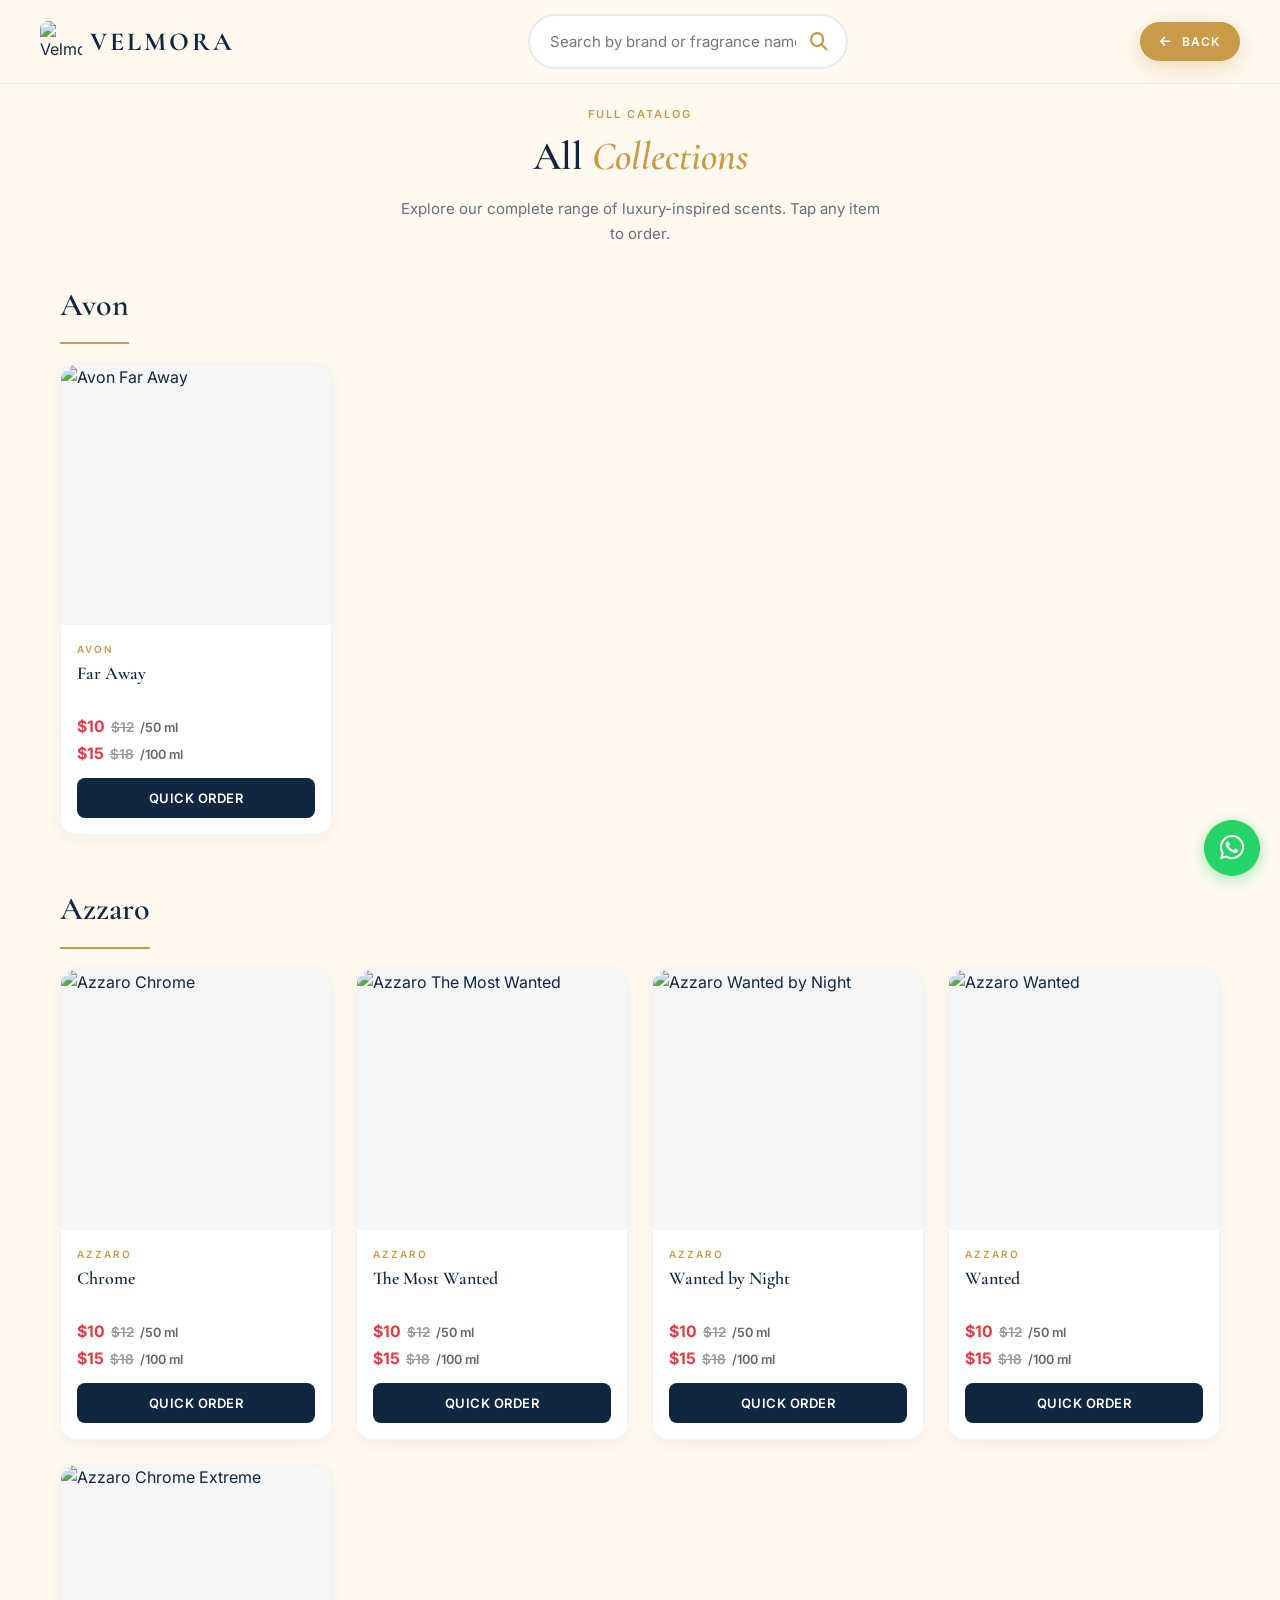
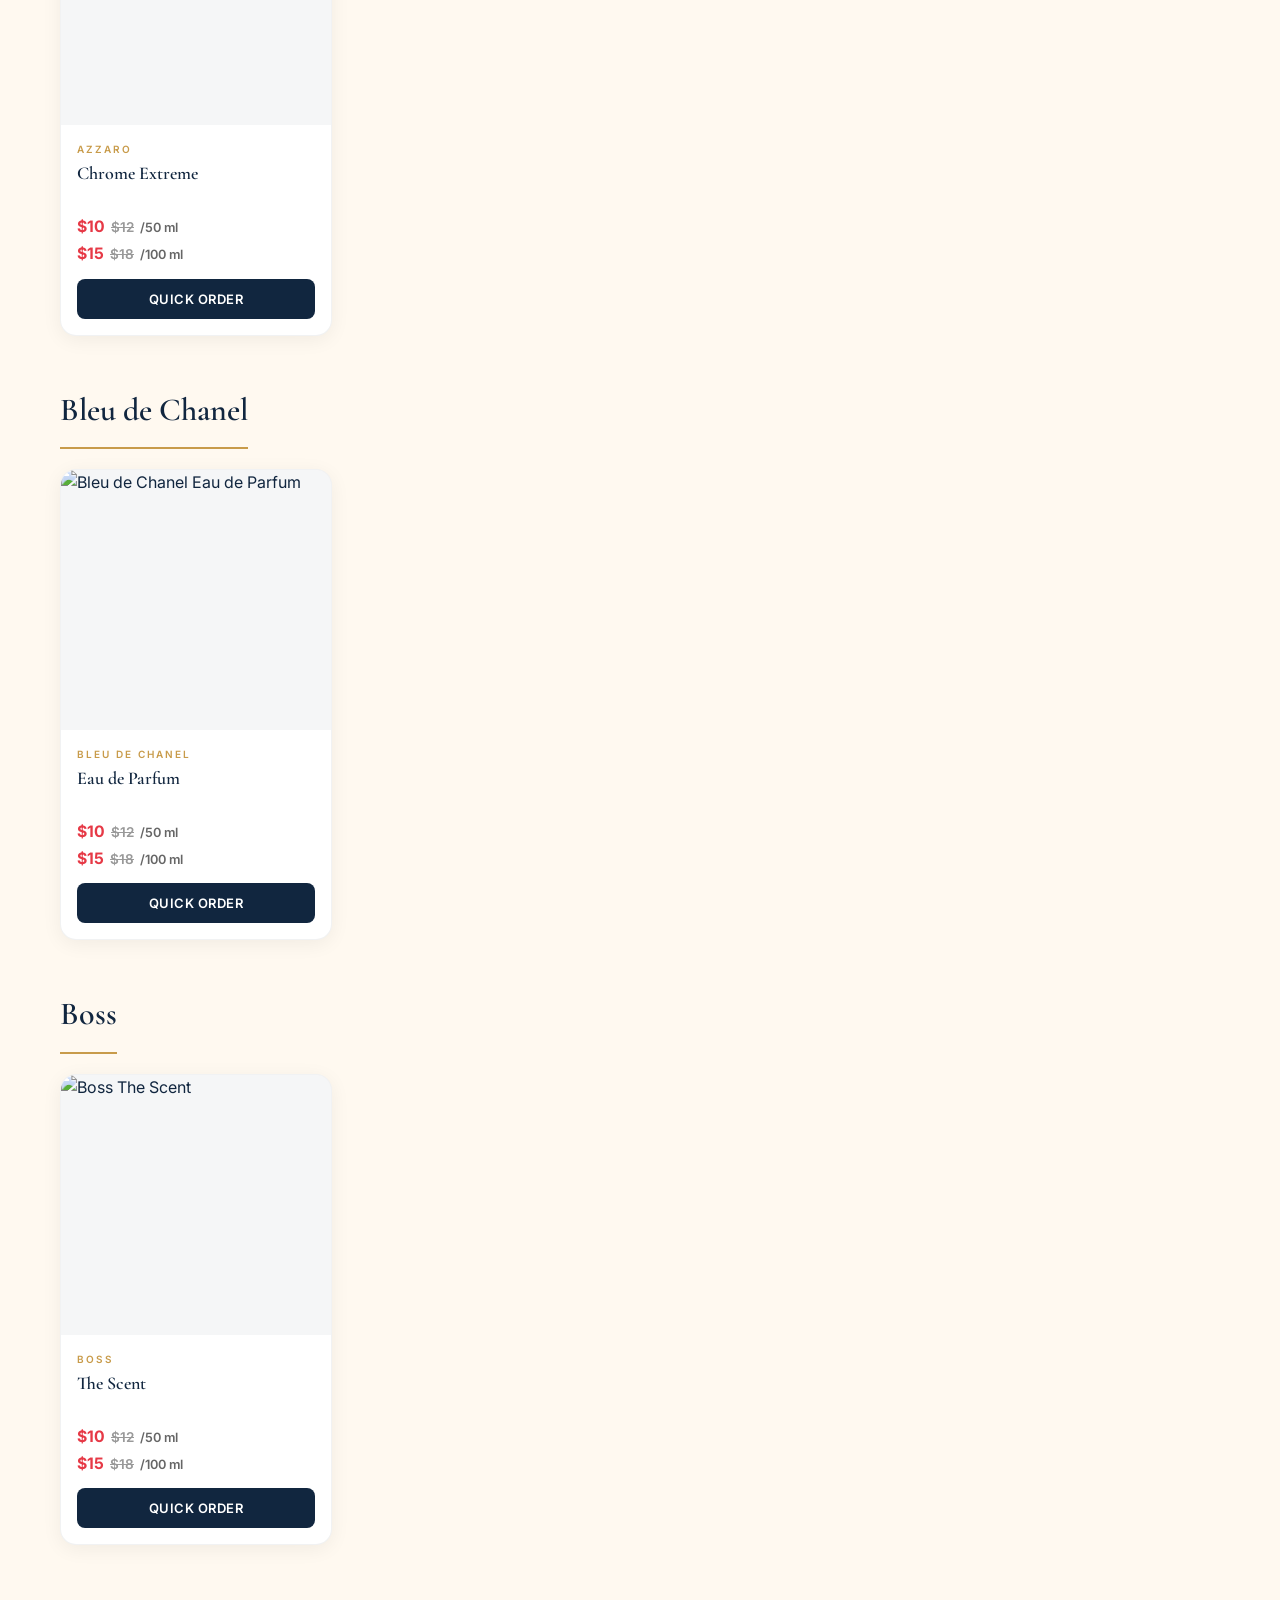
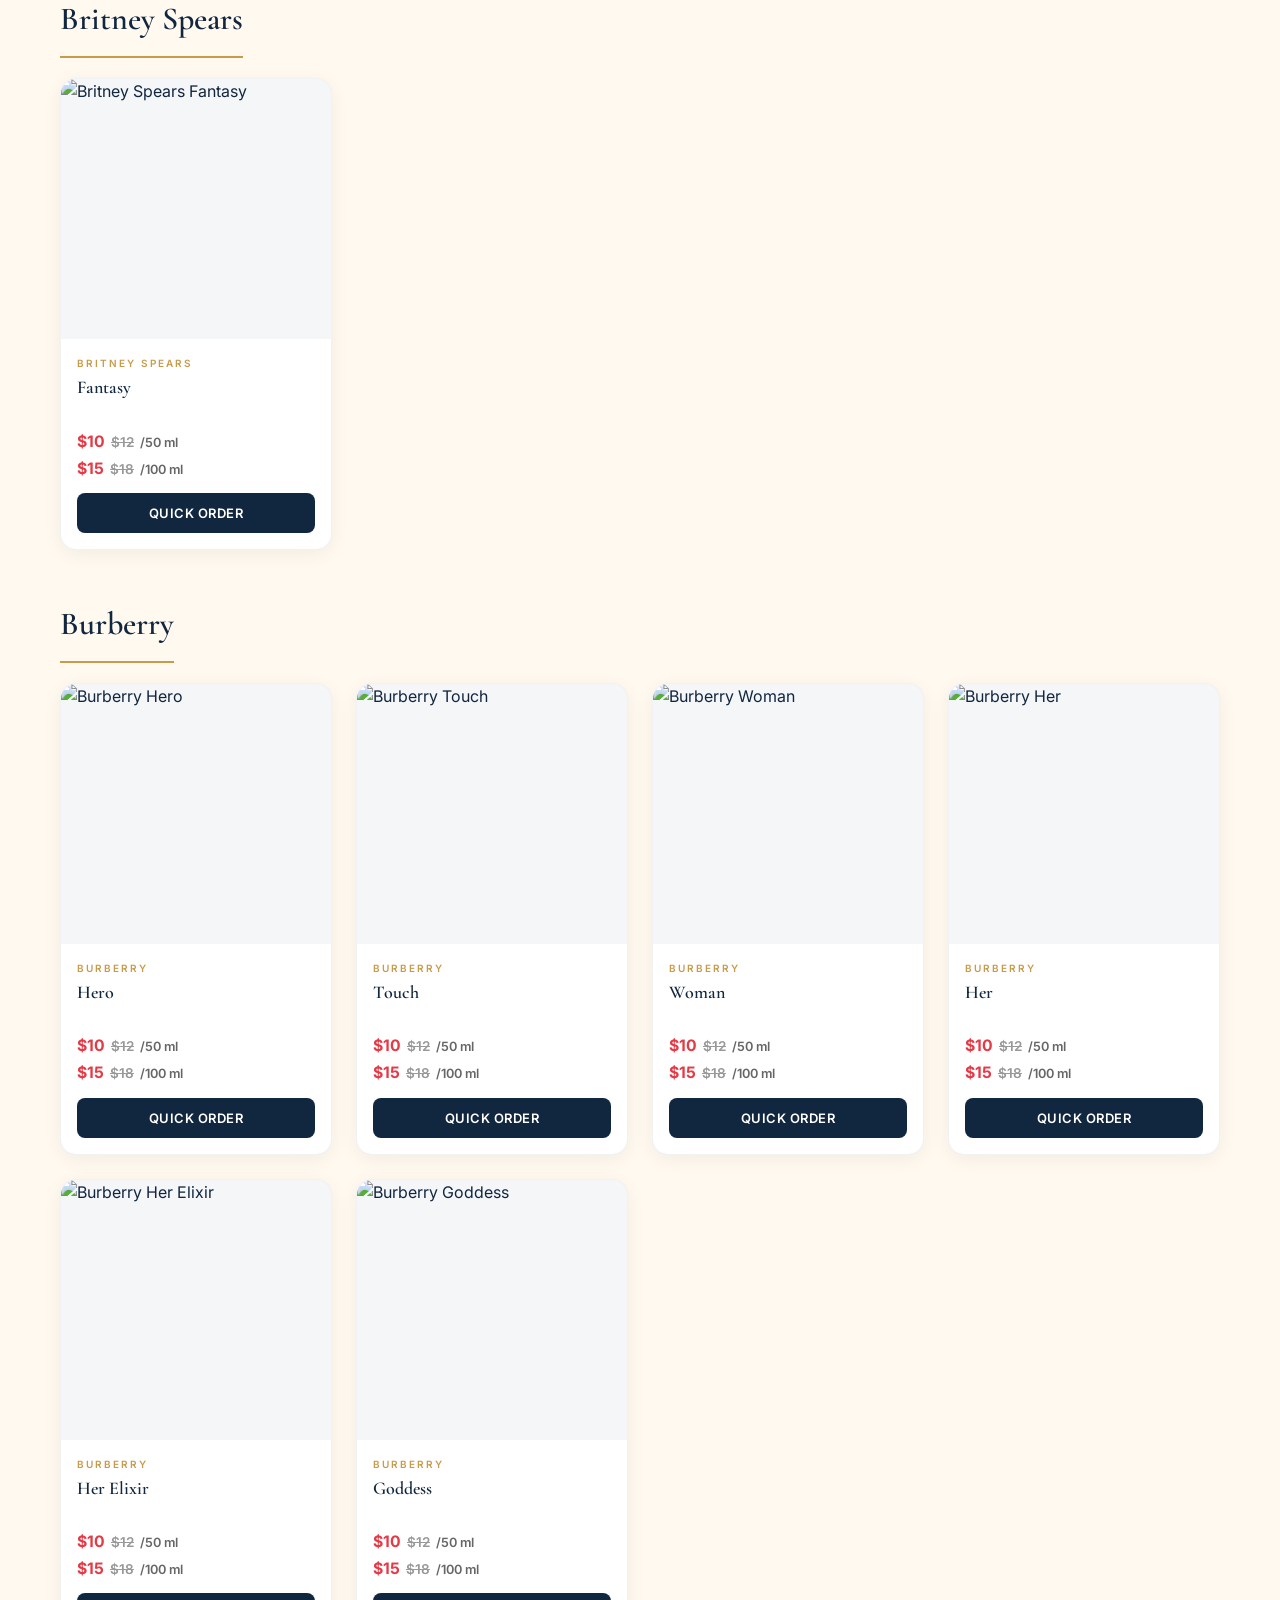
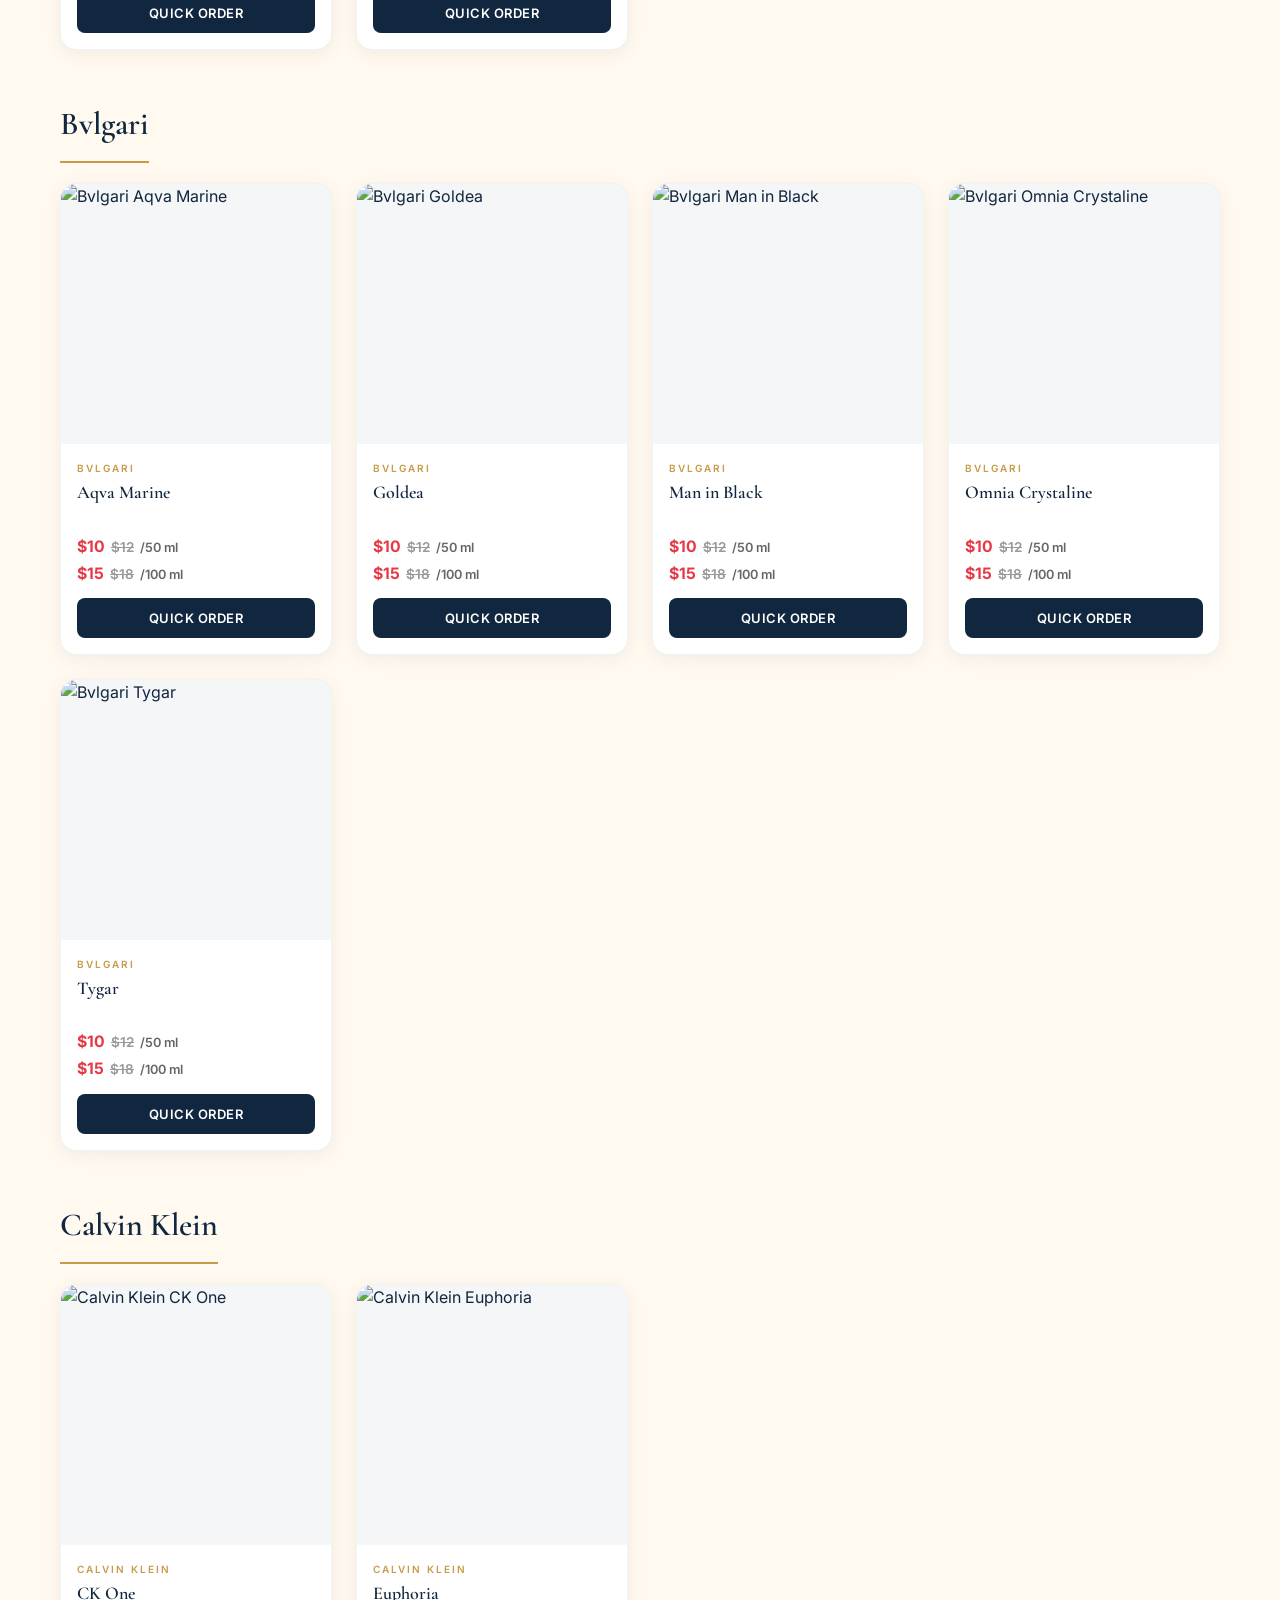
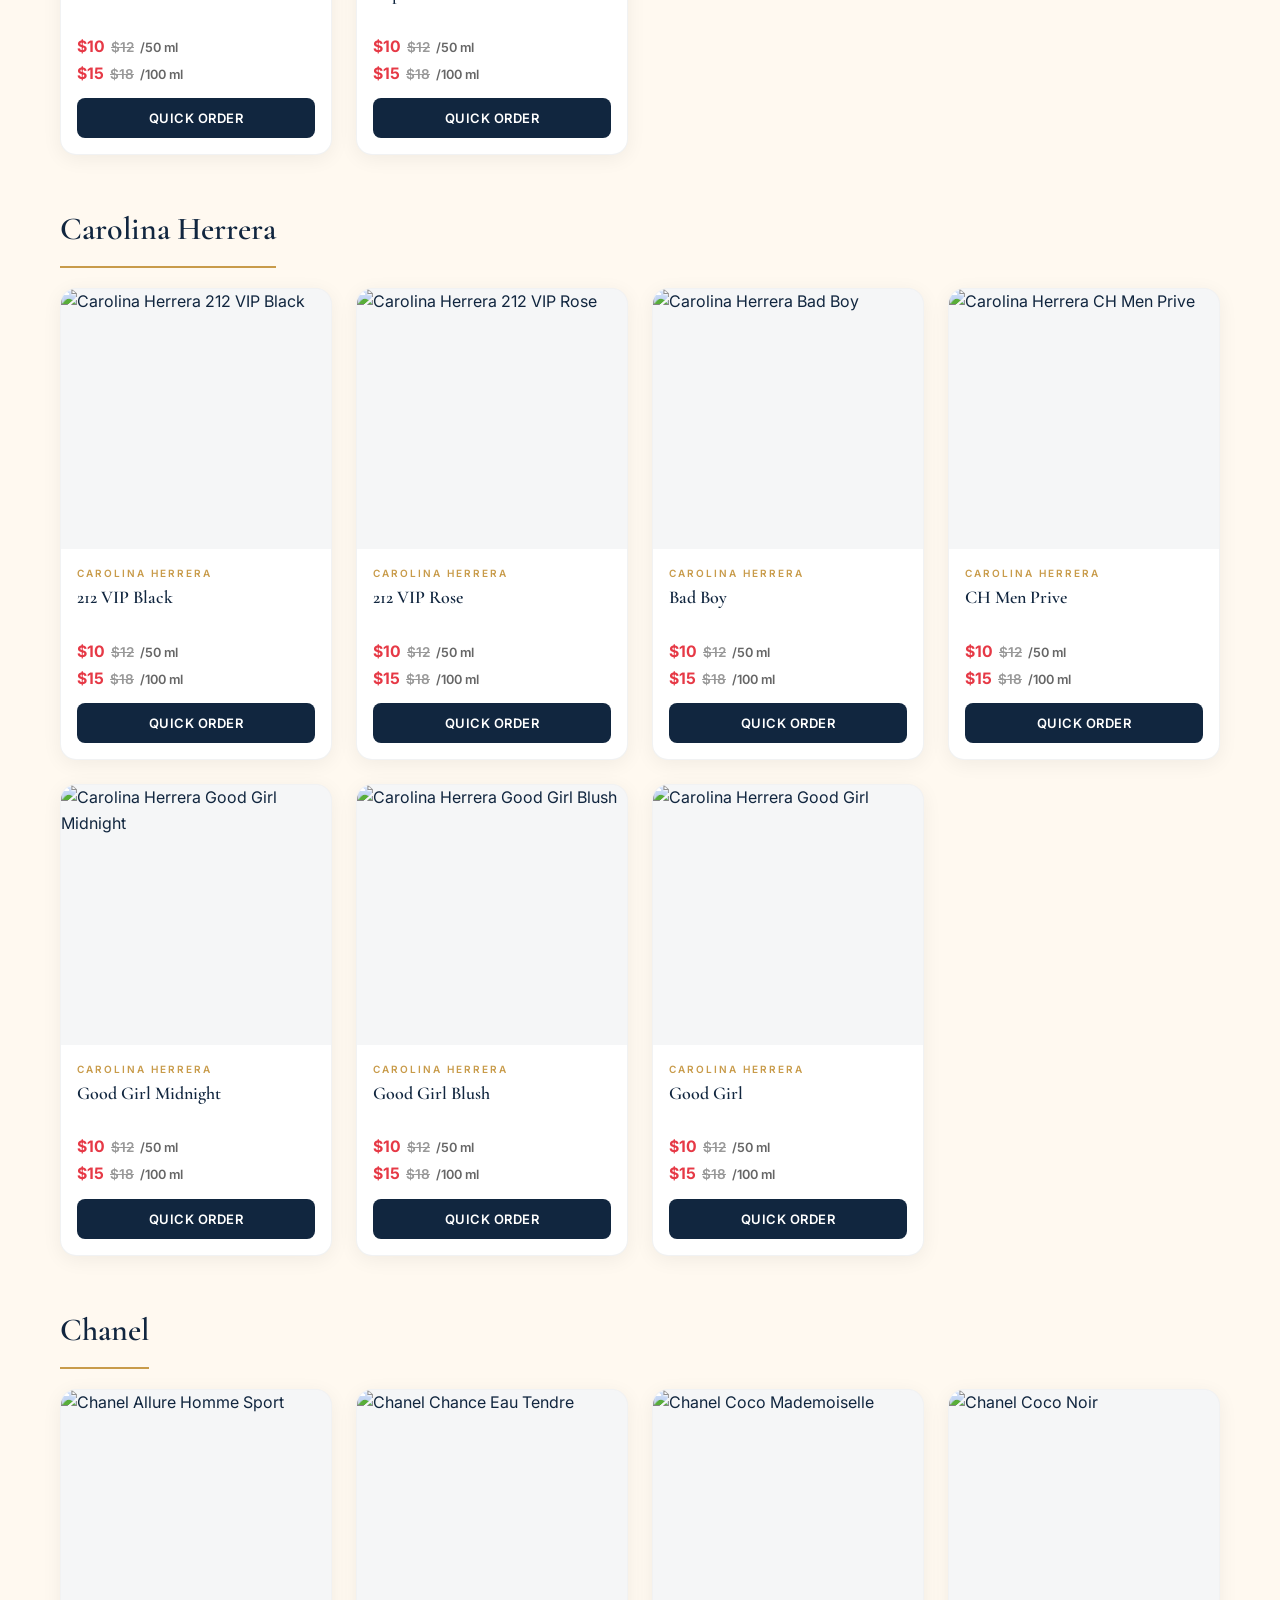
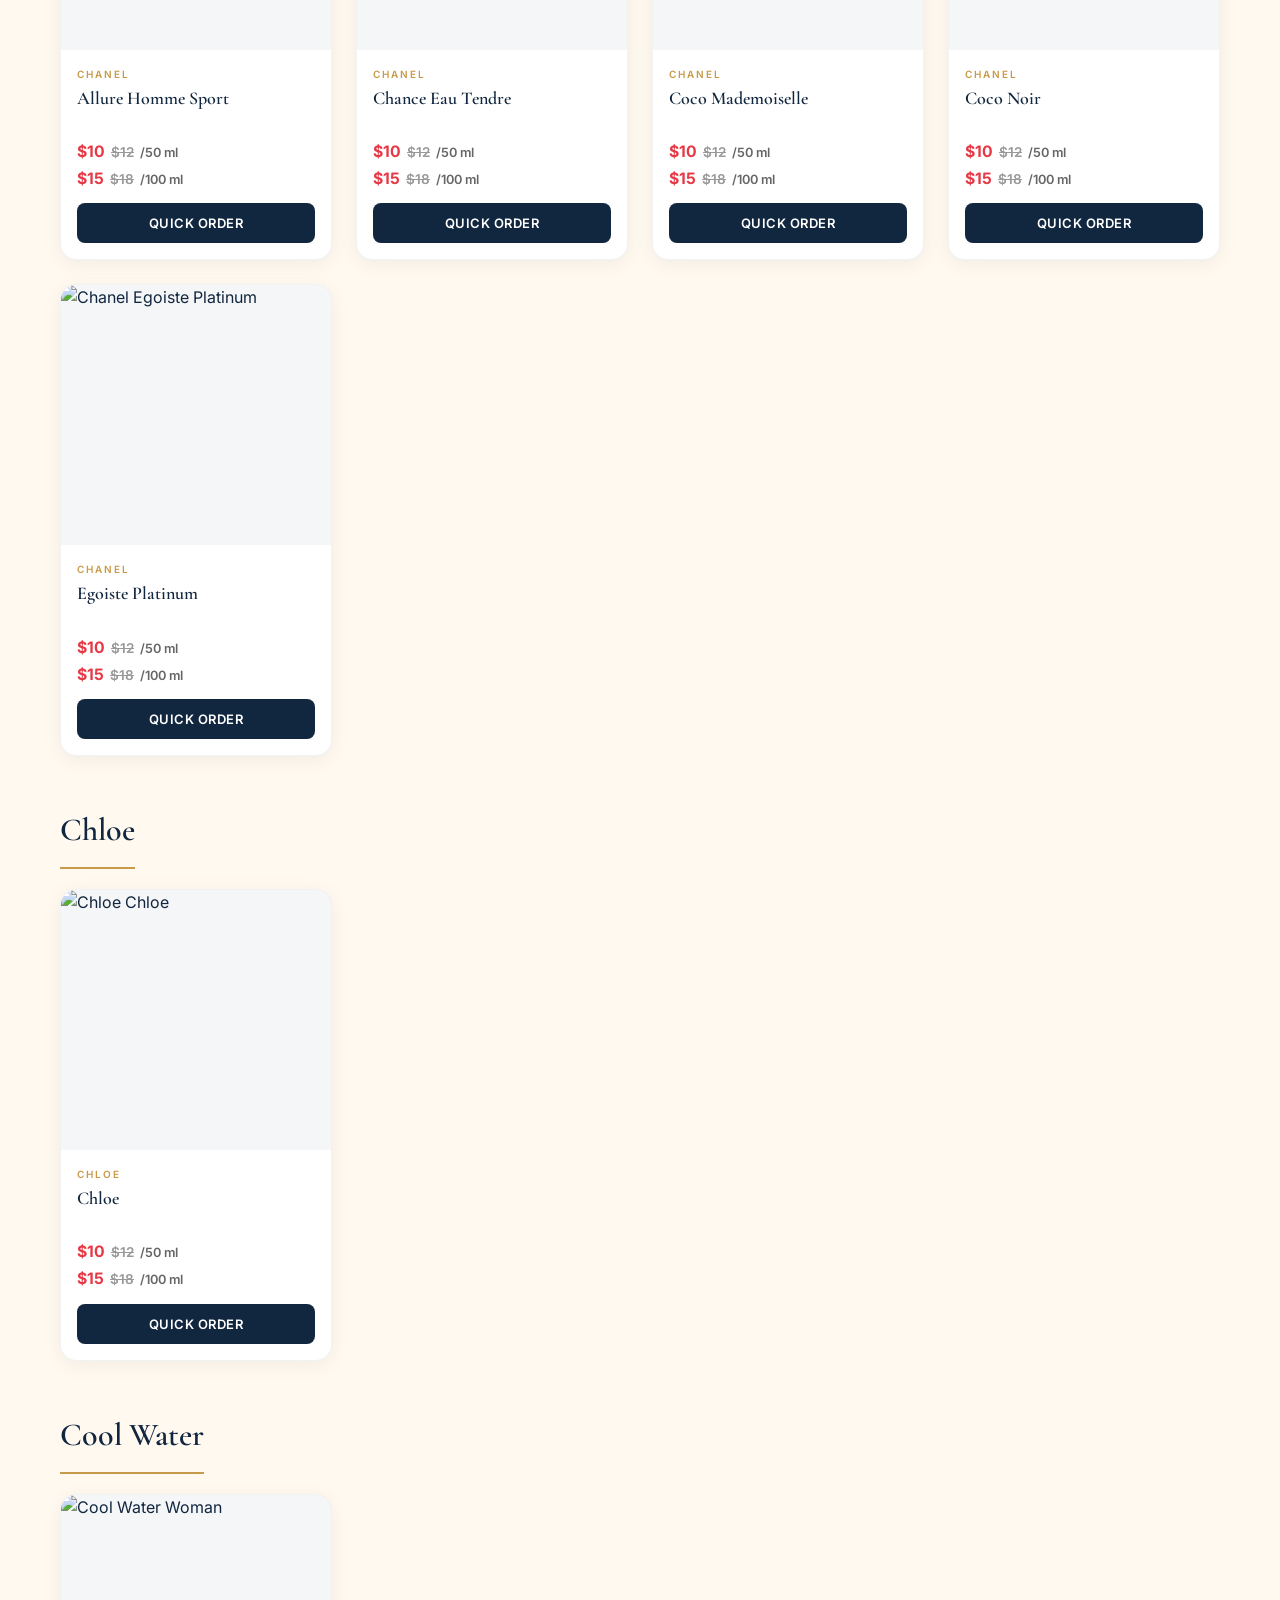
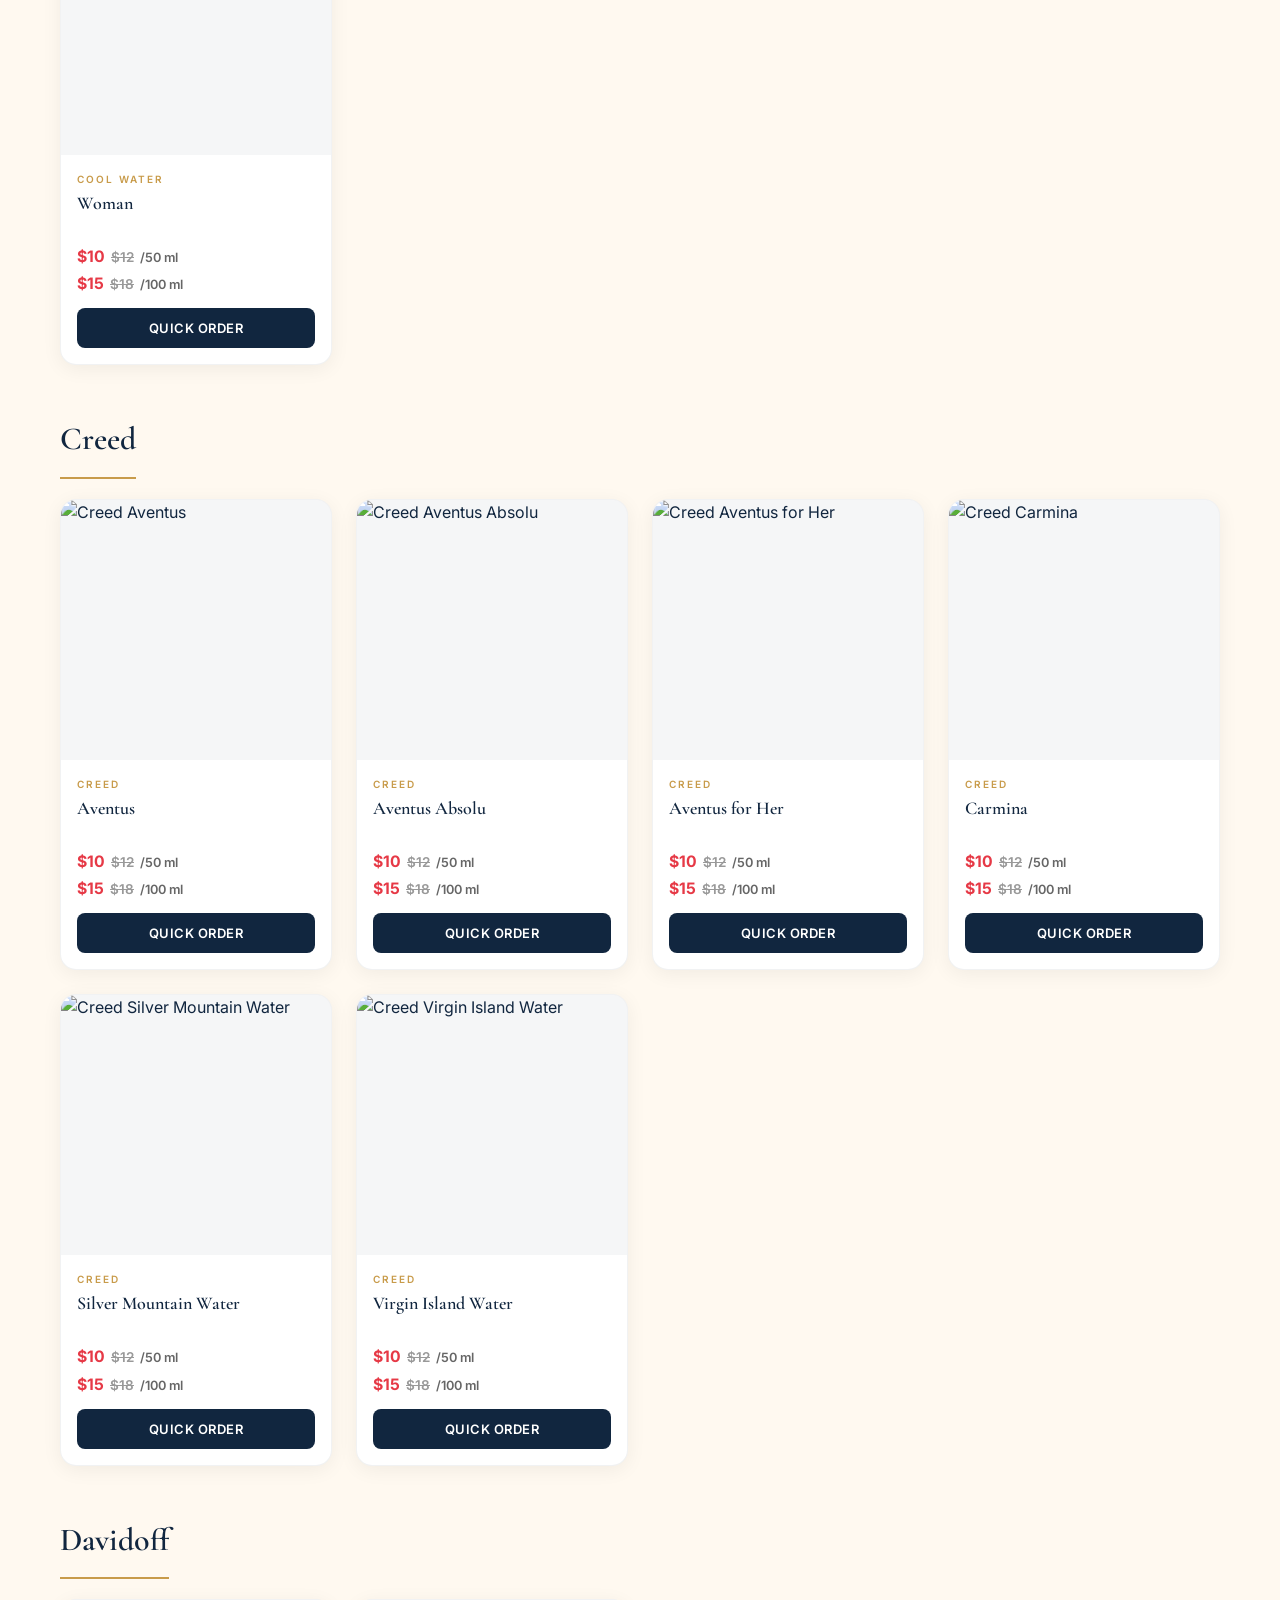
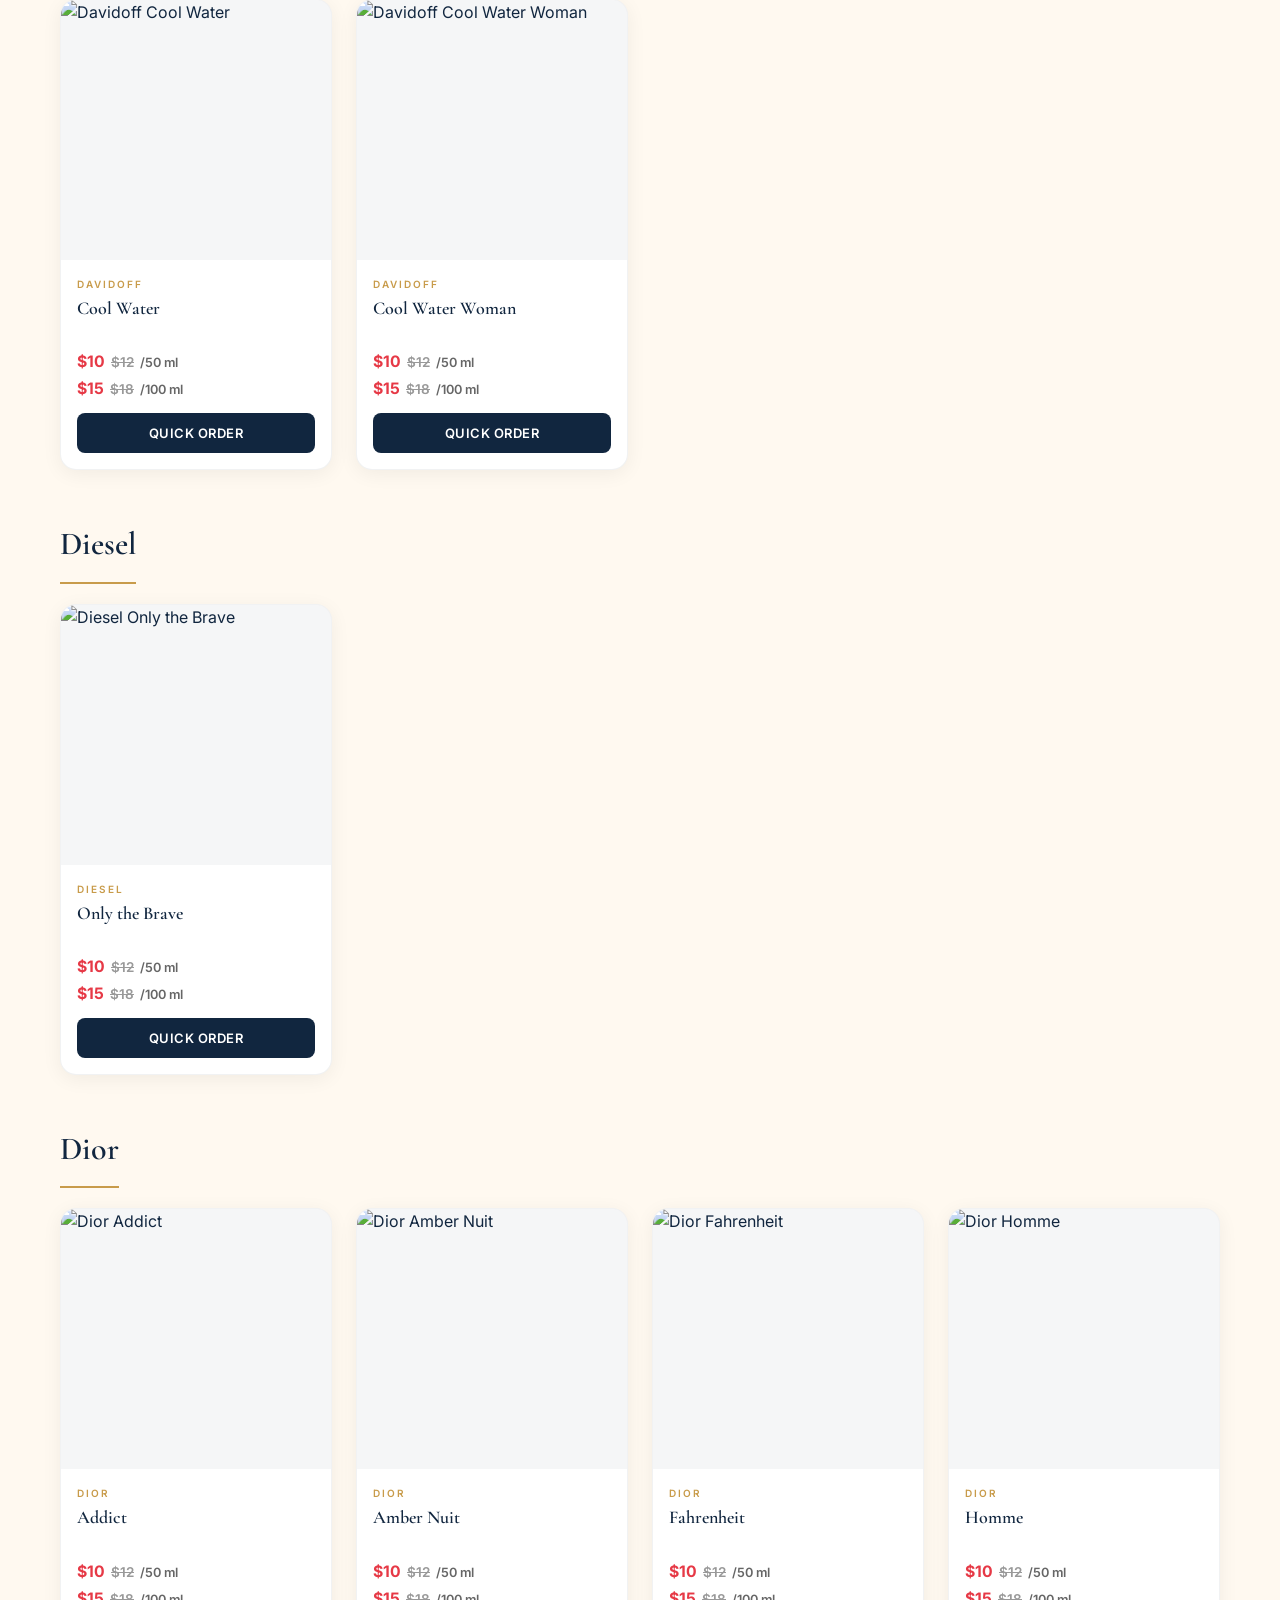
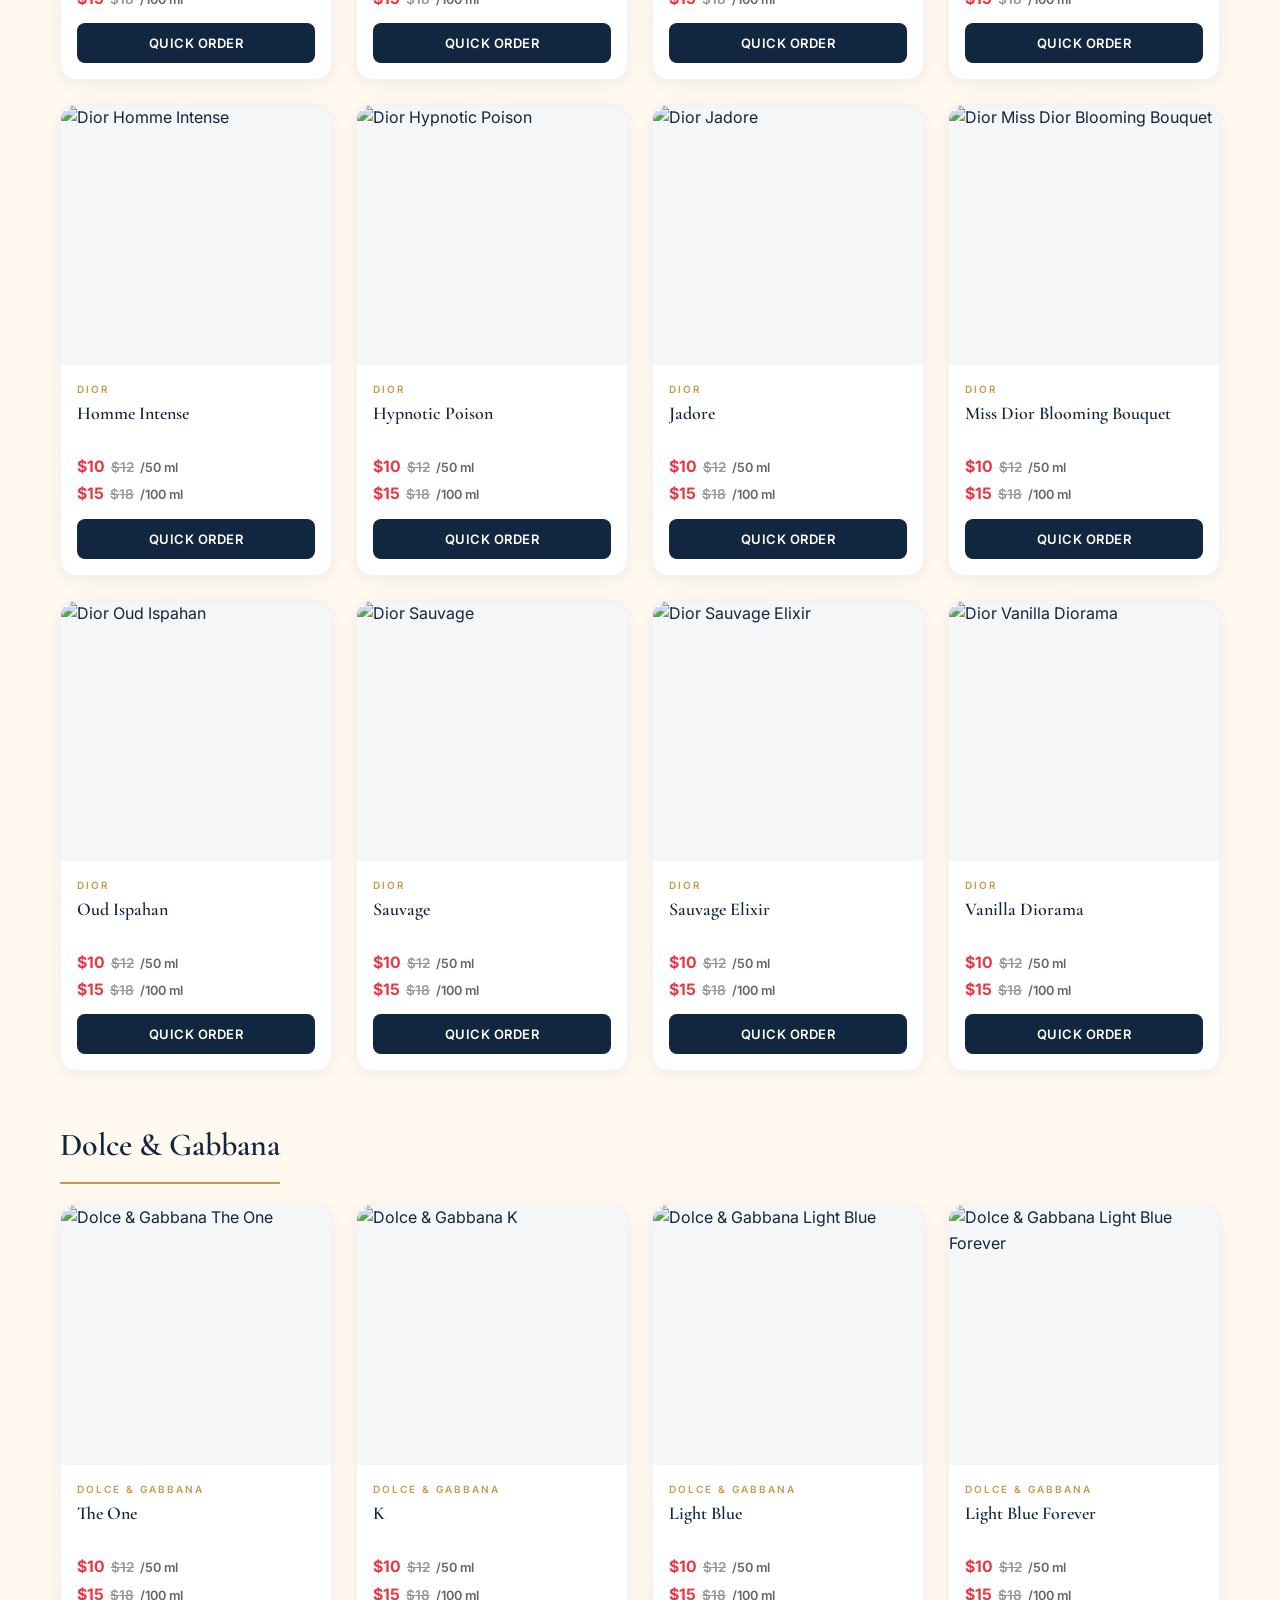
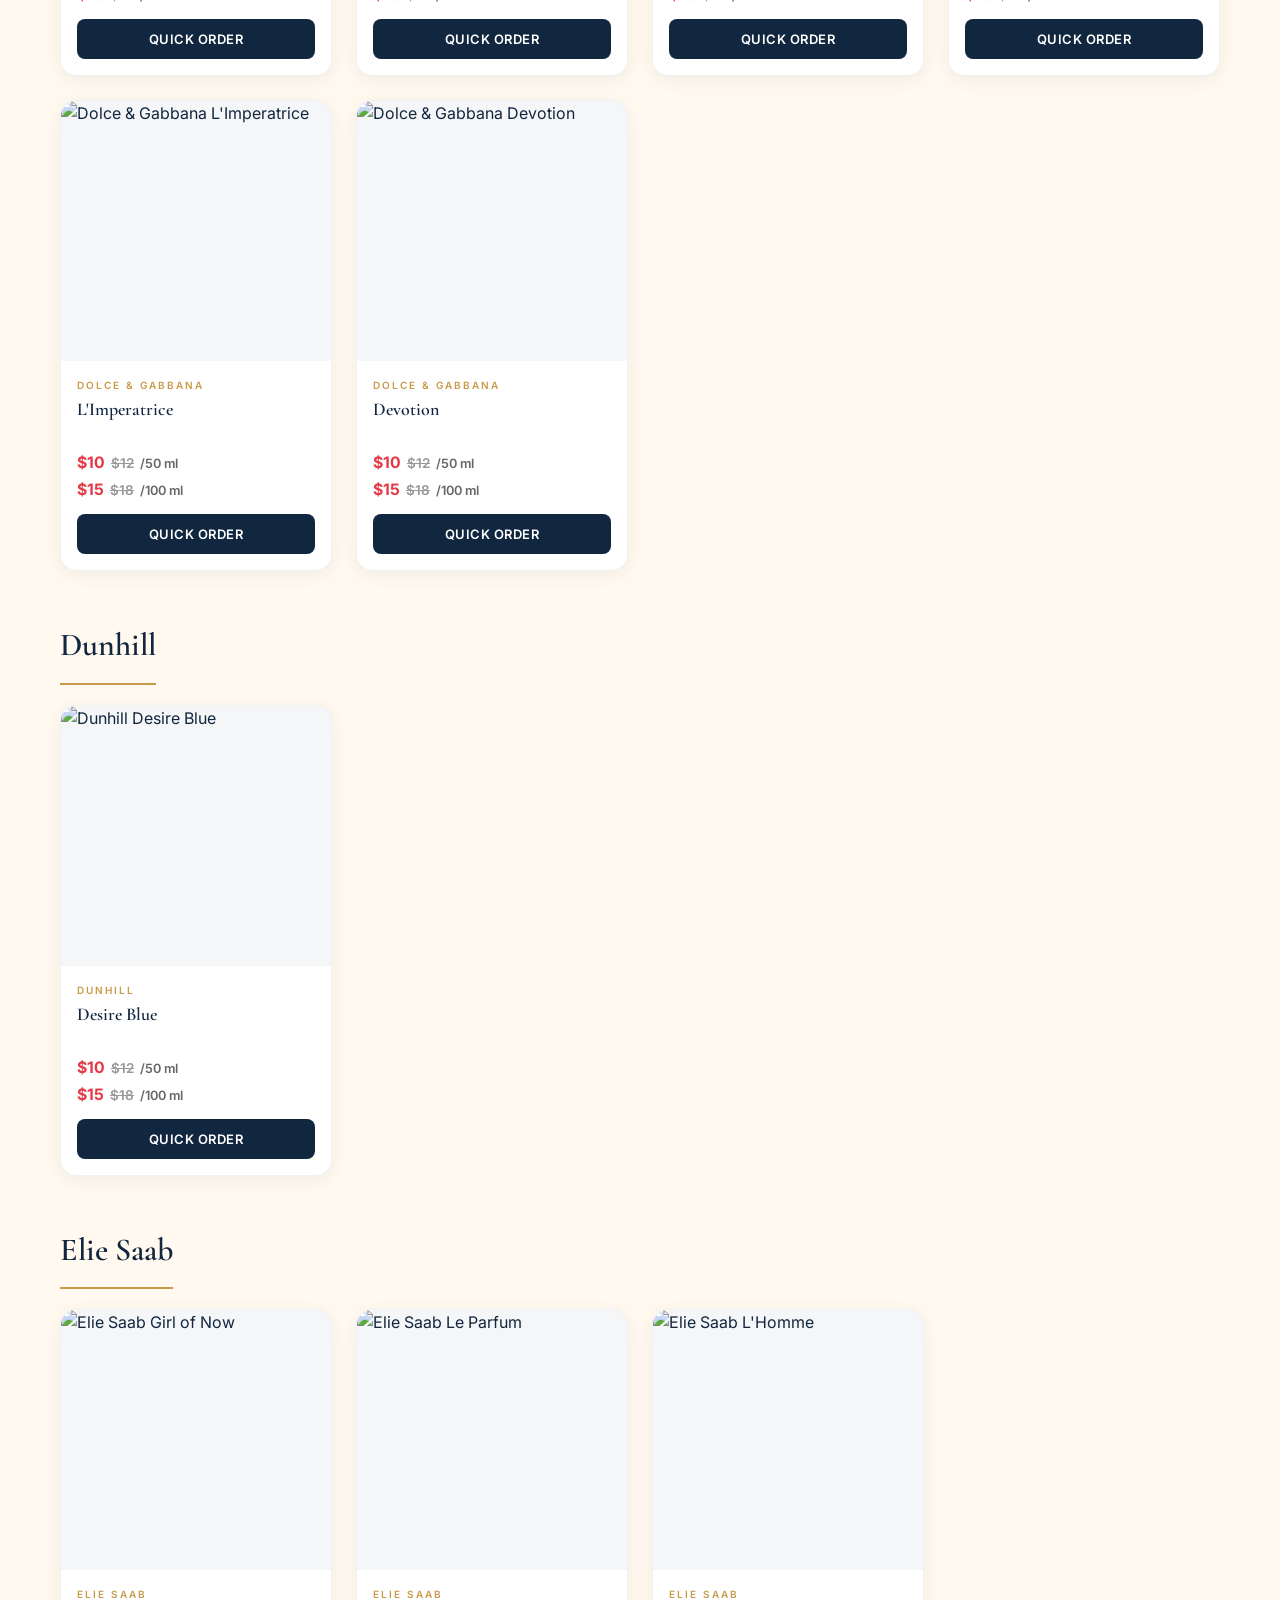
==== velmora-frangnansiasi/collection.html @ c6945655 "Add files via upload" ====
<!DOCTYPE html>
<html lang="en">
<head>
    <meta charset="UTF-8">
    <meta name="viewport" content="width=device-width, initial-scale=1.0">
    <title>Velmora Fragrancias | Full Collection</title>
    <link rel="preconnect" href="https://fonts.googleapis.com">
    <link rel="preconnect" href="https://fonts.gstatic.com" crossorigin>
    <link href="https://fonts.googleapis.com/css2?family=Cormorant+Garamond:ital,wght@0,300;0,400;0,500;0,600;0,700;1,400;1,600&family=Inter:wght@300;400;500;600&family=Outfit:wght@300;400;500;600;700&display=swap" rel="stylesheet">
    <link rel="stylesheet" href="https://cdnjs.cloudflare.com/ajax/libs/font-awesome/6.5.0/css/all.min.css">
    <link rel="stylesheet" href="index.css">
    <style>

        .search-box {
            position: relative;
            width: 100%;
        }
        .search-container {
            max-width: 600px;
            margin: 0 auto 40px;
            padding: 12px 20px;
            position: sticky;
            top: 60px;
            z-index: 999;
            background: transparent;
        }

        @media (min-width: 769px) {
            .search-container {
                max-width: 320px;
                width: 100%;
                flex: 1 1 320px;
                margin: 0;
                padding: 0;
                position: static; /* header itself will be sticky */
            }
        }
        .search-input {
            width: 100%;
            padding: 16px 50px 16px 20px;
            border: 2px solid rgba(17,38,63,0.1);
            border-radius: 50px;
            font-family: inherit;
            font-size: 15px;
            background: white;
            color: var(--velmora-navy);
            transition: all 0.2s;
        }
        .search-input:focus {
            outline: none;
            border-color: var(--champagne-gold);
            box-shadow: 0 4px 16px rgba(200,155,74,0.15);
        }
        .search-icon {
            position: absolute;
            right: 20px;
            top: 50%;
            transform: translateY(-50%);
            color: var(--champagne-gold);
            font-size: 18px;
            pointer-events: none;
        }
        .collection-container {
            max-width: var(--max-w);
            margin: 0 auto;
            padding: 0 20px;
        }
        .brand-section {
            margin-bottom: 48px;
        }
        .brand-header {
            font-family: 'Cormorant Garamond', serif;
            font-size: 28px;
            font-weight: 600;
            color: var(--velmora-navy);
            margin-bottom: 20px;
            padding-bottom: 12px;
            border-bottom: 2px solid var(--champagne-gold);
            display: inline-block;
        }
        .collection-grid {
            display: grid;
            grid-template-columns: repeat(2, 1fr);
            gap: 16px;
        }
        .collection-grid .product-card {
            flex: none;
            max-width: none;
        }
        .collection-grid .product-card-img {
            height: 180px;
        }
        @media (min-width: 768px) {
            .collection-grid {
                grid-template-columns: repeat(3, 1fr);
                gap: 24px;
            }
            .collection-grid .product-card-img {
                height: 260px;
            }
            .brand-header {
                font-size: 32px;
            }
        }
        @media (min-width: 1024px) {
            .collection-grid {
                grid-template-columns: repeat(4, 1fr);
            }
        }
        .no-results {
            text-align: center;
            padding: 60px 20px;
            color: rgba(17,38,63,0.5);
            font-size: 16px;
        }
        .no-results i {
            font-size: 48px;
            color: var(--champagne-gold);
            margin-bottom: 16px;
            display: block;
        }
        @media (max-width: 768px) {
    .header-inner {
        flex-wrap: wrap;
    }
    .search-container {
        order: 3;
        width: 100%;
        position: static;
        padding: 12px 0;
    }
}
.product-price {
    display: flex;
    flex-direction: column;
    gap: 2px;
}

.price-line {
    display: flex;
    align-items: baseline;
    gap: 6px;
}

.new-price {
    color: #e63946;       /* highlight the deal price */
    font-weight: 700;
    font-size: 1.05em;
}

.old-price {
    color: #999;
    text-decoration: line-through;
    font-size: 0.9em;
}

.size-label {
    color: #666;
    font-size: 0.85em;
}
    </style>
</head>
<body>
    <!-- HEADER -->
   <header class="header" id="mainHeader">
    <div class="header-inner">
        <a href="index.html" class="logo-wrap">
            <img src="photo/logo.jpeg" alt="Velmora" class="logo-img">
            <span class="logo-text">VELMORA</span>
        </a>
        <div class="search-container" id="searchContainer">
            <div class="search-box">
                <input type="text" class="search-input" id="searchInput" placeholder="Search by brand or fragrance name..." autocomplete="off">
                <i class="fa-solid fa-magnifying-glass search-icon"></i>
            </div>
        </div>
        <div class="header-right">
            <a href="index.html" class="btn-primary btn-primary--gold" style="padding: 10px 20px; font-size: 12px;">
                <i class="fa-solid fa-arrow-left"></i> Back
            </a>
        </div>
    </div>
</header>

<section class="section-padding" style="padding-top: 100px;">
    <div class="container" style="margin-bottom: 32px; text-align: center;">
        <div class="section-badge">Full Catalog</div>
        <h1 class="section-title">All <em>Collections</em></h1>
        <p class="section-sub" style="margin: 0 auto;">Explore our complete range of luxury-inspired scents. Tap any item to order.</p>
    </div>

    <!-- Placeholder: search bar moves here on mobile -->
    <div id="searchMobileSlot"></div>

    <div class="collection-container" id="collectionContainer"></div>
</section>

    <footer class="footer">
        <div class="container">
            <div class="footer-bottom" style="border: none; padding-top: 0;">
                <p>&copy; 2026 Velmora Fragrancias. All rights reserved.</p>
            </div>
        </div>
    </footer>

    <a href="https://wa.me/96170917681" class="float-wa" aria-label="Chat on WhatsApp">
        <i class="fa-brands fa-whatsapp"></i>
    </a>

    <!-- ORDER MODAL -->
    <div class="modal-overlay" id="orderModal">
        <div class="modal-box" style="position: relative;">
            <button class="modal-close" id="modalCloseBtn"><i class="fa-solid fa-xmark"></i></button>
            <h2 class="modal-title">Place Your Order</h2>
            <div class="modal-product-preview">
                <div class="modal-thumb"><i class="fa-solid fa-bottle-droplet"></i></div>
                <div>
                    <div class="modal-product-brand" id="modalBrand">Brand</div>
                    <div class="modal-product-name" id="modalName">Perfume Name</div>
                </div>
            </div>
            <div class="modal-form-group">
                <label>Size</label>
                <select id="modalSize">
                    <option value="50ml">50 ml — $10.00</option>
                    <option value="100ml" selected>100 ml — $15.00</option>
                </select>
            </div>
            <div class="modal-form-group">
                <label>Your Name</label>
                <input type="text" id="modalClientName" placeholder="Full name">
            </div>
            <div class="modal-form-group">
                <label>Your Phone / WhatsApp</label>
                <input type="tel" id="modalClientPhone" placeholder="+961 81772615">
            </div>
            <div class="modal-form-group">
                <label>Delivery Address</label>
                <div style="position: relative; display: flex; flex-direction: column; gap: 8px;">
                    <input type="text" id="modalClientAddress" placeholder="City, area, building…">
                    <button type="button" id="getLocationBtn" style="
                        width: 100%; display: flex; align-items: center; justify-content: center; gap: 8px;
                        padding: 12px; border: 1.5px solid var(--turquoise); border-radius: var(--r-sm);
                        color: var(--turquoise); font-size: 13px; font-weight: 600; background: transparent;
                        transition: all 0.2s;
                    ">
                        <i class="fa-solid fa-location-crosshairs"></i> Pinpoint My Location (Google Maps)
                    </button>
                </div>
            </div>
            <button class="btn-submit" id="modalSendBtn" style="background: var(--turquoise); color: white; border-radius: 50px; width: 100%;">
                Order
            </button>
        </div>
    </div>

    <!-- TOAST -->
    <div id="toastEl" style="
        position:fixed; bottom:90px; left:50%; transform:translateX(-50%) translateY(20px);
        background:rgba(255,249,240,.95); backdrop-filter:blur(16px);
        border:1px solid rgba(17,38,63,.12); border-radius:50px;
        padding:12px 24px; color:var(--velmora-navy); font-size:14px; font-weight:500;
        box-shadow:0 8px 32px rgba(0,0,0,.12);
        opacity:0; pointer-events:none; transition:all .35s;
        z-index:2000; white-space:nowrap;
    "></div>

    <script src="app.js"></script>

    <script>
        function placeSearchBar() {
            const search = document.getElementById('searchContainer');
            const mobileSlot = document.getElementById('searchMobileSlot');
            const headerInner = document.querySelector('.header-inner');
            const backBtn = document.querySelector('.header-right');

            if (window.innerWidth >= 769) {
                // Desktop: put search between logo and back button
                headerInner.insertBefore(search, backBtn);
            } else {
                // Mobile: put search back in its original spot
                mobileSlot.appendChild(search);
            }
        }

        window.addEventListener('resize', placeSearchBar);

        document.addEventListener('DOMContentLoaded', () => {
            // Product data organized by brand
            const products = [// Azzaro
                { brand: 'Azzaro', name: 'Chrome', file: 'azzaro-chrome-men.jpeg' },
{ brand: 'Azzaro', name: 'The Most Wanted', file: 'azzaro-the-most-wanted-men.jpeg' },
{ brand: 'Azzaro', name: 'Wanted by Night', file: 'azzaro-wanted-by-Night-men.jpeg' },
{ brand: 'Azzaro', name: 'Wanted', file: 'azzaro-wanted-men.jpeg' },
{ brand: 'Azzaro', name: 'Chrome Extreme', file: 'azzaro-chrome-extreme-men.jpg' },

// Paco Rabanne
{ brand: 'Paco Rabanne', name: '1 Million Gold', file: 'paco-rabanne-1-million-gold.jpg' },

// Bleu de Chanel
{ brand: 'Bleu de Chanel', name: 'Eau de Parfum', file: 'bleu-de-chanel-eau-de-parfum-men.jpg' },

// Boss
{ brand: 'Boss', name: 'The Scent', file: 'boss-the-scent.jpg' },

// Britney Spears
{ brand: 'Britney Spears', name: 'Fantasy', file: 'britney-spears-fantasy-woman.jpg' },

// Burberry
{ brand: 'Burberry', name: 'Hero', file: 'burberry-hero-men.jpeg' },
{ brand: 'Burberry', name: 'Touch', file: 'burberry-touch-men.jpeg' },
{ brand: 'Burberry', name: 'Woman', file: 'burberry-woman-woman.jpeg' },
{ brand: 'Burberry', name: 'Her', file: 'burberry-her-woman.jpg' },
{ brand: 'Burberry', name: 'Her Elixir', file: 'burberry-her-elixir-woman.jpg' },
{ brand: 'Burberry', name: 'Goddess', file: 'burberry-goddes-woman.jpg' },

// Bvlgari
{ brand: 'Bvlgari', name: 'Aqva Marine', file: 'bvlgari-aqva-marine-men.jpg' },
{ brand: 'Bvlgari', name: 'Goldea', file: 'bvlgari-goldea-woman.jpg' },
{ brand: 'Bvlgari', name: 'Man in Black', file: 'bvlgari-man-in-black-men.jpg' },
{ brand: 'Bvlgari', name: 'Omnia Crystaline', file: 'bvlgari-omnia-crystaline-woman.jpg' },
{ brand: 'Bvlgari', name: 'Tygar', file: 'bvlgari-tygar-men.jpg' },

// Calvin Klein
{ brand: 'Calvin Klein', name: 'CK One', file: 'calvin-klein-ck-one.jpg' },
{ brand: 'Calvin Klein', name: 'Euphoria', file: 'calvin-klein-euphoria.jpg' },

// Carolina Herrera
{ brand: 'Carolina Herrera', name: '212 VIP Black', file: 'carolina-herrera-212-vip-black.jpg' },
{ brand: 'Carolina Herrera', name: '212 VIP Rose', file: 'carolina-herrera-212-vip-rose.jpg' },
{ brand: 'Carolina Herrera', name: 'Bad Boy', file: 'carolina-herrera-bad-boy.jpg' },
{ brand: 'Carolina Herrera', name: 'CH Men Prive', file: 'carolina-herrera-ch-men-prive.jpg' },
{ brand: 'Carolina Herrera', name: 'Good Girl Midnight', file: 'carolina-herrera-good-girl-midnight.jpg' },
{ brand: 'Carolina Herrera', name: 'Good Girl Blush', file: 'carolina-herrera-good=girl-blush.jpg' },
{ brand: 'Carolina Herrera', name: 'Good Girl', file: 'carolina-herrera-good-girl60805.jpg' },

// Chanel
{ brand: 'Chanel', name: 'Allure Homme Sport', file: 'chanel-allure-homme-sport-men.jpg' },
{ brand: 'Chanel', name: 'Chance Eau Tendre', file: 'chanel-chance-eau0tendre.jpg' },
{ brand: 'Chanel', name: 'Coco Mademoiselle', file: 'chanel-coco-mademoiselle.jpg' },
{ brand: 'Chanel', name: 'Coco Noir', file: 'chanel-coco-noir.jpg' },
{ brand: 'Chanel', name: 'Egoiste Platinum', file: 'chanel-egoiste-platinum-men.jpg' },

// Chloe
{ brand: 'Chloe', name: 'Chloe', file: 'chloe-chloe.jpg' },

// Cool Water
{ brand: 'Cool Water', name: 'Woman', file: 'cool-water-woman.jpg' },

// Creed
{ brand: 'Creed', name: 'Aventus', file: 'creed-aventus.jpg' },
{ brand: 'Creed', name: 'Aventus Absolu', file: 'creed-aventus-absolu.jpg' },
{ brand: 'Creed', name: 'Aventus for Her', file: 'creed-aventus-for-her.jpg' },
{ brand: 'Creed', name: 'Carmina', file: 'creed-carmina.jpg' },
{ brand: 'Creed', name: 'Silver Mountain Water', file: 'creed-silver-mountain-water.jpg' },
{ brand: 'Creed', name: 'Virgin Island Water', file: 'creed-virgin-island-water.jpg' },

// Davidoff
{ brand: 'Davidoff', name: 'Cool Water', file: 'davidoff-cool-water.jpg' },
{ brand: 'Davidoff', name: 'Cool Water Woman', file: 'davidoff-cool-water-woman.jpg' },

// Diesel
{ brand: 'Diesel', name: 'Only the Brave', file: 'diesel-only-the-brave.jpg' },

// Dior
{ brand: 'Dior', name: 'Addict', file: 'dior-addict.jpg' },
{ brand: 'Dior', name: 'Amber Nuit', file: 'dior-amber-nuit-unisex.jpg' },
{ brand: 'Dior', name: 'Fahrenheit', file: 'dior-fahrenheit.jpg' },
{ brand: 'Dior', name: 'Homme', file: 'dior-homme.jpg' },
{ brand: 'Dior', name: 'Homme Intense', file: 'dior-homme-intense.jpg' },
{ brand: 'Dior', name: 'Hypnotic Poison', file: 'dior-hypnotic-poison.jpg' },
{ brand: 'Dior', name: 'Jadore', file: 'dior-jadore.jpg' },
{ brand: 'Dior', name: 'Miss Dior Blooming Bouquet', file: 'dior-miss-dior-blooming-bouquet.jpg' },
{ brand: 'Dior', name: 'Oud Ispahan', file: 'dior-oud-ispahan.jpg' },
{ brand: 'Dior', name: 'Sauvage', file: 'dior-sauvage.jpg' },
{ brand: 'Dior', name: 'Sauvage Elixir', file: 'dior-sauvage-elixir.jpg' },
{ brand: 'Dior', name: 'Vanilla Diorama', file: 'dior-vanilla-diorama-unisex.jpg' },

// Dolce & Gabbana
{ brand: 'Dolce & Gabbana', name: 'The One', file: 'dolce-&-gabbana-the-one.jpg' },
{ brand: 'Dolce & Gabbana', name: 'K', file: 'dolce-&-gabbana-k.jpg' },
{ brand: 'Dolce & Gabbana', name: 'Light Blue', file: 'dolce-&-gabbana-light-blue.jpg' },
{ brand: 'Dolce & Gabbana', name: 'Light Blue Forever', file: 'dolce-&-gabbana-light-blue-forever.jpg' },
{ brand: 'Dolce & Gabbana', name: "L'Imperatrice", file: 'dolce-&-gabbana-limperatrice.jpg' },
{ brand: 'Dolce & Gabbana', name: 'Devotion', file: 'dolce-&-gabbana-dovotion.jpg' },

// Dunhill
{ brand: 'Dunhill', name: 'Desire Blue', file: 'dunhill-desire-blue.jpg' },

// Elie Saab
{ brand: 'Elie Saab', name: 'Girl of Now', file: 'elie-saab-girl-of-now.jpg' },
{ brand: 'Elie Saab', name: 'Le Parfum', file: 'elie-saab-le-parfum.jpg' },
{ brand: 'Elie Saab', name: "L'Homme", file: 'elie-saab-lhomme.jpg' },

// Escada
{ brand: 'Escada', name: 'Sunset', file: 'escada-sunset.jpg' },

// Giorgio Armani
{ brand: 'Giorgio Armani', name: 'Acqua di Gio Profondo', file: 'acqua-di-gio-profondo-giorgio-armani.jpg' },
{ brand: 'Giorgio Armani', name: 'Acqua di Gio Profumo', file: 'acqua-di-gio-profumo-giorgio-armani.jpg' },
{ brand: 'Giorgio Armani', name: 'My Way', file: 'my-way-giorgio-armani.jpg' },
{ brand: 'Giorgio Armani', name: 'Si', file: 'si-giorgio-armani.jpg' },

// Givenchy
{ brand: 'Givenchy', name: 'Gentleman Boise', file: 'gentelman-boisee-givenchy.jpg' },
{ brand: 'Givenchy', name: 'Gentleman Reserve Privee', file: 'gentelman-reserve-privee.jpg' },
{ brand: 'Givenchy', name: 'Irresistible Rose Velvet', file: 'irresistible-rose-velvet-givenchy.jpg' },

// Grand Soir
{ brand: 'Grand Soir', name: 'Grand Soir', file: 'grand-soir.jpg' },

// Gucci
{ brand: 'Gucci', name: 'Bloom', file: 'gucci-bloom.jpg' },
{ brand: 'Gucci', name: 'Flora', file: 'gucci-flora.jpg' },
{ brand: 'Gucci', name: 'Guilty', file: 'guilty-gucci.jpg' },

// Guerlain
{ brand: 'Guerlain', name: 'Insolence', file: 'guerlain-insolence.jpg' },
{ brand: 'Guerlain', name: "L'Homme Ideal", file: 'lhomme-ideal-guerlain.jpg' },

// Hermes
{ brand: 'Hermes', name: "Terre d'Hermes", file: 'hermes-terre-dhermes.jpg' },
{ brand: 'Hermes', name: "Voyage d'Hermes", file: 'hermes-voyage-dhermes.jpg' },

// Hugo Boss
{ brand: 'Hugo Boss', name: 'Boss The Scent', file: 'hugo-boss-the-scent.jpg' },
{ brand: 'Hugo Boss', name: 'Boss The Scent Elixir', file: 'hugo-boss-boss-the-scent-elixir.jpg' },

// Jean Paul Gaultier
{ brand: 'Jean Paul Gaultier', name: 'Le Male', file: 'jean-paul-gaultier-le-male.jpg' },
{ brand: 'Jean Paul Gaultier', name: 'Le Beau Le Parfum', file: 'jean-paul-gaultier-le-beau-le-parfum.jpg' },
{ brand: 'Jean Paul Gaultier', name: 'Scandal', file: 'jean-paul-gaultier-scandal.jpg' },

// Kayali
{ brand: 'Kayali', name: 'Eden Juice Apple', file: 'kayali-eden-juice-apple.jpg' },
{ brand: 'Kayali', name: 'Vanilla 28', file: 'kayali-vanilla-28.jpg' },
{ brand: 'Kayali', name: 'Yum Boujee Marshmallow', file: 'kayali-yum-boujee-marshmellow.jpg' },

// Lacoste
{ brand: 'Lacoste', name: 'L.12.12 Blanc', file: 'lacoste-l.12.12-blanc.jpg' },

// Lancome
{ brand: 'Lancome', name: 'Idole', file: 'lancome-idole.jpg' },
{ brand: 'Lancome', name: 'La Vie Est Belle', file: 'lancome-paris-la vie-est-belle.jpg' },

// Louis Vuitton
{ brand: 'Louis Vuitton', name: 'Afternoon Swim', file: 'louis-vuitton-afternoon-swim.jpg' },
{ brand: 'Louis Vuitton', name: 'On the Beach', file: 'louis-vuitton-on-the-beach.jpg' },

// Maison Francis Kurkdjian
{ brand: 'Maison Francis Kurkdjian', name: 'Baccarat Rouge 540', file: 'maison-francis-kurkdjian-baccarat-rouge-540.jpg' },
{ brand: 'Maison Francis Kurkdjian', name: '724', file: 'maison-francis-kurdjian-724.jpg' },
{ brand: 'Maison Francis Kurkdjian', name: 'Gentle Fluidity', file: 'maison-francis-kurkdjian-gentle-fluidity.jpg' },
{ brand: 'Maison Francis Kurkdjian', name: 'Oud Satin Mood', file: 'maison-francis-kurkdjian-oud-satin-mood.jpg' },

// Mancera
{ brand: 'Mancera', name: 'Instant Crush', file: 'mancera-instant-crush-eau-de-parfum40.jpg' },
{ brand: 'Mancera', name: 'Paris Cedrat Boise', file: 'mancera-paris-cedrat-boise.jpg' },

// Montblanc
{ brand: 'Montblanc', name: 'Legend EDP', file: 'montblanc-legend-edp.jpg' },
{ brand: 'Montblanc', name: 'Legend Night', file: 'montblanc-legend-night.jpg' },

// Mugler
{ brand: 'Mugler', name: 'Alien', file: 'mugler-alien.jpg' },

// Narciso Rodriguez
{ brand: 'Narciso Rodriguez', name: 'For Her Intense', file: 'narciso-rodriguez-for-her-intense.jpg' },
{ brand: 'Narciso Rodriguez', name: 'Pure Musc', file: 'narciso-rodriguez-pure-musc.jpg' },

// Nina Ricci
{ brand: 'Nina Ricci', name: 'Nina', file: 'nina-ricci-nina.jpg' },

// Parfums de Marly
{ brand: 'Parfums de Marly', name: 'Delina', file: 'parfums-de-marly-delina.jpg' },
{ brand: 'Parfums de Marly', name: 'Greenley', file: 'parfums-de-marly-greenley.jpg' },
{ brand: 'Parfums de Marly', name: 'Kalan', file: 'parfums-de-marly-kalan.jpg' },
{ brand: 'Parfums de Marly', name: 'Layton', file: 'parfums-de-marly-layton.jpg' },

// Portrait of a Lady
{ brand: 'Portrait of a Lady', name: 'Portrait of a Lady', file: 'portrait-of-a-lady-frederic-male.jpg' },

// Rabanne
{ brand: 'Rabanne', name: 'Invictus Parfum', file: 'rabanne-invictus-parfum.jpg' },
{ brand: 'Rabanne', name: 'Lady Million', file: 'rabanne-lady-million.jpg' },
{ brand: 'Rabanne', name: 'Olympya', file: 'rabanne-olympea.jpg' },

// Roberto Cavalli
{ brand: 'Roberto Cavalli', name: 'Paradise', file: 'roberto-cavalli-paradise.jpg' },

// Stronger With You
{ brand: 'Stronger With You', name: 'Absolutely', file: 'stronger-with-you-absolutley.jpg' },
{ brand: 'Stronger With You', name: 'Intensely', file: 'stronger-with-you-intensely.jpg' },

// Tom Ford
{ brand: 'Tom Ford', name: 'Tobacco Vanille', file: 'tom-ford-tobacco-vanille.jpg' },

// Valentino
{ brand: 'Valentino', name: 'Donna Born in Roma', file: 'valentino-donna-born-in-roma.jpg' },
{ brand: 'Valentino', name: 'Uomo Born in Roma', file: 'valentino-uomo-born-in-roma.jpg' },

// Versace
{ brand: 'Versace', name: 'Bright Crystal', file: 'versace-bright-crystal.jpg' },
{ brand: 'Versace', name: 'Crystal Noir', file: 'versace-crystal-noir.jpg' },
{ brand: 'Versace', name: 'Eros Flame', file: 'versace-eros-flame.jpg' },
{ brand: 'Versace', name: 'Eros', file: 'versace-eros.jpg' },

// Victoria's Secret
{ brand: "Victoria's Secret", name: 'Bombshell', file: 'victorias-secret-bombshell.jpg' },
{ brand: "Victoria's Secret", name: 'Tease Sugar Fleur', file: 'victorias-secret-tease-sugar-fleur.jpg' },
{ brand: "Victoria's Secret", name: 'Very Sexy Orchid', file: 'victorias-secret-very-sexy-orchid.jpg' },

// Avon
{ brand: 'Avon', name: 'Far Away', file: 'avon-far-away-woman.jpg' }
            ];

            // Group products by brand
            const groupedByBrand = {};
            products.forEach(product => {
                if (!groupedByBrand[product.brand]) {
                    groupedByBrand[product.brand] = [];
                }
                groupedByBrand[product.brand].push(product);
            });

            // Sort brands alphabetically
            const sortedBrands = Object.keys(groupedByBrand).sort();

            const container = document.getElementById('collectionContainer');
            const searchInput = document.getElementById('searchInput');

            // Render all products grouped by brand
            function renderProducts(filterText = '') {
                container.innerHTML = '';
                const filterLower = filterText.toLowerCase().trim();
                let hasResults = false;

                sortedBrands.forEach(brand => {
                    const brandProducts = groupedByBrand[brand];
                    const filteredProducts = filterLower
                        ? brandProducts.filter(p =>
                            p.name.toLowerCase().includes(filterLower) ||
                            brand.toLowerCase().includes(filterLower)
                        )
                        : brandProducts;

                    if (filteredProducts.length > 0) {
                        hasResults = true;
                        const brandSection = document.createElement('div');
                        brandSection.className = 'brand-section';

                        const brandHeader = document.createElement('h2');
                        brandHeader.className = 'brand-header';
                        brandHeader.textContent = brand;
                        brandSection.appendChild(brandHeader);

                        const grid = document.createElement('div');
                        grid.className = 'collection-grid';

                        filteredProducts.forEach(product => {
                            const card = document.createElement('div');
                            card.className = 'product-card';
                            card.onclick = () => openOrderModal(brand, product.name);
                            card.innerHTML = `
                                <img src="photo/items/${product.file}" alt="${brand} ${product.name}" class="product-card-img" loading="lazy">
                                <div class="product-info">
                                    <div class="product-brand">${brand}</div>
                                    <div class="product-title">${product.name}</div>
                                    <div class="product-price">
                                        <span class="price-line">
                                            <span class="new-price">$10</span>
                                            <span class="old-price">$12</span>
                                            <span class="size-label">/50 ml</span>
                                        </span>
                                        <span class="price-line">
                                            <span class="new-price">$15</span>
                                            <span class="old-price">$18</span>
                                            <span class="size-label">/100 ml</span>
                                        </span>
                                    </div>
                                    <button class="product-btn">Quick Order</button>
                                </div>
`;
                            grid.appendChild(card);
                        });

                        brandSection.appendChild(grid);
                        container.appendChild(brandSection);
                    }
                });

                if (!hasResults) {
                    container.innerHTML = `
                        <div class="no-results">
                            <i class="fa-solid fa-magnifying-glass"></i>
                            <p>No fragrances found matching "${filterText}"</p>
                        </div>
                    `;
                }
            }

            // Search functionality
            searchInput.addEventListener('input', (e) => {
                renderProducts(e.target.value);
            });

            // Initial render
            renderProducts();

            // Position the search bar correctly now that it's in the DOM
            placeSearchBar();
        });
        function placeSearchBar() {
    const search = document.getElementById('searchContainer');
    const headerInner = document.querySelector('.header-inner');
    const backBtn = document.querySelector('.header-right');
    headerInner.insertBefore(search, backBtn); // always in header now
}
    </script>
</body>
</html>
---- velmora-frangnansiasi/index.css ----
/* ═══════════════════════════════════════════════
   VELMORA FRAGRANCIAS — Mobile-First Design System
   ═══════════════════════════════════════════════ */

/* ── Design Tokens ── */
:root {
  --warm-ivory: #FFF9F0;
  --aqua-mist: #E8F7F5;
  --pure-white: #FFFFFF;
  --turquoise: #159D9A;
  --champagne-gold: #C89B4A;
  --velmora-navy: #11263F;
  --max-w: 1200px;
  --r-sm: 8px;
  --r-md: 16px;
  --r-lg: 24px;
}

/* ── Reset & Base ── */
*, *::before, *::after { box-sizing: border-box; margin: 0; padding: 0; }
html { scroll-behavior: smooth; -webkit-tap-highlight-color: transparent; }
body {
  font-family: 'Inter', 'Outfit', sans-serif;
  background: var(--warm-ivory);
  color: var(--velmora-navy);
  line-height: 1.6;
  overflow-x: hidden;
  -webkit-font-smoothing: antialiased;
}
a { color: inherit; text-decoration: none; }
button { font-family: inherit; cursor: pointer; border: none; background: none; }
img { display: block; max-width: 100%; height: auto; }
em { font-style: italic; color: var(--champagne-gold); }

/* ── Utility ── */
.container { max-width: var(--max-w); margin: 0 auto; padding: 0 20px; }

/* ══════════════════════════════
   HEADER — Compact Mobile Bar
   ══════════════════════════════ */
.header {
  position: fixed; top: 0; left: 0; right: 0; z-index: 1000;
  background: rgba(255,249,240,0.92);
  backdrop-filter: blur(20px); -webkit-backdrop-filter: blur(20px);
  border-bottom: 1px solid rgba(17,38,63,0.06);
  transition: box-shadow 0.3s;
}
.header.scrolled { box-shadow: 0 4px 20px rgba(0,0,0,0.08); }
.ticker-ribbon {
  background: var(--velmora-navy);
  color: rgba(255,255,255,0.9);
  font-size: 11px; font-weight: 500;
  letter-spacing: 1.5px; text-transform: uppercase;
  padding: 7px 0; text-align: center;
  white-space: nowrap; overflow: hidden;
}
.header-inner {
  display: flex; align-items: center; justify-content: space-between;
  padding: 12px 16px;
}
.logo-wrap { display: flex; align-items: center; gap: 8px; }
.logo-img { height: 36px; width: 36px; border-radius: 8px; object-fit: cover; }
.logo-text {
  font-family: 'Cormorant Garamond', serif;
  font-size: 22px; font-weight: 700;
  letter-spacing: 3px; color: var(--velmora-navy);
}
.nav { display: none; }
.header-right { display: flex; align-items: center; gap: 8px; }
.icon-btn {
  width: 40px; height: 40px; border-radius: 50%;
  display: flex; align-items: center; justify-content: center;
  color: var(--velmora-navy); font-size: 18px;
  background: rgba(17,38,63,0.05);
  transition: background 0.2s;
}
.icon-btn:active { background: rgba(17,38,63,0.12); }

/* ── Mobile Drawer ── */
.mobile-drawer-overlay {
  position: fixed; inset: 0; background: rgba(0,0,0,0.4);
  z-index: 1500; opacity: 0; pointer-events: none;
  transition: opacity 0.3s;
}
.mobile-drawer-overlay.show { opacity: 1; pointer-events: auto; }
.mobile-drawer {
  position: fixed; top: 0; right: -100%; width: 85%; max-width: 340px;
  height: 100vh; background: var(--velmora-navy); z-index: 2000;
  display: flex; flex-direction: column;
  transition: right 0.35s cubic-bezier(0.4, 0, 0.2, 1);
  overflow-y: auto;
}
.mobile-drawer.open { right: 0; }
.drawer-header {
  display: flex; align-items: center; justify-content: space-between;
  padding: 20px 24px; border-bottom: 1px solid rgba(255,255,255,0.08);
}
.drawer-logo {
  font-family: 'Cormorant Garamond', serif;
  font-size: 24px; font-weight: 700;
  color: var(--champagne-gold); letter-spacing: 3px;
}
.drawer-close {
  width: 36px; height: 36px; border-radius: 50%;
  background: rgba(255,255,255,0.08); color: white;
  display: flex; align-items: center; justify-content: center;
  font-size: 18px;
}
.drawer-nav { padding: 16px 0; flex: 1; }
.drawer-nav-link {
  display: flex; align-items: center; gap: 16px;
  padding: 16px 24px; color: rgba(255,255,255,0.85);
  font-size: 15px; font-weight: 500;
  transition: background 0.2s;
}
.drawer-nav-link:active { background: rgba(255,255,255,0.06); }
.drawer-nav-link i { width: 20px; text-align: center; color: var(--champagne-gold); }
.drawer-footer { padding: 20px 24px; border-top: 1px solid rgba(255,255,255,0.08); }
.drawer-social { display: flex; gap: 20px; justify-content: center; }
.drawer-social a { color: rgba(255,255,255,0.6); font-size: 20px; }

/* ══════════════════════════════
   HERO — Full-Bleed Mobile
   ══════════════════════════════ */
.hero {
  position: relative;
  min-height: 100vh; min-height: 100dvh;
  display: flex; align-items: center; justify-content: center;
  text-align: center; overflow: hidden;
}
.hero-bg {
  position: absolute; inset: 0; z-index: 0;
}
.hero-bg-desktop {
  width: 100%; height: 100%; object-fit: cover;
  display: none;
}
.hero-bg-mobile {
  width: 100%; height: 100%; object-fit: cover;
}
.hero-overlay {
  position: absolute; inset: 0;
  background: linear-gradient(
    to bottom,
    rgba(17,38,63,0.35) 0%,
    rgba(17,38,63,0.65) 100%
  );
  z-index: 1;
}
.hero-content {
  position: relative; z-index: 2;
  padding: 0 24px; padding-top: 120px;
  max-width: 560px;
}
.hero-eyebrow {
  font-size: 11px; letter-spacing: 2.5px; text-transform: uppercase;
  color: var(--champagne-gold); font-weight: 600;
  margin-bottom: 16px;
  text-shadow: 0 2px 6px rgba(0,0,0,0.8);
}
.hero-title {
  font-family: 'Cormorant Garamond', serif;
  font-size: 40px; line-height: 1.15;
  font-weight: 600; color: #FFFFFF;
  margin-bottom: 16px;
  text-shadow: 0 2px 12px rgba(0,0,0,0.85), 0 0 20px rgba(0,0,0,0.6);
}
.hero-sub {
  font-size: 15px; line-height: 1.7;
  color: rgba(255,255,255,0.92); margin-bottom: 32px;
  text-shadow: 0 2px 8px rgba(0,0,0,0.85);
}
.hero-cta-group { display: flex; flex-direction: column; gap: 12px; }
.btn-primary {
  display: inline-flex; align-items: center; justify-content: center; gap: 10px;
  padding: 16px 28px; border-radius: 50px;
  font-size: 14px; font-weight: 600;
  text-transform: uppercase; letter-spacing: 1px;
  transition: transform 0.2s, box-shadow 0.2s;
}
.btn-primary:active { transform: scale(0.97); }
.btn-primary--gold {
  background: var(--champagne-gold); color: white;
  box-shadow: 0 6px 24px rgba(200,155,74,0.35);
}
.btn-primary--navy {
  background: var(--velmora-navy); color: #FFFFFF;
  border: 1px solid var(--velmora-navy);
  box-shadow: 0 6px 20px rgba(17,38,63,0.25);
  transition: all 0.25s ease;
}
.btn-primary--navy:hover, .btn-primary--navy:active {
  background: var(--champagne-gold); color: #FFFFFF;
  border-color: var(--champagne-gold);
  box-shadow: 0 8px 24px rgba(200,155,74,0.4);
}
.btn-primary--outline {
  background: transparent;
  border: 1.5px solid #FFFFFF;
  color: #FFFFFF;
}
.scroll-hint {
  position: absolute; bottom: 24px; left: 50%;
  transform: translateX(-50%); z-index: 2;
  font-size: 20px; color: #FFFFFF; opacity: 0.8;
  animation: bounce 2s infinite;
}
@keyframes bounce { 0%,100% { transform: translateX(-50%) translateY(0); } 50% { transform: translateX(-50%) translateY(-8px); } }

/* ══════════════════════════════
   BRAND MARQUEE
   ══════════════════════════════ */
.brand-strip {
  overflow: hidden; padding: 18px 0;
  background: var(--aqua-mist);
  border-top: 1px solid rgba(200,155,74,0.15);
  border-bottom: 1px solid rgba(200,155,74,0.15);
}
.brand-strip-inner {
  display: inline-flex; animation: marquee-scroll 25s linear infinite;
}
.brand-item {
  font-family: 'Cormorant Garamond', serif;
  font-size: 16px; font-weight: 600;
  color: var(--velmora-navy); letter-spacing: 2px;
  text-transform: uppercase; white-space: nowrap;
  margin: 0 24px; opacity: 0.6;
}
@keyframes marquee-scroll { 0% { transform: translateX(0); } 100% { transform: translateX(-50%); } }

/* ══════════════════════════════
   SECTIONS — Global
   ══════════════════════════════ */
.section-padding { padding: 64px 20px; }
.section-badge {
  display: inline-block;
  font-size: 11px; letter-spacing: 2px; text-transform: uppercase;
  color: var(--champagne-gold); font-weight: 600;
  margin-bottom: 8px;
}
.section-title {
  font-family: 'Cormorant Garamond', serif;
  font-size: 32px; font-weight: 600; line-height: 1.2;
  color: var(--velmora-navy); margin-bottom: 16px;
}
.section-sub {
  font-size: 14px; line-height: 1.7;
  color: rgba(17,38,63,0.65); max-width: 480px;
}

/* ══════════════════════════════
   ABOUT US — Image BG + Text
   ══════════════════════════════ */
.about-section {
  position: relative; overflow: hidden;
  min-height: 420px;
  display: flex; align-items: flex-end;
}
.about-bg {
  position: absolute; inset: 0;
  width: 100%; height: 100%;
}
.about-bg img {
  width: 100%; height: 100%;
  object-fit: cover;
  display: block;
}
.about-overlay {
  position: absolute; inset: 0;
  background: linear-gradient(to top, rgba(17,38,63,0.88) 0%, rgba(17,38,63,0.3) 100%);
}
.about-content {
  position: relative; z-index: 1;
  padding: 40px 24px 48px;
}
.about-content .section-badge { color: var(--champagne-gold); }
.about-content .section-title { color: white; }
.about-content p {
  color: rgba(255,255,255,0.82);
  font-size: 14px; line-height: 1.8;
}

/* ══════════════════════════════
   BEST SELLERS — Horizontal Scroll
   ══════════════════════════════ */
.products-scroll-wrapper {
  overflow-x: auto; overflow-y: hidden;
  -webkit-overflow-scrolling: touch;
  scroll-snap-type: x mandatory;
  scrollbar-width: none;
  padding-bottom: 8px;
}
.products-scroll-wrapper::-webkit-scrollbar { display: none; }
.scroll-arrow {
  display:none;
  position: absolute;
  top: 50%;
  transform: translateY(-50%);
  width: 44px;
  height: 44px;
  border-radius: 50%;
  background: var(--pure-white);
  border: 1px solid rgba(17,38,63,0.1);
  color: var(--velmora-navy);
  display: none;
  align-items: center;
  justify-content: center;
  font-size: 16px;
  box-shadow: 0 4px 12px rgba(0,0,0,0.08);
  cursor: pointer;
  z-index: 10;
  transition: all 0.25s ease;
}
.scroll-arrow:hover {
  background: var(--velmora-navy);
  color: white;
  border-color: var(--velmora-navy);
  box-shadow: 0 6px 16px rgba(17,38,63,0.15);
}
.scroll-arrow--left {
  left: 8px;
}
.scroll-arrow--right {
  right: 8px;
}

.products-scroll-track {
  display: flex; gap: 16px;
  padding: 0 20px;
}
.product-card {
  flex: 0 0 72%; max-width: 280px;
  scroll-snap-align: start;
  background: var(--pure-white);
  border-radius: var(--r-md);
  overflow: hidden;
  box-shadow: 0 4px 20px rgba(0,0,0,0.06);
  border: 1px solid rgba(17,38,63,0.06);
  transition: transform 0.2s;
}
.product-card:active { transform: scale(0.98); }
.product-card-img {
  width: 100%; height: 220px;
  object-fit: cover; background: rgba(17,38,63,0.04);
}
.product-card-placeholder {
  width: 100%; height: 220px;
  background: rgba(17,38,63,0.04);
  display: flex; align-items: center; justify-content: center;
  color: rgba(17,38,63,0.2); font-size: 36px;
}
.product-info { padding: 16px; }
.product-brand {
  font-size: 10px; text-transform: uppercase; letter-spacing: 2px;
  color: var(--champagne-gold); font-weight: 600; margin-bottom: 6px;
}
.product-title {
  font-family: 'Cormorant Garamond', serif;
  font-size: 18px;
  font-weight: 600;
  color: var(--velmora-navy);
  margin-bottom: 8px;
  line-height: 1.2;
  min-height: 2.4em;           /* reserves room for 2 lines always */
  display: -webkit-box;
  -webkit-line-clamp: 2;       /* clamps anything longer than 2 lines */
  -webkit-box-orient: vertical;
  overflow: hidden;
}
.product-price {
  font-size: 15px; font-weight: 600;
  color: var(--velmora-navy); margin-bottom: 12px;
}
.product-btn {
  width: 100%; padding: 12px;
  background: var(--velmora-navy); color: white;
  border: none; border-radius: var(--r-sm);
  font-size: 13px; font-weight: 600; text-transform: uppercase;
  letter-spacing: 0.5px;
  transition: background 0.2s;
}
.product-btn:active { background: #1a3a5c; }
.scroll-indicator {
  display: flex; justify-content: center; gap: 6px;
  padding-top: 16px;
}
.scroll-dot {
  width: 6px; height: 6px; border-radius: 50%;
  background: rgba(17,38,63,0.15);
  transition: background 0.3s, width 0.3s;
}
.scroll-dot.active { width: 20px; border-radius: 3px; background: var(--champagne-gold); }

/* ══════════════════════════════
   TIPS — Image BG (Same style as About)
   ══════════════════════════════ */
.tips-section {
  position: relative; overflow: hidden;
  padding: 0;
}
.tips-bg {
  position: absolute; inset: 0;
  object-fit: cover; width: 100%; height: 100%;
}
.tips-overlay {
  position: absolute; inset: 0;
  background: linear-gradient(to top, rgba(17,38,63,0.9) 0%, rgba(17,38,63,0.45) 100%);
}
.tips-content {
  position: relative; z-index: 1;
  padding: 56px 24px 64px;
}
.tips-content .section-badge { color: var(--champagne-gold); }
.tips-content .section-title { color: white; margin-bottom: 32px; }
.tip-item {
  display: flex; gap: 16px; align-items: flex-start;
  margin-bottom: 28px;
}
.tip-item:last-child { margin-bottom: 0; }
.tip-icon {
  width: 44px; height: 44px; flex-shrink: 0;
  border-radius: 12px;
  background: rgba(200,155,74,0.15);
  display: flex; align-items: center; justify-content: center;
  color: var(--champagne-gold); font-size: 18px;
}
.tip-item h4 {
  font-size: 16px; font-weight: 600; color: white;
  margin-bottom: 4px;
}
.tip-item p {
  font-size: 13px; line-height: 1.7;
  color: rgba(255,255,255,0.72);
}

/* ══════════════════════════════
   PACKAGING — Card-Style
   ══════════════════════════════ */
.packaging-section { background: var(--aqua-mist); }
.packaging-img {
  width: 100%; aspect-ratio: 4/3;
  object-fit: cover; border-radius: var(--r-md);
  margin-bottom: 32px;
}
.pkg-feature {
  display: flex; gap: 16px; align-items: flex-start;
  margin-bottom: 24px;
}
.pkg-feature:last-child { margin-bottom: 0; }
.pkg-icon {
  width: 44px; height: 44px; flex-shrink: 0;
  border-radius: 12px;
  background: rgba(200,155,74,0.12);
  border: 1px solid rgba(200,155,74,0.2);
  display: flex; align-items: center; justify-content: center;
  color: var(--champagne-gold); font-size: 18px;
}
.pkg-feature h4 {
  font-size: 16px; font-weight: 600; margin-bottom: 4px;
}
.pkg-feature p {
  font-size: 13px; line-height: 1.7;
  color: rgba(17,38,63,0.65);
}
.unboxing-experience {
    text-align: center;
    margin-bottom: 36px;
}
/* ══════════════════════════════
   REVIEWS — Infinite Marquee
   ══════════════════════════════ */
.reviews-section { overflow: hidden; }
.marquee-row {
  overflow: hidden;
  width: 100vw;
  margin-left: calc(-50vw + 50%);
  margin-bottom: 16px;
}
.marquee-track {
  display: flex; gap: 16px;
  width: max-content;
  animation: marquee-reviews 40s linear infinite;
  padding: 4px 0;
}
.marquee-row:nth-child(2) .marquee-track {
  animation-direction: reverse;
  animation-duration: 45s;
}
.review-card {
  width: 280px; flex-shrink: 0;
  background: rgba(255,255,255,0.7);
  backdrop-filter: blur(12px); -webkit-backdrop-filter: blur(12px);
  border: 1px solid rgba(255,255,255,0.9);
  border-radius: var(--r-md);
  padding: 20px;
  box-shadow: 0 4px 16px rgba(0,0,0,0.04);
}
.review-stars { color: var(--champagne-gold); font-size: 13px; margin-bottom: 12px; }
.review-text {
  font-size: 13px; line-height: 1.7;
  color: rgba(17,38,63,0.8);
  font-style: italic; margin-bottom: 16px;
}
.review-author {
  display: flex; align-items: center; gap: 10px;
}
.review-avatar {
  width: 36px; height: 36px; border-radius: 50%;
  background: rgba(200,155,74,0.12);
  color: var(--champagne-gold);
  display: flex; align-items: center; justify-content: center;
  font-weight: 600; font-size: 12px;
}
.review-name { font-weight: 600; font-size: 13px; }
.review-label { font-size: 11px; color: var(--champagne-gold); }
@keyframes marquee-reviews { 0% { transform: translateX(0); } 100% { transform: translateX(-50%); } }

/* ══════════════════════════════
   CTA BANNER
   ══════════════════════════════ */
.cta-banner {
  background: var(--velmora-navy);
  text-align: center;
  padding: 56px 24px;
}
.cta-banner .section-title { color: white; }
.cta-banner p { color: rgba(255,255,255,0.7); font-size: 14px; margin-bottom: 28px; }
.cta-banner .btn-primary--gold { background: var(--champagne-gold); }

/* ══════════════════════════════
   FOOTER
   ══════════════════════════════ */
.footer {
  background: var(--velmora-navy);
  color: rgba(255,255,255,0.8);
  padding: 48px 20px 20px;
}
.footer-top { margin-bottom: 36px; }
.footer .logo-wrap { margin-bottom: 16px; }
.footer .logo-text { color: var(--champagne-gold); }
.footer-desc { font-size: 13px; line-height: 1.7; color: rgba(255,255,255,0.55); margin-bottom: 20px; max-width: 320px; }
.social-links { display: flex; gap: 16px; }
.social-link {
  width: 40px; height: 40px; border-radius: 50%;
  background: rgba(255,255,255,0.06);
  display: flex; align-items: center; justify-content: center;
  color: rgba(255,255,255,0.7); font-size: 16px;
  transition: background 0.2s;
}
.social-link:active { background: rgba(255,255,255,0.12); }
.footer-grid-links {
  display: grid; grid-template-columns: 1fr 1fr;
  gap: 24px; margin-bottom: 36px;
}
.footer-col-title {
  font-family: 'Cormorant Garamond', serif;
  font-size: 18px; font-weight: 600;
  color: var(--champagne-gold); margin-bottom: 16px;
}
.footer-links a {
  display: block; font-size: 13px;
  color: rgba(255,255,255,0.6); margin-bottom: 10px;
  transition: color 0.2s;
}
.footer-links a:active { color: var(--champagne-gold); }
.footer-newsletter { margin-bottom: 36px; }
.footer-newsletter p { font-size: 13px; color: rgba(255,255,255,0.5); margin-bottom: 12px; }
.newsletter-form { display: flex; border-radius: var(--r-sm); overflow: hidden; }
.newsletter-input {
  flex: 1; padding: 14px 16px;
  border: none; outline: none;
  font-size: 14px; font-family: inherit;
  background: rgba(255,255,255,0.08);
  color: white;
}
.newsletter-input::placeholder { color: rgba(255,255,255,0.35); }
.newsletter-btn {
  padding: 14px 20px; background: var(--champagne-gold);
  color: white; font-weight: 600; font-size: 13px;
  border: none;
}
.footer-bottom {
  border-top: 1px solid rgba(255,255,255,0.08);
  padding-top: 20px; text-align: center;
  font-size: 12px; color: rgba(255,255,255,0.35);
}
.footer-bottom a { color: var(--champagne-gold); }

/* ══════════════════════════════
   MODALS
   ══════════════════════════════ */
.modal-overlay {
  position: fixed; inset: 0;
  background: rgba(17,38,63,0.55);
  backdrop-filter: blur(8px); -webkit-backdrop-filter: blur(8px);
  z-index: 3000;
  display: none; align-items: flex-end; justify-content: center;
  opacity: 0; transition: opacity 0.3s;
}
.modal-overlay.show { display: flex; opacity: 1; }
.modal-box {
  background: var(--pure-white);
  border-radius: 24px 24px 0 0;
  width: 100%; max-width: 500px;
  max-height: 90vh; overflow-y: auto;
  padding: 28px 24px 40px;
  transform: translateY(100%);
  transition: transform 0.35s cubic-bezier(0.4, 0, 0.2, 1);
}
.modal-overlay.show .modal-box { transform: translateY(0); }
.modal-close {
  position: absolute; top: 16px; right: 16px;
  width: 36px; height: 36px; border-radius: 50%;
  background: rgba(17,38,63,0.06);
  display: flex; align-items: center; justify-content: center;
  font-size: 16px; color: var(--velmora-navy);
}
.modal-title {
  font-family: 'Cormorant Garamond', serif;
  font-size: 24px; margin-bottom: 20px;
}
.modal-form-group { margin-bottom: 16px; text-align: left; }
.modal-form-group label {
  display: block; font-size: 12px; font-weight: 600;
  color: rgba(17,38,63,0.7); margin-bottom: 6px;
  text-transform: uppercase; letter-spacing: 0.5px;
}
.modal-form-group input,
.modal-form-group select {
  width: 100%; padding: 14px 16px;
  border: 1px solid rgba(17,38,63,0.12);
  border-radius: var(--r-sm);
  font-family: inherit; font-size: 15px;
  background: rgba(17,38,63,0.02);
}
.modal-product-preview {
  display: flex; align-items: center; gap: 14px;
  padding: 14px; background: var(--aqua-mist);
  border-radius: var(--r-md); margin-bottom: 20px;
  border: 1px solid rgba(200,155,74,0.2);
}
.modal-thumb {
  width: 48px; height: 48px; border-radius: 10px;
  background: white;
  display: flex; align-items: center; justify-content: center;
  color: var(--champagne-gold); font-size: 20px;
}
.modal-product-brand { font-size: 11px; text-transform: uppercase; letter-spacing: 1.5px; color: var(--champagne-gold); font-weight: 600; }
.modal-product-name { font-family: 'Cormorant Garamond', serif; font-size: 18px; font-weight: 600; }
.btn-submit {
  width: 100%; padding: 16px;
  border-radius: 50px;
  font-size: 14px; font-weight: 600;
  display: flex; align-items: center; justify-content: center; gap: 10px;
  text-transform: uppercase; letter-spacing: 0.5px;
}

/* Quiz extras */
.quiz-box { position: relative; text-align: center; }
.quiz-progress-bar { height: 4px; background: rgba(17,38,63,0.08); border-radius: 2px; margin-bottom: 24px; }
.quiz-progress-fill { height: 100%; background: var(--turquoise); border-radius: 2px; transition: width 0.4s; }
.quiz-question-tag { font-size: 12px; color: rgba(17,38,63,0.5); text-transform: uppercase; letter-spacing: 1px; margin-bottom: 12px; }
.quiz-question-title { font-family: 'Cormorant Garamond', serif; font-size: 24px; margin-bottom: 24px; }
.quiz-options-grid { display: grid; grid-template-columns: 1fr 1fr; gap: 12px; }
.quiz-option-btn {
  padding: 16px 12px; border-radius: var(--r-md);
  border: 1.5px solid rgba(17,38,63,0.1);
  font-size: 14px; font-weight: 500;
  text-align: center; transition: all 0.2s;
}
.quiz-option-btn:active, .quiz-option-btn.selected {
  border-color: var(--turquoise);
  background: rgba(21,157,154,0.06);
  color: var(--turquoise);
}

/* Floating WhatsApp */
.float-wa {
  position: fixed; bottom: 24px; right: 20px;
  width: 56px; height: 56px; border-radius: 50%;
  background: #25D366; color: white;
  display: flex; align-items: center; justify-content: center;
  font-size: 28px; z-index: 900;
  box-shadow: 0 4px 16px rgba(37,211,102,0.4);
  transition: transform 0.2s;
}
.float-wa:active { transform: scale(0.92); }

/* ══════════════════════════════
   DESKTOP OVERRIDES (min-width: 768px)
   ══════════════════════════════ */
/* Mobile-only: Packaging uses image as background */
@media (max-width: 767px) {
  .packaging-section {
    background: url('photo/the-package.jpeg') center/cover;
    position: relative;
  }
  .packaging-section::before {
    display: none;
  }
  .packaging-section .section-badge { color: var(--champagne-gold); text-shadow: 0 1px 4px rgba(17,38,63,0.5); }
  .packaging-section .section-title,
  .packaging-section .pkg-feature h4 { color: #FFFFFF; text-shadow: 0 2px 8px rgba(17,38,63,0.9); }
  .packaging-section .pkg-feature p { color: rgba(255,255,255,0.95); text-shadow: 0 1.5px 5px rgba(17,38,63,0.9); }
  .packaging-section .pkg-icon { background: rgba(255,255,255,0.18); border-color: rgba(255,255,255,0.3); color: #FFFFFF; }
  .packaging-section .container { position: relative; z-index: 1; }
  .packaging-img { display: none; }
}

@media (min-width: 768px) {
  .header-inner { padding: 14px 40px; }
  .logo-img { height: 42px; width: 42px; }
  .logo-text { font-size: 26px; }
  .nav {
    display: flex; gap: 28px;
  }
  .nav-link {
    font-size: 14px; font-weight: 500; color: rgba(17,38,63,0.7);
    transition: color 0.2s;
    position: relative;
  }
  .nav-link::after {
    content: ''; position: absolute; bottom: -4px; left: 0; right: 0;
    height: 2px; background: var(--champagne-gold);
    transform: scaleX(0); transition: transform 0.2s;
  }
  .nav-link:hover, .nav-link.active { color: var(--velmora-navy); }
  .nav-link:hover::after, .nav-link.active::after { transform: scaleX(1); }
  .hamburger { display: none; }

  .hero-content { max-width: 640px; padding-top: 0; }
  .hero-bg-desktop { display: block; }
  .hero-bg-mobile { display: none; }
  .hero-title { font-size: 58px; }
  .hero-sub { font-size: 17px; }
  .hero-cta-group { flex-direction: row; justify-content: center; }

  .brand-item { font-size: 18px; margin: 0 32px; }

  .section-title { font-size: 40px; }
  .section-sub { font-size: 15px; }

  .about-section { min-height: 500px; }
  .about-content { padding: 60px; max-width: 700px; }
  .about-content p { font-size: 16px; }

  .products-scroll-track { padding: 0 40px; }
  .product-card {
  display: flex;
  flex-direction: column;
}
.product-info {
  display: flex;
  flex-direction: column;
  flex: 1;
}

.product-card-img, .product-card-placeholder { height: 280px; }
.product-card:hover { transform: translateY(-4px); box-shadow: 0 12px 32px rgba(0,0,0,0.1); }

  .packaging-inner {
    display: grid; grid-template-columns: 1fr 1fr;
    gap: 60px; align-items: center;
  }
  .packaging-img { margin-bottom: 0; aspect-ratio: 4/5; }

  .review-card { width: 340px; padding: 24px; }
  .review-text { font-size: 14px; }

  .cta-banner { padding: 80px 40px; }

  .footer { padding: 64px 40px 24px; }
  .footer-inner { display: grid; grid-template-columns: 2fr 1fr 1fr 1.5fr; gap: 40px; margin-bottom: 48px; }
  .footer-grid-links { display: contents; }
  .footer-newsletter { margin-bottom: 0; }

  .modal-overlay { align-items: center; }
  .modal-box { border-radius: 24px; max-height: 85vh; }
}

/* ══════════════════════════════
   GEOMETRIC ACCENTS & FRAGRANCE MIST
   ══════════════════════════════ */
.accent-mist {
  position: absolute;
  border-radius: 50%;
  pointer-events: none;
  z-index: 0;
  filter: blur(65px);
  -webkit-filter: blur(65px);
  opacity: 0.55;
  animation: mistFloat 22s ease-in-out infinite alternate;
}

.accent-mist--turquoise {
  background: radial-gradient(circle, rgba(21,157,154,0.35) 0%, rgba(21,157,154,0) 70%);
}

.accent-mist--gold {
  background: radial-gradient(circle, rgba(200,155,74,0.35) 0%, rgba(200,155,74,0) 70%);
}

@keyframes mistFloat {
  0% {
    transform: translate(0, 0) scale(1);
  }
  50% {
    transform: translate(30px, -25px) scale(1.12);
  }
  100% {
    transform: translate(-20px, 20px) scale(0.92);
  }
}

.accent-line-divider {
  position: relative;
  width: 100%;
  height: 1px;
  background: linear-gradient(90deg, transparent 0%, rgba(200,155,74,0.3) 20%, rgba(21,157,154,0.4) 50%, rgba(200,155,74,0.3) 80%, transparent 100%);
  margin: 0 auto;
  pointer-events: none;
}

@media (min-width: 1024px) {
  .hero-title { font-size: 66px; }
  .product-card { flex: 0 0 24%; }
}

.product-price {
    display: flex;
    flex-direction: column;
    gap: 2px;
}

.price-line {
    display: flex;
    align-items: baseline;
    gap: 6px;
}

.new-price {
    color: #e63946;
    font-weight: 700;
    font-size: 1.05em;
}

.old-price {
    color: #999;
    text-decoration: line-through;
    font-size: 0.9em;
}

.size-label {
    color: #666;
    font-size: 0.85em;
}
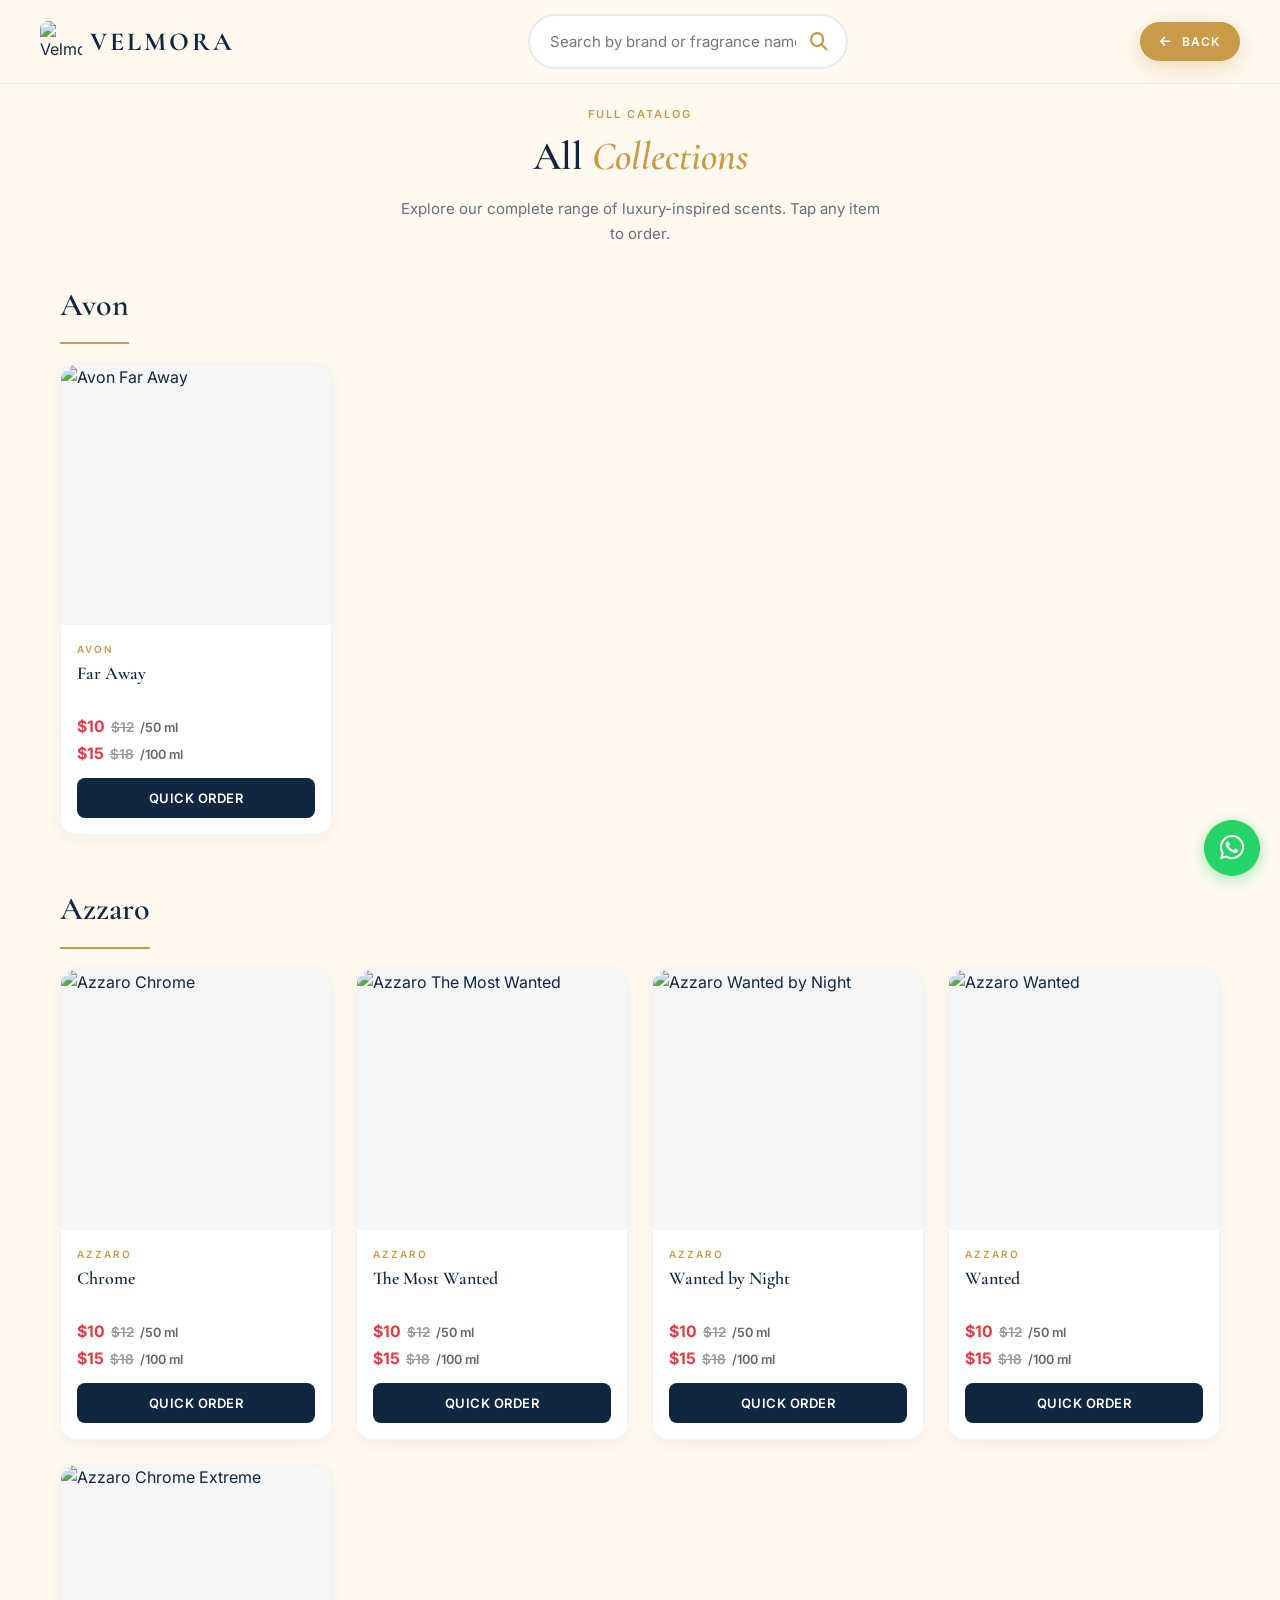
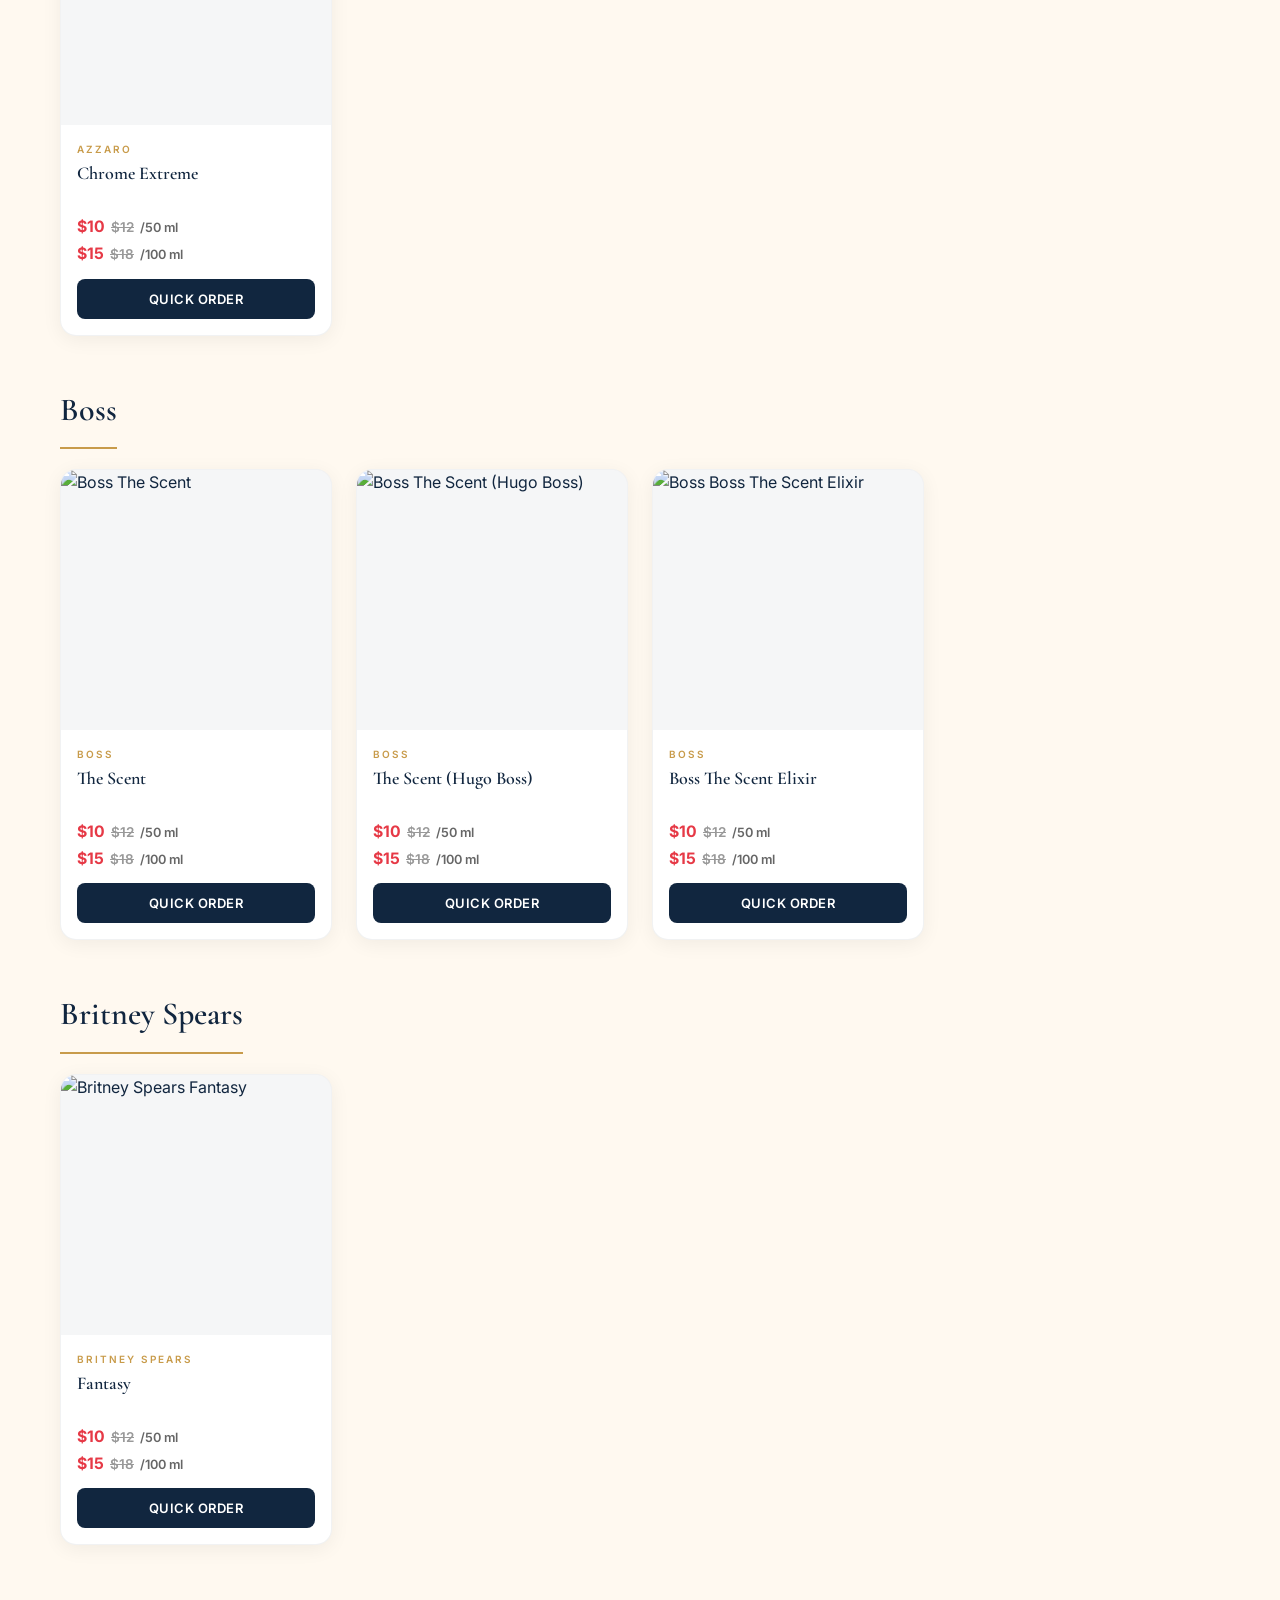
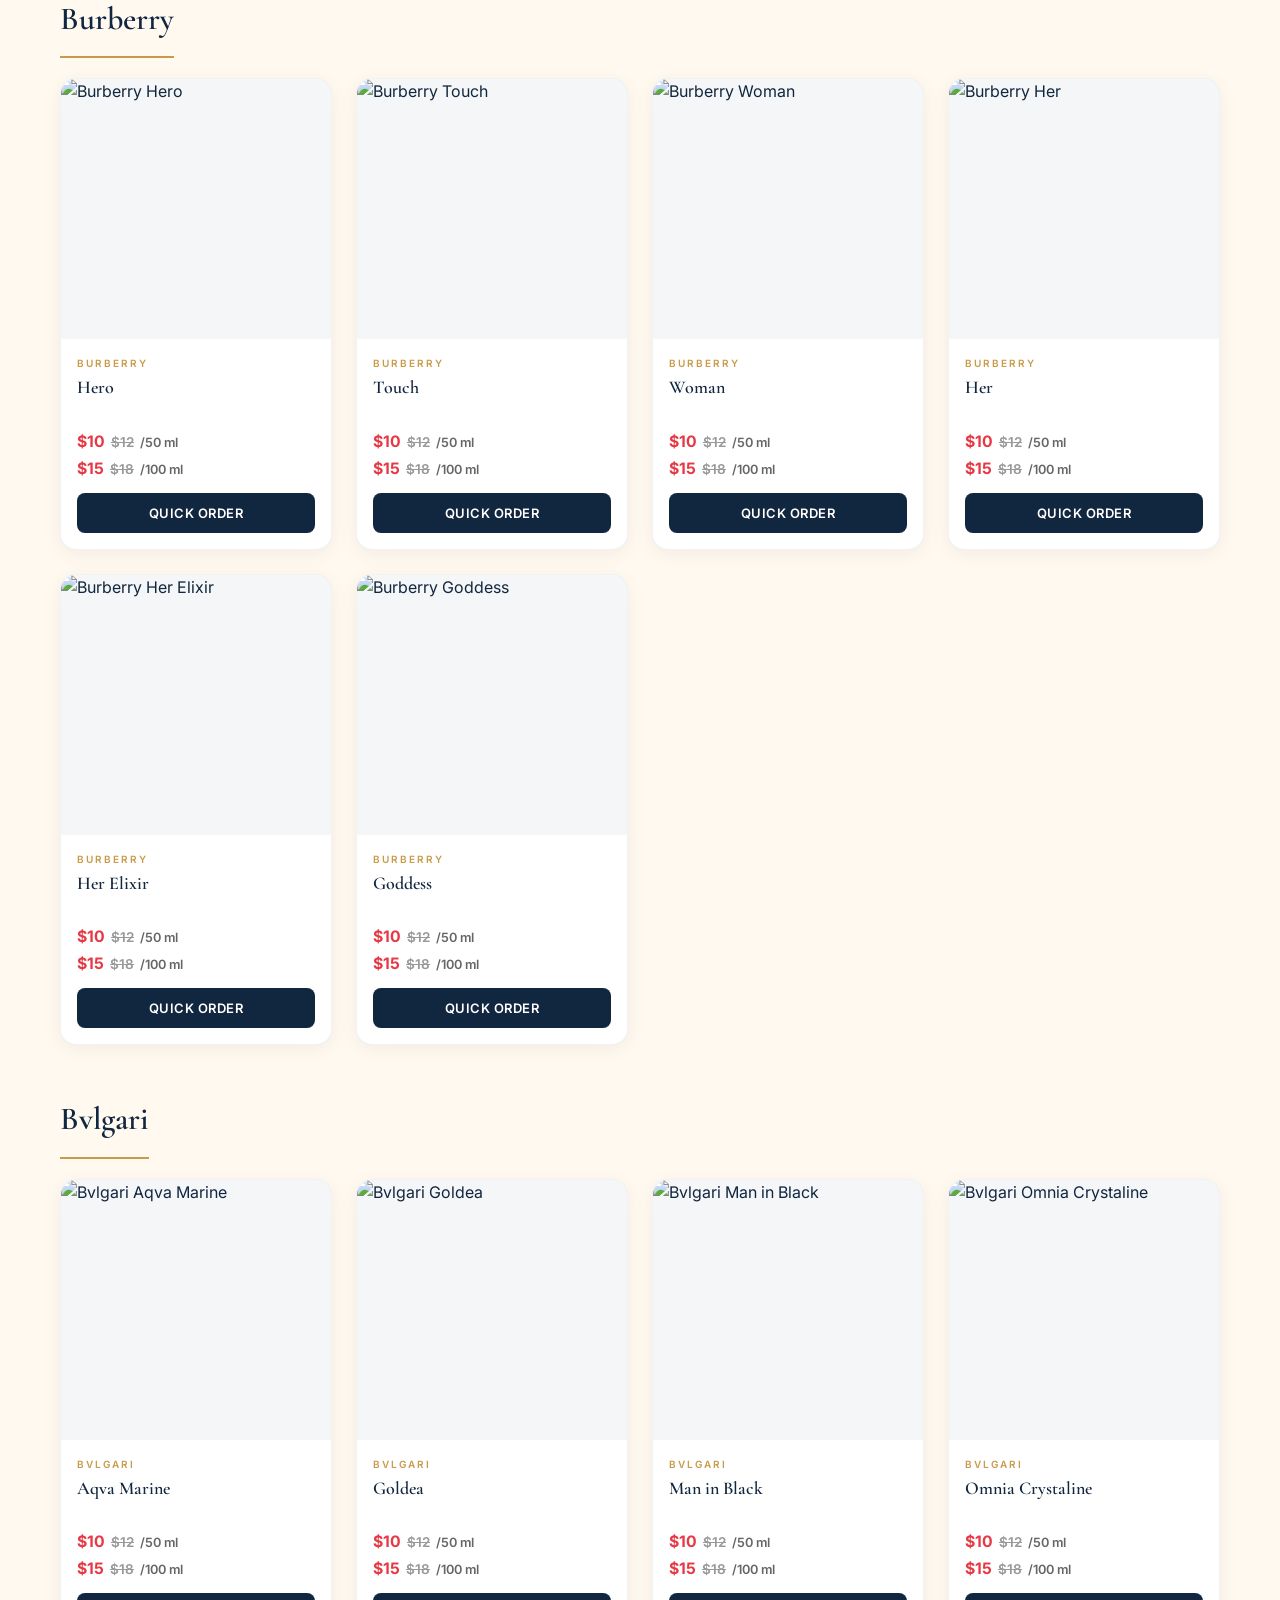
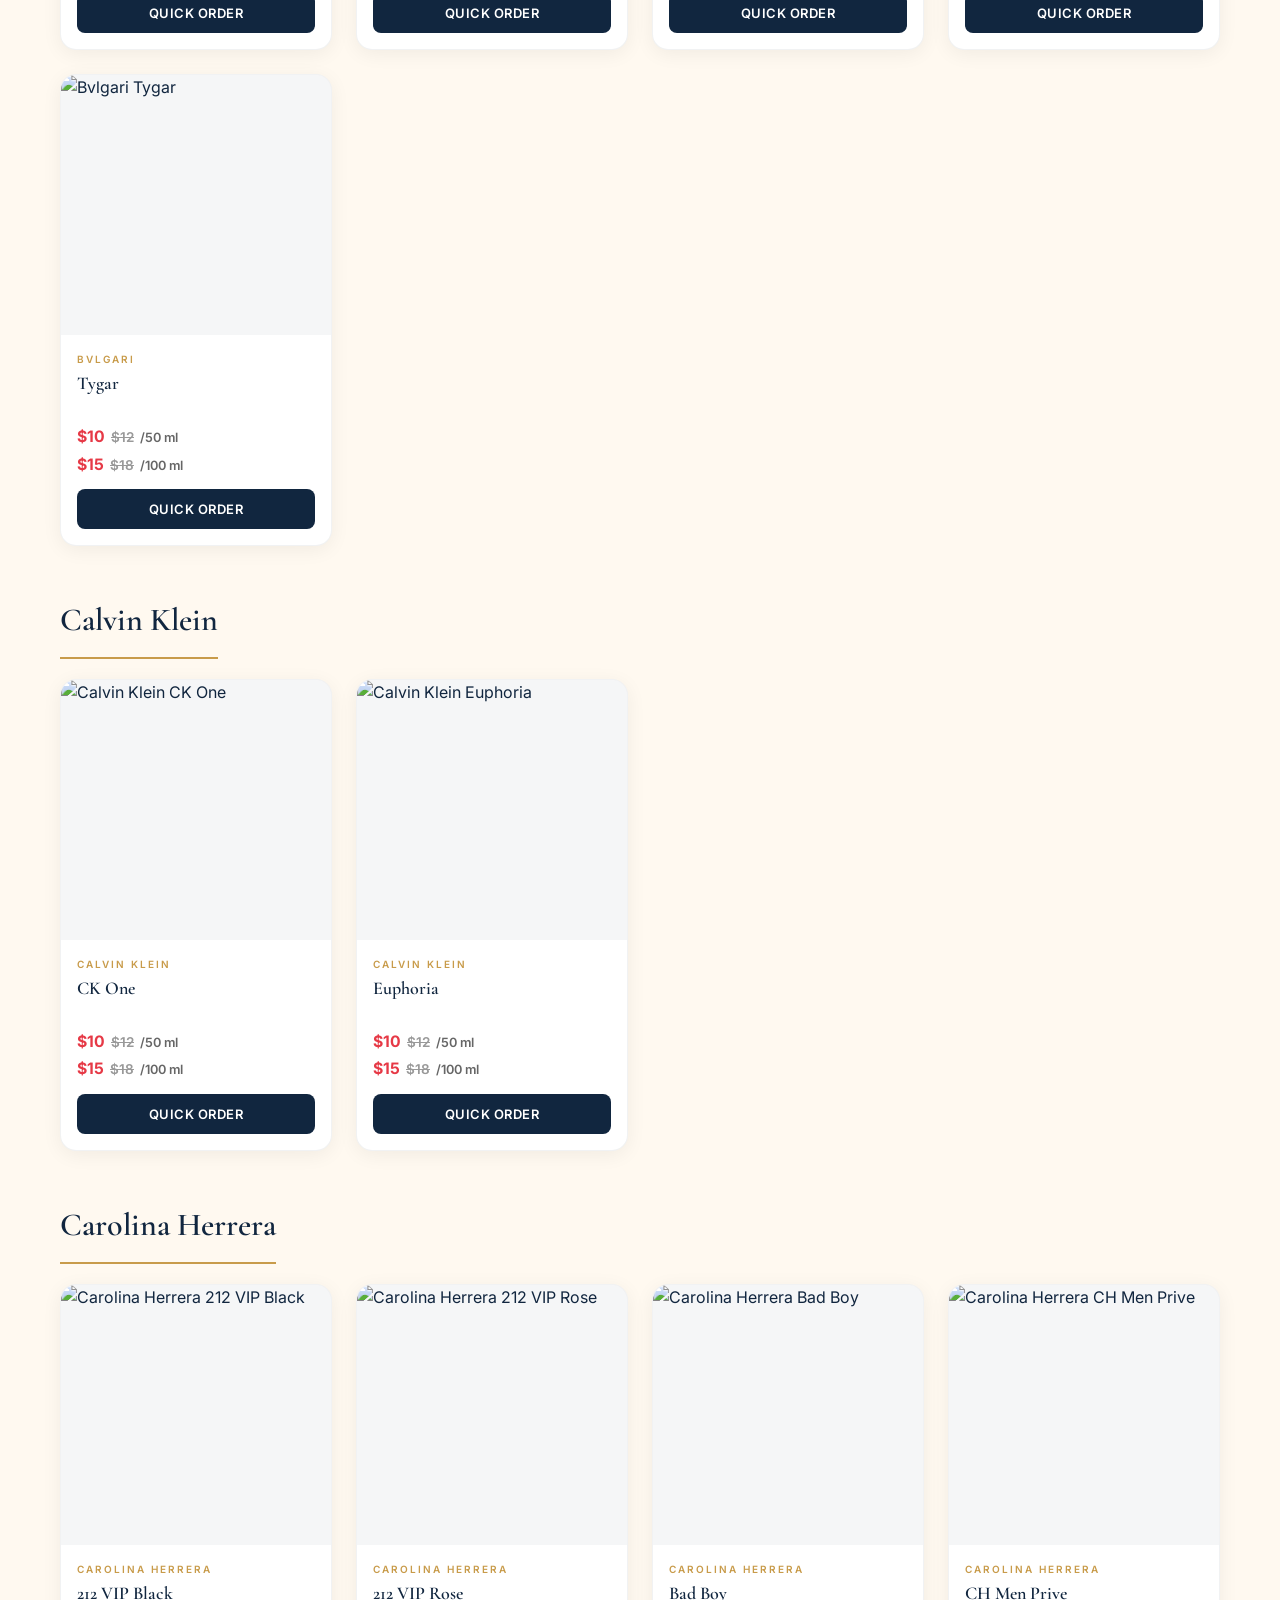
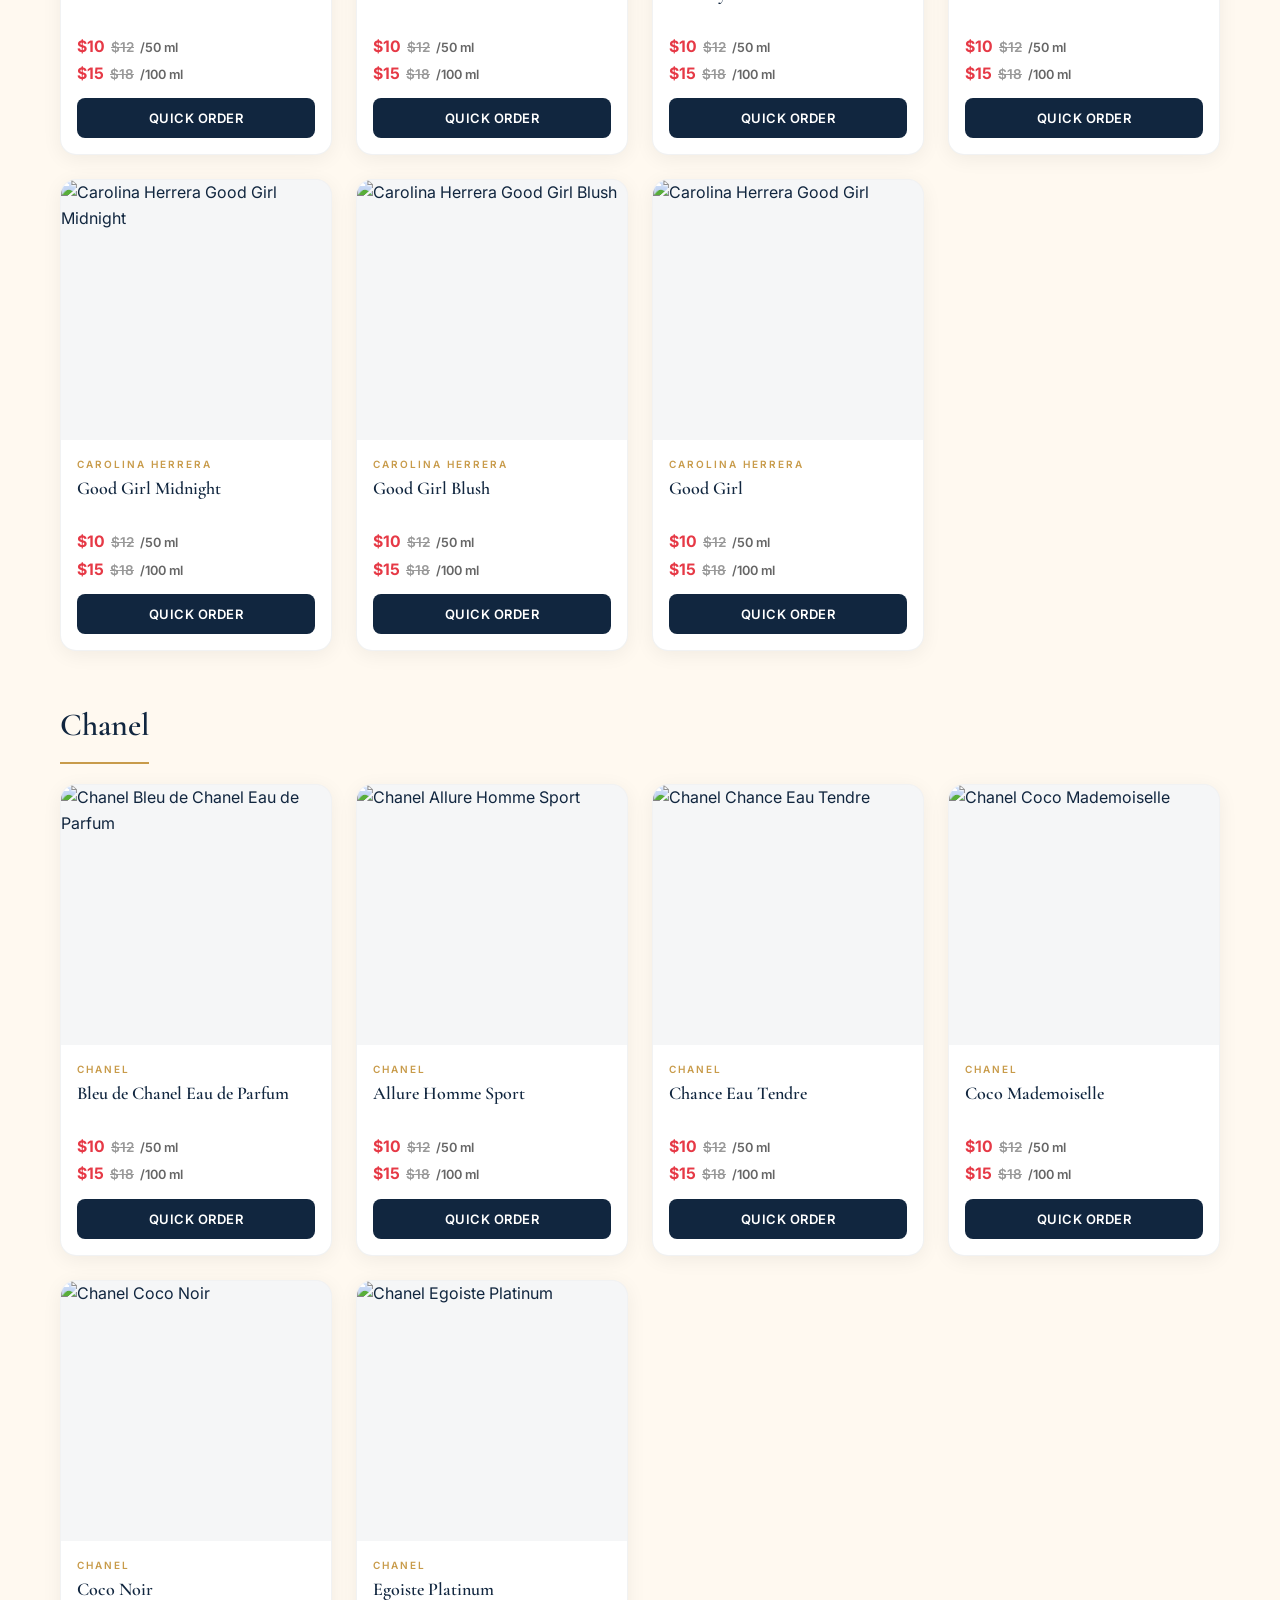
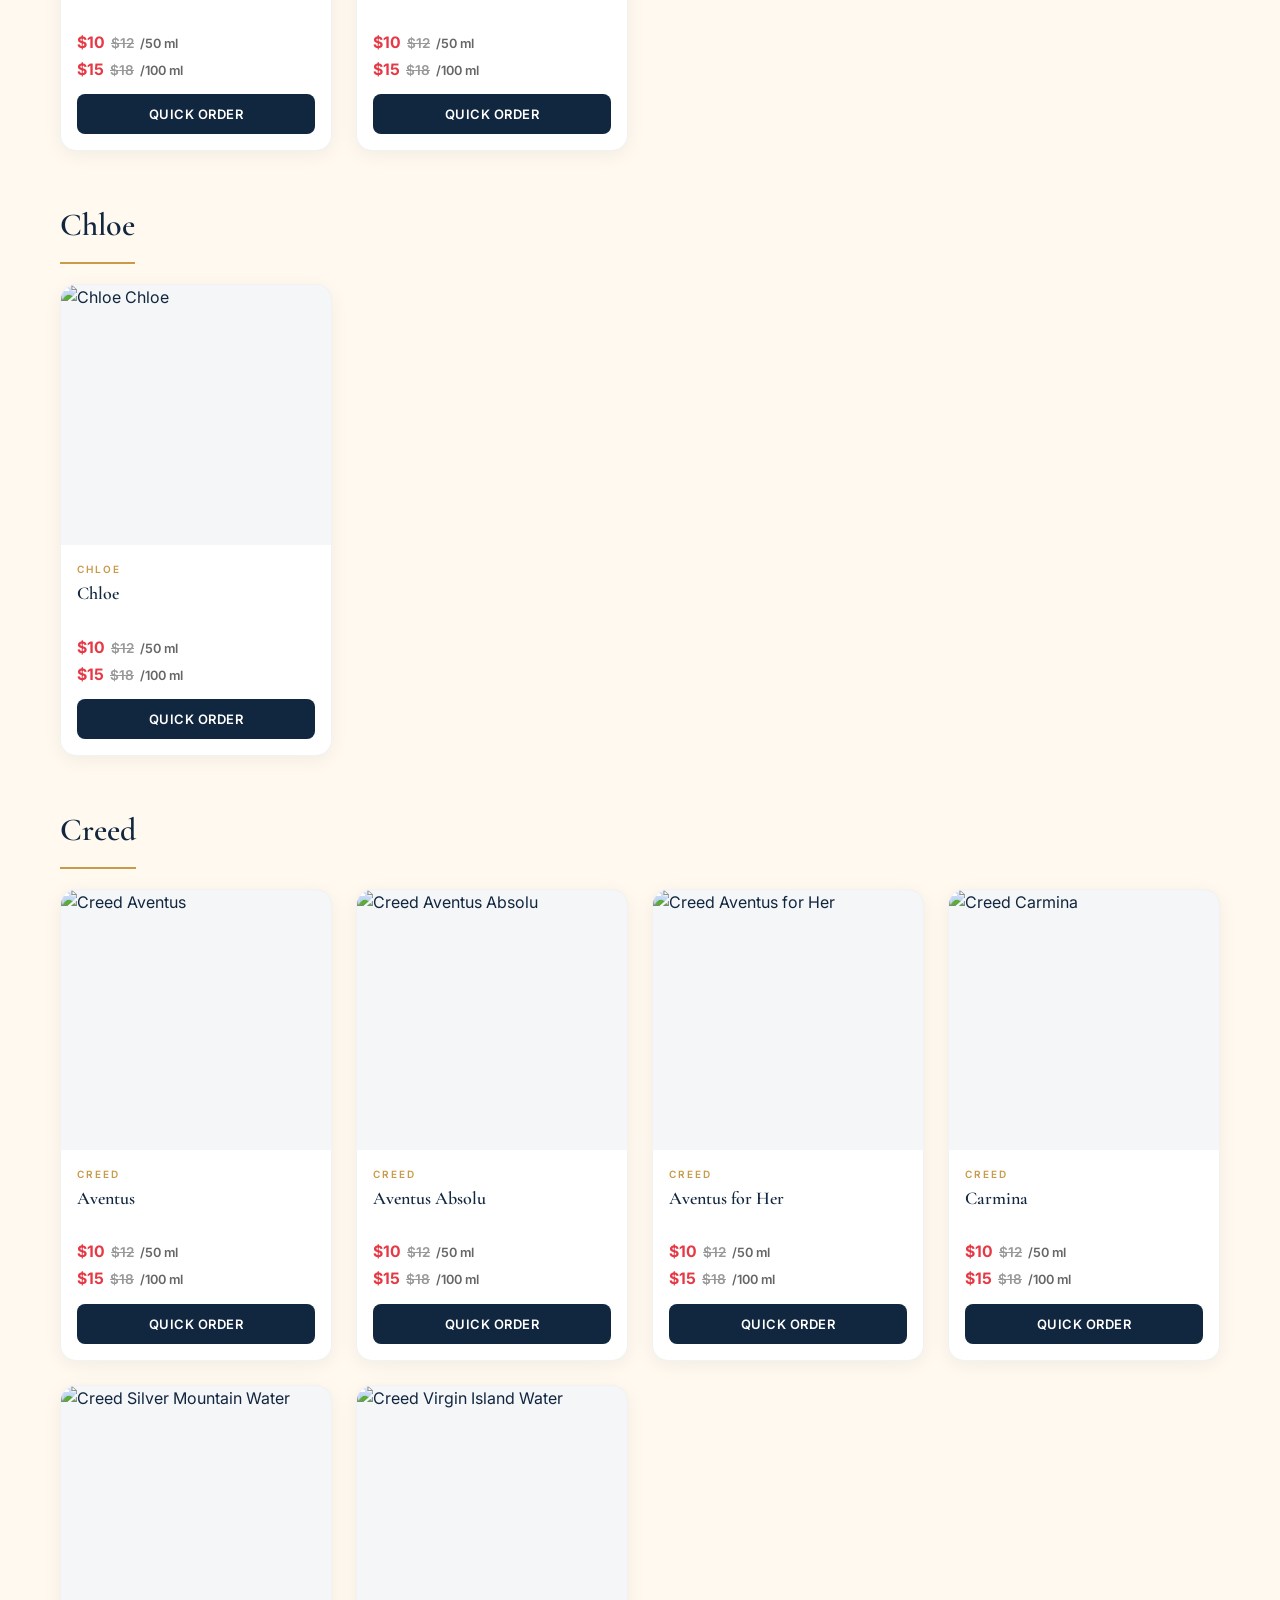
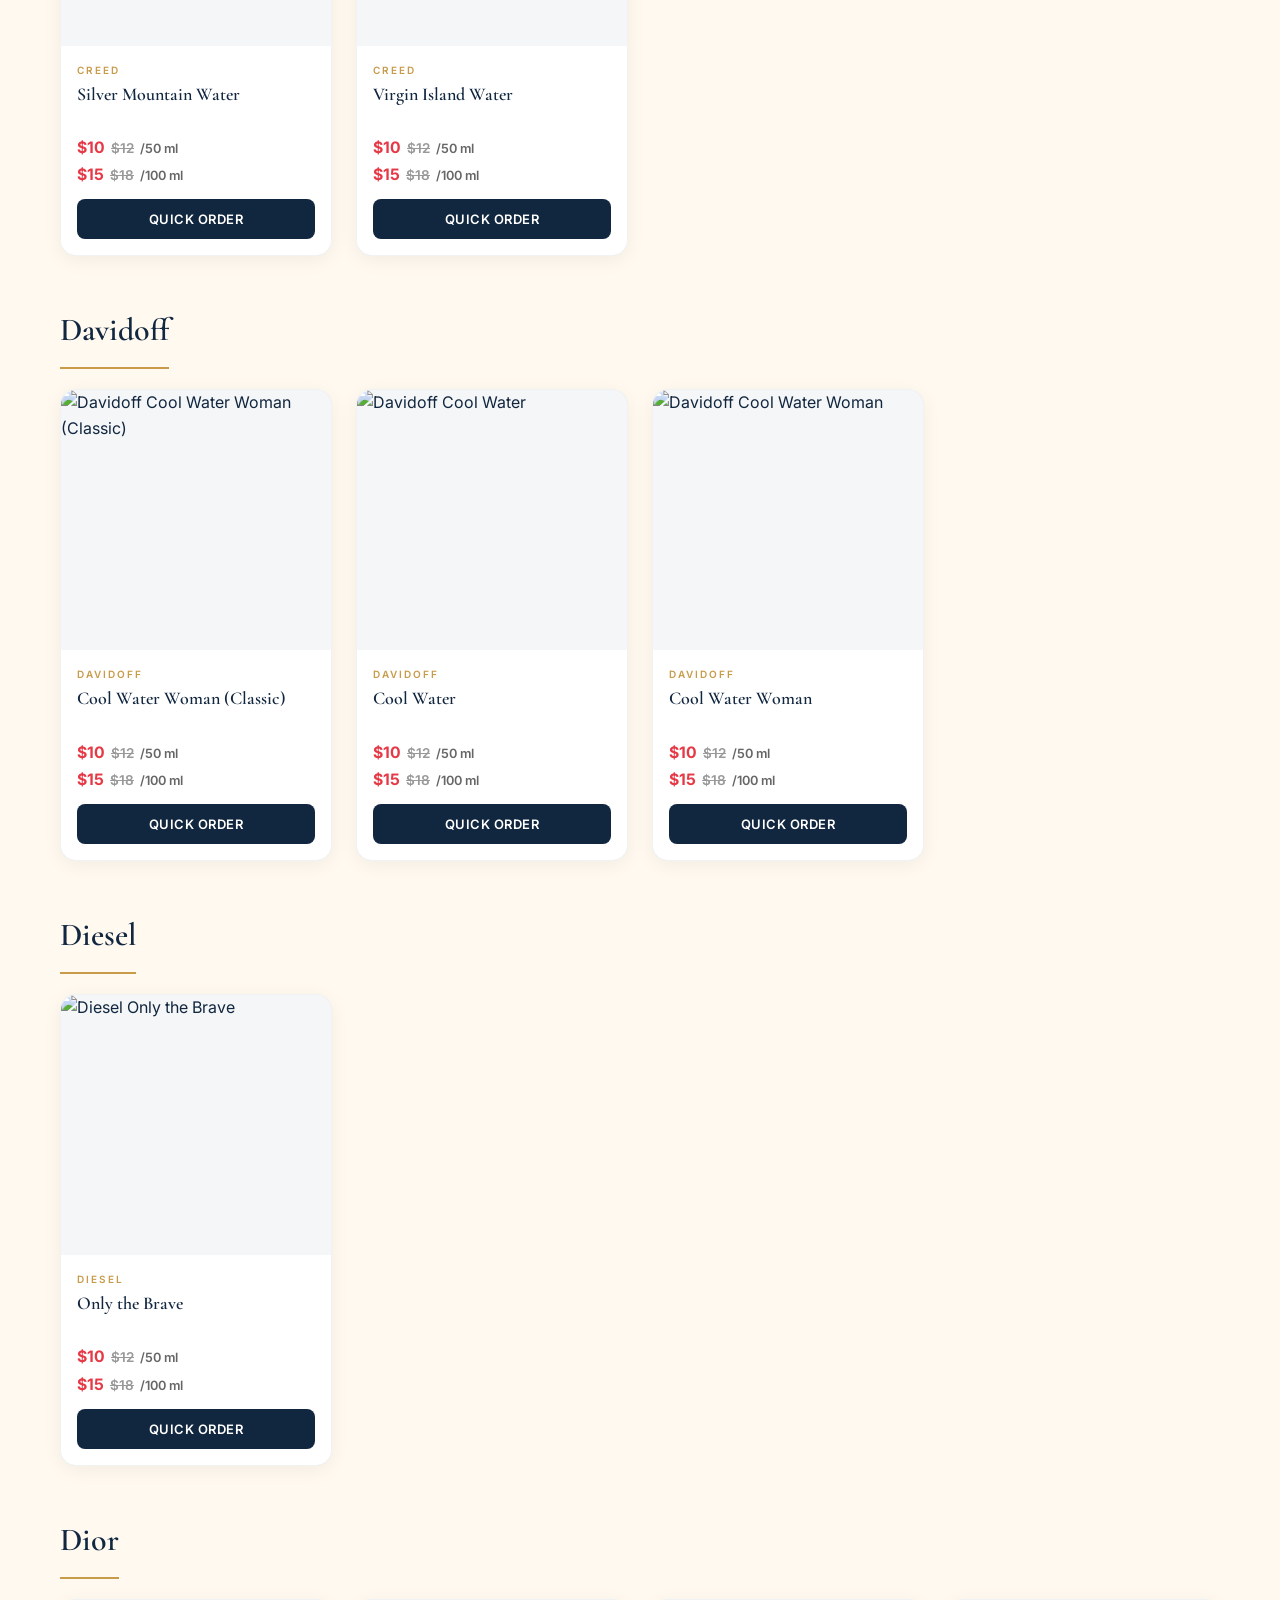
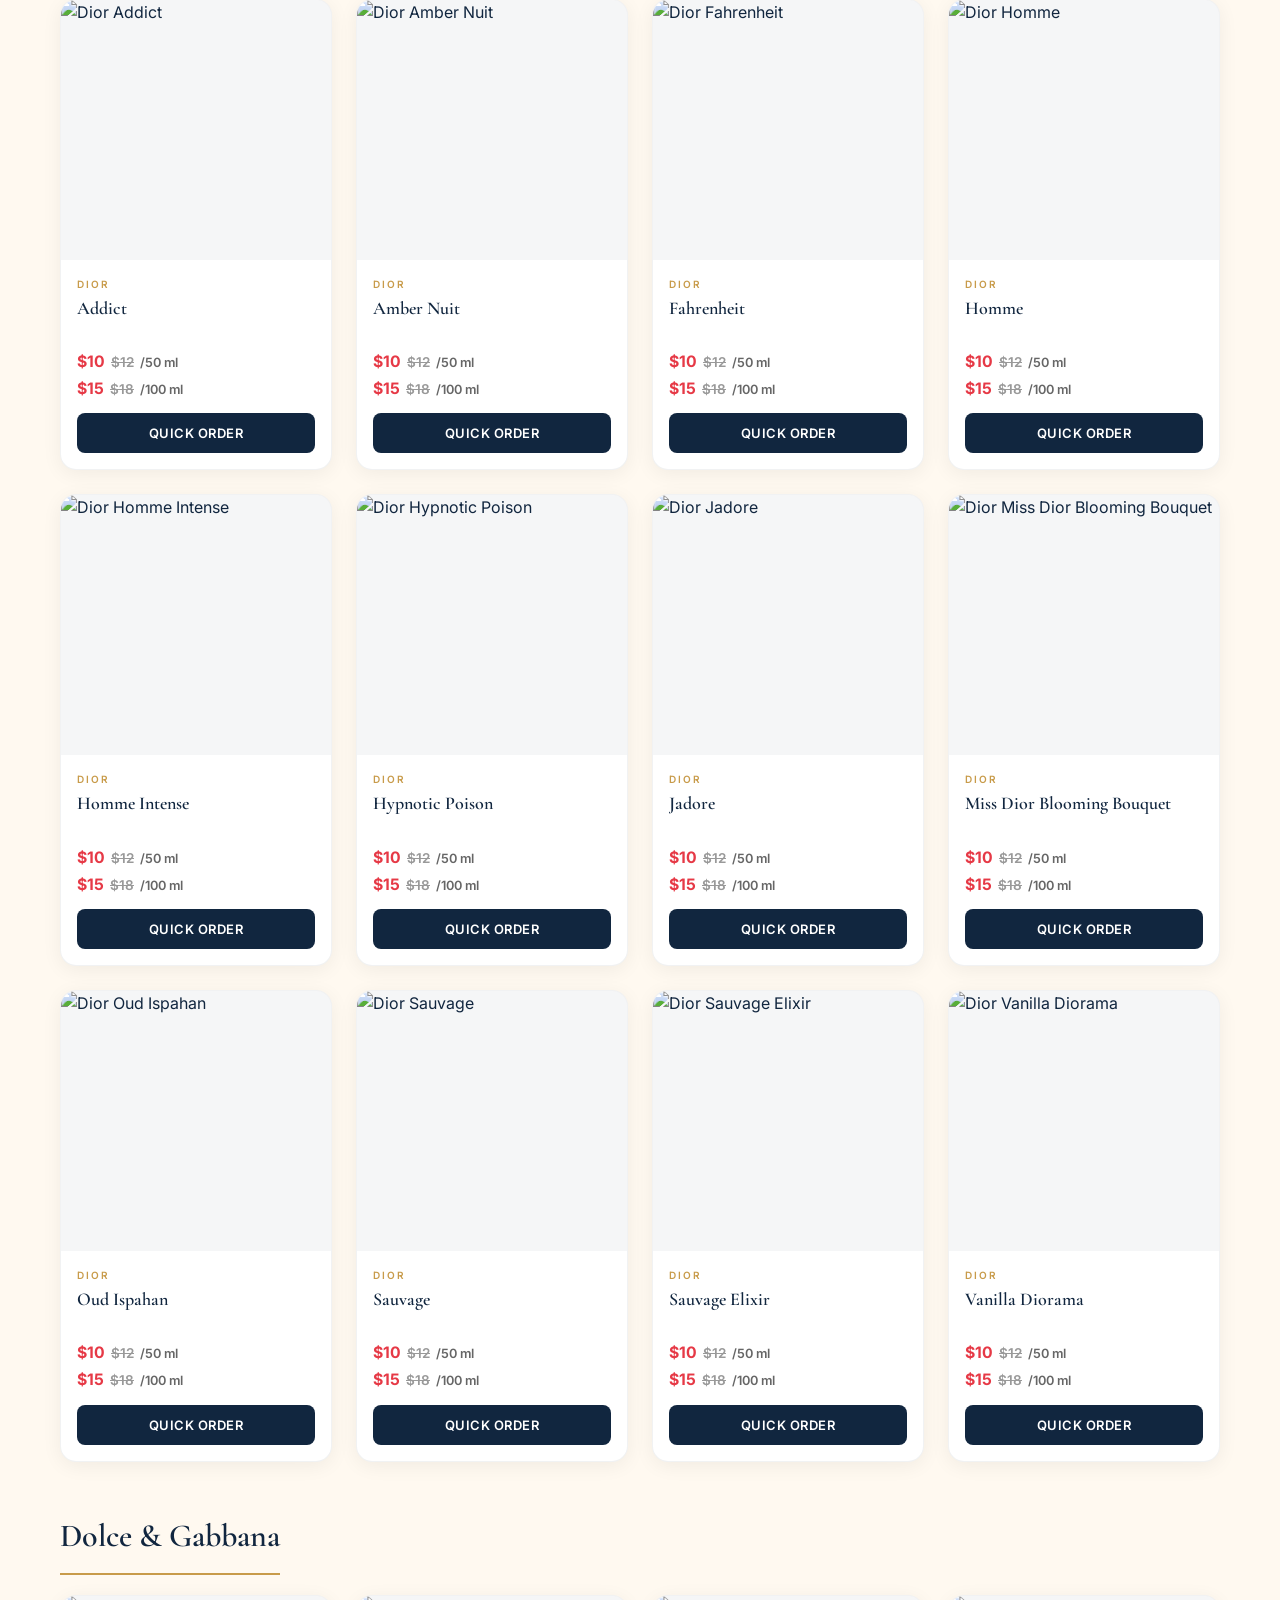
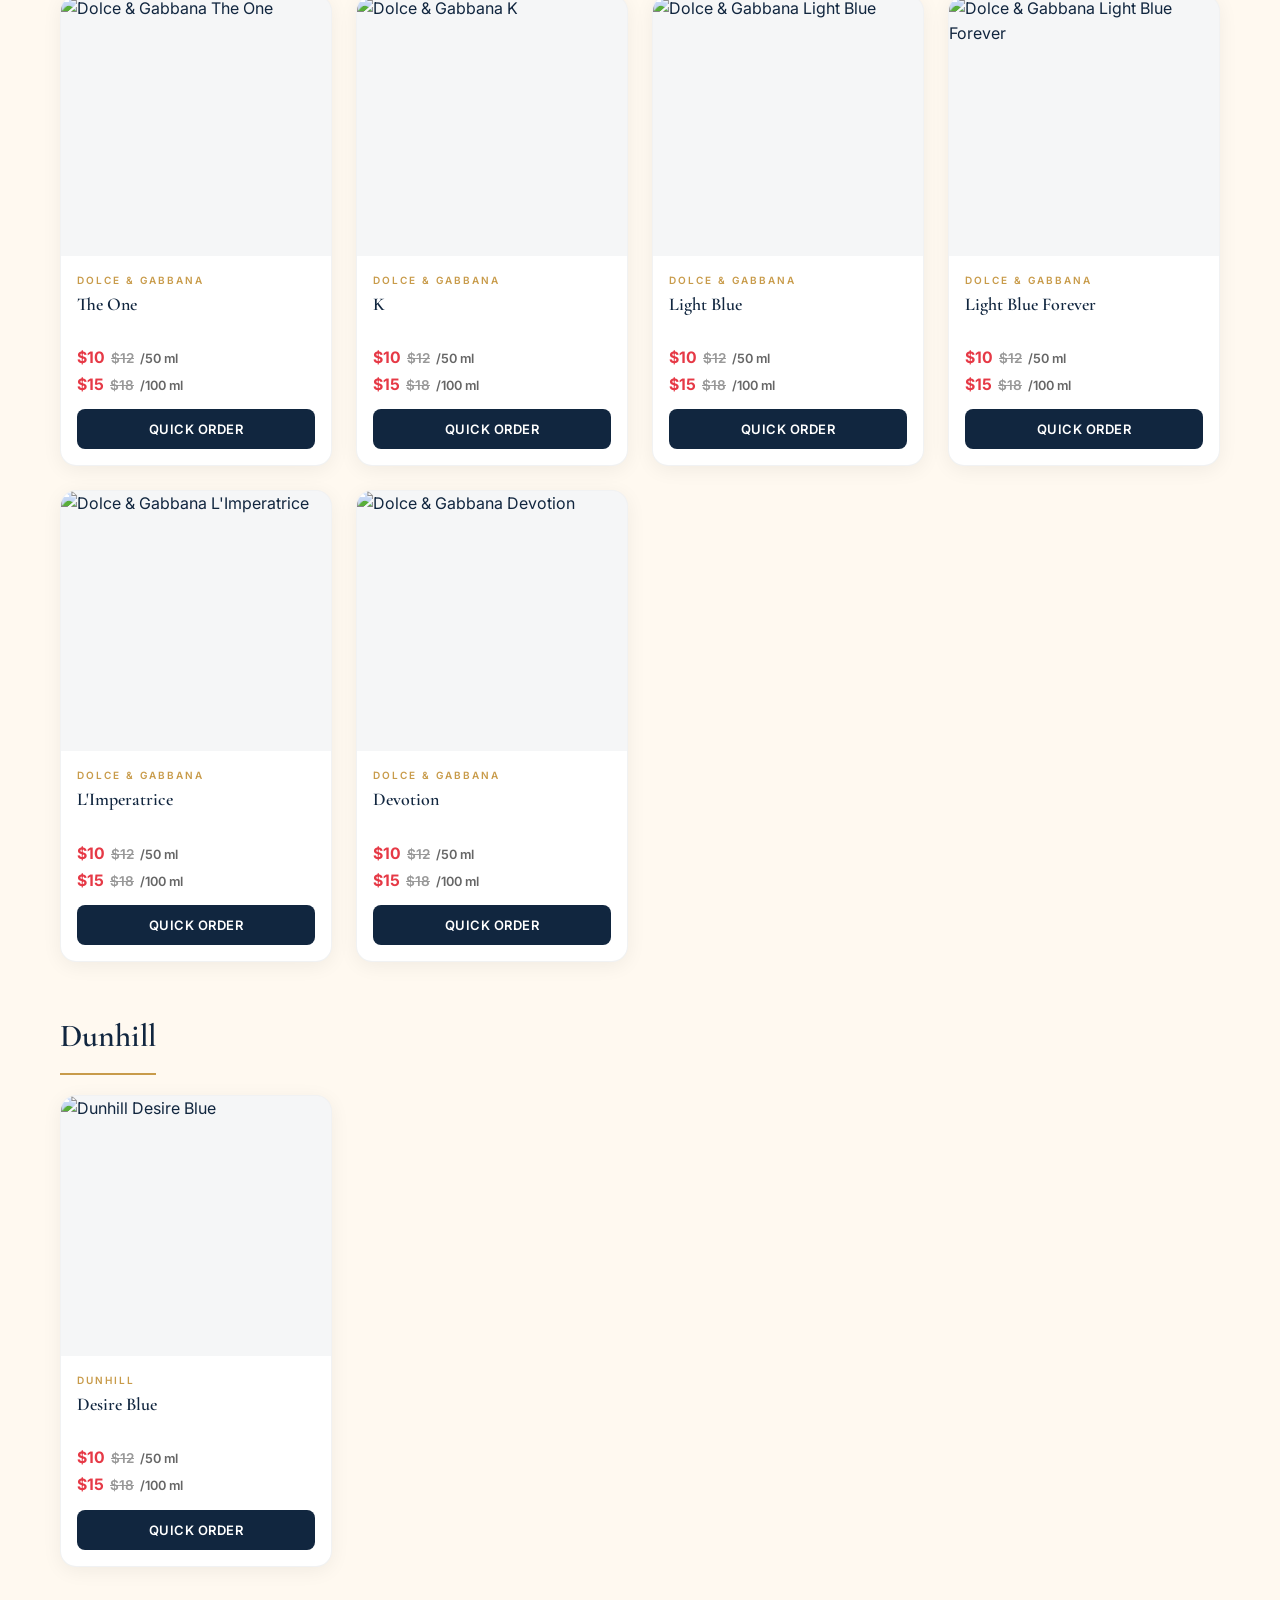
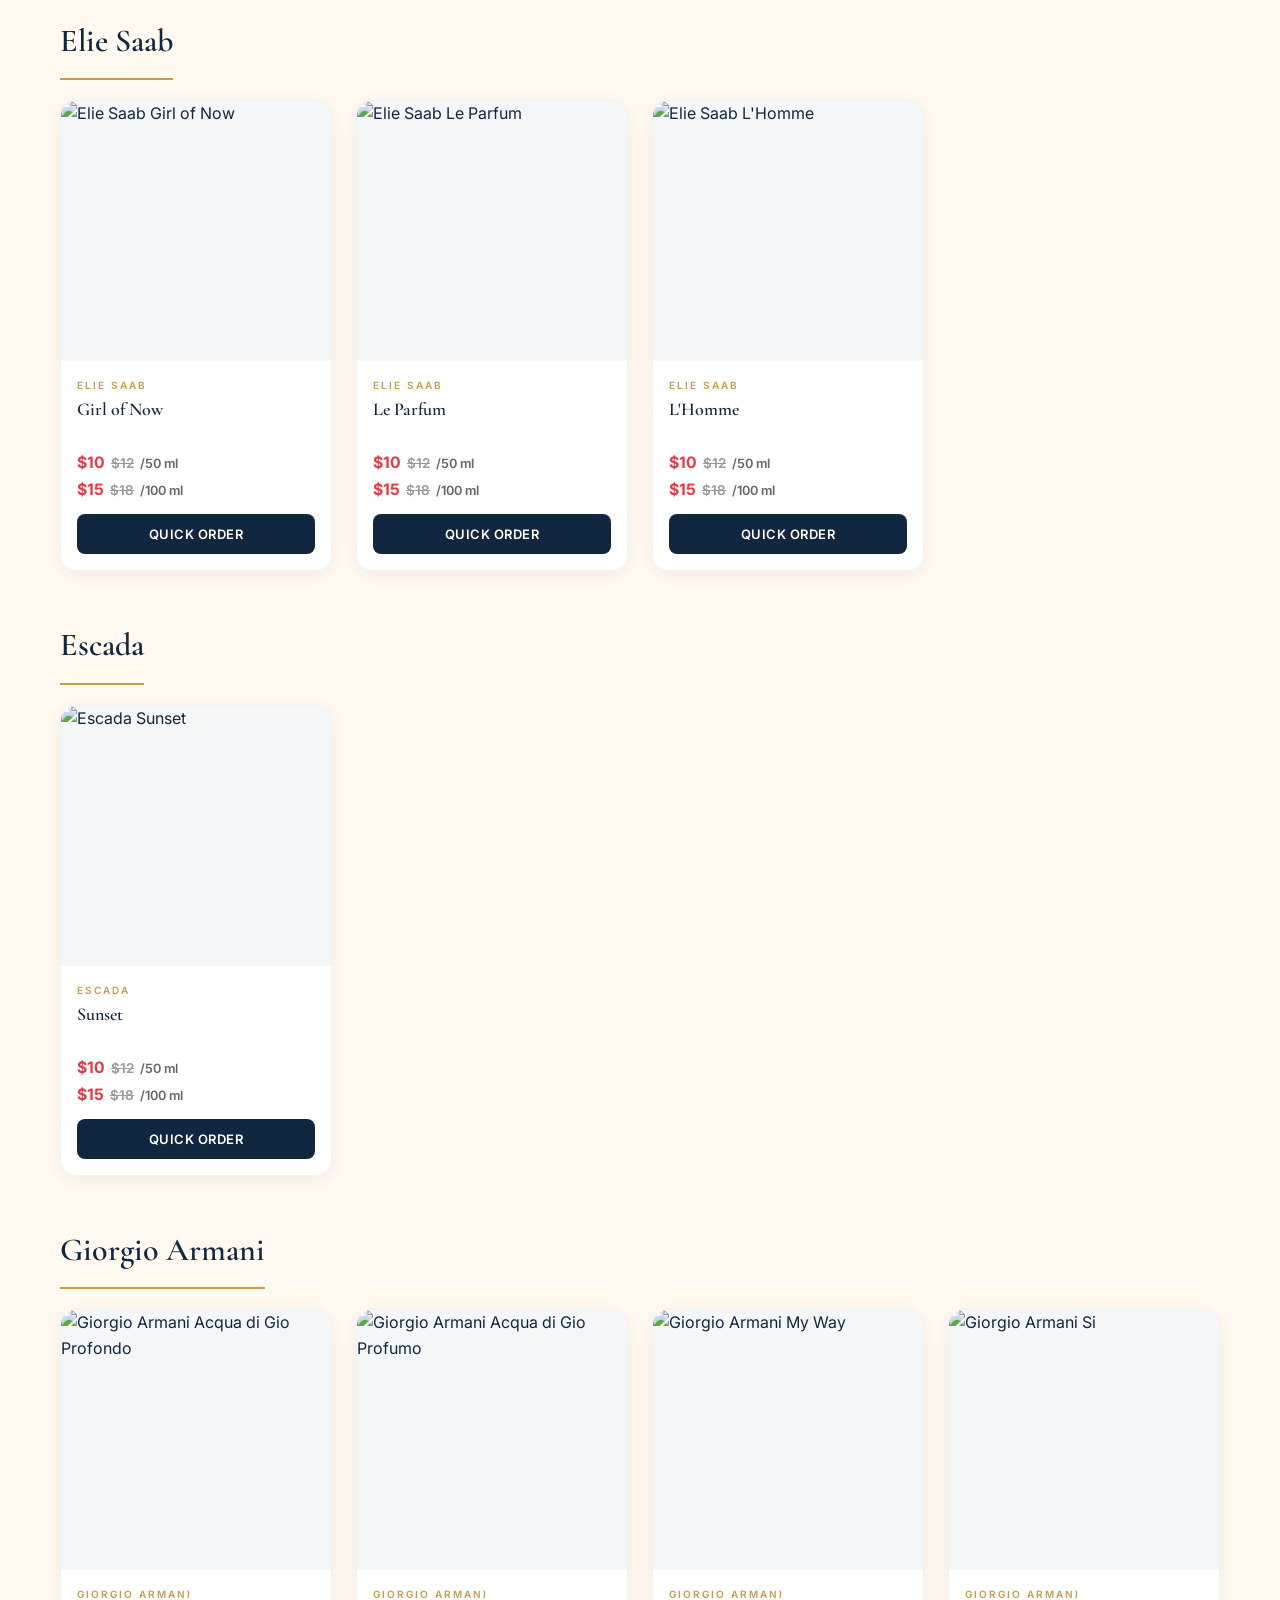
==== commit 995c9631: "Fix phone mismatch, stray markup, dead links/arrows, a11y, XSS; remove leftover scripts Co-Authored-" ====
--- a/velmora-frangnansiasi/collection.html
+++ b/velmora-frangnansiasi/collection.html
@@ -3,6 +3,7 @@
 <head>
     <meta charset="UTF-8">
     <meta name="viewport" content="width=device-width, initial-scale=1.0">
+    <meta name="description" content="Browse the full Velmora Fragrancias catalog of luxury-inspired perfume oils by brand.">
     <title>Velmora Fragrancias | Full Collection</title>
     <link rel="preconnect" href="https://fonts.googleapis.com">
     <link rel="preconnect" href="https://fonts.gstatic.com" crossorigin>
@@ -25,7 +26,7 @@
             background: transparent;
         }
 
-        @media (min-width: 769px) {
+        @media (min-width: 768px) {
             .search-container {
                 max-width: 320px;
                 width: 100%;
@@ -119,7 +120,7 @@
             margin-bottom: 16px;
             display: block;
         }
-        @media (max-width: 768px) {
+        @media (max-width: 767px) {
     .header-inner {
         flex-wrap: wrap;
     }
@@ -129,34 +130,6 @@
         position: static;
         padding: 12px 0;
     }
-}
-.product-price {
-    display: flex;
-    flex-direction: column;
-    gap: 2px;
-}
-
-.price-line {
-    display: flex;
-    align-items: baseline;
-    gap: 6px;
-}
-
-.new-price {
-    color: #e63946;       /* highlight the deal price */
-    font-weight: 700;
-    font-size: 1.05em;
-}
-
-.old-price {
-    color: #999;
-    text-decoration: line-through;
-    font-size: 0.9em;
-}
-
-.size-label {
-    color: #666;
-    font-size: 0.85em;
 }
     </style>
 </head>
@@ -189,9 +162,6 @@
         <p class="section-sub" style="margin: 0 auto;">Explore our complete range of luxury-inspired scents. Tap any item to order.</p>
     </div>
 
-    <!-- Placeholder: search bar moves here on mobile -->
-    <div id="searchMobileSlot"></div>
-
     <div class="collection-container" id="collectionContainer"></div>
 </section>
 
@@ -203,15 +173,15 @@
         </div>
     </footer>
 
-    <a href="https://wa.me/96170917681" class="float-wa" aria-label="Chat on WhatsApp">
+    <a href="https://wa.me/96181772615" class="float-wa" aria-label="Chat on WhatsApp">
         <i class="fa-brands fa-whatsapp"></i>
     </a>
 
     <!-- ORDER MODAL -->
-    <div class="modal-overlay" id="orderModal">
+    <div class="modal-overlay" id="orderModal" role="dialog" aria-modal="true" aria-labelledby="orderModalTitle">
         <div class="modal-box" style="position: relative;">
-            <button class="modal-close" id="modalCloseBtn"><i class="fa-solid fa-xmark"></i></button>
-            <h2 class="modal-title">Place Your Order</h2>
+            <button class="modal-close" id="modalCloseBtn" aria-label="Close"><i class="fa-solid fa-xmark"></i></button>
+            <h2 class="modal-title" id="orderModalTitle">Place Your Order</h2>
             <div class="modal-product-preview">
                 <div class="modal-thumb"><i class="fa-solid fa-bottle-droplet"></i></div>
                 <div>
@@ -220,22 +190,22 @@
                 </div>
             </div>
             <div class="modal-form-group">
-                <label>Size</label>
+                <label for="modalSize">Size</label>
                 <select id="modalSize">
                     <option value="50ml">50 ml — $10.00</option>
                     <option value="100ml" selected>100 ml — $15.00</option>
                 </select>
             </div>
             <div class="modal-form-group">
-                <label>Your Name</label>
+                <label for="modalClientName">Your Name</label>
                 <input type="text" id="modalClientName" placeholder="Full name">
             </div>
             <div class="modal-form-group">
-                <label>Your Phone / WhatsApp</label>
+                <label for="modalClientPhone">Your Phone / WhatsApp</label>
                 <input type="tel" id="modalClientPhone" placeholder="+961 81772615">
             </div>
             <div class="modal-form-group">
-                <label>Delivery Address</label>
+                <label for="modalClientAddress">Delivery Address</label>
                 <div style="position: relative; display: flex; flex-direction: column; gap: 8px;">
                     <input type="text" id="modalClientAddress" placeholder="City, area, building…">
                     <button type="button" id="getLocationBtn" style="
@@ -268,23 +238,6 @@
     <script src="app.js"></script>
 
     <script>
-        function placeSearchBar() {
-            const search = document.getElementById('searchContainer');
-            const mobileSlot = document.getElementById('searchMobileSlot');
-            const headerInner = document.querySelector('.header-inner');
-            const backBtn = document.querySelector('.header-right');
-
-            if (window.innerWidth >= 769) {
-                // Desktop: put search between logo and back button
-                headerInner.insertBefore(search, backBtn);
-            } else {
-                // Mobile: put search back in its original spot
-                mobileSlot.appendChild(search);
-            }
-        }
-
-        window.addEventListener('resize', placeSearchBar);
-
         document.addEventListener('DOMContentLoaded', () => {
             // Product data organized by brand
             const products = [// Azzaro
@@ -295,10 +248,10 @@
 { brand: 'Azzaro', name: 'Chrome Extreme', file: 'azzaro-chrome-extreme-men.jpg' },
 
 // Paco Rabanne
-{ brand: 'Paco Rabanne', name: '1 Million Gold', file: 'paco-rabanne-1-million-gold.jpg' },
+{ brand: 'Rabanne', name: '1 Million Gold', file: 'paco-rabanne-1-million-gold.jpg' },
 
 // Bleu de Chanel
-{ brand: 'Bleu de Chanel', name: 'Eau de Parfum', file: 'bleu-de-chanel-eau-de-parfum-men.jpg' },
+{ brand: 'Chanel', name: 'Bleu de Chanel Eau de Parfum', file: 'bleu-de-chanel-eau-de-parfum-men.jpg' },
 
 // Boss
 { brand: 'Boss', name: 'The Scent', file: 'boss-the-scent.jpg' },
@@ -345,7 +298,7 @@
 { brand: 'Chloe', name: 'Chloe', file: 'chloe-chloe.jpg' },
 
 // Cool Water
-{ brand: 'Cool Water', name: 'Woman', file: 'cool-water-woman.jpg' },
+{ brand: 'Davidoff', name: 'Cool Water Woman (Classic)', file: 'cool-water-woman.jpg' },
 
 // Creed
 { brand: 'Creed', name: 'Aventus', file: 'creed-aventus.jpg' },
@@ -423,8 +376,8 @@
 { brand: 'Hermes', name: "Voyage d'Hermes", file: 'hermes-voyage-dhermes.jpg' },
 
 // Hugo Boss
-{ brand: 'Hugo Boss', name: 'Boss The Scent', file: 'hugo-boss-the-scent.jpg' },
-{ brand: 'Hugo Boss', name: 'Boss The Scent Elixir', file: 'hugo-boss-boss-the-scent-elixir.jpg' },
+{ brand: 'Boss', name: 'The Scent (Hugo Boss)', file: 'hugo-boss-the-scent.jpg' },
+{ brand: 'Boss', name: 'Boss The Scent Elixir', file: 'hugo-boss-boss-the-scent-elixir.jpg' },
 
 // Jean Paul Gaultier
 { brand: 'Jean Paul Gaultier', name: 'Le Male', file: 'jean-paul-gaultier-le-male.jpg' },
@@ -561,6 +514,7 @@
                             const card = document.createElement('div');
                             card.className = 'product-card';
                             card.onclick = () => openOrderModal(brand, product.name);
+                            makeCardAccessible(card);
                             card.innerHTML = `
                                 <img src="photo/items/${product.file}" alt="${brand} ${product.name}" class="product-card-img" loading="lazy">
                                 <div class="product-info">
@@ -593,9 +547,10 @@
                     container.innerHTML = `
                         <div class="no-results">
                             <i class="fa-solid fa-magnifying-glass"></i>
-                            <p>No fragrances found matching "${filterText}"</p>
+                            <p></p>
                         </div>
                     `;
+                    container.querySelector('p').textContent = `No fragrances found matching "${filterText}"`;
                 }
             }
 
@@ -611,11 +566,11 @@
             placeSearchBar();
         });
         function placeSearchBar() {
-    const search = document.getElementById('searchContainer');
-    const headerInner = document.querySelector('.header-inner');
-    const backBtn = document.querySelector('.header-right');
-    headerInner.insertBefore(search, backBtn); // always in header now
-}
+            const search = document.getElementById('searchContainer');
+            const headerInner = document.querySelector('.header-inner');
+            const backBtn = document.querySelector('.header-right');
+            headerInner.insertBefore(search, backBtn); // always in header
+        }
     </script>
 </body>
 </html>
--- a/velmora-frangnansiasi/index.css
+++ b/velmora-frangnansiasi/index.css
@@ -54,6 +54,9 @@
   padding: 7px 0; text-align: center;
   white-space: nowrap; overflow: hidden;
 }
+.ticker-track { display: inline-flex; animation: ticker-scroll 40s linear infinite; }
+.ticker-track span { padding-right: 60px; }
+@keyframes ticker-scroll { 0% { transform: translateX(0); } 100% { transform: translateX(-50%); } }
 .header-inner {
   display: flex; align-items: center; justify-content: space-between;
   padding: 12px 16px;
@@ -292,7 +295,6 @@
 }
 .products-scroll-wrapper::-webkit-scrollbar { display: none; }
 .scroll-arrow {
-  display:none;
   position: absolute;
   top: 50%;
   transform: translateY(-50%);
@@ -391,27 +393,7 @@
 }
 .scroll-dot.active { width: 20px; border-radius: 3px; background: var(--champagne-gold); }
 
-/* ══════════════════════════════
-   TIPS — Image BG (Same style as About)
-   ══════════════════════════════ */
-.tips-section {
-  position: relative; overflow: hidden;
-  padding: 0;
-}
-.tips-bg {
-  position: absolute; inset: 0;
-  object-fit: cover; width: 100%; height: 100%;
-}
-.tips-overlay {
-  position: absolute; inset: 0;
-  background: linear-gradient(to top, rgba(17,38,63,0.9) 0%, rgba(17,38,63,0.45) 100%);
-}
-.tips-content {
-  position: relative; z-index: 1;
-  padding: 56px 24px 64px;
-}
-.tips-content .section-badge { color: var(--champagne-gold); }
-.tips-content .section-title { color: white; margin-bottom: 32px; }
+/* ── Tips (inside About) ── */
 .tip-item {
   display: flex; gap: 16px; align-items: flex-start;
   margin-bottom: 28px;
@@ -594,10 +576,10 @@
   background: rgba(17,38,63,0.55);
   backdrop-filter: blur(8px); -webkit-backdrop-filter: blur(8px);
   z-index: 3000;
-  display: none; align-items: flex-end; justify-content: center;
-  opacity: 0; transition: opacity 0.3s;
-}
-.modal-overlay.show { display: flex; opacity: 1; }
+  display: flex; align-items: flex-end; justify-content: center;
+  opacity: 0; visibility: hidden; transition: opacity 0.3s, visibility 0.3s;
+}
+.modal-overlay.show { opacity: 1; visibility: visible; }
 .modal-box {
   background: var(--pure-white);
   border-radius: 24px 24px 0 0;
@@ -653,25 +635,6 @@
   font-size: 14px; font-weight: 600;
   display: flex; align-items: center; justify-content: center; gap: 10px;
   text-transform: uppercase; letter-spacing: 0.5px;
-}
-
-/* Quiz extras */
-.quiz-box { position: relative; text-align: center; }
-.quiz-progress-bar { height: 4px; background: rgba(17,38,63,0.08); border-radius: 2px; margin-bottom: 24px; }
-.quiz-progress-fill { height: 100%; background: var(--turquoise); border-radius: 2px; transition: width 0.4s; }
-.quiz-question-tag { font-size: 12px; color: rgba(17,38,63,0.5); text-transform: uppercase; letter-spacing: 1px; margin-bottom: 12px; }
-.quiz-question-title { font-family: 'Cormorant Garamond', serif; font-size: 24px; margin-bottom: 24px; }
-.quiz-options-grid { display: grid; grid-template-columns: 1fr 1fr; gap: 12px; }
-.quiz-option-btn {
-  padding: 16px 12px; border-radius: var(--r-md);
-  border: 1.5px solid rgba(17,38,63,0.1);
-  font-size: 14px; font-weight: 500;
-  text-align: center; transition: all 0.2s;
-}
-.quiz-option-btn:active, .quiz-option-btn.selected {
-  border-color: var(--turquoise);
-  background: rgba(21,157,154,0.06);
-  color: var(--turquoise);
 }
 
 /* Floating WhatsApp */
@@ -726,7 +689,8 @@
   }
   .nav-link:hover, .nav-link.active { color: var(--velmora-navy); }
   .nav-link:hover::after, .nav-link.active::after { transform: scaleX(1); }
-  .hamburger { display: none; }
+  .hamburger, #hamburgerBtn { display: none; }
+  .scroll-arrow { display: flex; }
 
   .hero-content { max-width: 640px; padding-top: 0; }
   .hero-bg-desktop { display: block; }
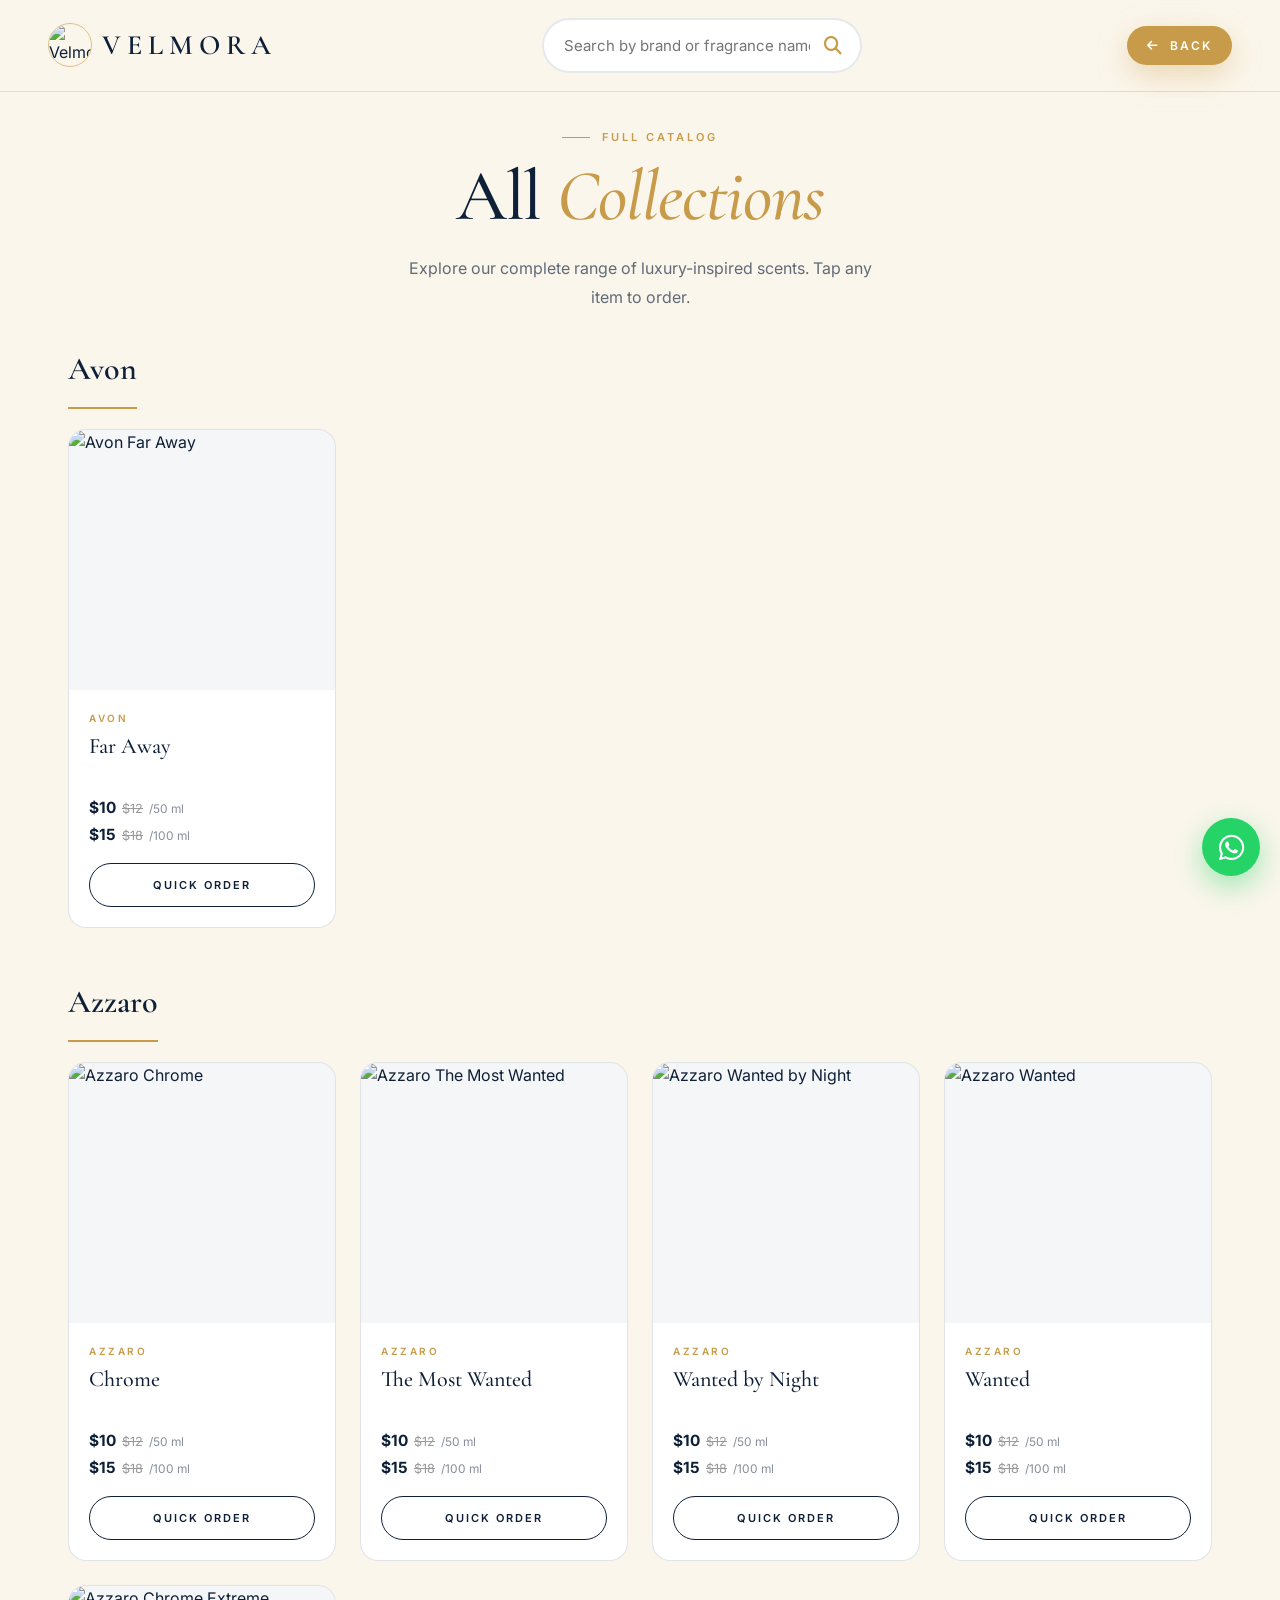
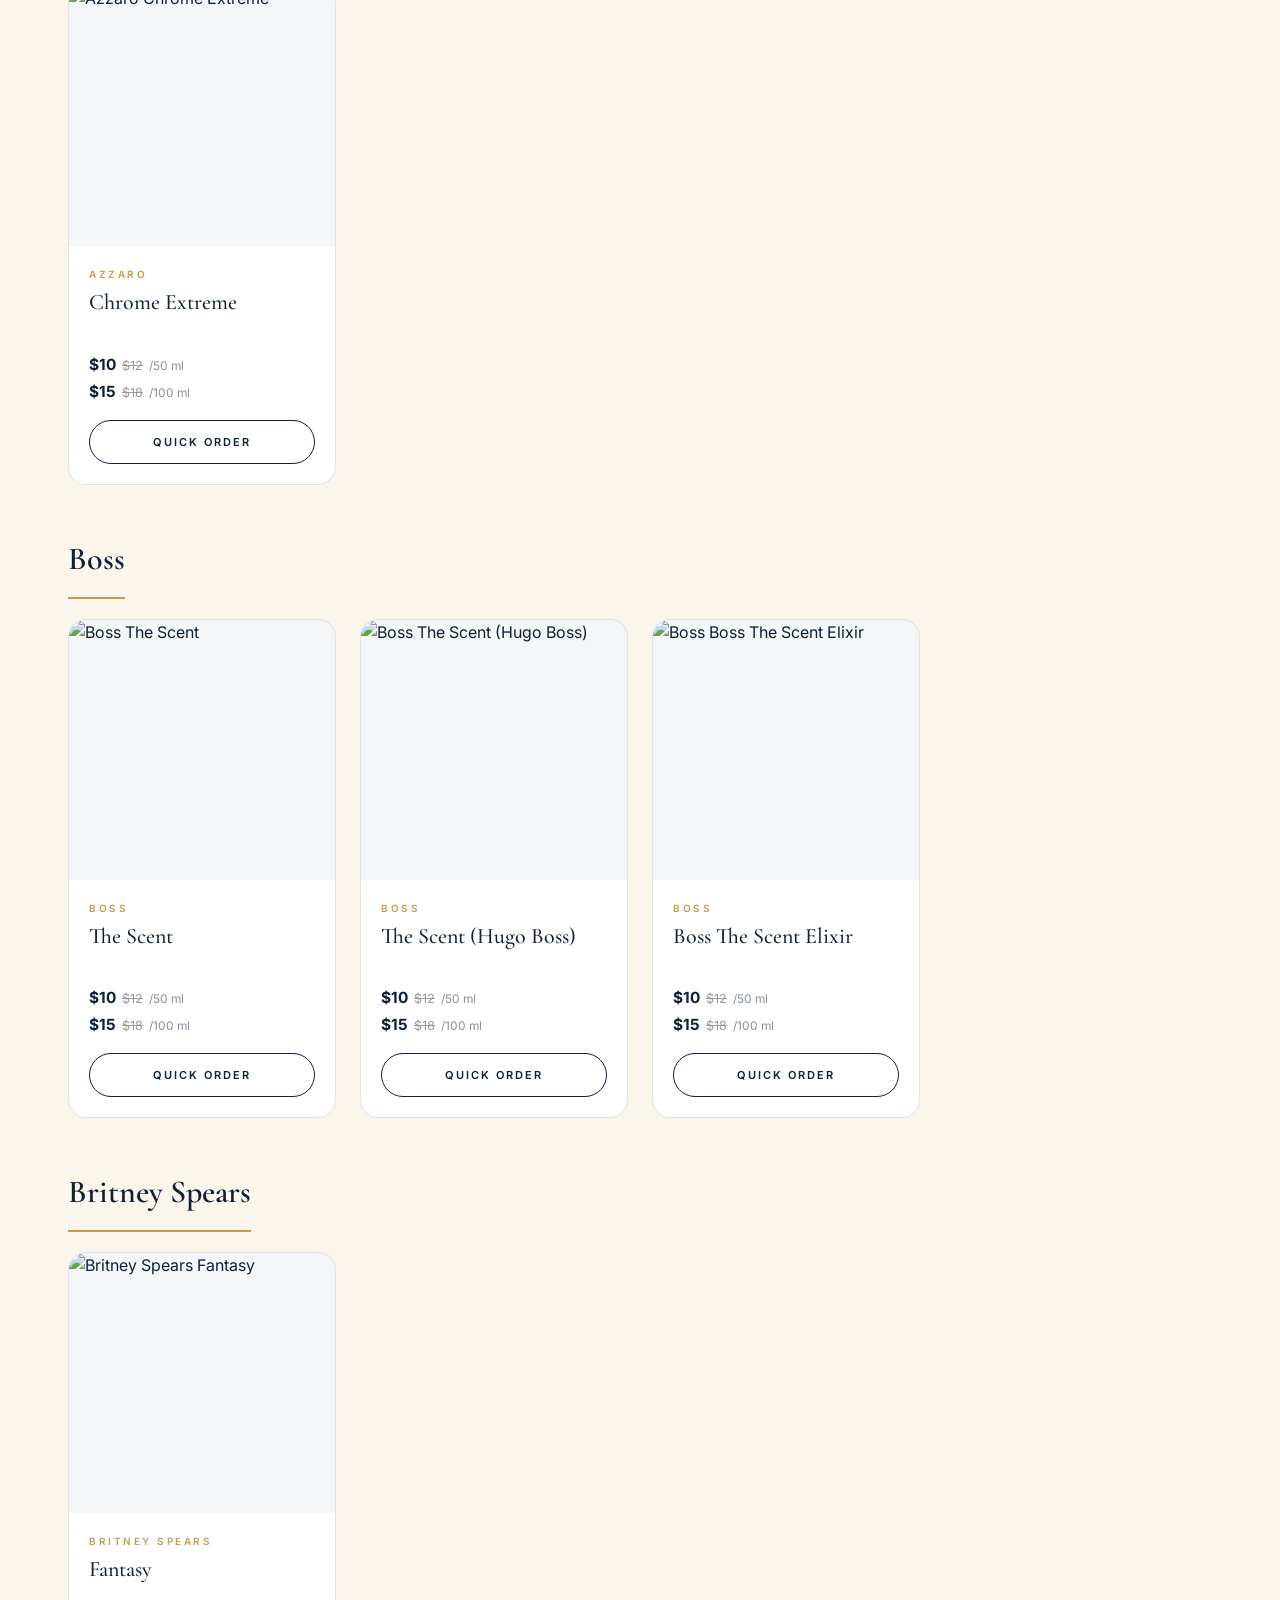
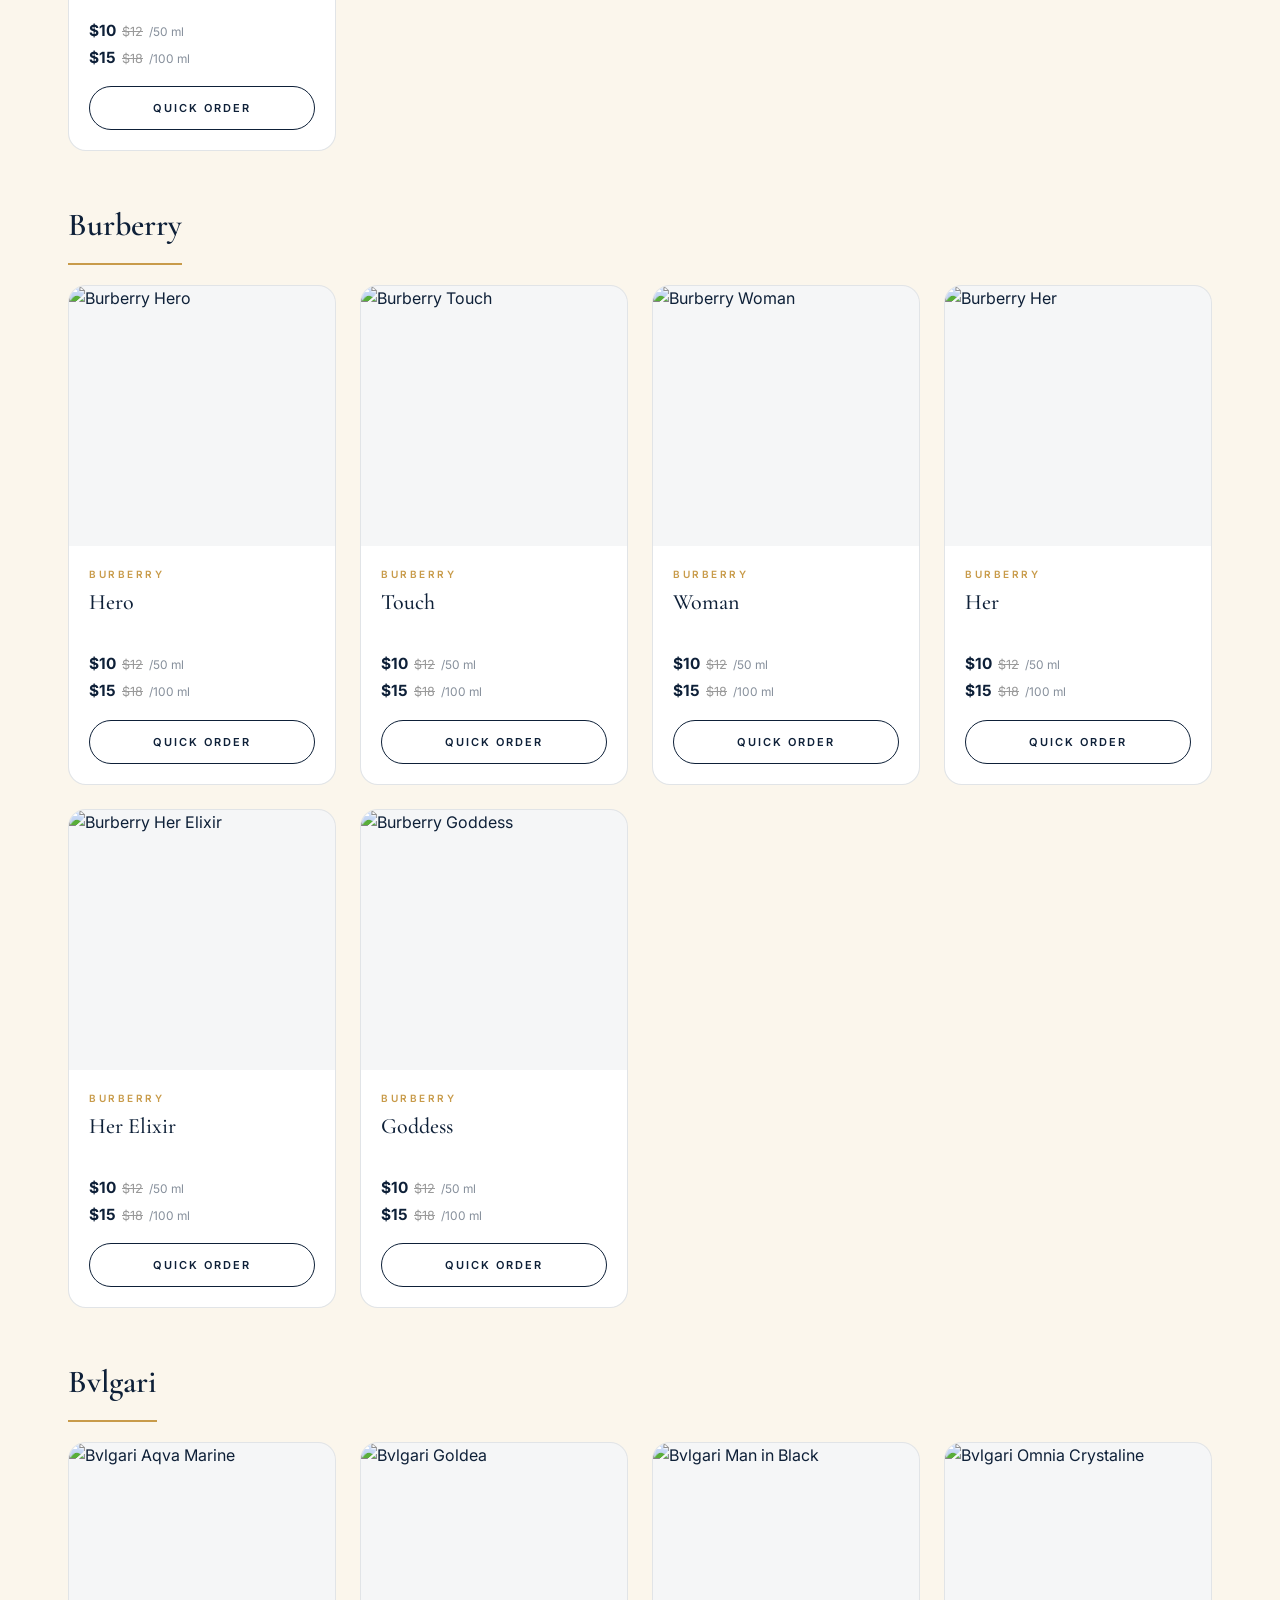
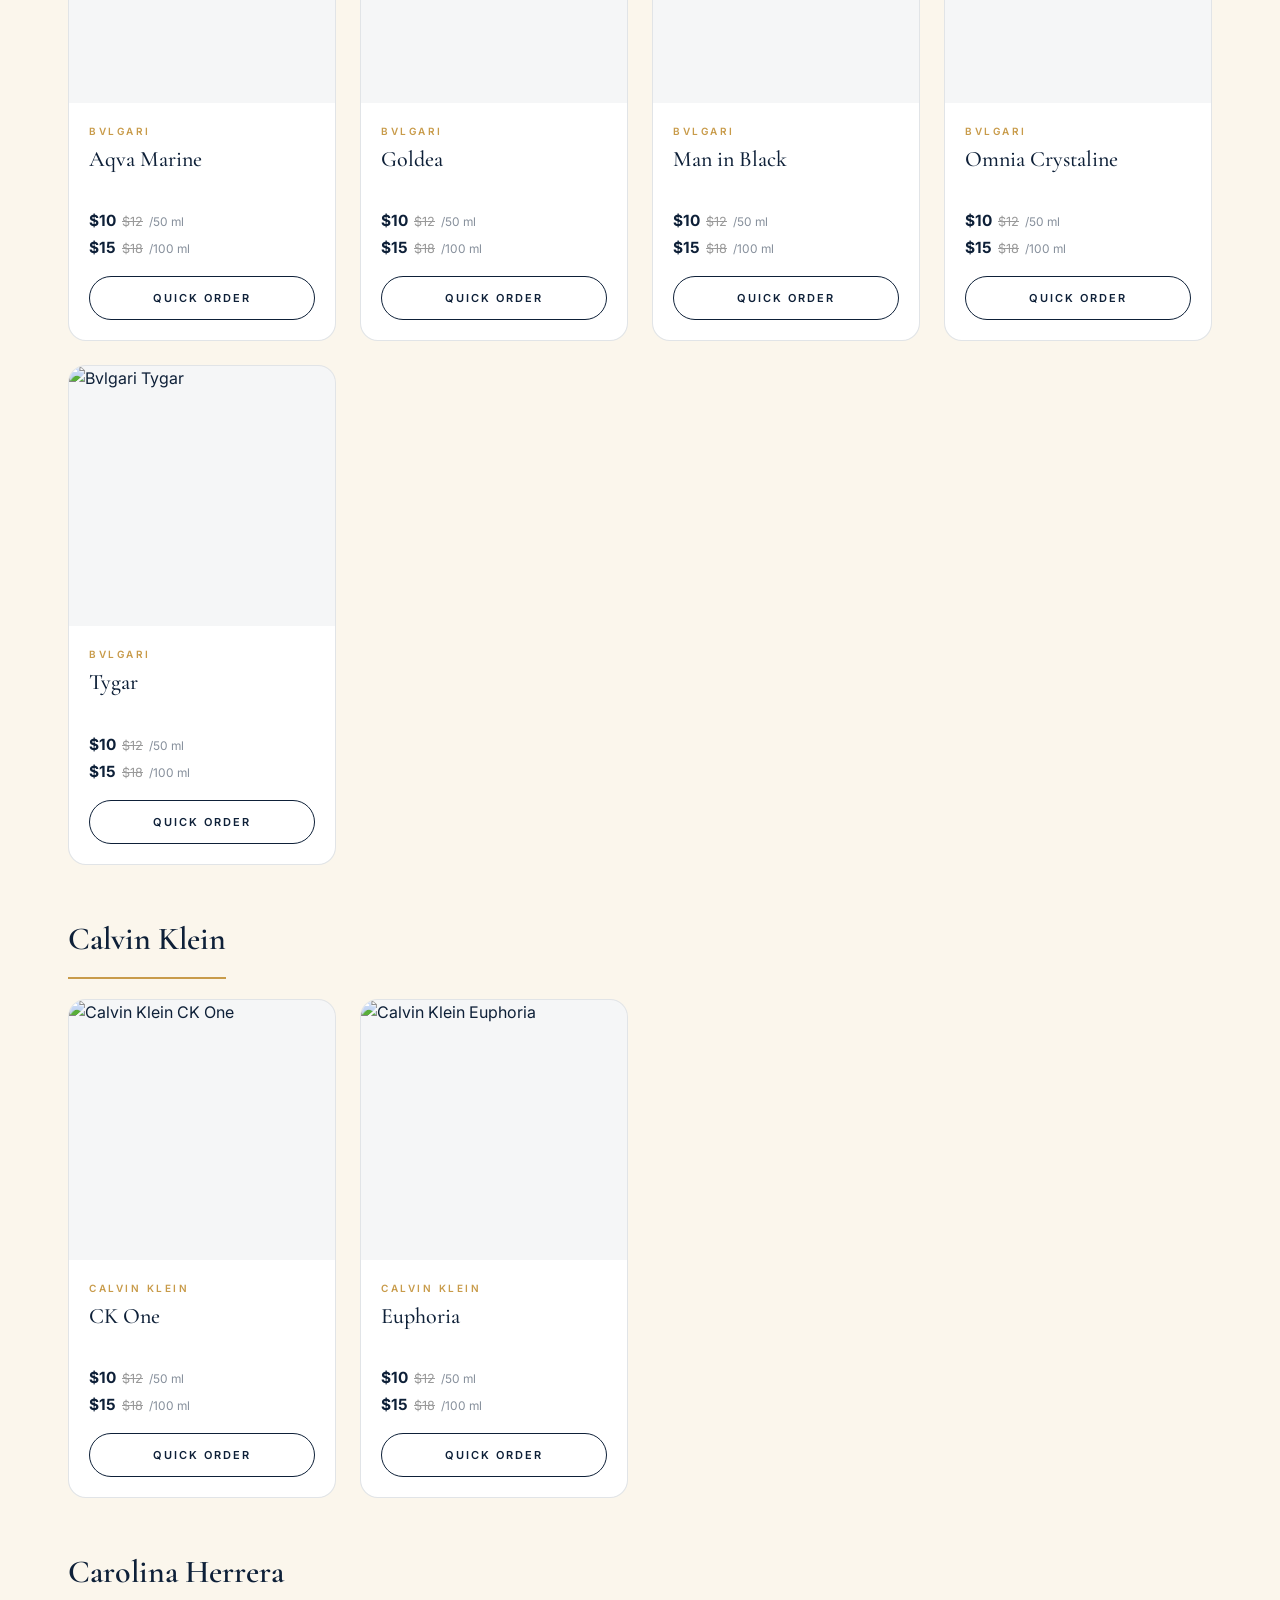
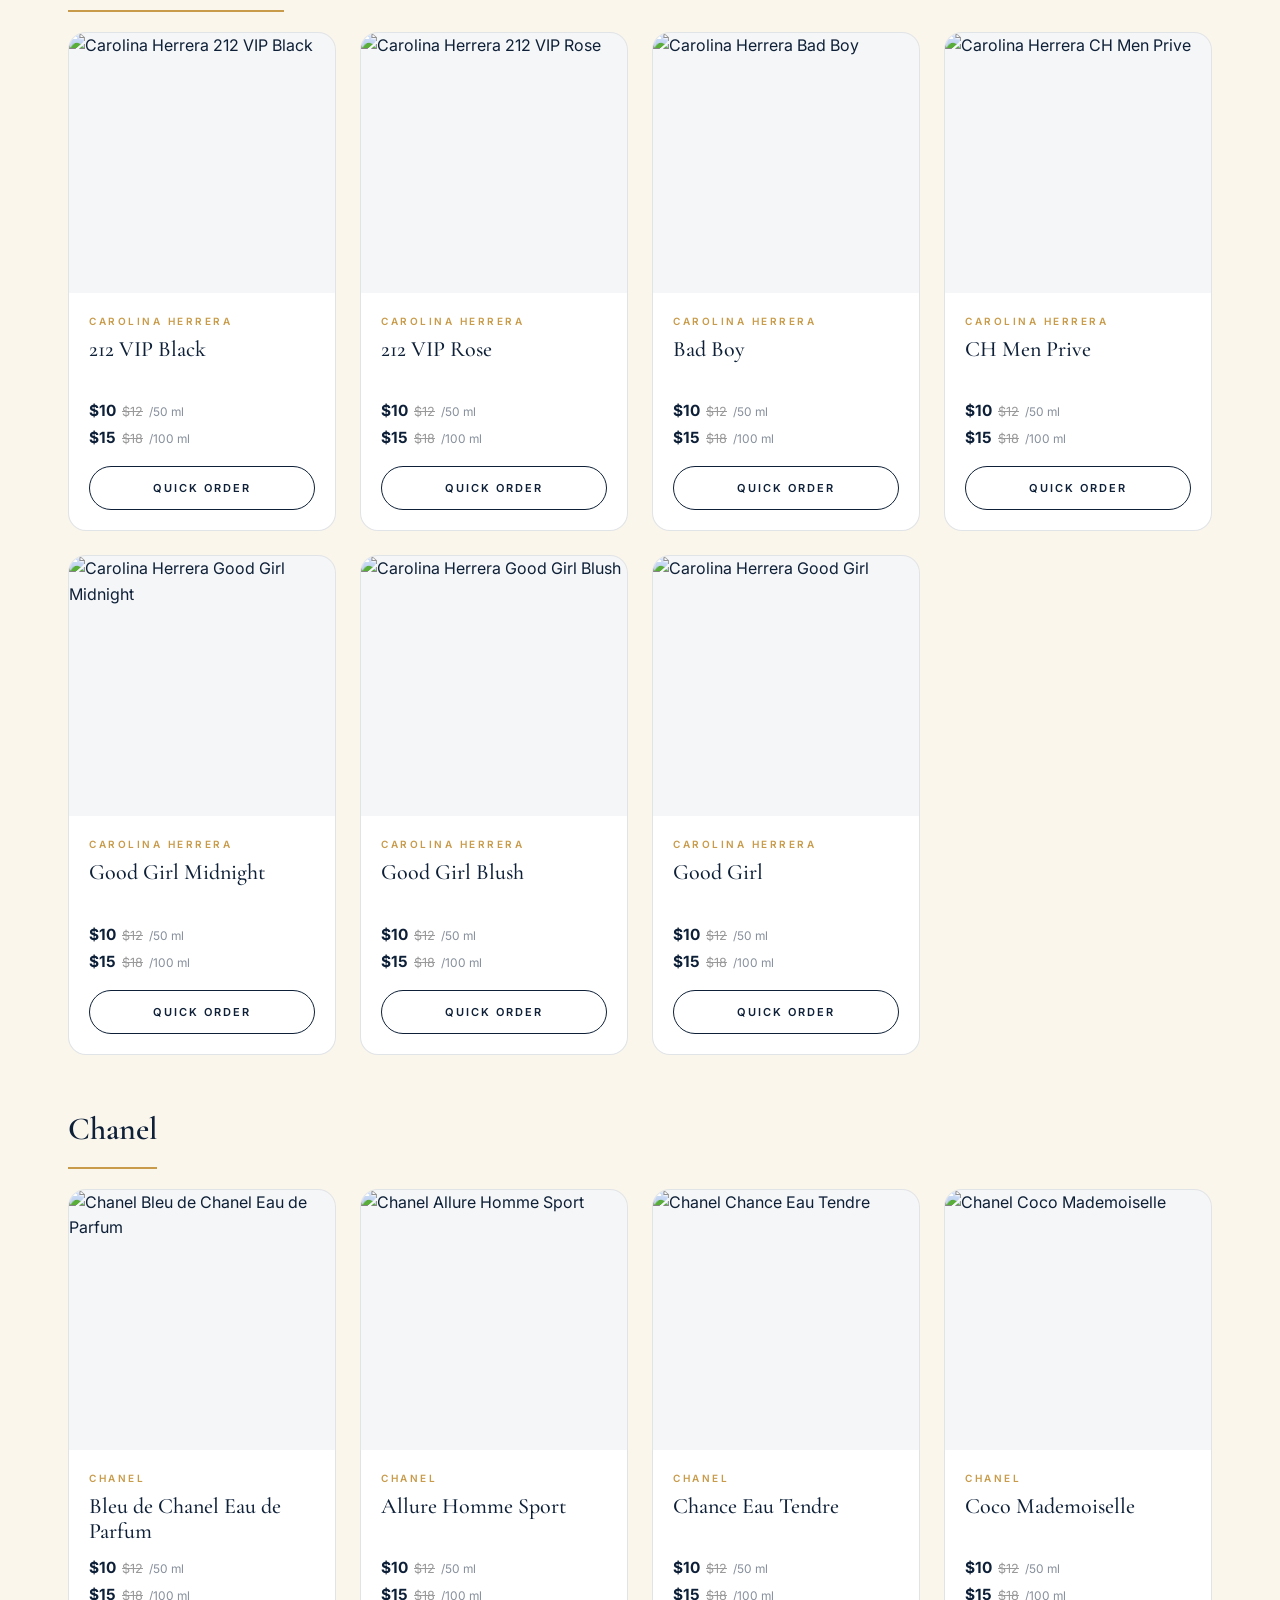
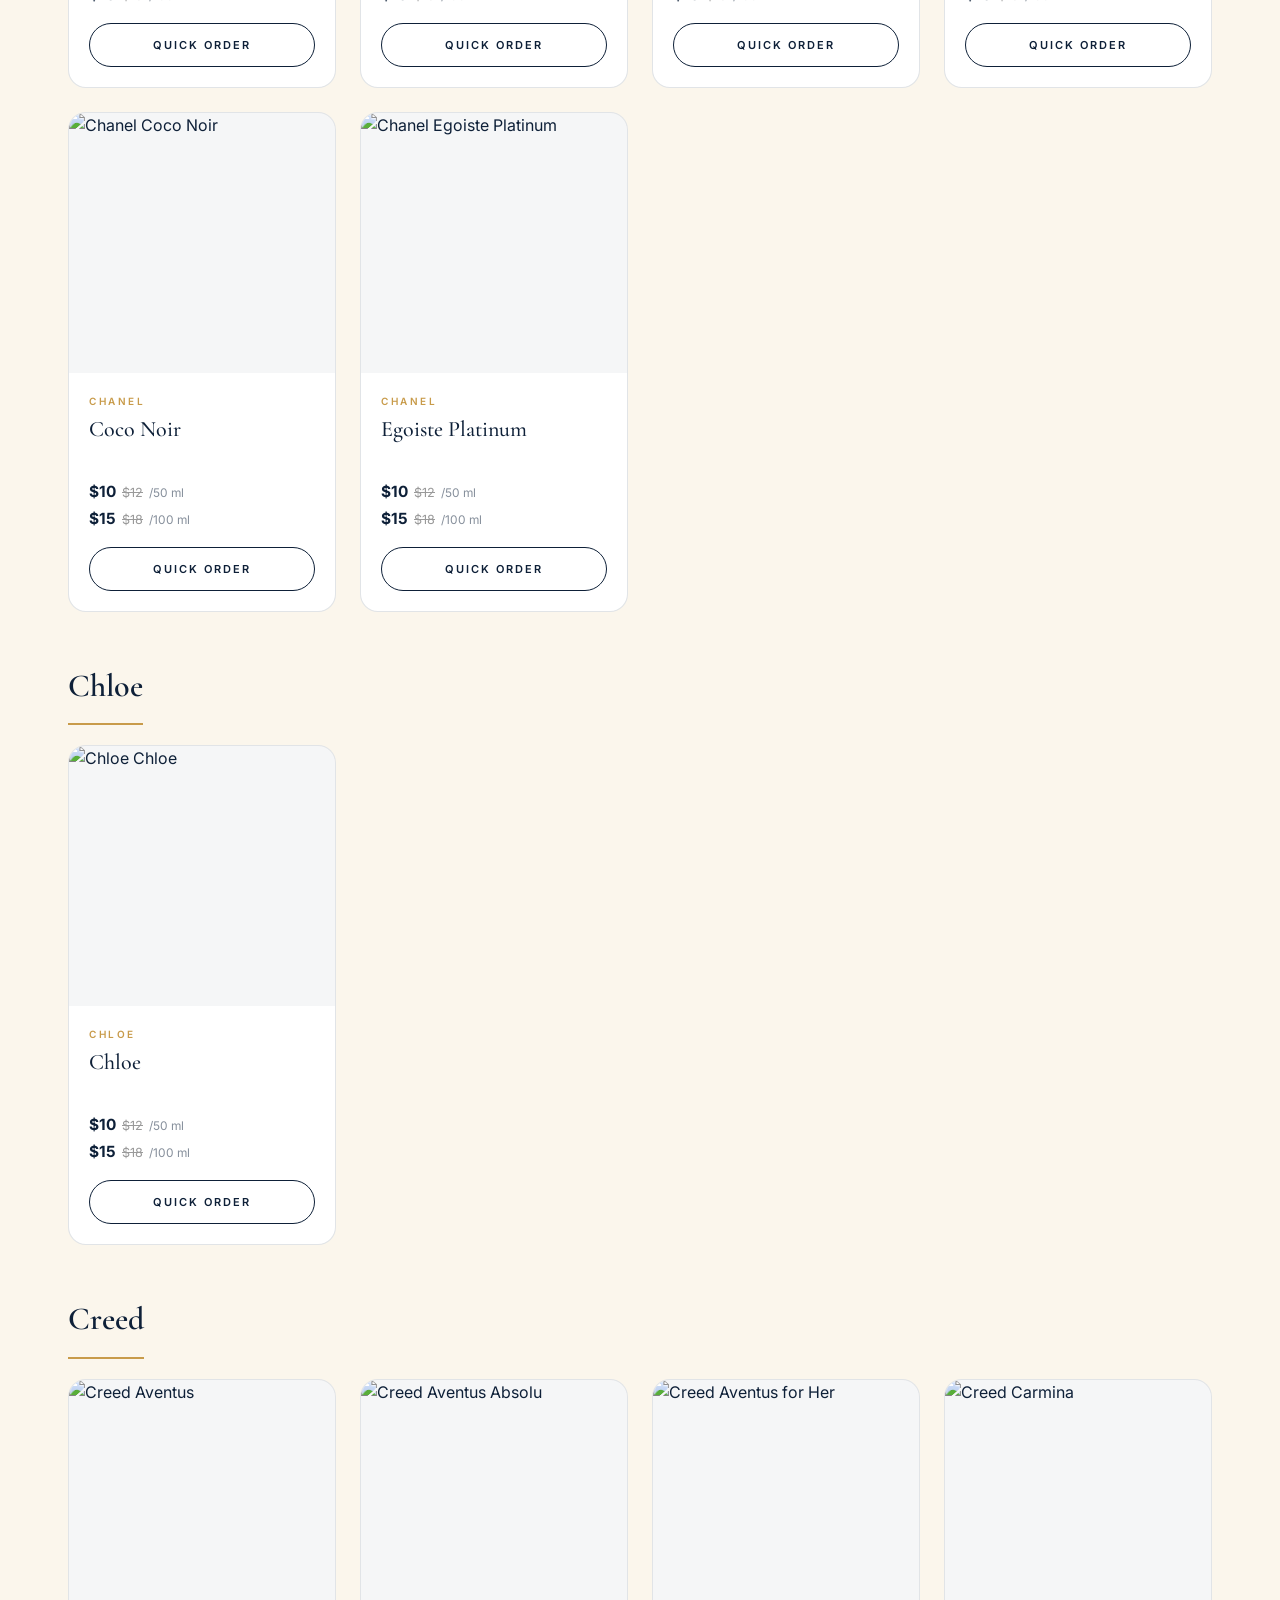
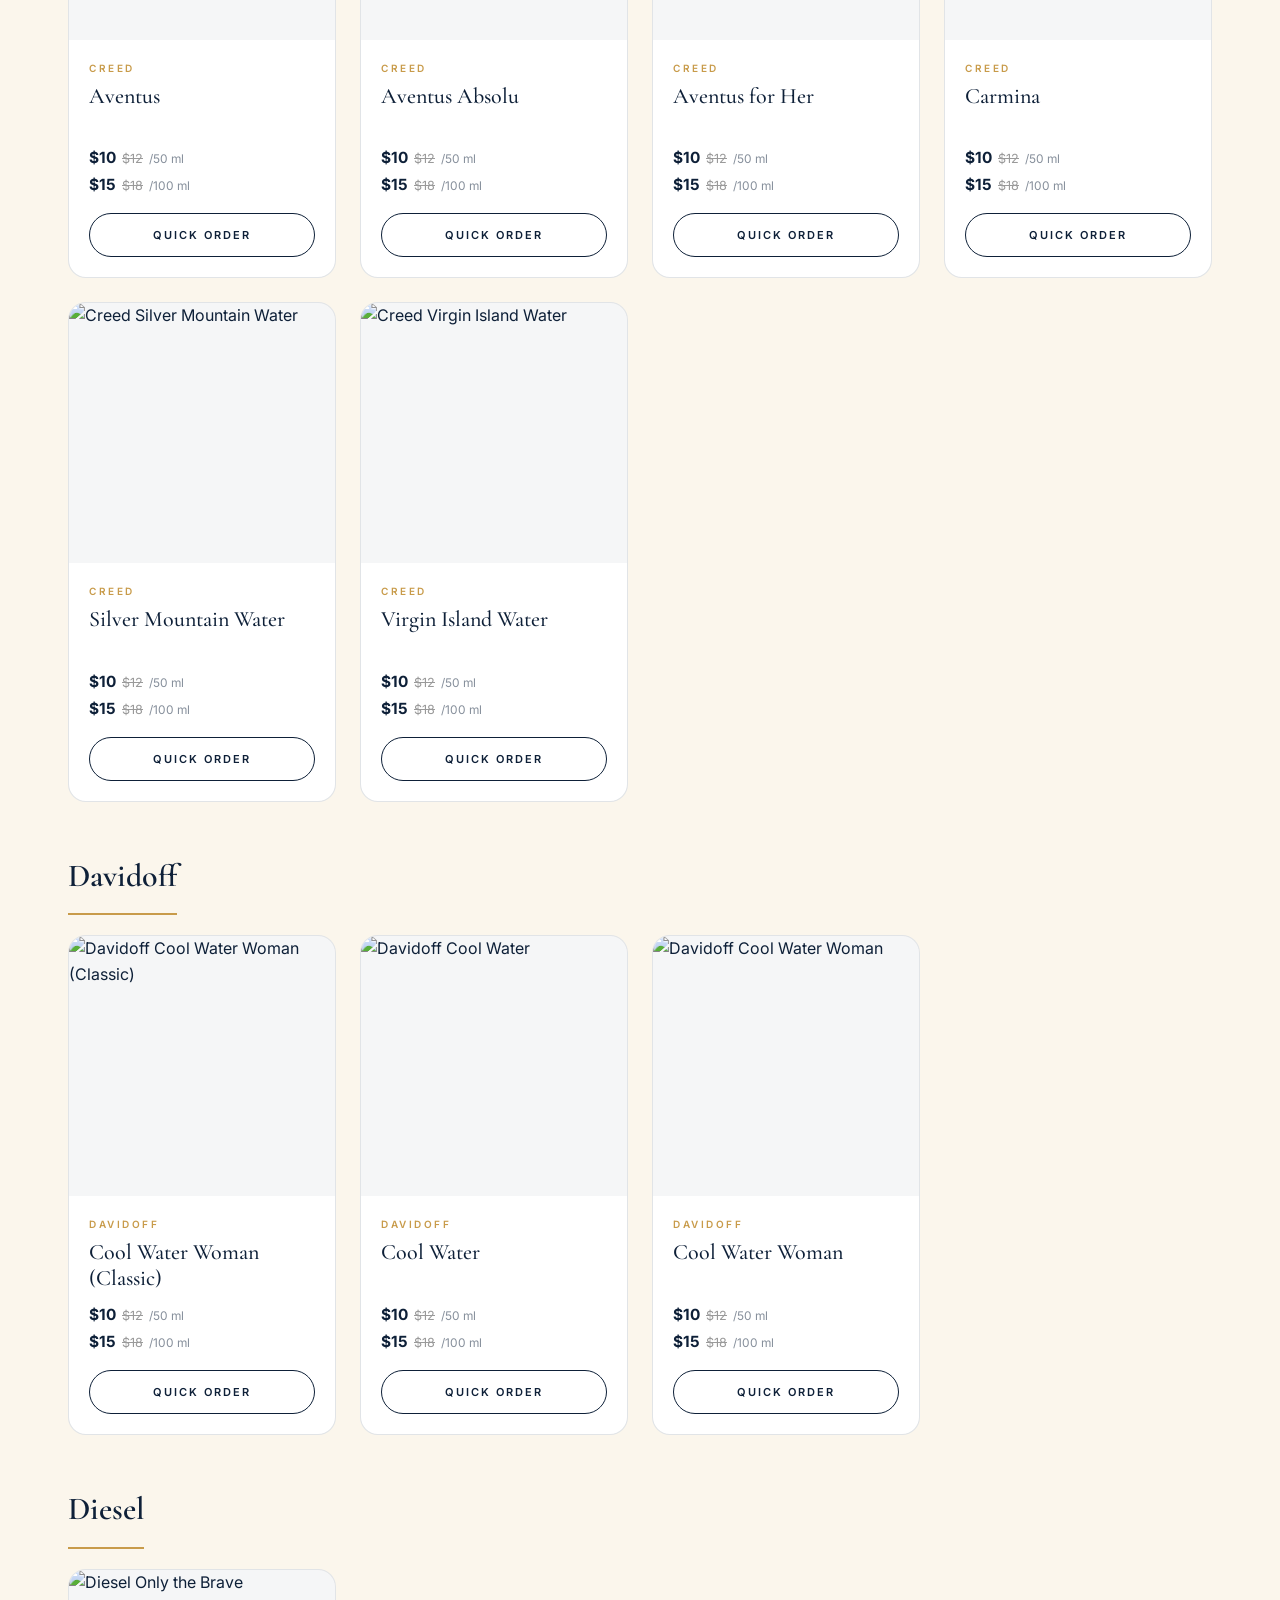
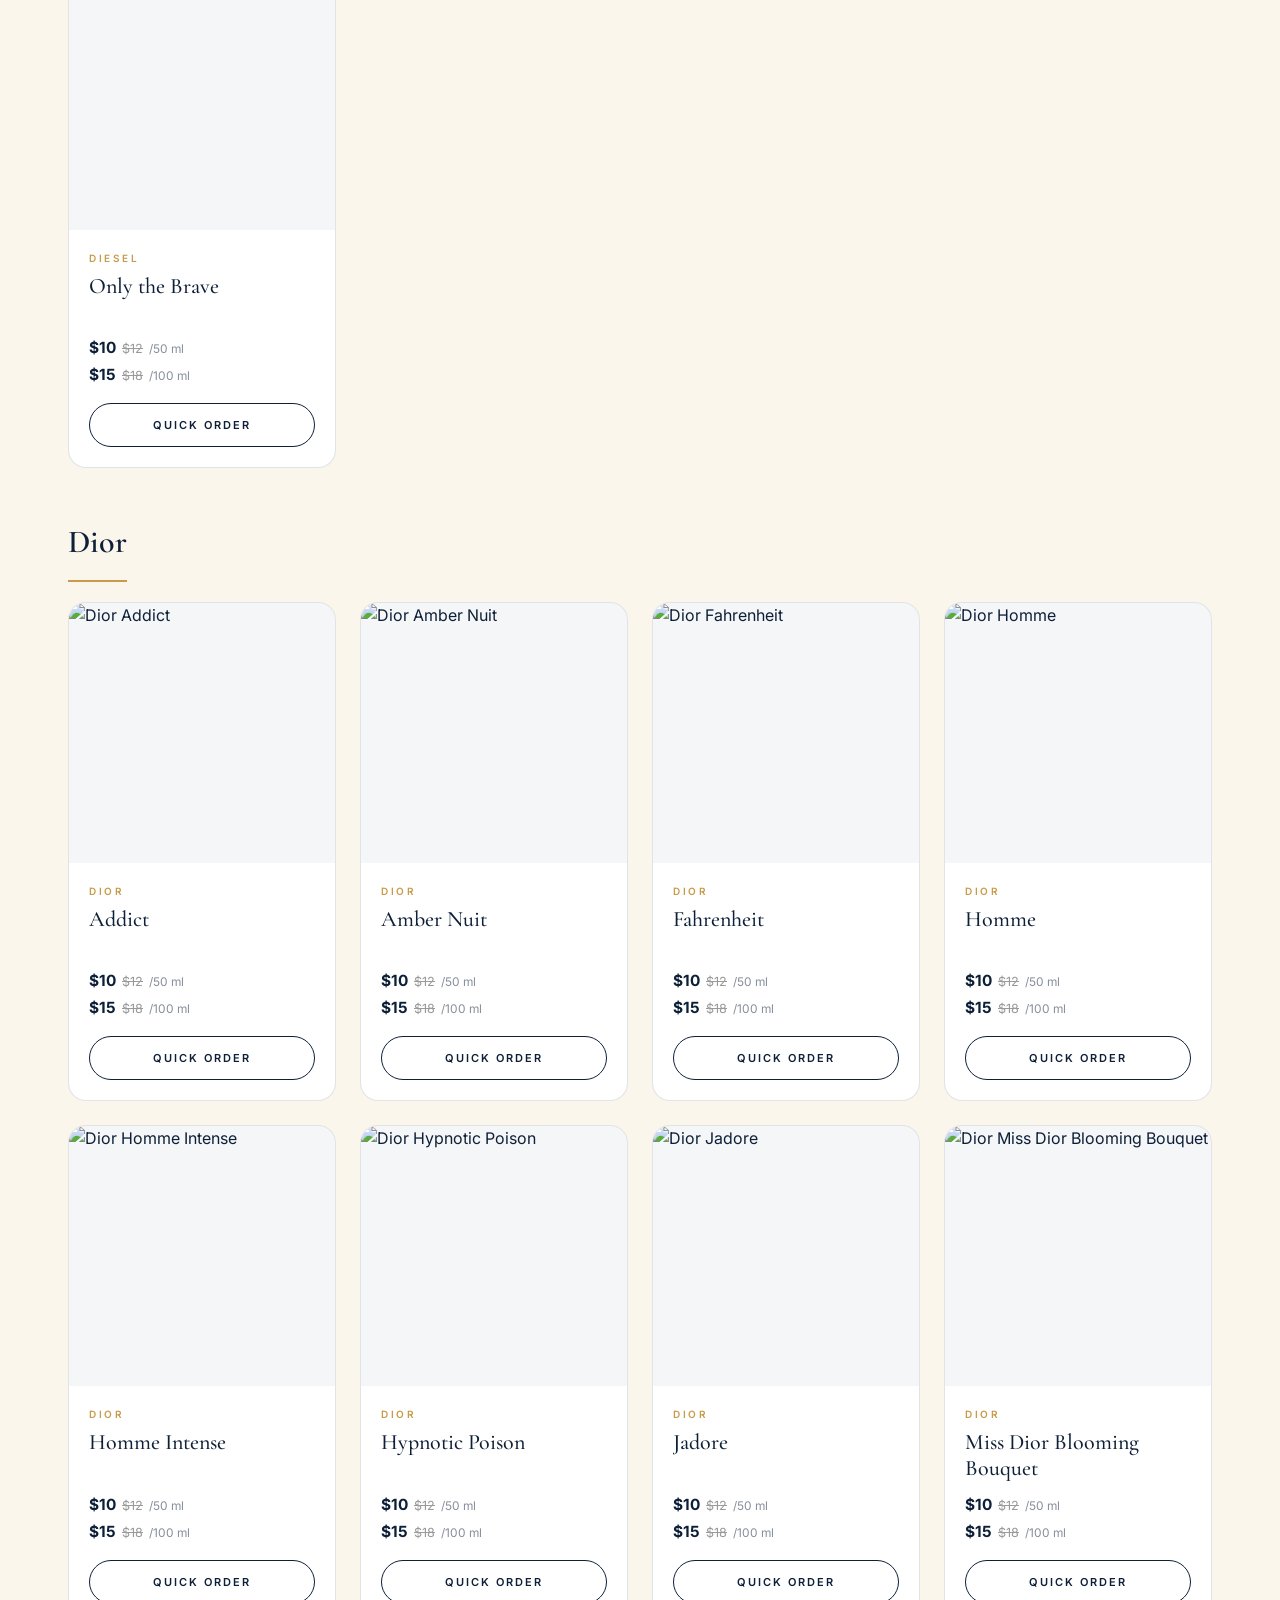
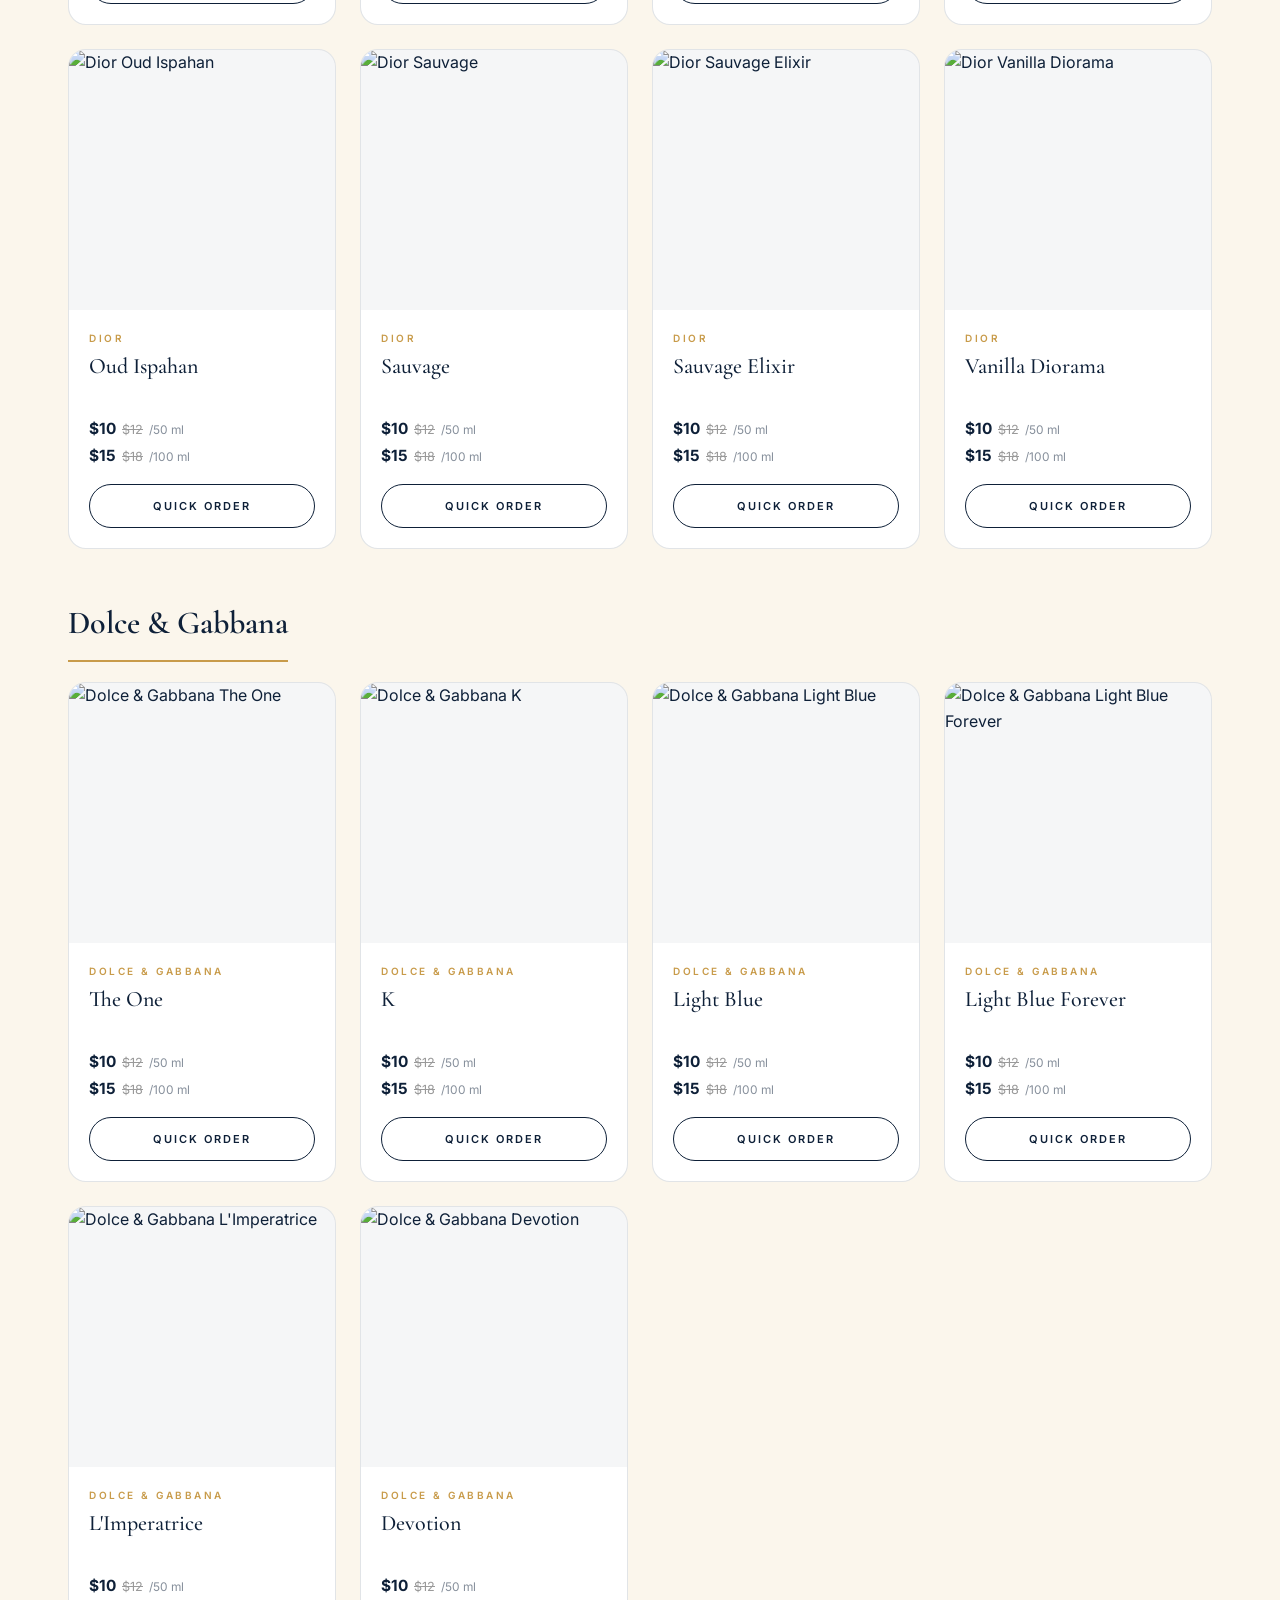
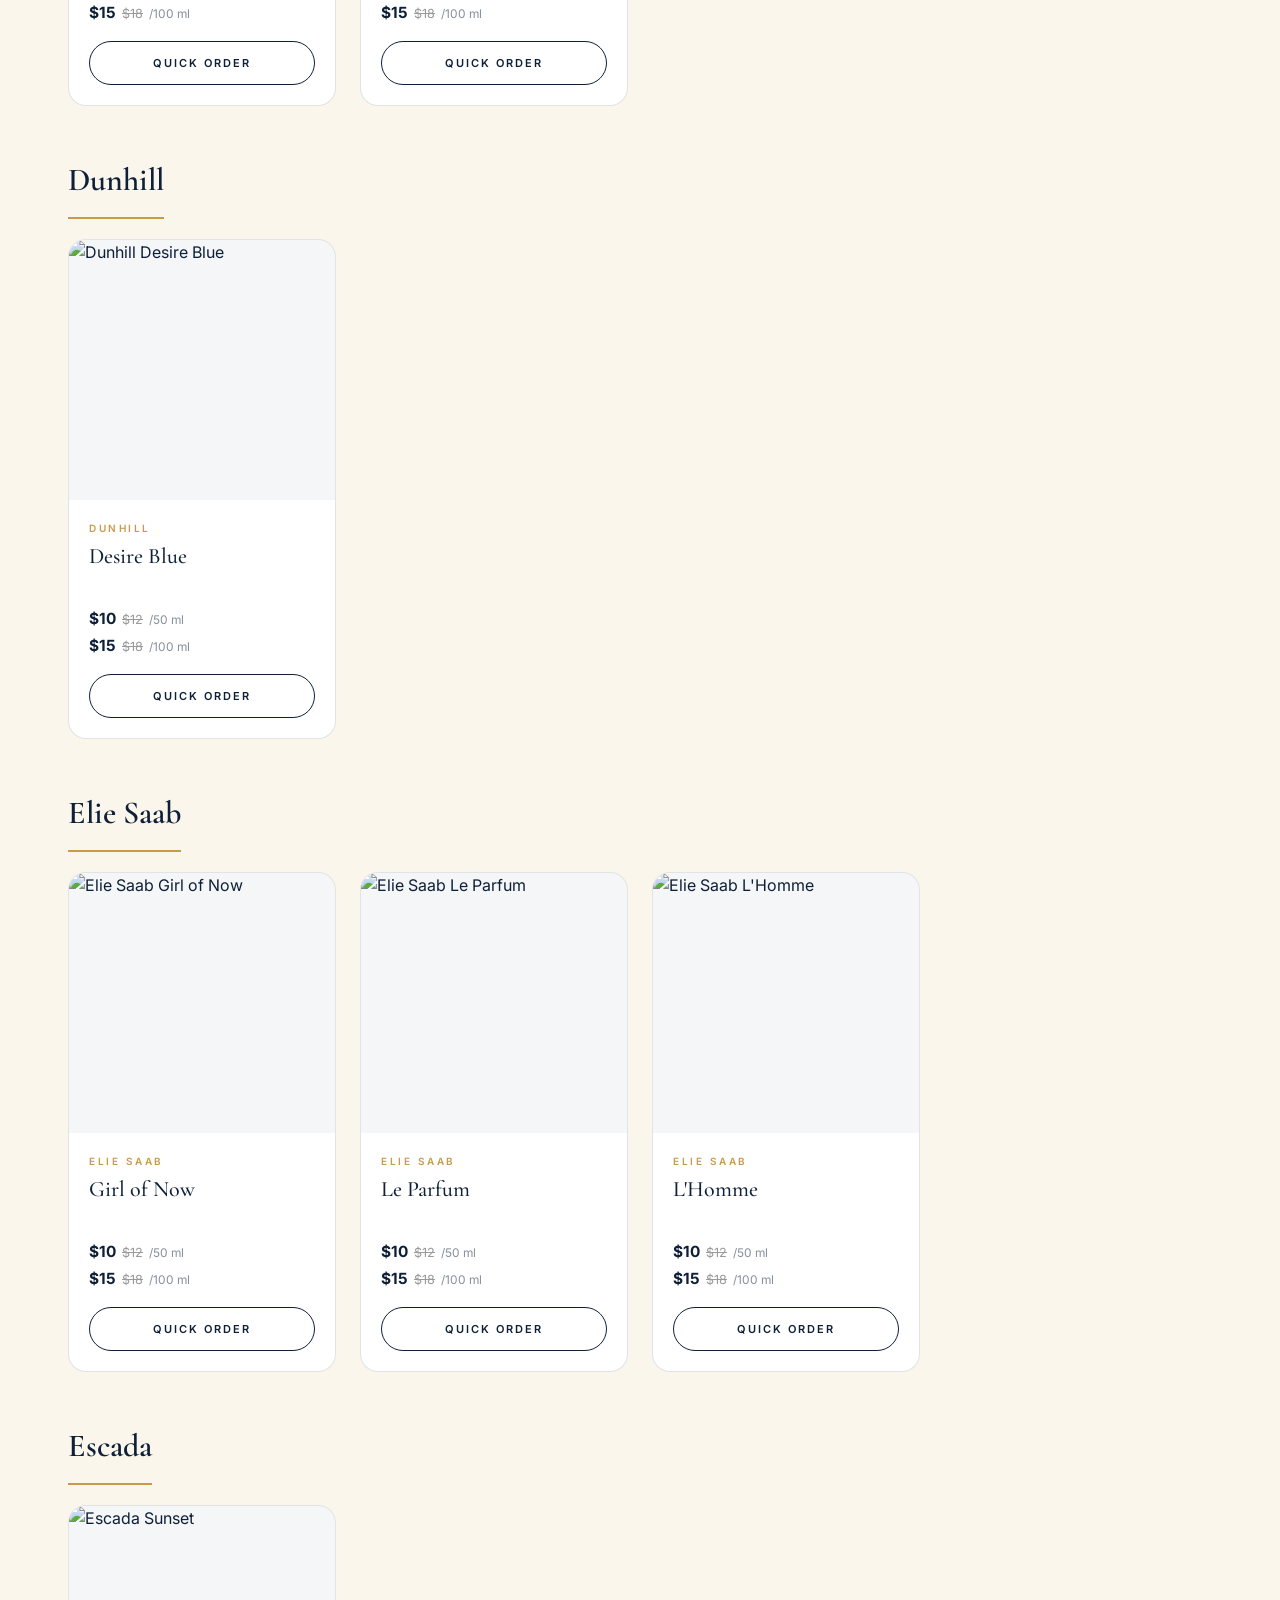
==== commit 439d4943: "Agency-style redesign (editorial hero, reveal motion, stats strip, bento packaging, wordmark footer)" ====
--- a/velmora-frangnansiasi/collection.html
+++ b/velmora-frangnansiasi/collection.html
@@ -135,7 +135,7 @@
 </head>
 <body>
     <!-- HEADER -->
-   <header class="header" id="mainHeader">
+   <header class="header header--solid" id="mainHeader">
     <div class="header-inner">
         <a href="index.html" class="logo-wrap">
             <img src="photo/logo.jpeg" alt="Velmora" class="logo-img">
@@ -155,7 +155,7 @@
     </div>
 </header>
 
-<section class="section-padding" style="padding-top: 100px;">
+<section class="section-padding" style="padding-top: 120px;">
     <div class="container" style="margin-bottom: 32px; text-align: center;">
         <div class="section-badge">Full Catalog</div>
         <h1 class="section-title">All <em>Collections</em></h1>
--- a/velmora-frangnansiasi/index.css
+++ b/velmora-frangnansiasi/index.css
@@ -1,57 +1,77 @@
 /* ═══════════════════════════════════════════════
-   VELMORA FRAGRANCIAS — Mobile-First Design System
+   VELMORA FRAGRANCIAS — Editorial Design System
+   Mobile-first · fluid type · motion-aware
    ═══════════════════════════════════════════════ */
 
 /* ── Design Tokens ── */
 :root {
-  --warm-ivory: #FFF9F0;
-  --aqua-mist: #E8F7F5;
+  --warm-ivory: #FBF6EC;
+  --aqua-mist: #EAF5F2;
   --pure-white: #FFFFFF;
   --turquoise: #159D9A;
   --champagne-gold: #C89B4A;
-  --velmora-navy: #11263F;
-  --max-w: 1200px;
-  --r-sm: 8px;
-  --r-md: 16px;
-  --r-lg: 24px;
+  --gold-deep: #A77A2B;
+  --velmora-navy: #0E2038;
+  --ink: #0A1626;
+  --line: rgba(14,32,56,0.12);
+  --max-w: 1280px;
+  --r-sm: 10px;
+  --r-md: 18px;
+  --r-lg: 28px;
+  --ease: cubic-bezier(0.22, 1, 0.36, 1);
+  --serif: 'Cormorant Garamond', 'Times New Roman', serif;
+  --sans: 'Inter', 'Outfit', system-ui, sans-serif;
 }
 
 /* ── Reset & Base ── */
 *, *::before, *::after { box-sizing: border-box; margin: 0; padding: 0; }
 html { scroll-behavior: smooth; -webkit-tap-highlight-color: transparent; }
 body {
-  font-family: 'Inter', 'Outfit', sans-serif;
+  font-family: var(--sans);
   background: var(--warm-ivory);
   color: var(--velmora-navy);
   line-height: 1.6;
   overflow-x: hidden;
   -webkit-font-smoothing: antialiased;
+  text-rendering: optimizeLegibility;
 }
 a { color: inherit; text-decoration: none; }
-button { font-family: inherit; cursor: pointer; border: none; background: none; }
+button { font-family: inherit; cursor: pointer; border: none; background: none; color: inherit; }
 img { display: block; max-width: 100%; height: auto; }
-em { font-style: italic; color: var(--champagne-gold); }
+em { font-style: italic; color: var(--champagne-gold); font-weight: 500; }
+:focus-visible { outline: 2px solid var(--champagne-gold); outline-offset: 3px; border-radius: 4px; }
+::selection { background: var(--champagne-gold); color: #fff; }
 
 /* ── Utility ── */
 .container { max-width: var(--max-w); margin: 0 auto; padding: 0 20px; }
 
-/* ══════════════════════════════
-   HEADER — Compact Mobile Bar
+/* ── Scroll reveal (only when JS is running) ── */
+.js .reveal {
+  opacity: 0; transform: translateY(32px);
+  transition: opacity 0.9s var(--ease), transform 0.9s var(--ease);
+  transition-delay: var(--d, 0s);
+}
+.js .reveal.in { opacity: 1; transform: none; }
+
+/* ══════════════════════════════
+   HEADER — transparent over hero, solid on scroll
    ══════════════════════════════ */
 .header {
   position: fixed; top: 0; left: 0; right: 0; z-index: 1000;
-  background: rgba(255,249,240,0.92);
-  backdrop-filter: blur(20px); -webkit-backdrop-filter: blur(20px);
-  border-bottom: 1px solid rgba(17,38,63,0.06);
-  transition: box-shadow 0.3s;
-}
-.header.scrolled { box-shadow: 0 4px 20px rgba(0,0,0,0.08); }
+  transition: background 0.4s var(--ease), box-shadow 0.4s, backdrop-filter 0.4s;
+  background: transparent;
+}
+.header.scrolled, .header.header--solid {
+  background: rgba(251,246,236,0.88);
+  backdrop-filter: blur(22px) saturate(1.4); -webkit-backdrop-filter: blur(22px) saturate(1.4);
+  box-shadow: 0 1px 0 var(--line);
+}
 .ticker-ribbon {
-  background: var(--velmora-navy);
-  color: rgba(255,255,255,0.9);
+  background: var(--ink);
+  color: rgba(255,255,255,0.85);
   font-size: 11px; font-weight: 500;
-  letter-spacing: 1.5px; text-transform: uppercase;
-  padding: 7px 0; text-align: center;
+  letter-spacing: 2px; text-transform: uppercase;
+  padding: 8px 0; text-align: center;
   white-space: nowrap; overflow: hidden;
 }
 .ticker-track { display: inline-flex; animation: ticker-scroll 40s linear infinite; }
@@ -59,229 +79,243 @@
 @keyframes ticker-scroll { 0% { transform: translateX(0); } 100% { transform: translateX(-50%); } }
 .header-inner {
   display: flex; align-items: center; justify-content: space-between;
-  padding: 12px 16px;
-}
-.logo-wrap { display: flex; align-items: center; gap: 8px; }
-.logo-img { height: 36px; width: 36px; border-radius: 8px; object-fit: cover; }
+  padding: 14px 20px; max-width: 1600px; margin: 0 auto;
+}
+.logo-wrap { display: flex; align-items: center; gap: 10px; }
+.logo-img { height: 38px; width: 38px; border-radius: 50%; object-fit: cover; border: 1px solid rgba(200,155,74,0.6); }
 .logo-text {
-  font-family: 'Cormorant Garamond', serif;
-  font-size: 22px; font-weight: 700;
-  letter-spacing: 3px; color: var(--velmora-navy);
+  font-family: var(--serif);
+  font-size: 24px; font-weight: 600;
+  letter-spacing: 6px; color: var(--velmora-navy);
+  transition: color 0.4s;
 }
 .nav { display: none; }
 .header-right { display: flex; align-items: center; gap: 8px; }
 .icon-btn {
-  width: 40px; height: 40px; border-radius: 50%;
+  width: 42px; height: 42px; border-radius: 50%;
   display: flex; align-items: center; justify-content: center;
-  color: var(--velmora-navy); font-size: 18px;
-  background: rgba(17,38,63,0.05);
-  transition: background 0.2s;
-}
-.icon-btn:active { background: rgba(17,38,63,0.12); }
+  color: var(--velmora-navy); font-size: 17px;
+  border: 1px solid var(--line);
+  transition: background 0.25s, color 0.4s, border-color 0.4s;
+}
+.icon-btn:active { background: rgba(14,32,56,0.1); }
+/* light header state over the dark hero */
+.header:not(.scrolled):not(.header--solid) .logo-text,
+.header:not(.scrolled):not(.header--solid) .icon-btn { color: #fff; }
+.header:not(.scrolled):not(.header--solid) .icon-btn { border-color: rgba(255,255,255,0.35); }
 
 /* ── Mobile Drawer ── */
 .mobile-drawer-overlay {
-  position: fixed; inset: 0; background: rgba(0,0,0,0.4);
+  position: fixed; inset: 0; background: rgba(10,22,38,0.55);
+  backdrop-filter: blur(4px);
   z-index: 1500; opacity: 0; pointer-events: none;
-  transition: opacity 0.3s;
+  transition: opacity 0.35s;
 }
 .mobile-drawer-overlay.show { opacity: 1; pointer-events: auto; }
 .mobile-drawer {
-  position: fixed; top: 0; right: -100%; width: 85%; max-width: 340px;
-  height: 100vh; background: var(--velmora-navy); z-index: 2000;
+  position: fixed; top: 0; right: -100%; width: 88%; max-width: 380px;
+  height: 100vh; height: 100dvh; background: var(--ink); z-index: 2000;
   display: flex; flex-direction: column;
-  transition: right 0.35s cubic-bezier(0.4, 0, 0.2, 1);
+  transition: right 0.5s var(--ease);
   overflow-y: auto;
 }
 .mobile-drawer.open { right: 0; }
 .drawer-header {
   display: flex; align-items: center; justify-content: space-between;
-  padding: 20px 24px; border-bottom: 1px solid rgba(255,255,255,0.08);
-}
-.drawer-logo {
-  font-family: 'Cormorant Garamond', serif;
-  font-size: 24px; font-weight: 700;
-  color: var(--champagne-gold); letter-spacing: 3px;
-}
+  padding: 22px 28px; border-bottom: 1px solid rgba(255,255,255,0.08);
+}
+.drawer-logo { font-family: var(--serif); font-size: 24px; font-weight: 600; color: var(--champagne-gold); letter-spacing: 6px; }
 .drawer-close {
-  width: 36px; height: 36px; border-radius: 50%;
-  background: rgba(255,255,255,0.08); color: white;
-  display: flex; align-items: center; justify-content: center;
-  font-size: 18px;
-}
-.drawer-nav { padding: 16px 0; flex: 1; }
+  width: 38px; height: 38px; border-radius: 50%;
+  border: 1px solid rgba(255,255,255,0.2); color: white;
+  display: flex; align-items: center; justify-content: center; font-size: 16px;
+}
+.drawer-nav { padding: 12px 0; flex: 1; }
 .drawer-nav-link {
-  display: flex; align-items: center; gap: 16px;
-  padding: 16px 24px; color: rgba(255,255,255,0.85);
-  font-size: 15px; font-weight: 500;
-  transition: background 0.2s;
-}
-.drawer-nav-link:active { background: rgba(255,255,255,0.06); }
-.drawer-nav-link i { width: 20px; text-align: center; color: var(--champagne-gold); }
-.drawer-footer { padding: 20px 24px; border-top: 1px solid rgba(255,255,255,0.08); }
-.drawer-social { display: flex; gap: 20px; justify-content: center; }
-.drawer-social a { color: rgba(255,255,255,0.6); font-size: 20px; }
-
-/* ══════════════════════════════
-   HERO — Full-Bleed Mobile
+  display: flex; align-items: center; gap: 18px;
+  padding: 18px 28px; color: rgba(255,255,255,0.88);
+  font-family: var(--serif); font-size: 26px; font-weight: 500;
+  border-bottom: 1px solid rgba(255,255,255,0.05);
+  transition: background 0.2s, padding-left 0.3s var(--ease), color 0.2s;
+}
+.drawer-nav-link:hover, .drawer-nav-link:active { background: rgba(255,255,255,0.04); padding-left: 36px; color: var(--champagne-gold); }
+.drawer-nav-link i { width: 20px; text-align: center; color: var(--champagne-gold); font-size: 15px; }
+.drawer-footer { padding: 24px 28px; border-top: 1px solid rgba(255,255,255,0.08); }
+.drawer-social { display: flex; gap: 22px; justify-content: center; }
+.drawer-social a { color: rgba(255,255,255,0.6); font-size: 20px; transition: color 0.2s; }
+.drawer-social a:hover { color: var(--champagne-gold); }
+
+/* ══════════════════════════════
+   BUTTONS
+   ══════════════════════════════ */
+.btn-primary {
+  display: inline-flex; align-items: center; justify-content: center; gap: 10px;
+  padding: 17px 32px; border-radius: 50px;
+  font-size: 12px; font-weight: 600;
+  text-transform: uppercase; letter-spacing: 2px;
+  transition: transform 0.3s var(--ease), box-shadow 0.3s, background 0.3s, color 0.3s;
+}
+.btn-primary:hover { transform: translateY(-2px); }
+.btn-primary:active { transform: scale(0.97); }
+.btn-primary--gold {
+  background: var(--champagne-gold); color: #fff;
+  box-shadow: 0 10px 30px rgba(200,155,74,0.35);
+}
+.btn-primary--gold:hover { background: var(--gold-deep); }
+.btn-primary--navy {
+  background: var(--velmora-navy); color: #fff;
+  border: 1px solid var(--velmora-navy);
+}
+.btn-primary--navy:hover, .btn-primary--navy:active {
+  background: var(--champagne-gold); border-color: var(--champagne-gold);
+  box-shadow: 0 10px 30px rgba(200,155,74,0.4);
+}
+.btn-primary--outline { background: transparent; border: 1.5px solid #fff; color: #fff; }
+
+/* ══════════════════════════════
+   HERO — cinematic, left-aligned
    ══════════════════════════════ */
 .hero {
   position: relative;
-  min-height: 100vh; min-height: 100dvh;
-  display: flex; align-items: center; justify-content: center;
-  text-align: center; overflow: hidden;
-}
-.hero-bg {
-  position: absolute; inset: 0; z-index: 0;
-}
-.hero-bg-desktop {
+  min-height: 100vh; min-height: 100svh;
+  display: flex; align-items: flex-end;
+  overflow: hidden; color: #fff;
+}
+.hero-bg { position: absolute; inset: 0; z-index: 0; }
+.hero-bg img {
   width: 100%; height: 100%; object-fit: cover;
-  display: none;
-}
-.hero-bg-mobile {
-  width: 100%; height: 100%; object-fit: cover;
-}
+  animation: hero-zoom 18s ease-out forwards;
+}
+.hero-bg-desktop { display: none; }
+@keyframes hero-zoom { from { transform: scale(1.12); } to { transform: scale(1); } }
 .hero-overlay {
-  position: absolute; inset: 0;
-  background: linear-gradient(
-    to bottom,
-    rgba(17,38,63,0.35) 0%,
-    rgba(17,38,63,0.65) 100%
-  );
-  z-index: 1;
+  position: absolute; inset: 0; z-index: 1;
+  background:
+    linear-gradient(to top, rgba(10,22,38,0.92) 0%, rgba(10,22,38,0.35) 55%, rgba(10,22,38,0.55) 100%);
 }
 .hero-content {
   position: relative; z-index: 2;
-  padding: 0 24px; padding-top: 120px;
-  max-width: 560px;
+  width: 100%; max-width: var(--max-w); margin: 0 auto;
+  padding: 140px 24px 120px;
 }
 .hero-eyebrow {
-  font-size: 11px; letter-spacing: 2.5px; text-transform: uppercase;
+  display: inline-flex; align-items: center; gap: 14px;
+  font-size: 11px; letter-spacing: 3px; text-transform: uppercase;
   color: var(--champagne-gold); font-weight: 600;
-  margin-bottom: 16px;
-  text-shadow: 0 2px 6px rgba(0,0,0,0.8);
-}
+  margin-bottom: 24px;
+}
+.hero-eyebrow::before { content: ''; width: 40px; height: 1px; background: var(--champagne-gold); }
 .hero-title {
-  font-family: 'Cormorant Garamond', serif;
-  font-size: 40px; line-height: 1.15;
-  font-weight: 600; color: #FFFFFF;
-  margin-bottom: 16px;
-  text-shadow: 0 2px 12px rgba(0,0,0,0.85), 0 0 20px rgba(0,0,0,0.6);
-}
+  font-family: var(--serif);
+  font-size: clamp(46px, 12vw, 128px);
+  line-height: 0.98; letter-spacing: -0.02em;
+  font-weight: 500; color: #fff;
+  margin-bottom: 28px;
+}
+.hero-title em { display: block; font-weight: 400; }
 .hero-sub {
-  font-size: 15px; line-height: 1.7;
-  color: rgba(255,255,255,0.92); margin-bottom: 32px;
-  text-shadow: 0 2px 8px rgba(0,0,0,0.85);
-}
-.hero-cta-group { display: flex; flex-direction: column; gap: 12px; }
-.btn-primary {
-  display: inline-flex; align-items: center; justify-content: center; gap: 10px;
-  padding: 16px 28px; border-radius: 50px;
-  font-size: 14px; font-weight: 600;
-  text-transform: uppercase; letter-spacing: 1px;
-  transition: transform 0.2s, box-shadow 0.2s;
-}
-.btn-primary:active { transform: scale(0.97); }
-.btn-primary--gold {
-  background: var(--champagne-gold); color: white;
-  box-shadow: 0 6px 24px rgba(200,155,74,0.35);
-}
-.btn-primary--navy {
-  background: var(--velmora-navy); color: #FFFFFF;
-  border: 1px solid var(--velmora-navy);
-  box-shadow: 0 6px 20px rgba(17,38,63,0.25);
-  transition: all 0.25s ease;
-}
-.btn-primary--navy:hover, .btn-primary--navy:active {
-  background: var(--champagne-gold); color: #FFFFFF;
-  border-color: var(--champagne-gold);
-  box-shadow: 0 8px 24px rgba(200,155,74,0.4);
-}
-.btn-primary--outline {
-  background: transparent;
-  border: 1.5px solid #FFFFFF;
-  color: #FFFFFF;
-}
-.scroll-hint {
-  position: absolute; bottom: 24px; left: 50%;
-  transform: translateX(-50%); z-index: 2;
-  font-size: 20px; color: #FFFFFF; opacity: 0.8;
-  animation: bounce 2s infinite;
-}
-@keyframes bounce { 0%,100% { transform: translateX(-50%) translateY(0); } 50% { transform: translateX(-50%) translateY(-8px); } }
+  font-size: 16px; line-height: 1.75; max-width: 480px;
+  color: rgba(255,255,255,0.8); margin-bottom: 36px;
+}
+.hero-cta-group { display: flex; flex-direction: column; gap: 14px; align-items: stretch; }
+.hero-meta {
+  position: absolute; z-index: 2; left: 0; right: 0; bottom: 0;
+  border-top: 1px solid rgba(255,255,255,0.18);
+  background: rgba(10,22,38,0.35); backdrop-filter: blur(10px); -webkit-backdrop-filter: blur(10px);
+  display: grid; grid-template-columns: repeat(2, 1fr);
+}
+.hero-meta div {
+  padding: 16px 24px; font-size: 11px; letter-spacing: 2px; text-transform: uppercase;
+  color: rgba(255,255,255,0.75);
+  border-right: 1px solid rgba(255,255,255,0.12);
+}
+.hero-meta div:nth-child(n+3) { display: none; }
+.hero-meta strong { display: block; font-family: var(--serif); font-size: 22px; letter-spacing: 0; text-transform: none; color: #fff; font-weight: 500; }
+.scroll-hint { display: none; }
 
 /* ══════════════════════════════
    BRAND MARQUEE
    ══════════════════════════════ */
 .brand-strip {
-  overflow: hidden; padding: 18px 0;
-  background: var(--aqua-mist);
-  border-top: 1px solid rgba(200,155,74,0.15);
-  border-bottom: 1px solid rgba(200,155,74,0.15);
-}
-.brand-strip-inner {
-  display: inline-flex; animation: marquee-scroll 25s linear infinite;
-}
+  overflow: hidden; padding: 22px 0;
+  background: var(--ink);
+}
+.brand-strip-inner { display: inline-flex; animation: marquee-scroll 30s linear infinite; }
 .brand-item {
-  font-family: 'Cormorant Garamond', serif;
-  font-size: 16px; font-weight: 600;
-  color: var(--velmora-navy); letter-spacing: 2px;
-  text-transform: uppercase; white-space: nowrap;
-  margin: 0 24px; opacity: 0.6;
-}
+  font-family: var(--serif); font-style: italic;
+  font-size: 22px; font-weight: 500;
+  color: rgba(255,255,255,0.7); letter-spacing: 1px;
+  white-space: nowrap; margin: 0 28px;
+}
+.brand-item::after { content: '✦'; color: var(--champagne-gold); font-size: 12px; margin-left: 56px; font-style: normal; }
 @keyframes marquee-scroll { 0% { transform: translateX(0); } 100% { transform: translateX(-50%); } }
 
 /* ══════════════════════════════
+   STATS STRIP
+   ══════════════════════════════ */
+.stats-strip { background: var(--warm-ivory); border-bottom: 1px solid var(--line); }
+.stats-grid {
+  max-width: var(--max-w); margin: 0 auto;
+  display: grid; grid-template-columns: repeat(2, 1fr);
+}
+.stat { padding: 36px 20px; text-align: center; border-right: 1px solid var(--line); border-bottom: 1px solid var(--line); }
+.stat:nth-child(2n) { border-right: none; }
+.stat:nth-last-child(-n+2) { border-bottom: none; }
+.stat-num { font-family: var(--serif); font-size: clamp(40px, 8vw, 64px); line-height: 1; font-weight: 500; color: var(--velmora-navy); }
+.stat-num em { font-size: 0.6em; }
+.stat-label { margin-top: 10px; font-size: 11px; letter-spacing: 2.5px; text-transform: uppercase; color: rgba(14,32,56,0.55); }
+
+/* ══════════════════════════════
    SECTIONS — Global
    ══════════════════════════════ */
-.section-padding { padding: 64px 20px; }
+.section-padding { padding: 88px 20px; }
 .section-badge {
-  display: inline-block;
-  font-size: 11px; letter-spacing: 2px; text-transform: uppercase;
+  display: inline-flex; align-items: center; gap: 12px;
+  font-size: 11px; letter-spacing: 3px; text-transform: uppercase;
   color: var(--champagne-gold); font-weight: 600;
-  margin-bottom: 8px;
-}
+  margin-bottom: 14px;
+}
+.section-badge::before { content: ''; width: 28px; height: 1px; background: currentColor; }
 .section-title {
-  font-family: 'Cormorant Garamond', serif;
-  font-size: 32px; font-weight: 600; line-height: 1.2;
-  color: var(--velmora-navy); margin-bottom: 16px;
-}
-.section-sub {
-  font-size: 14px; line-height: 1.7;
-  color: rgba(17,38,63,0.65); max-width: 480px;
-}
-
-/* ══════════════════════════════
-   ABOUT US — Image BG + Text
+  font-family: var(--serif);
+  font-size: clamp(38px, 8vw, 72px); font-weight: 500; line-height: 1.02;
+  letter-spacing: -0.015em;
+  color: var(--velmora-navy); margin-bottom: 20px;
+}
+.section-sub { font-size: 15px; line-height: 1.8; color: rgba(14,32,56,0.65); max-width: 480px; }
+
+/* ══════════════════════════════
+   ABOUT US
    ══════════════════════════════ */
 .about-section {
   position: relative; overflow: hidden;
-  min-height: 420px;
+  min-height: 520px;
   display: flex; align-items: flex-end;
 }
-.about-bg {
-  position: absolute; inset: 0;
-  width: 100%; height: 100%;
-}
-.about-bg img {
-  width: 100%; height: 100%;
-  object-fit: cover;
-  display: block;
-}
+.about-bg { position: absolute; inset: 0; width: 100%; height: 100%; }
+.about-bg img { width: 100%; height: 100%; object-fit: cover; display: block; }
 .about-overlay {
   position: absolute; inset: 0;
-  background: linear-gradient(to top, rgba(17,38,63,0.88) 0%, rgba(17,38,63,0.3) 100%);
-}
-.about-content {
-  position: relative; z-index: 1;
-  padding: 40px 24px 48px;
-}
-.about-content .section-badge { color: var(--champagne-gold); }
+  background: linear-gradient(to top, rgba(10,22,38,0.94) 0%, rgba(10,22,38,0.55) 100%);
+}
+.about-content { position: relative; z-index: 1; padding: 72px 24px 64px; }
 .about-content .section-title { color: white; }
-.about-content p {
-  color: rgba(255,255,255,0.82);
-  font-size: 14px; line-height: 1.8;
-}
+.about-content p { color: rgba(255,255,255,0.8); font-size: 15px; line-height: 1.9; }
+
+.tip-item {
+  display: flex; gap: 18px; align-items: flex-start;
+  padding: 20px 0; border-bottom: 1px solid rgba(255,255,255,0.1);
+}
+.tip-item:last-child { border-bottom: none; }
+.tip-icon {
+  width: 46px; height: 46px; flex-shrink: 0;
+  border-radius: 50%;
+  border: 1px solid rgba(200,155,74,0.5);
+  display: flex; align-items: center; justify-content: center;
+  color: var(--champagne-gold); font-size: 17px;
+}
+.tip-item h4 { font-family: var(--serif); font-size: 22px; font-weight: 500; color: white; margin-bottom: 4px; }
+.tip-item p { font-size: 14px; line-height: 1.75; color: rgba(255,255,255,0.68); }
 
 /* ══════════════════════════════
    BEST SELLERS — Horizontal Scroll
@@ -291,275 +325,197 @@
   -webkit-overflow-scrolling: touch;
   scroll-snap-type: x mandatory;
   scrollbar-width: none;
-  padding-bottom: 8px;
+  padding-bottom: 12px;
 }
 .products-scroll-wrapper::-webkit-scrollbar { display: none; }
 .scroll-arrow {
-  position: absolute;
-  top: 50%;
-  transform: translateY(-50%);
-  width: 44px;
-  height: 44px;
-  border-radius: 50%;
+  position: absolute; top: 40%; transform: translateY(-50%);
+  width: 52px; height: 52px; border-radius: 50%;
   background: var(--pure-white);
-  border: 1px solid rgba(17,38,63,0.1);
+  border: 1px solid var(--line);
   color: var(--velmora-navy);
-  display: none;
-  align-items: center;
-  justify-content: center;
-  font-size: 16px;
-  box-shadow: 0 4px 12px rgba(0,0,0,0.08);
-  cursor: pointer;
-  z-index: 10;
-  transition: all 0.25s ease;
-}
-.scroll-arrow:hover {
-  background: var(--velmora-navy);
-  color: white;
-  border-color: var(--velmora-navy);
-  box-shadow: 0 6px 16px rgba(17,38,63,0.15);
-}
-.scroll-arrow--left {
-  left: 8px;
-}
-.scroll-arrow--right {
-  right: 8px;
-}
-
-.products-scroll-track {
-  display: flex; gap: 16px;
-  padding: 0 20px;
-}
+  display: none; align-items: center; justify-content: center;
+  font-size: 15px; z-index: 10;
+  box-shadow: 0 10px 30px rgba(10,22,38,0.12);
+  transition: all 0.3s var(--ease);
+}
+.scroll-arrow:hover { background: var(--velmora-navy); color: white; transform: translateY(-50%) scale(1.06); }
+.scroll-arrow--left { left: 20px; }
+.scroll-arrow--right { right: 20px; }
+
+.products-scroll-track { display: flex; gap: 20px; padding: 0 20px; }
 .product-card {
-  flex: 0 0 72%; max-width: 280px;
+  flex: 0 0 76%; max-width: 320px;
   scroll-snap-align: start;
   background: var(--pure-white);
   border-radius: var(--r-md);
   overflow: hidden;
-  box-shadow: 0 4px 20px rgba(0,0,0,0.06);
-  border: 1px solid rgba(17,38,63,0.06);
-  transition: transform 0.2s;
-}
-.product-card:active { transform: scale(0.98); }
+  border: 1px solid var(--line);
+  display: flex; flex-direction: column;
+  cursor: pointer;
+  transition: transform 0.5s var(--ease), box-shadow 0.5s var(--ease);
+}
+.product-card:active { transform: scale(0.985); }
 .product-card-img {
-  width: 100%; height: 220px;
-  object-fit: cover; background: rgba(17,38,63,0.04);
-}
-.product-card-placeholder {
-  width: 100%; height: 220px;
-  background: rgba(17,38,63,0.04);
-  display: flex; align-items: center; justify-content: center;
-  color: rgba(17,38,63,0.2); font-size: 36px;
-}
-.product-info { padding: 16px; }
+  width: 100%; aspect-ratio: 4/5; height: auto;
+  object-fit: cover; background: rgba(14,32,56,0.04);
+  transition: transform 0.8s var(--ease);
+}
+.product-info { padding: 20px; display: flex; flex-direction: column; flex: 1; }
 .product-brand {
-  font-size: 10px; text-transform: uppercase; letter-spacing: 2px;
-  color: var(--champagne-gold); font-weight: 600; margin-bottom: 6px;
+  font-size: 10px; text-transform: uppercase; letter-spacing: 2.5px;
+  color: var(--champagne-gold); font-weight: 600; margin-bottom: 8px;
 }
 .product-title {
-  font-family: 'Cormorant Garamond', serif;
-  font-size: 18px;
-  font-weight: 600;
+  font-family: var(--serif);
+  font-size: 22px; font-weight: 500;
   color: var(--velmora-navy);
-  margin-bottom: 8px;
-  line-height: 1.2;
-  min-height: 2.4em;           /* reserves room for 2 lines always */
-  display: -webkit-box;
-  -webkit-line-clamp: 2;       /* clamps anything longer than 2 lines */
-  -webkit-box-orient: vertical;
+  margin-bottom: 12px; line-height: 1.15;
+  min-height: 2.3em;
+  display: -webkit-box; -webkit-line-clamp: 2; -webkit-box-orient: vertical;
   overflow: hidden;
 }
-.product-price {
-  font-size: 15px; font-weight: 600;
-  color: var(--velmora-navy); margin-bottom: 12px;
-}
+.product-price { display: flex; flex-direction: column; gap: 2px; margin-bottom: 16px; font-size: 14px; }
+.price-line { display: flex; align-items: baseline; gap: 6px; }
+.new-price { color: var(--velmora-navy); font-weight: 700; font-size: 1.1em; }
+.old-price { color: #9a9a9a; text-decoration: line-through; font-size: 0.9em; }
+.size-label { color: rgba(14,32,56,0.5); font-size: 0.85em; }
 .product-btn {
-  width: 100%; padding: 12px;
-  background: var(--velmora-navy); color: white;
-  border: none; border-radius: var(--r-sm);
-  font-size: 13px; font-weight: 600; text-transform: uppercase;
-  letter-spacing: 0.5px;
-  transition: background 0.2s;
-}
-.product-btn:active { background: #1a3a5c; }
-.scroll-indicator {
-  display: flex; justify-content: center; gap: 6px;
-  padding-top: 16px;
-}
-.scroll-dot {
-  width: 6px; height: 6px; border-radius: 50%;
-  background: rgba(17,38,63,0.15);
-  transition: background 0.3s, width 0.3s;
-}
-.scroll-dot.active { width: 20px; border-radius: 3px; background: var(--champagne-gold); }
-
-/* ── Tips (inside About) ── */
-.tip-item {
-  display: flex; gap: 16px; align-items: flex-start;
-  margin-bottom: 28px;
-}
-.tip-item:last-child { margin-bottom: 0; }
-.tip-icon {
-  width: 44px; height: 44px; flex-shrink: 0;
-  border-radius: 12px;
-  background: rgba(200,155,74,0.15);
-  display: flex; align-items: center; justify-content: center;
-  color: var(--champagne-gold); font-size: 18px;
-}
-.tip-item h4 {
-  font-size: 16px; font-weight: 600; color: white;
-  margin-bottom: 4px;
-}
-.tip-item p {
-  font-size: 13px; line-height: 1.7;
-  color: rgba(255,255,255,0.72);
-}
-
-/* ══════════════════════════════
-   PACKAGING — Card-Style
+  margin-top: auto; width: 100%; padding: 14px;
+  background: transparent; color: var(--velmora-navy);
+  border: 1px solid var(--velmora-navy); border-radius: 50px;
+  font-size: 11px; font-weight: 600; text-transform: uppercase; letter-spacing: 2px;
+  transition: background 0.3s, color 0.3s;
+}
+.product-card:hover .product-btn, .product-btn:active { background: var(--velmora-navy); color: #fff; }
+.scroll-indicator { display: flex; justify-content: center; gap: 6px; padding-top: 20px; }
+.scroll-dot { width: 6px; height: 6px; border-radius: 50%; background: rgba(14,32,56,0.15); transition: all 0.4s var(--ease); }
+.scroll-dot.active { width: 26px; border-radius: 3px; background: var(--champagne-gold); }
+
+/* ══════════════════════════════
+   PACKAGING — bento features
    ══════════════════════════════ */
 .packaging-section { background: var(--aqua-mist); }
 .packaging-img {
   width: 100%; aspect-ratio: 4/3;
-  object-fit: cover; border-radius: var(--r-md);
+  object-fit: cover; border-radius: var(--r-lg);
   margin-bottom: 32px;
 }
 .pkg-feature {
-  display: flex; gap: 16px; align-items: flex-start;
-  margin-bottom: 24px;
-}
+  display: flex; gap: 18px; align-items: flex-start;
+  padding: 22px; margin-bottom: 14px;
+  background: rgba(255,255,255,0.7);
+  border: 1px solid rgba(255,255,255,0.9);
+  border-radius: var(--r-md);
+  transition: transform 0.4s var(--ease), box-shadow 0.4s;
+}
+.pkg-feature:hover { transform: translateY(-3px); box-shadow: 0 16px 40px rgba(14,32,56,0.08); }
 .pkg-feature:last-child { margin-bottom: 0; }
 .pkg-icon {
-  width: 44px; height: 44px; flex-shrink: 0;
-  border-radius: 12px;
-  background: rgba(200,155,74,0.12);
-  border: 1px solid rgba(200,155,74,0.2);
+  width: 48px; height: 48px; flex-shrink: 0;
+  border-radius: 50%;
+  background: var(--velmora-navy);
   display: flex; align-items: center; justify-content: center;
-  color: var(--champagne-gold); font-size: 18px;
-}
-.pkg-feature h4 {
-  font-size: 16px; font-weight: 600; margin-bottom: 4px;
-}
-.pkg-feature p {
-  font-size: 13px; line-height: 1.7;
-  color: rgba(17,38,63,0.65);
-}
-.unboxing-experience {
-    text-align: center;
-    margin-bottom: 36px;
-}
+  color: var(--champagne-gold); font-size: 17px;
+}
+.pkg-feature h4 { font-family: var(--serif); font-size: 22px; font-weight: 500; margin-bottom: 4px; }
+.pkg-feature p { font-size: 14px; line-height: 1.75; color: rgba(14,32,56,0.65); }
+.unboxing-experience { text-align: center; margin-bottom: 44px; }
+.unboxing-experience .section-badge { justify-content: center; }
+
 /* ══════════════════════════════
    REVIEWS — Infinite Marquee
    ══════════════════════════════ */
 .reviews-section { overflow: hidden; }
-.marquee-row {
-  overflow: hidden;
-  width: 100vw;
-  margin-left: calc(-50vw + 50%);
-  margin-bottom: 16px;
-}
+.marquee-row { overflow: hidden; width: 100vw; margin-left: calc(-50vw + 50%); margin-bottom: 18px; }
 .marquee-track {
-  display: flex; gap: 16px;
+  display: flex; gap: 18px;
   width: max-content;
-  animation: marquee-reviews 40s linear infinite;
+  animation: marquee-reviews 50s linear infinite;
   padding: 4px 0;
 }
-.marquee-row:nth-child(2) .marquee-track {
-  animation-direction: reverse;
-  animation-duration: 45s;
-}
+.marquee-row:nth-child(2) .marquee-track { animation-direction: reverse; animation-duration: 55s; }
+.marquee-row:hover .marquee-track { animation-play-state: paused; }
 .review-card {
-  width: 280px; flex-shrink: 0;
-  background: rgba(255,255,255,0.7);
-  backdrop-filter: blur(12px); -webkit-backdrop-filter: blur(12px);
-  border: 1px solid rgba(255,255,255,0.9);
+  width: 300px; flex-shrink: 0;
+  background: var(--pure-white);
+  border: 1px solid var(--line);
   border-radius: var(--r-md);
-  padding: 20px;
-  box-shadow: 0 4px 16px rgba(0,0,0,0.04);
-}
-.review-stars { color: var(--champagne-gold); font-size: 13px; margin-bottom: 12px; }
-.review-text {
-  font-size: 13px; line-height: 1.7;
-  color: rgba(17,38,63,0.8);
-  font-style: italic; margin-bottom: 16px;
-}
-.review-author {
-  display: flex; align-items: center; gap: 10px;
-}
+  padding: 26px;
+}
+.review-stars { color: var(--champagne-gold); font-size: 13px; margin-bottom: 14px; letter-spacing: 2px; }
+.review-text { font-family: var(--serif); font-size: 18px; line-height: 1.5; color: var(--velmora-navy); margin-bottom: 20px; }
+.review-author { display: flex; align-items: center; gap: 12px; }
 .review-avatar {
-  width: 36px; height: 36px; border-radius: 50%;
-  background: rgba(200,155,74,0.12);
-  color: var(--champagne-gold);
+  width: 38px; height: 38px; border-radius: 50%;
+  background: var(--velmora-navy); color: var(--champagne-gold);
   display: flex; align-items: center; justify-content: center;
-  font-weight: 600; font-size: 12px;
+  font-weight: 600; font-size: 12px; letter-spacing: 1px;
 }
 .review-name { font-weight: 600; font-size: 13px; }
-.review-label { font-size: 11px; color: var(--champagne-gold); }
+.review-label { font-size: 11px; color: var(--champagne-gold); letter-spacing: 1px; text-transform: uppercase; }
 @keyframes marquee-reviews { 0% { transform: translateX(0); } 100% { transform: translateX(-50%); } }
 
 /* ══════════════════════════════
    CTA BANNER
    ══════════════════════════════ */
 .cta-banner {
-  background: var(--velmora-navy);
+  position: relative; overflow: hidden;
+  background: var(--ink);
   text-align: center;
-  padding: 56px 24px;
-}
+  padding: 100px 24px;
+}
+.cta-banner::before {
+  content: ''; position: absolute; width: 520px; height: 520px; border-radius: 50%;
+  top: -260px; left: 50%; transform: translateX(-50%);
+  background: radial-gradient(circle, rgba(200,155,74,0.28), transparent 70%);
+}
+.cta-banner > * { position: relative; }
 .cta-banner .section-title { color: white; }
-.cta-banner p { color: rgba(255,255,255,0.7); font-size: 14px; margin-bottom: 28px; }
-.cta-banner .btn-primary--gold { background: var(--champagne-gold); }
+.cta-banner p { color: rgba(255,255,255,0.65); font-size: 16px; margin: 0 auto 36px; max-width: 460px; }
 
 /* ══════════════════════════════
    FOOTER
    ══════════════════════════════ */
 .footer {
-  background: var(--velmora-navy);
+  position: relative; overflow: hidden;
+  background: var(--ink);
   color: rgba(255,255,255,0.8);
-  padding: 48px 20px 20px;
+  padding: 56px 20px 20px;
+  border-top: 1px solid rgba(255,255,255,0.08);
 }
 .footer-top { margin-bottom: 36px; }
-.footer .logo-wrap { margin-bottom: 16px; }
+.footer .logo-wrap { margin-bottom: 18px; }
 .footer .logo-text { color: var(--champagne-gold); }
-.footer-desc { font-size: 13px; line-height: 1.7; color: rgba(255,255,255,0.55); margin-bottom: 20px; max-width: 320px; }
-.social-links { display: flex; gap: 16px; }
+.footer-desc { font-size: 14px; line-height: 1.8; color: rgba(255,255,255,0.55); margin-bottom: 22px; max-width: 340px; }
+.social-links { display: flex; gap: 12px; }
 .social-link {
-  width: 40px; height: 40px; border-radius: 50%;
-  background: rgba(255,255,255,0.06);
+  width: 44px; height: 44px; border-radius: 50%;
+  border: 1px solid rgba(255,255,255,0.15);
   display: flex; align-items: center; justify-content: center;
-  color: rgba(255,255,255,0.7); font-size: 16px;
-  transition: background 0.2s;
-}
-.social-link:active { background: rgba(255,255,255,0.12); }
-.footer-grid-links {
-  display: grid; grid-template-columns: 1fr 1fr;
-  gap: 24px; margin-bottom: 36px;
-}
-.footer-col-title {
-  font-family: 'Cormorant Garamond', serif;
-  font-size: 18px; font-weight: 600;
-  color: var(--champagne-gold); margin-bottom: 16px;
-}
-.footer-links a {
-  display: block; font-size: 13px;
-  color: rgba(255,255,255,0.6); margin-bottom: 10px;
-  transition: color 0.2s;
-}
-.footer-links a:active { color: var(--champagne-gold); }
+  color: rgba(255,255,255,0.75); font-size: 16px;
+  transition: background 0.3s, color 0.3s, border-color 0.3s;
+}
+.social-link:hover { background: var(--champagne-gold); border-color: var(--champagne-gold); color: #fff; }
+.footer-grid-links { display: grid; grid-template-columns: 1fr 1fr; gap: 24px; margin-bottom: 36px; }
+.footer-col-title { font-family: var(--serif); font-size: 20px; font-weight: 500; color: var(--champagne-gold); margin-bottom: 16px; }
+.footer-links a { display: block; font-size: 14px; color: rgba(255,255,255,0.6); margin-bottom: 10px; transition: color 0.2s, padding-left 0.3s var(--ease); }
+.footer-links a:hover { color: var(--champagne-gold); padding-left: 6px; }
 .footer-newsletter { margin-bottom: 36px; }
-.footer-newsletter p { font-size: 13px; color: rgba(255,255,255,0.5); margin-bottom: 12px; }
-.newsletter-form { display: flex; border-radius: var(--r-sm); overflow: hidden; }
+.footer-newsletter p { font-size: 14px; color: rgba(255,255,255,0.5); margin-bottom: 14px; }
+.newsletter-form { display: flex; border-radius: 50px; overflow: hidden; border: 1px solid rgba(255,255,255,0.18); }
 .newsletter-input {
-  flex: 1; padding: 14px 16px;
-  border: none; outline: none;
-  font-size: 14px; font-family: inherit;
-  background: rgba(255,255,255,0.08);
-  color: white;
+  flex: 1; min-width: 0; padding: 15px 20px;
+  border: none; outline: none; font-size: 14px; font-family: inherit;
+  background: transparent; color: white;
 }
 .newsletter-input::placeholder { color: rgba(255,255,255,0.35); }
-.newsletter-btn {
-  padding: 14px 20px; background: var(--champagne-gold);
-  color: white; font-weight: 600; font-size: 13px;
-  border: none;
+.newsletter-btn { padding: 15px 26px; background: var(--champagne-gold); color: white; font-weight: 600; font-size: 12px; letter-spacing: 1.5px; text-transform: uppercase; }
+.footer-wordmark {
+  font-family: var(--serif); font-weight: 500; text-align: center;
+  font-size: clamp(64px, 21vw, 300px); line-height: 0.85; letter-spacing: 0.04em;
+  color: transparent; -webkit-text-stroke: 1px rgba(200,155,74,0.35);
+  margin: 12px 0 28px; user-select: none; overflow: hidden;
 }
 .footer-bottom {
   border-top: 1px solid rgba(255,255,255,0.08);
@@ -573,7 +529,7 @@
    ══════════════════════════════ */
 .modal-overlay {
   position: fixed; inset: 0;
-  background: rgba(17,38,63,0.55);
+  background: rgba(10,22,38,0.6);
   backdrop-filter: blur(8px); -webkit-backdrop-filter: blur(8px);
   z-index: 3000;
   display: flex; align-items: flex-end; justify-content: center;
@@ -581,241 +537,190 @@
 }
 .modal-overlay.show { opacity: 1; visibility: visible; }
 .modal-box {
-  background: var(--pure-white);
-  border-radius: 24px 24px 0 0;
+  background: var(--warm-ivory);
+  border-radius: 28px 28px 0 0;
   width: 100%; max-width: 500px;
-  max-height: 90vh; overflow-y: auto;
-  padding: 28px 24px 40px;
+  max-height: 92vh; overflow-y: auto;
+  padding: 32px 26px 40px;
   transform: translateY(100%);
-  transition: transform 0.35s cubic-bezier(0.4, 0, 0.2, 1);
+  transition: transform 0.5s var(--ease);
 }
 .modal-overlay.show .modal-box { transform: translateY(0); }
 .modal-close {
-  position: absolute; top: 16px; right: 16px;
-  width: 36px; height: 36px; border-radius: 50%;
-  background: rgba(17,38,63,0.06);
+  position: absolute; top: 18px; right: 18px;
+  width: 38px; height: 38px; border-radius: 50%;
+  border: 1px solid var(--line);
   display: flex; align-items: center; justify-content: center;
-  font-size: 16px; color: var(--velmora-navy);
-}
-.modal-title {
-  font-family: 'Cormorant Garamond', serif;
-  font-size: 24px; margin-bottom: 20px;
-}
+  font-size: 15px; color: var(--velmora-navy);
+}
+.modal-title { font-family: var(--serif); font-size: 32px; font-weight: 500; margin-bottom: 22px; }
 .modal-form-group { margin-bottom: 16px; text-align: left; }
 .modal-form-group label {
-  display: block; font-size: 12px; font-weight: 600;
-  color: rgba(17,38,63,0.7); margin-bottom: 6px;
-  text-transform: uppercase; letter-spacing: 0.5px;
+  display: block; font-size: 11px; font-weight: 600;
+  color: rgba(14,32,56,0.65); margin-bottom: 7px;
+  text-transform: uppercase; letter-spacing: 1.5px;
 }
 .modal-form-group input,
 .modal-form-group select {
-  width: 100%; padding: 14px 16px;
-  border: 1px solid rgba(17,38,63,0.12);
+  width: 100%; padding: 15px 16px;
+  border: 1px solid var(--line);
   border-radius: var(--r-sm);
   font-family: inherit; font-size: 15px;
-  background: rgba(17,38,63,0.02);
+  background: #fff; color: var(--velmora-navy);
+  transition: border-color 0.2s, box-shadow 0.2s;
+}
+.modal-form-group input:focus, .modal-form-group select:focus {
+  outline: none; border-color: var(--champagne-gold); box-shadow: 0 0 0 4px rgba(200,155,74,0.15);
 }
 .modal-product-preview {
   display: flex; align-items: center; gap: 14px;
-  padding: 14px; background: var(--aqua-mist);
-  border-radius: var(--r-md); margin-bottom: 20px;
-  border: 1px solid rgba(200,155,74,0.2);
+  padding: 14px; background: #fff;
+  border-radius: var(--r-md); margin-bottom: 22px;
+  border: 1px solid var(--line);
 }
 .modal-thumb {
-  width: 48px; height: 48px; border-radius: 10px;
-  background: white;
+  width: 50px; height: 50px; border-radius: 50%;
+  background: var(--velmora-navy);
   display: flex; align-items: center; justify-content: center;
-  color: var(--champagne-gold); font-size: 20px;
-}
-.modal-product-brand { font-size: 11px; text-transform: uppercase; letter-spacing: 1.5px; color: var(--champagne-gold); font-weight: 600; }
-.modal-product-name { font-family: 'Cormorant Garamond', serif; font-size: 18px; font-weight: 600; }
+  color: var(--champagne-gold); font-size: 18px;
+}
+.modal-product-brand { font-size: 10px; text-transform: uppercase; letter-spacing: 2px; color: var(--champagne-gold); font-weight: 600; }
+.modal-product-name { font-family: var(--serif); font-size: 20px; font-weight: 500; }
 .btn-submit {
-  width: 100%; padding: 16px;
+  width: 100%; padding: 17px;
   border-radius: 50px;
-  font-size: 14px; font-weight: 600;
+  font-size: 12px; font-weight: 600;
   display: flex; align-items: center; justify-content: center; gap: 10px;
-  text-transform: uppercase; letter-spacing: 0.5px;
-}
+  text-transform: uppercase; letter-spacing: 2px;
+  transition: transform 0.3s var(--ease), filter 0.3s;
+}
+.btn-submit:hover { transform: translateY(-2px); filter: brightness(1.08); }
 
 /* Floating WhatsApp */
 .float-wa {
   position: fixed; bottom: 24px; right: 20px;
-  width: 56px; height: 56px; border-radius: 50%;
+  width: 58px; height: 58px; border-radius: 50%;
   background: #25D366; color: white;
   display: flex; align-items: center; justify-content: center;
-  font-size: 28px; z-index: 900;
-  box-shadow: 0 4px 16px rgba(37,211,102,0.4);
-  transition: transform 0.2s;
-}
+  font-size: 29px; z-index: 900;
+  box-shadow: 0 10px 30px rgba(37,211,102,0.45);
+  transition: transform 0.3s var(--ease);
+}
+.float-wa:hover { transform: scale(1.08); }
 .float-wa:active { transform: scale(0.92); }
 
 /* ══════════════════════════════
-   DESKTOP OVERRIDES (min-width: 768px)
-   ══════════════════════════════ */
-/* Mobile-only: Packaging uses image as background */
+   MOBILE-ONLY: packaging image as background
+   ══════════════════════════════ */
 @media (max-width: 767px) {
-  .packaging-section {
-    background: url('photo/the-package.jpeg') center/cover;
-    position: relative;
-  }
-  .packaging-section::before {
-    display: none;
-  }
-  .packaging-section .section-badge { color: var(--champagne-gold); text-shadow: 0 1px 4px rgba(17,38,63,0.5); }
-  .packaging-section .section-title,
-  .packaging-section .pkg-feature h4 { color: #FFFFFF; text-shadow: 0 2px 8px rgba(17,38,63,0.9); }
-  .packaging-section .pkg-feature p { color: rgba(255,255,255,0.95); text-shadow: 0 1.5px 5px rgba(17,38,63,0.9); }
-  .packaging-section .pkg-icon { background: rgba(255,255,255,0.18); border-color: rgba(255,255,255,0.3); color: #FFFFFF; }
+  .packaging-section { background: linear-gradient(rgba(10,22,38,0.55), rgba(10,22,38,0.55)), url('photo/the-package.jpeg') center/cover; position: relative; }
+  .packaging-section .section-badge { color: var(--champagne-gold); }
+  .packaging-section .section-title { color: #FFFFFF; }
+  .packaging-section .pkg-feature { background: rgba(10,22,38,0.55); border-color: rgba(255,255,255,0.15); backdrop-filter: blur(8px); -webkit-backdrop-filter: blur(8px); }
+  .packaging-section .pkg-feature h4 { color: #FFFFFF; }
+  .packaging-section .pkg-feature p { color: rgba(255,255,255,0.85); }
+  .packaging-section .pkg-icon { background: var(--champagne-gold); color: #fff; }
   .packaging-section .container { position: relative; z-index: 1; }
   .packaging-img { display: none; }
 }
 
+/* ══════════════════════════════
+   DESKTOP (≥768px)
+   ══════════════════════════════ */
 @media (min-width: 768px) {
-  .header-inner { padding: 14px 40px; }
-  .logo-img { height: 42px; width: 42px; }
-  .logo-text { font-size: 26px; }
-  .nav {
-    display: flex; gap: 28px;
+  .header-inner { padding: 18px 48px; }
+  .logo-img { height: 44px; width: 44px; }
+  .logo-text { font-size: 28px; }
+  .nav { display: flex; gap: 36px; }
+  .nav-link {
+    font-size: 12px; font-weight: 500; letter-spacing: 2px; text-transform: uppercase;
+    color: var(--velmora-navy); transition: color 0.3s; position: relative; padding: 6px 0;
   }
-  .nav-link {
-    font-size: 14px; font-weight: 500; color: rgba(17,38,63,0.7);
-    transition: color 0.2s;
-    position: relative;
+  .header:not(.scrolled):not(.header--solid) .nav-link { color: rgba(255,255,255,0.85); }
+  .nav-link::after {
+    content: ''; position: absolute; bottom: 0; left: 0; right: 0;
+    height: 1px; background: var(--champagne-gold);
+    transform: scaleX(0); transform-origin: left; transition: transform 0.4s var(--ease);
   }
-  .nav-link::after {
-    content: ''; position: absolute; bottom: -4px; left: 0; right: 0;
-    height: 2px; background: var(--champagne-gold);
-    transform: scaleX(0); transition: transform 0.2s;
-  }
-  .nav-link:hover, .nav-link.active { color: var(--velmora-navy); }
   .nav-link:hover::after, .nav-link.active::after { transform: scaleX(1); }
   .hamburger, #hamburgerBtn { display: none; }
   .scroll-arrow { display: flex; }
 
-  .hero-content { max-width: 640px; padding-top: 0; }
+  .hero-content { padding: 160px 64px 150px; }
   .hero-bg-desktop { display: block; }
   .hero-bg-mobile { display: none; }
-  .hero-title { font-size: 58px; }
-  .hero-sub { font-size: 17px; }
-  .hero-cta-group { flex-direction: row; justify-content: center; }
-
-  .brand-item { font-size: 18px; margin: 0 32px; }
-
-  .section-title { font-size: 40px; }
-  .section-sub { font-size: 15px; }
-
-  .about-section { min-height: 500px; }
-  .about-content { padding: 60px; max-width: 700px; }
-  .about-content p { font-size: 16px; }
-
-  .products-scroll-track { padding: 0 40px; }
-  .product-card {
-  display: flex;
-  flex-direction: column;
-}
-.product-info {
-  display: flex;
-  flex-direction: column;
-  flex: 1;
-}
-
-.product-card-img, .product-card-placeholder { height: 280px; }
-.product-card:hover { transform: translateY(-4px); box-shadow: 0 12px 32px rgba(0,0,0,0.1); }
-
-  .packaging-inner {
-    display: grid; grid-template-columns: 1fr 1fr;
-    gap: 60px; align-items: center;
-  }
+  .hero-sub { font-size: 18px; max-width: 520px; }
+  .hero-cta-group { flex-direction: row; align-items: center; }
+  .hero-meta { grid-template-columns: repeat(4, 1fr); }
+  .hero-meta div { padding: 22px 64px 22px 28px; }
+  .hero-meta div:first-child { padding-left: 64px; }
+  .hero-meta div:nth-child(n+3) { display: block; }
+  .hero-meta div:last-child { border-right: none; }
+
+  .brand-item { font-size: 26px; margin: 0 36px; }
+
+  .stats-grid { grid-template-columns: repeat(4, 1fr); }
+  .stat { border-bottom: none; padding: 56px 20px; }
+  .stat:nth-child(2n) { border-right: 1px solid var(--line); }
+  .stat:last-child { border-right: none; }
+
+  .section-padding { padding: 130px 48px; }
+  .section-sub { font-size: 16px; }
+
+  .about-section { min-height: 700px; }
+  .about-content { padding: 100px 64px; max-width: 820px; }
+  .about-content p { font-size: 17px; }
+
+  .products-scroll-track { padding: 0 48px; gap: 28px; }
+  .product-card { flex: 0 0 300px; }
+  .product-card:hover { transform: translateY(-8px); box-shadow: 0 30px 60px rgba(10,22,38,0.14); }
+  .product-card:hover .product-card-img { transform: scale(1.05); }
+
+  .packaging-inner { display: grid; grid-template-columns: 1fr 1fr; gap: 72px; align-items: center; }
   .packaging-img { margin-bottom: 0; aspect-ratio: 4/5; }
 
-  .review-card { width: 340px; padding: 24px; }
-  .review-text { font-size: 14px; }
-
-  .cta-banner { padding: 80px 40px; }
-
-  .footer { padding: 64px 40px 24px; }
-  .footer-inner { display: grid; grid-template-columns: 2fr 1fr 1fr 1.5fr; gap: 40px; margin-bottom: 48px; }
+  .review-card { width: 380px; padding: 30px; }
+  .review-text { font-size: 20px; }
+
+  .cta-banner { padding: 140px 40px; }
+
+  .footer { padding: 88px 48px 28px; }
+  .footer-inner { display: grid; grid-template-columns: 2fr 1fr 1fr 1.6fr; gap: 48px; margin-bottom: 40px; }
   .footer-grid-links { display: contents; }
   .footer-newsletter { margin-bottom: 0; }
 
   .modal-overlay { align-items: center; }
-  .modal-box { border-radius: 24px; max-height: 85vh; }
-}
-
-/* ══════════════════════════════
-   GEOMETRIC ACCENTS & FRAGRANCE MIST
+  .modal-box { border-radius: 28px; max-height: 88vh; transform: translateY(30px) scale(0.98); }
+  .modal-overlay.show .modal-box { transform: none; }
+}
+
+@media (min-width: 1100px) {
+  .product-card { flex: 0 0 340px; }
+}
+
+/* ══════════════════════════════
+   ACCENTS
    ══════════════════════════════ */
 .accent-mist {
-  position: absolute;
-  border-radius: 50%;
-  pointer-events: none;
-  z-index: 0;
-  filter: blur(65px);
-  -webkit-filter: blur(65px);
-  opacity: 0.55;
+  position: absolute; border-radius: 50%; pointer-events: none; z-index: 0;
+  filter: blur(70px); -webkit-filter: blur(70px); opacity: 0.55;
   animation: mistFloat 22s ease-in-out infinite alternate;
 }
-
-.accent-mist--turquoise {
-  background: radial-gradient(circle, rgba(21,157,154,0.35) 0%, rgba(21,157,154,0) 70%);
-}
-
-.accent-mist--gold {
-  background: radial-gradient(circle, rgba(200,155,74,0.35) 0%, rgba(200,155,74,0) 70%);
-}
-
+.accent-mist--turquoise { background: radial-gradient(circle, rgba(21,157,154,0.35) 0%, rgba(21,157,154,0) 70%); }
+.accent-mist--gold { background: radial-gradient(circle, rgba(200,155,74,0.35) 0%, rgba(200,155,74,0) 70%); }
 @keyframes mistFloat {
-  0% {
-    transform: translate(0, 0) scale(1);
-  }
-  50% {
-    transform: translate(30px, -25px) scale(1.12);
-  }
-  100% {
-    transform: translate(-20px, 20px) scale(0.92);
-  }
-}
-
+  0% { transform: translate(0,0) scale(1); }
+  50% { transform: translate(30px,-25px) scale(1.12); }
+  100% { transform: translate(-20px,20px) scale(0.92); }
+}
 .accent-line-divider {
-  position: relative;
-  width: 100%;
-  height: 1px;
+  position: relative; width: 100%; height: 1px;
   background: linear-gradient(90deg, transparent 0%, rgba(200,155,74,0.3) 20%, rgba(21,157,154,0.4) 50%, rgba(200,155,74,0.3) 80%, transparent 100%);
-  margin: 0 auto;
-  pointer-events: none;
-}
-
-@media (min-width: 1024px) {
-  .hero-title { font-size: 66px; }
-  .product-card { flex: 0 0 24%; }
-}
-
-.product-price {
-    display: flex;
-    flex-direction: column;
-    gap: 2px;
-}
-
-.price-line {
-    display: flex;
-    align-items: baseline;
-    gap: 6px;
-}
-
-.new-price {
-    color: #e63946;
-    font-weight: 700;
-    font-size: 1.05em;
-}
-
-.old-price {
-    color: #999;
-    text-decoration: line-through;
-    font-size: 0.9em;
-}
-
-.size-label {
-    color: #666;
-    font-size: 0.85em;
-}
-
+  margin: 0 auto; pointer-events: none;
+}
+
+/* ── Respect reduced motion ── */
+@media (prefers-reduced-motion: reduce) {
+  *, *::before, *::after { animation-duration: 0.01ms !important; animation-iteration-count: 1 !important; transition-duration: 0.01ms !important; scroll-behavior: auto !important; }
+  .js .reveal { opacity: 1; transform: none; }
+}
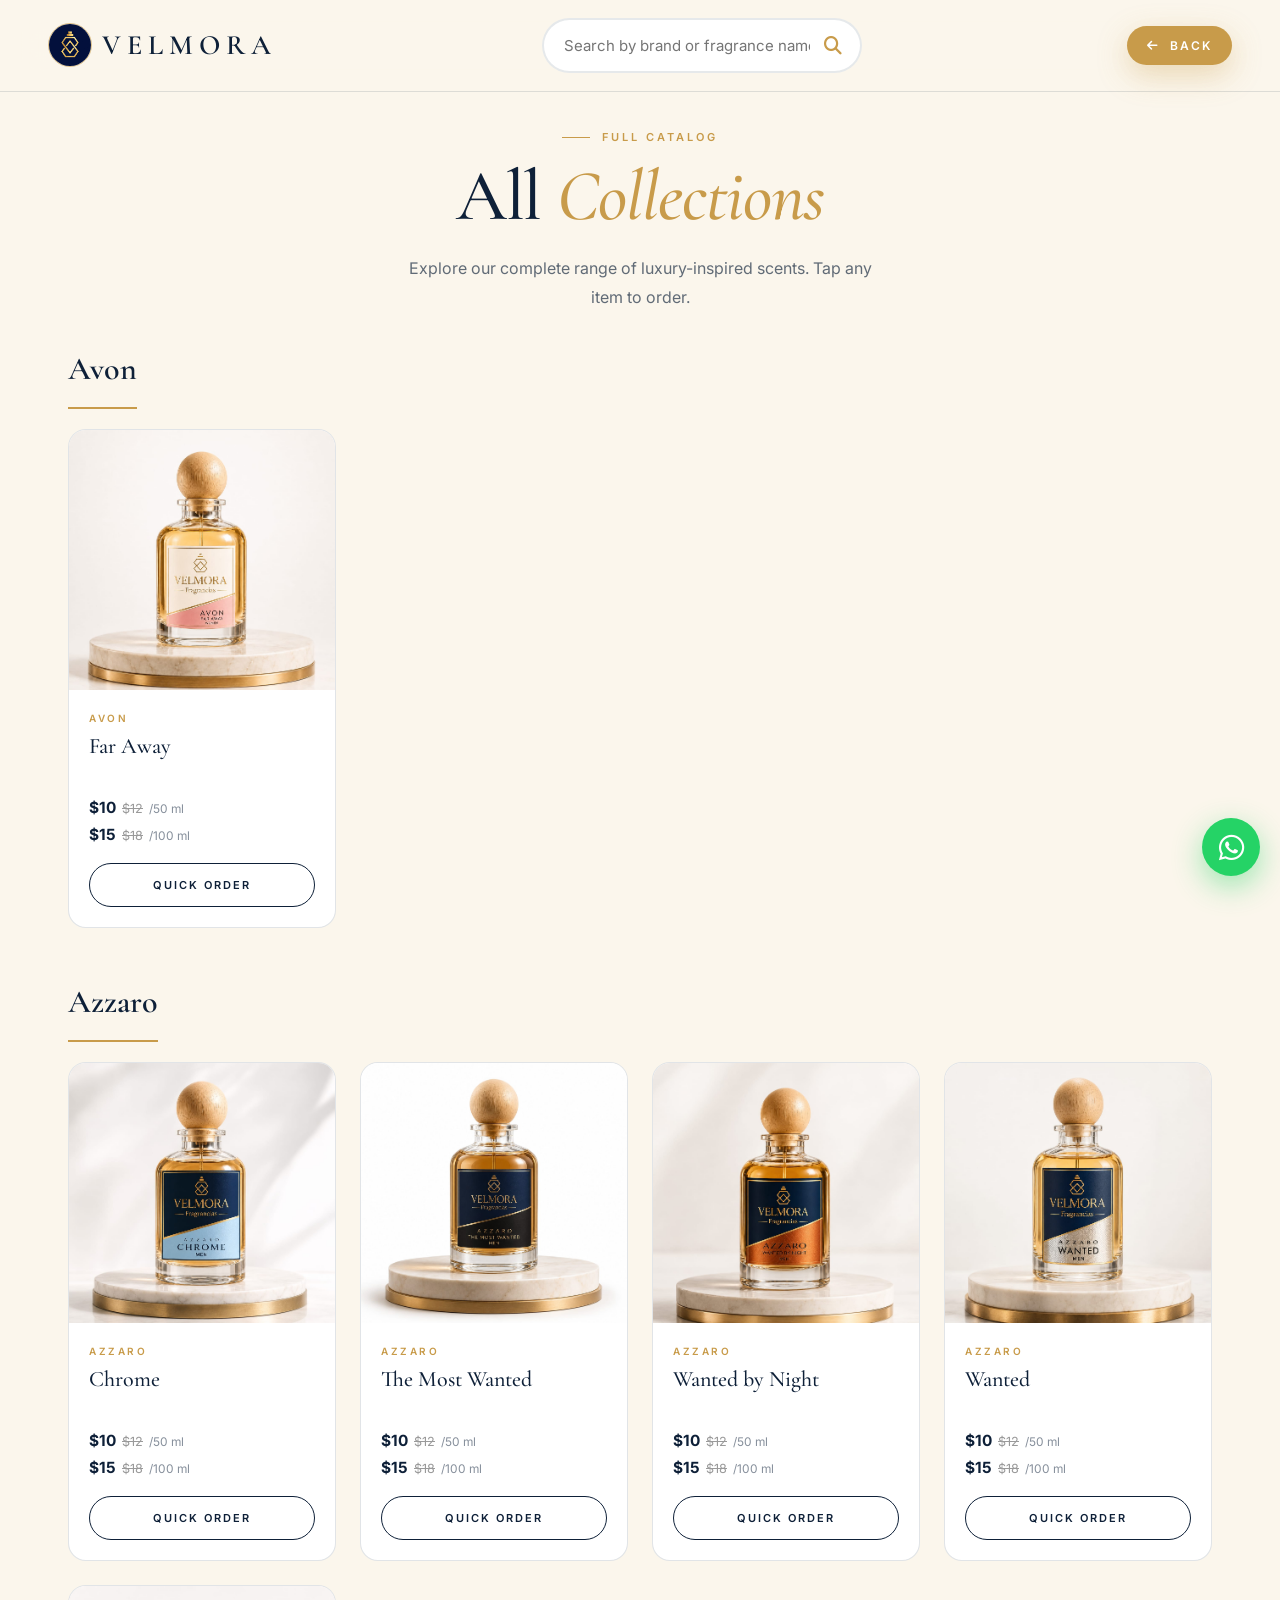
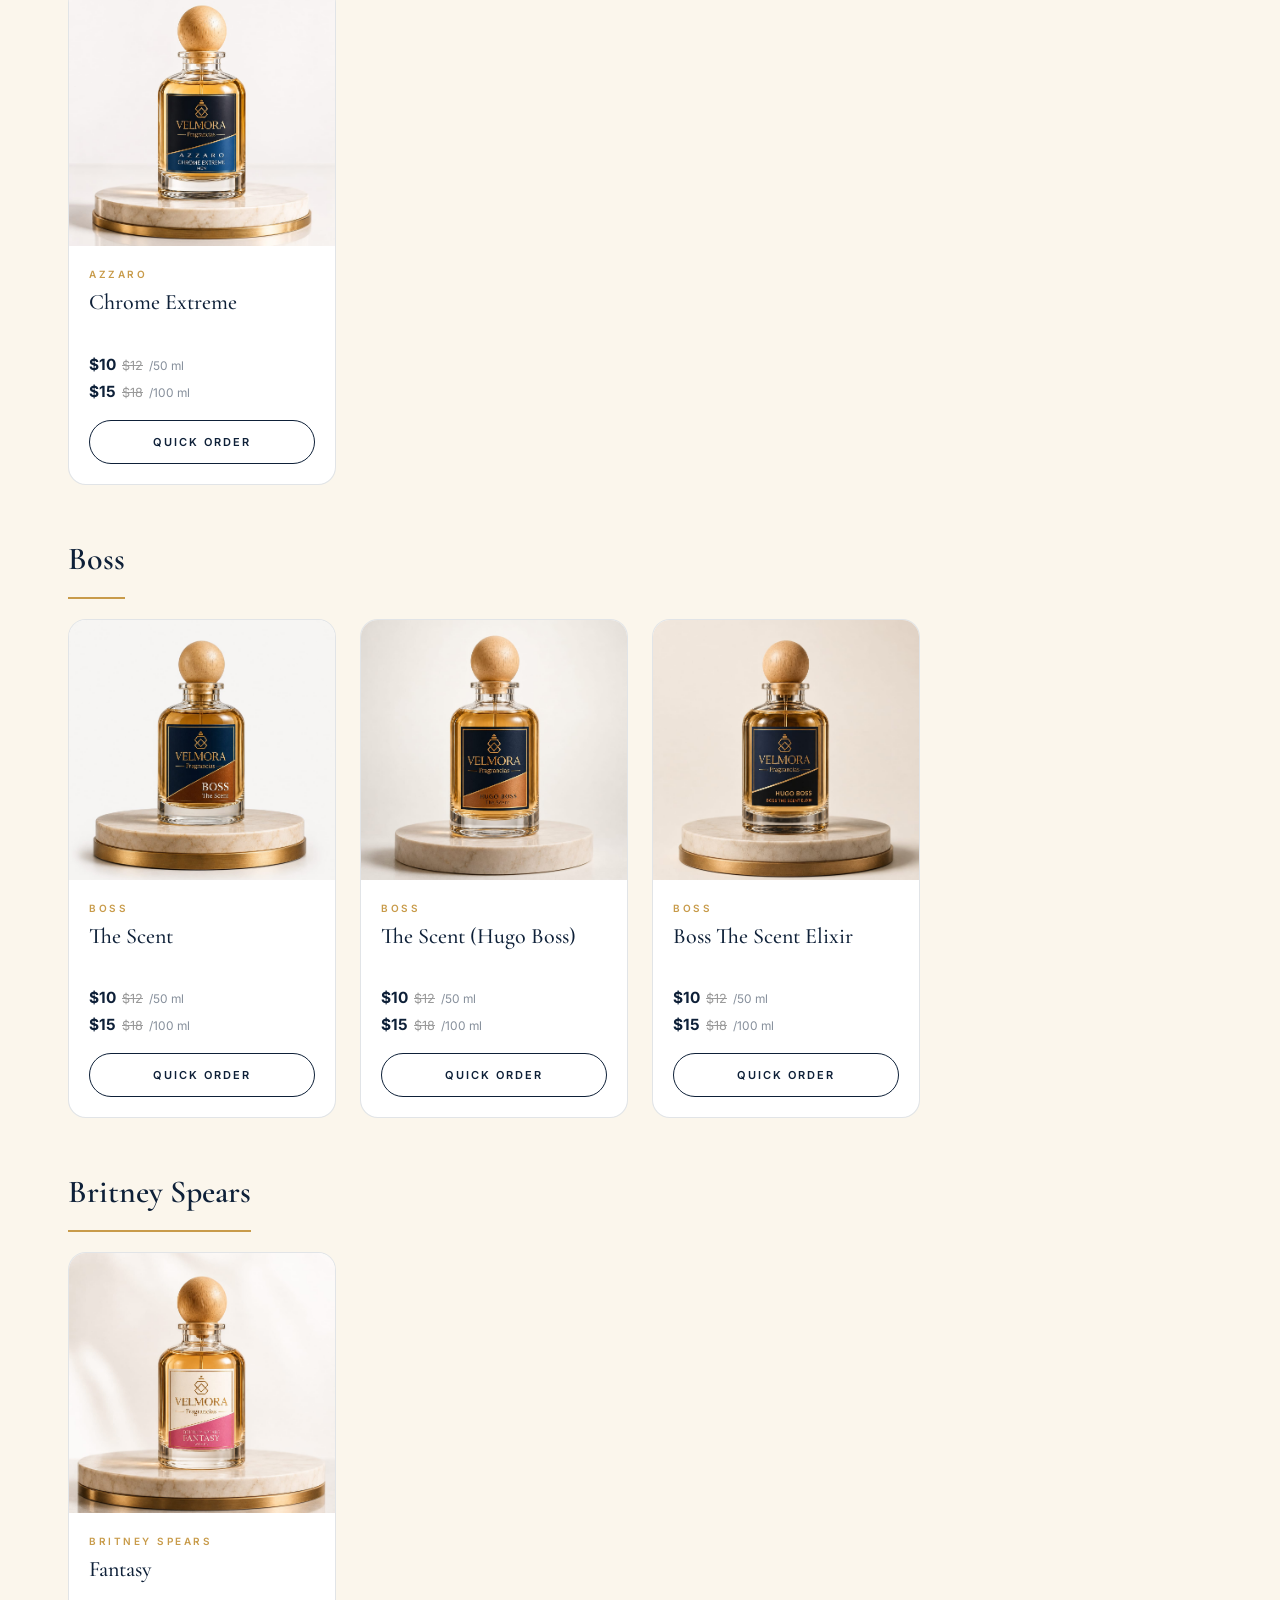
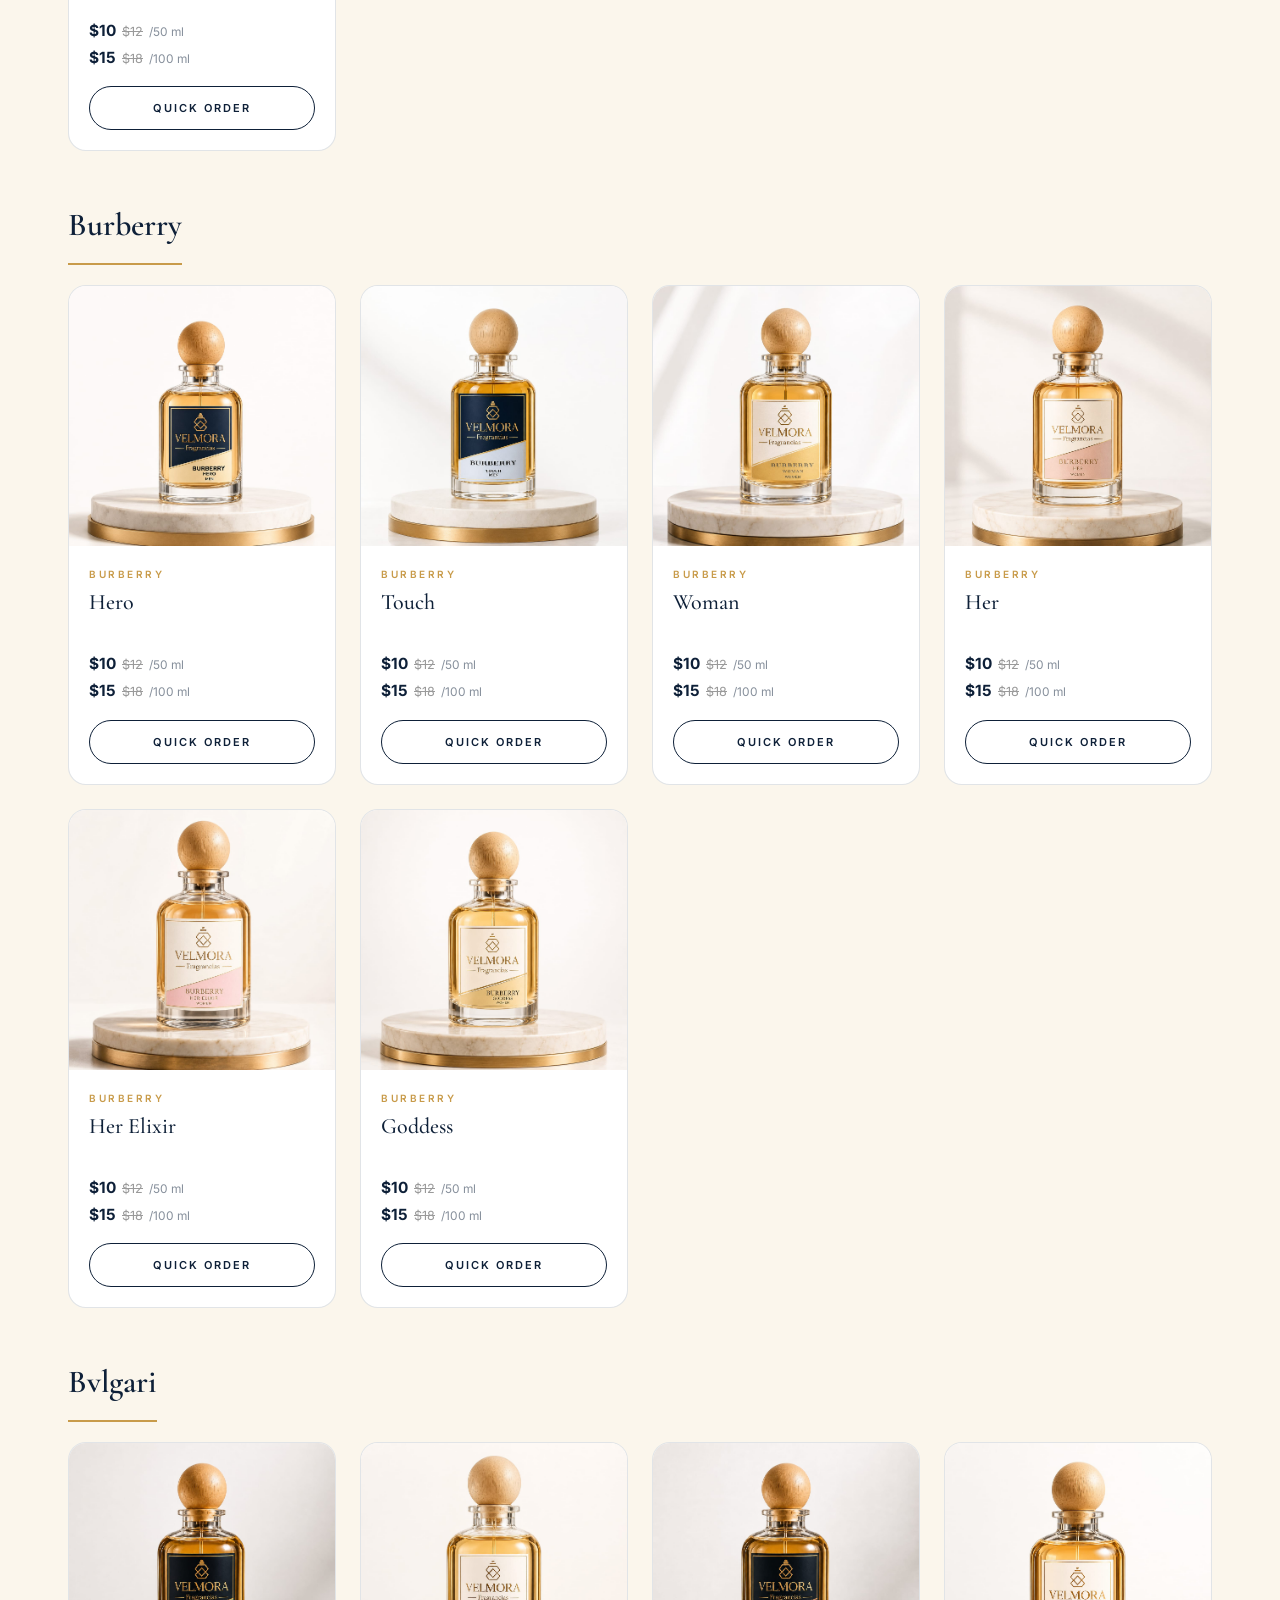
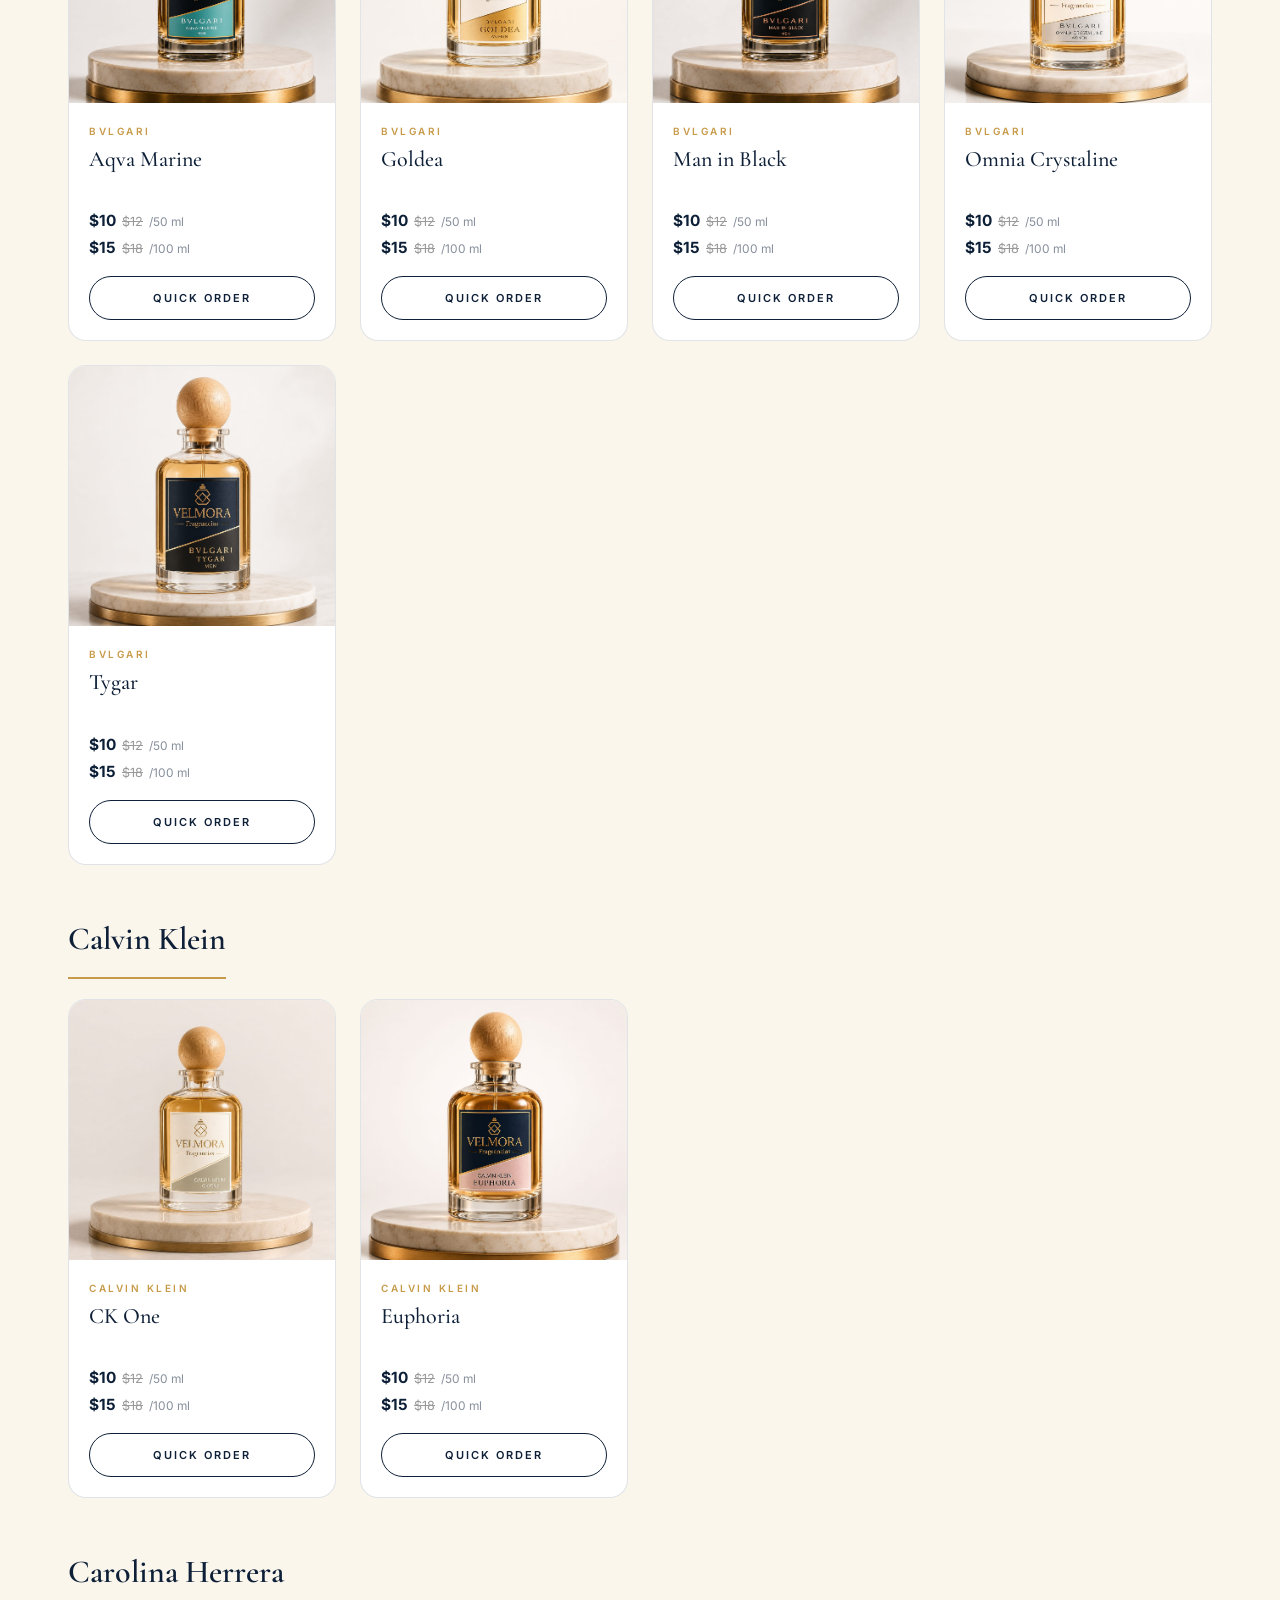
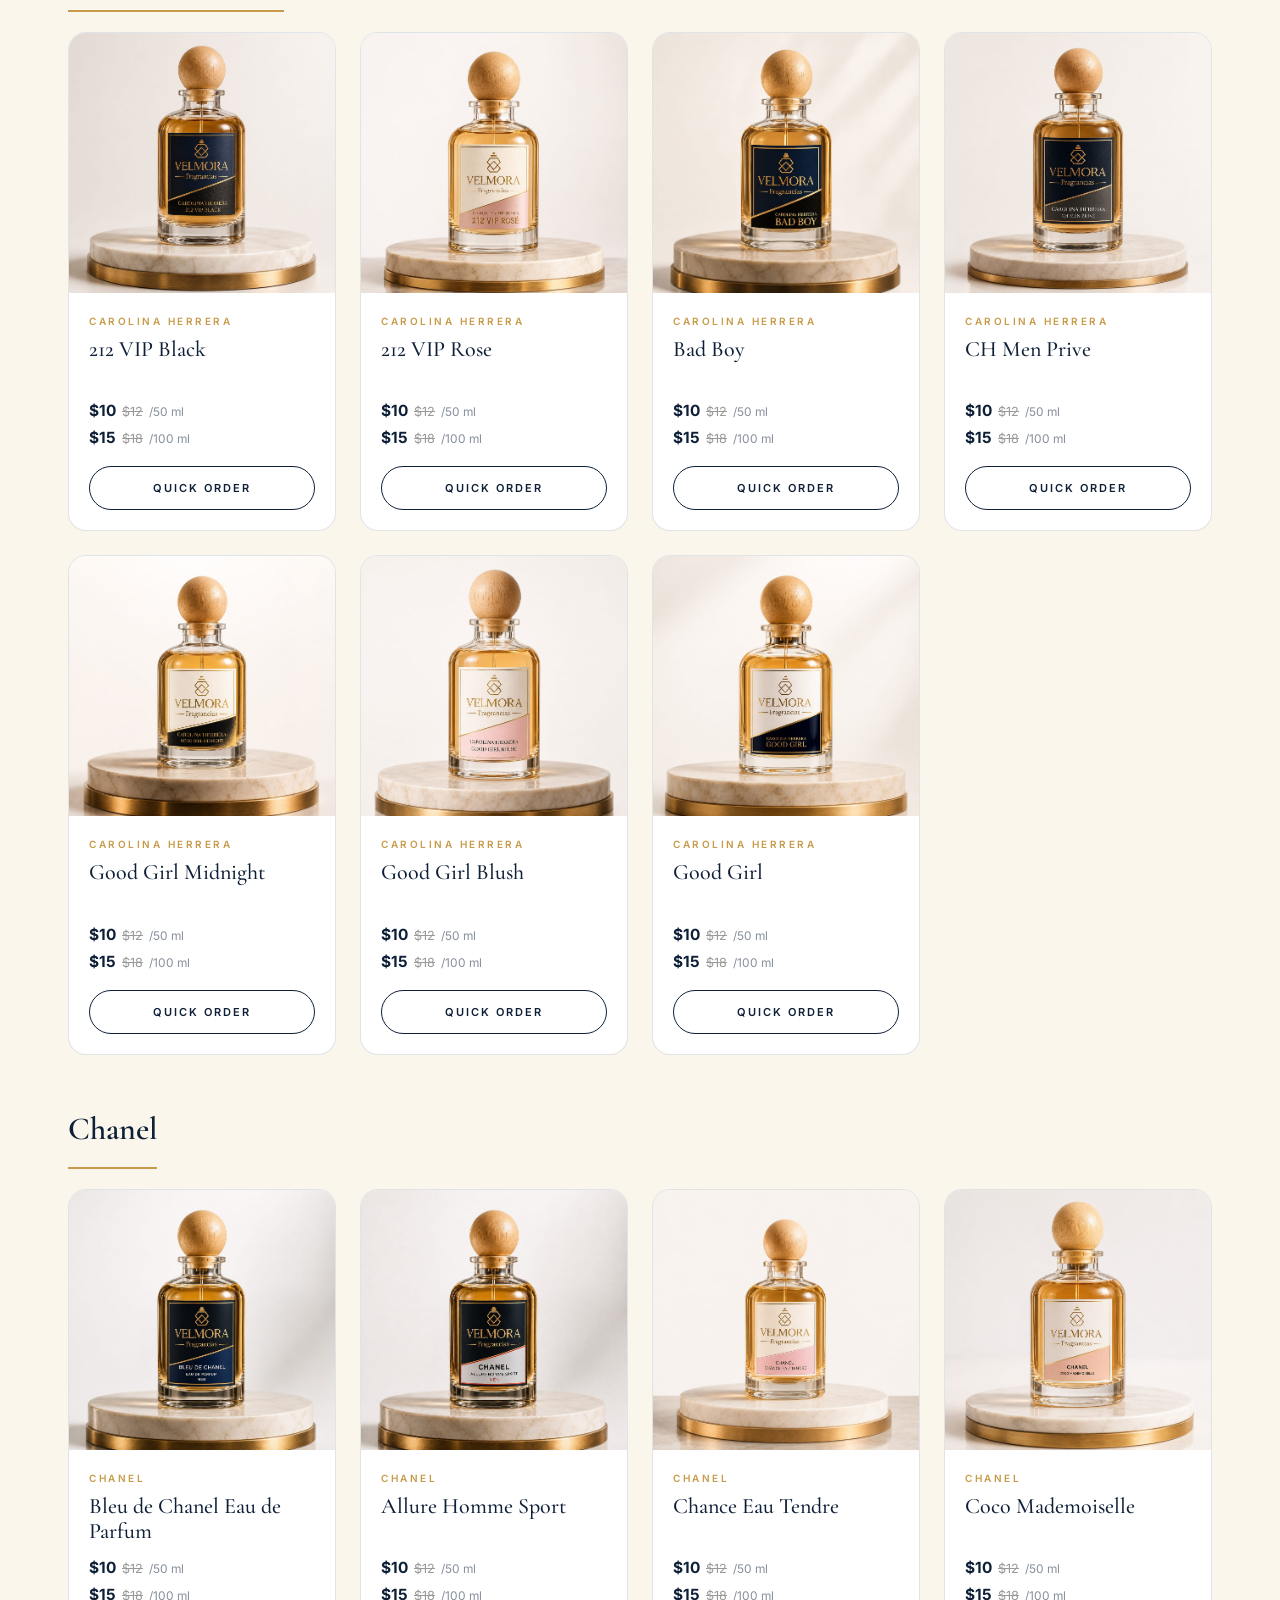
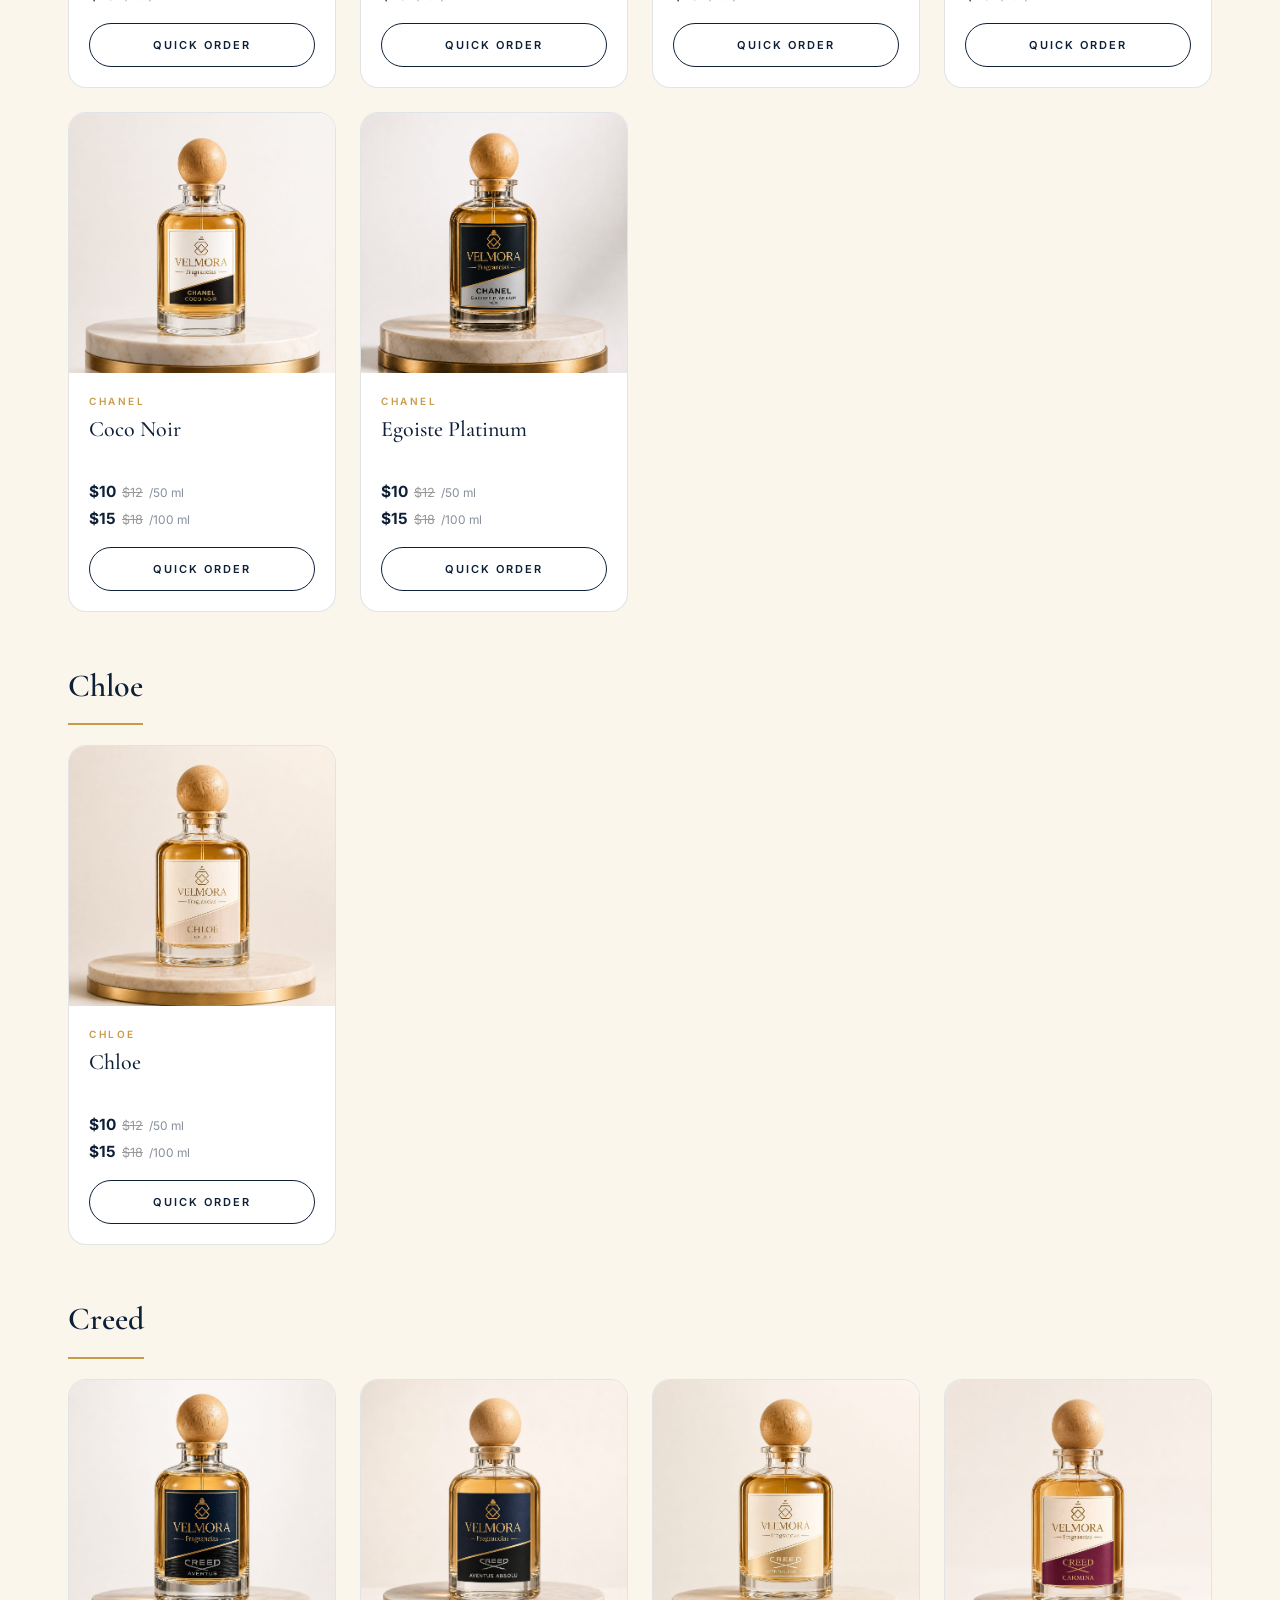
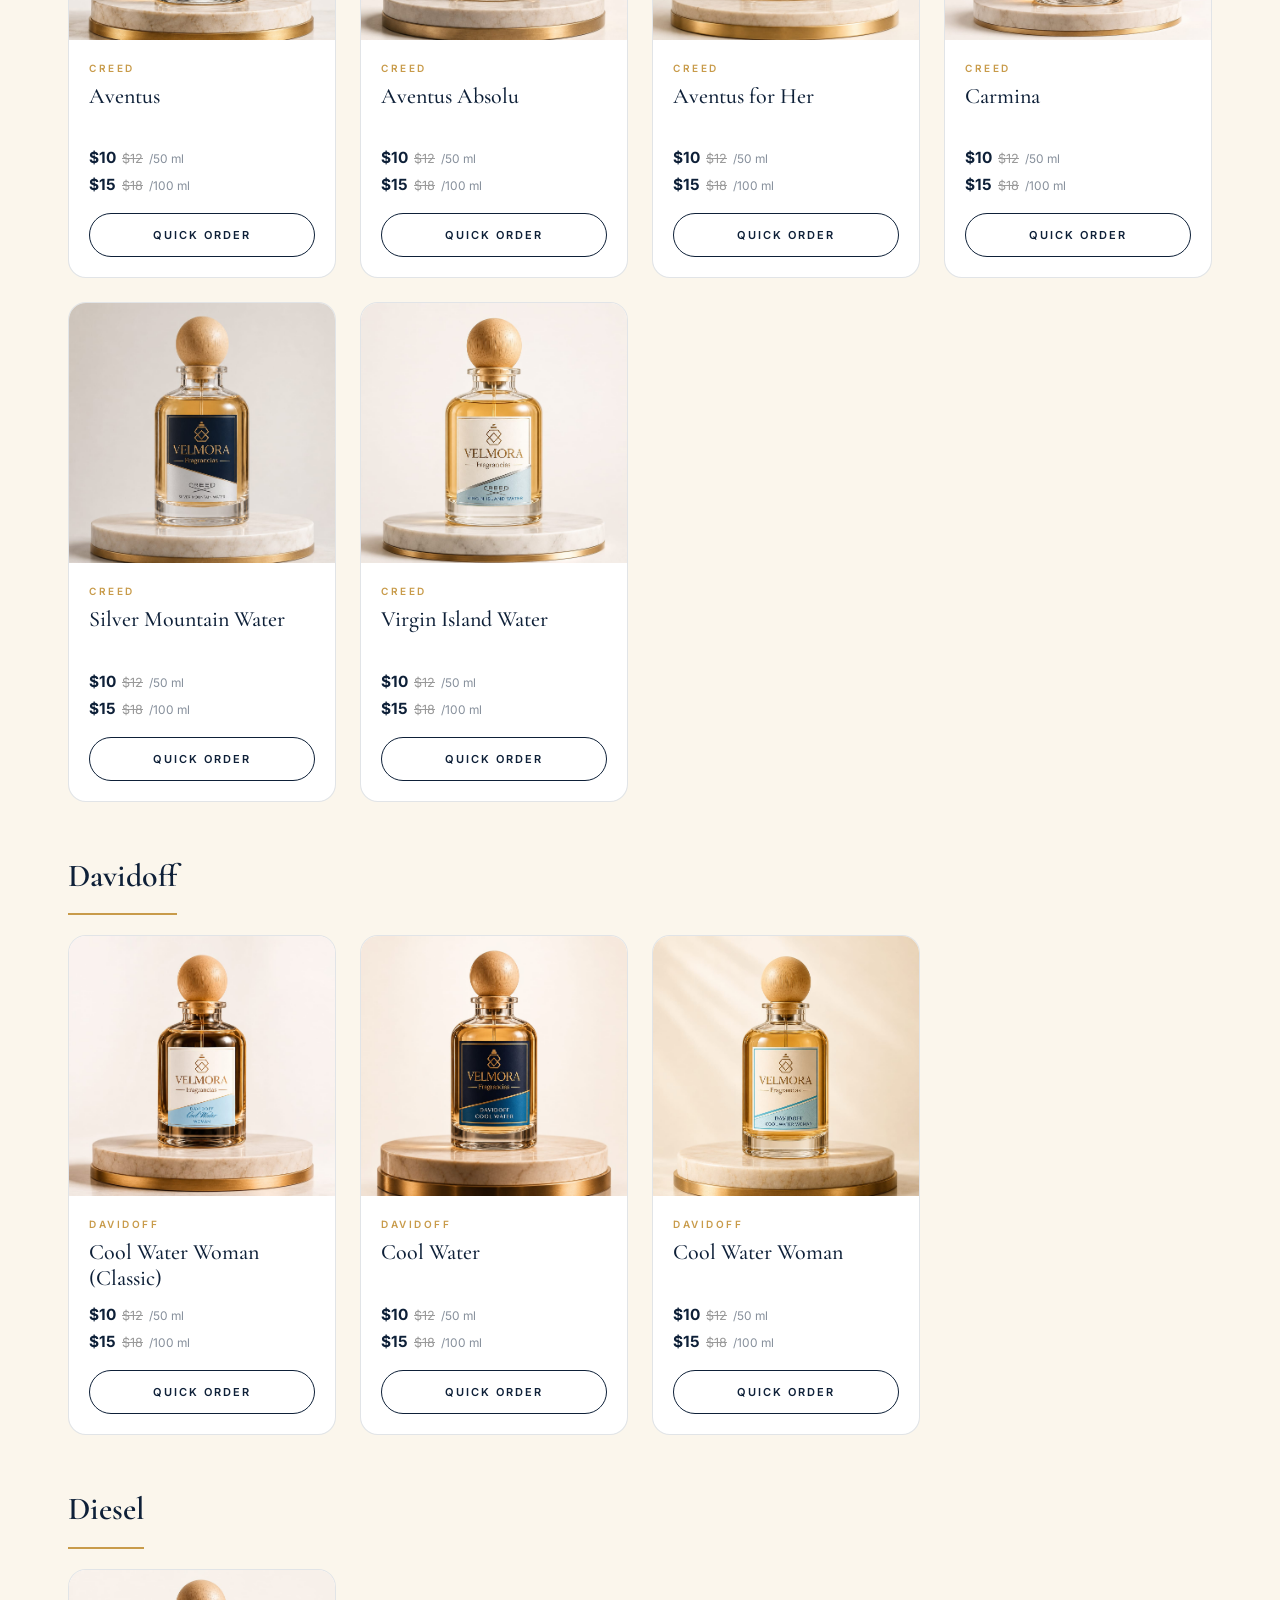
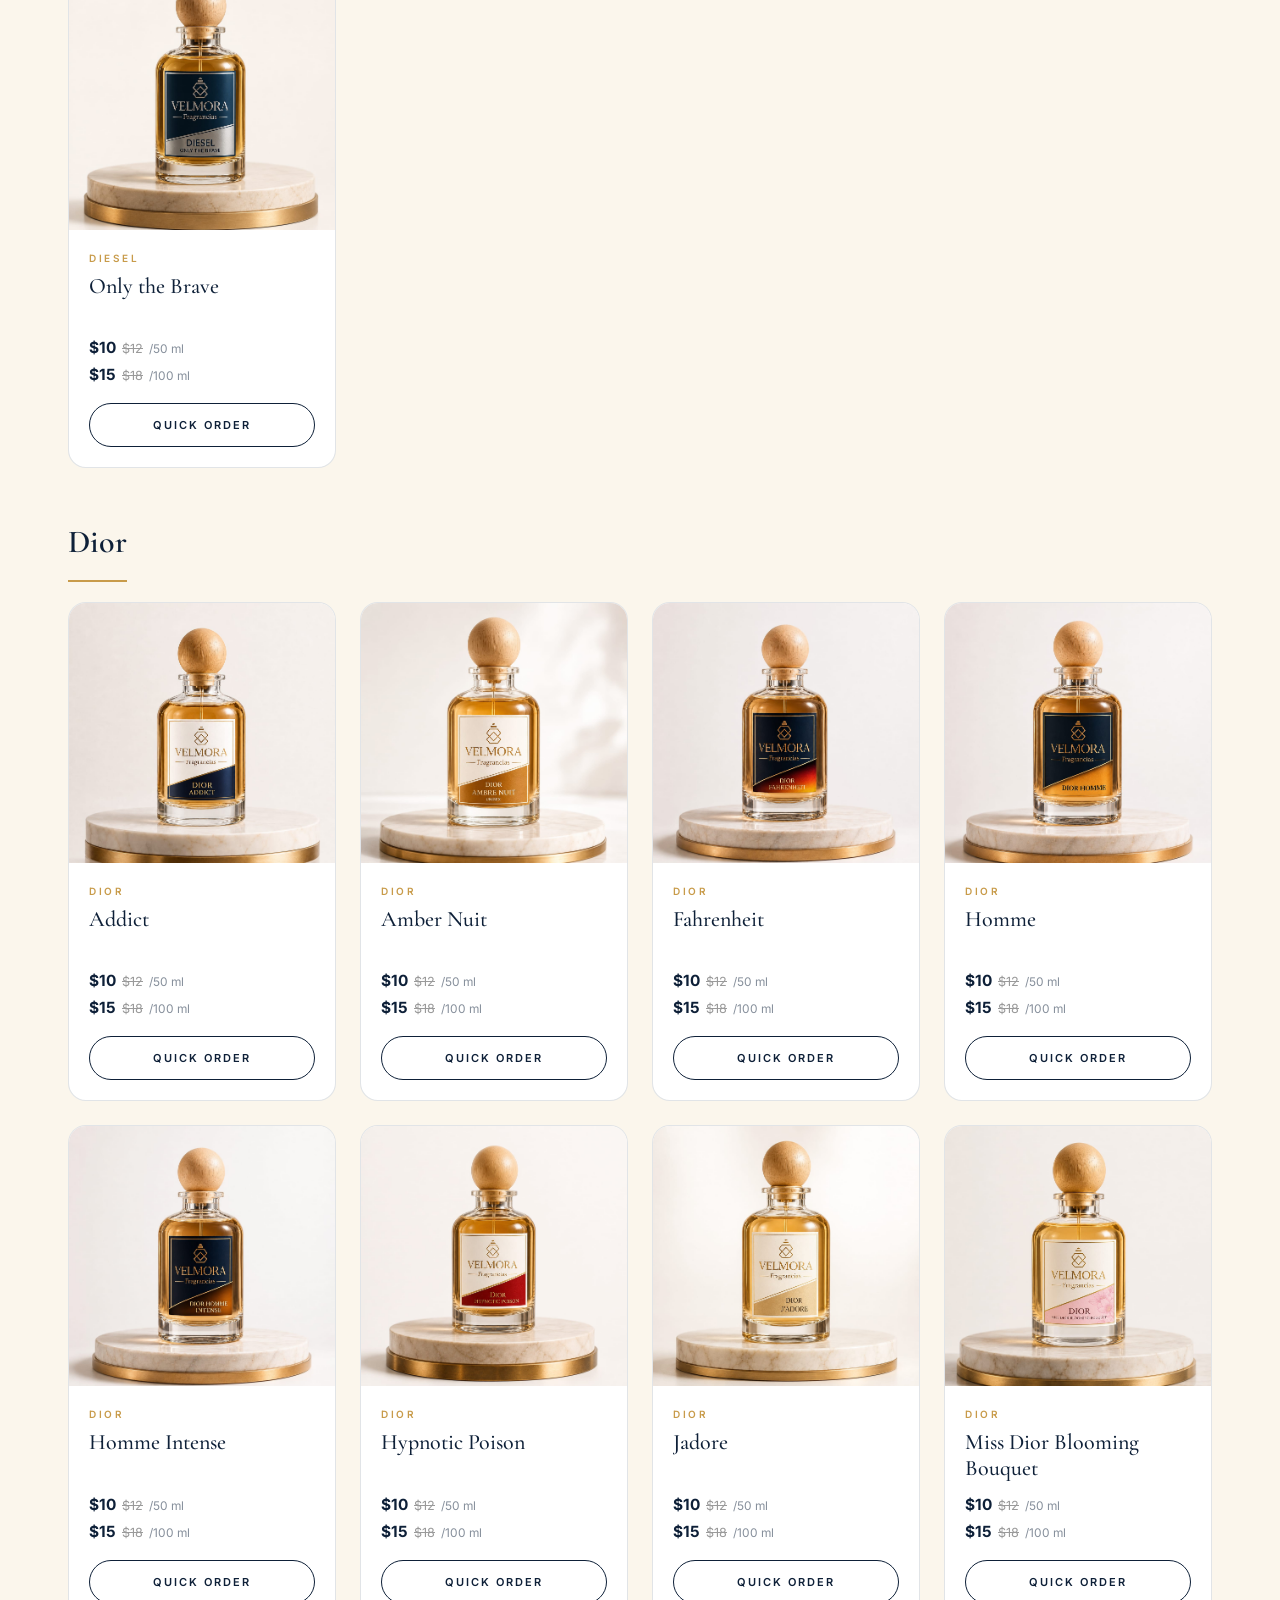
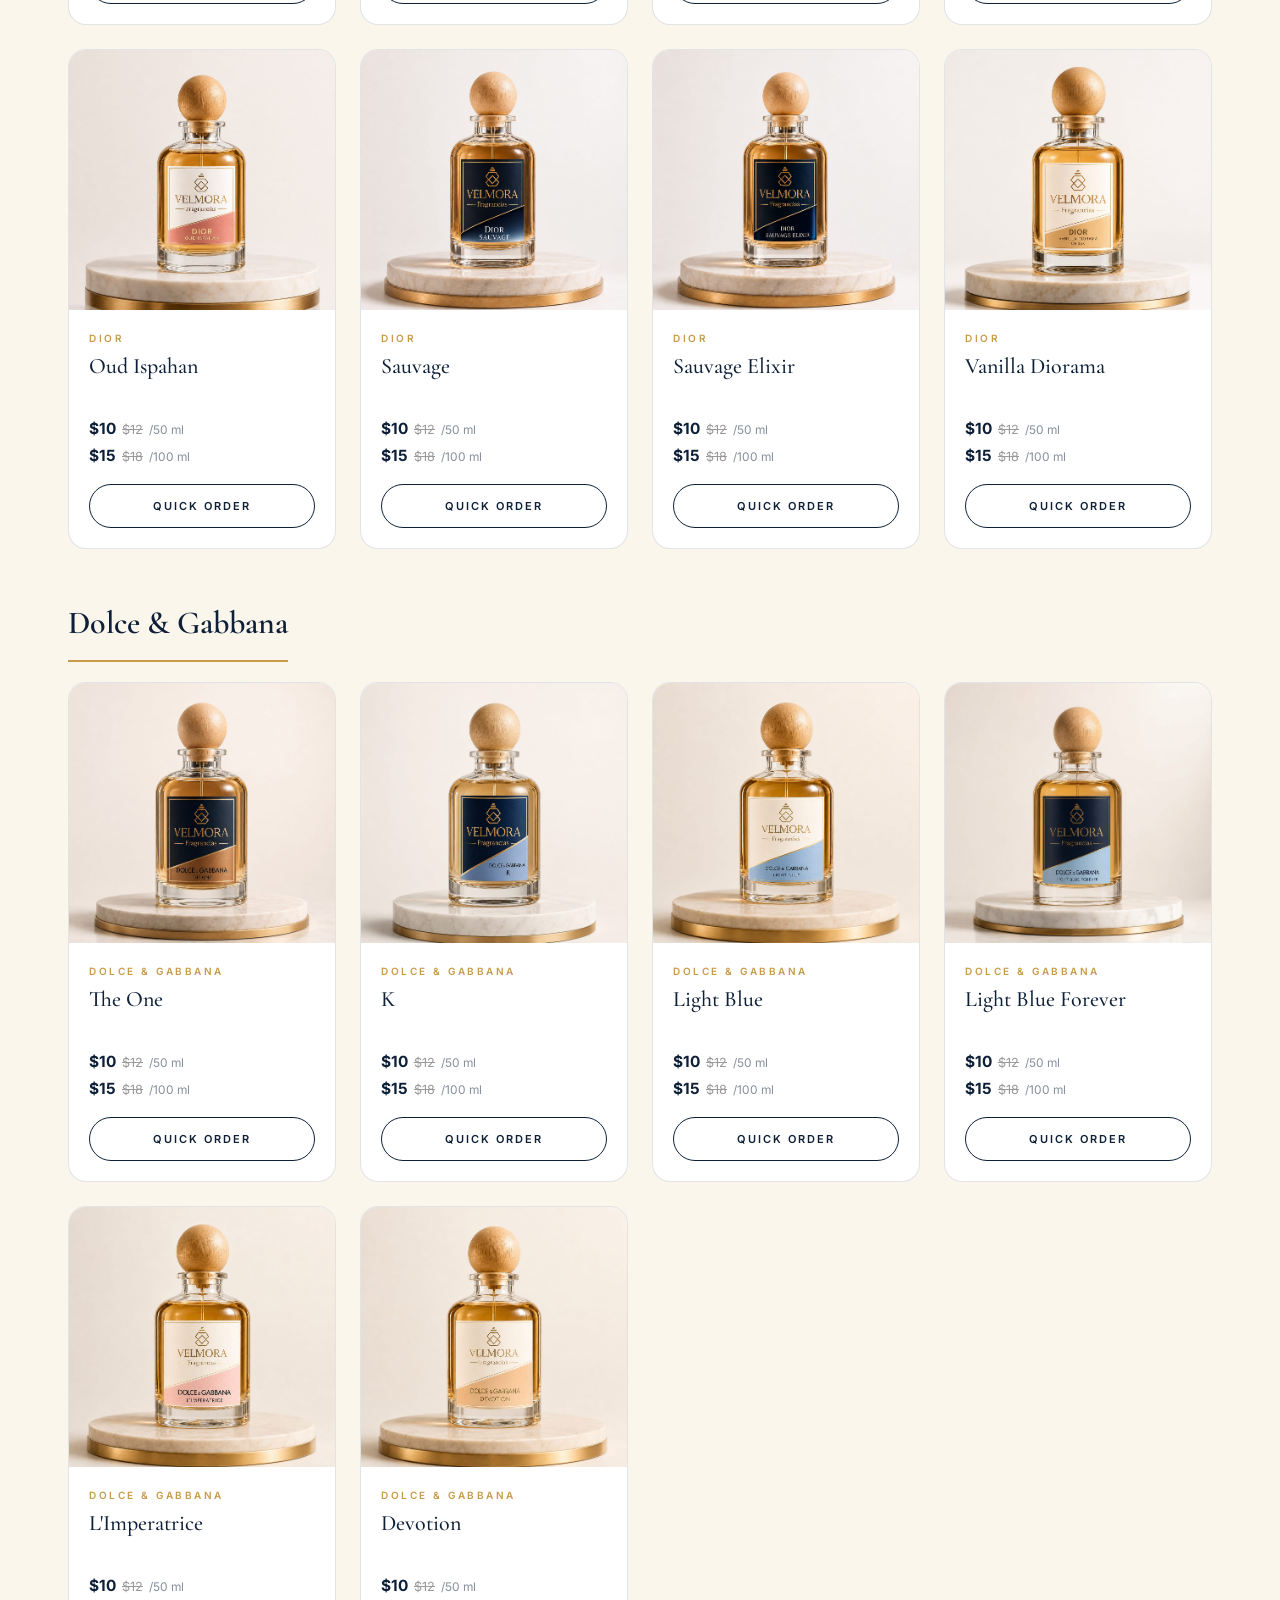
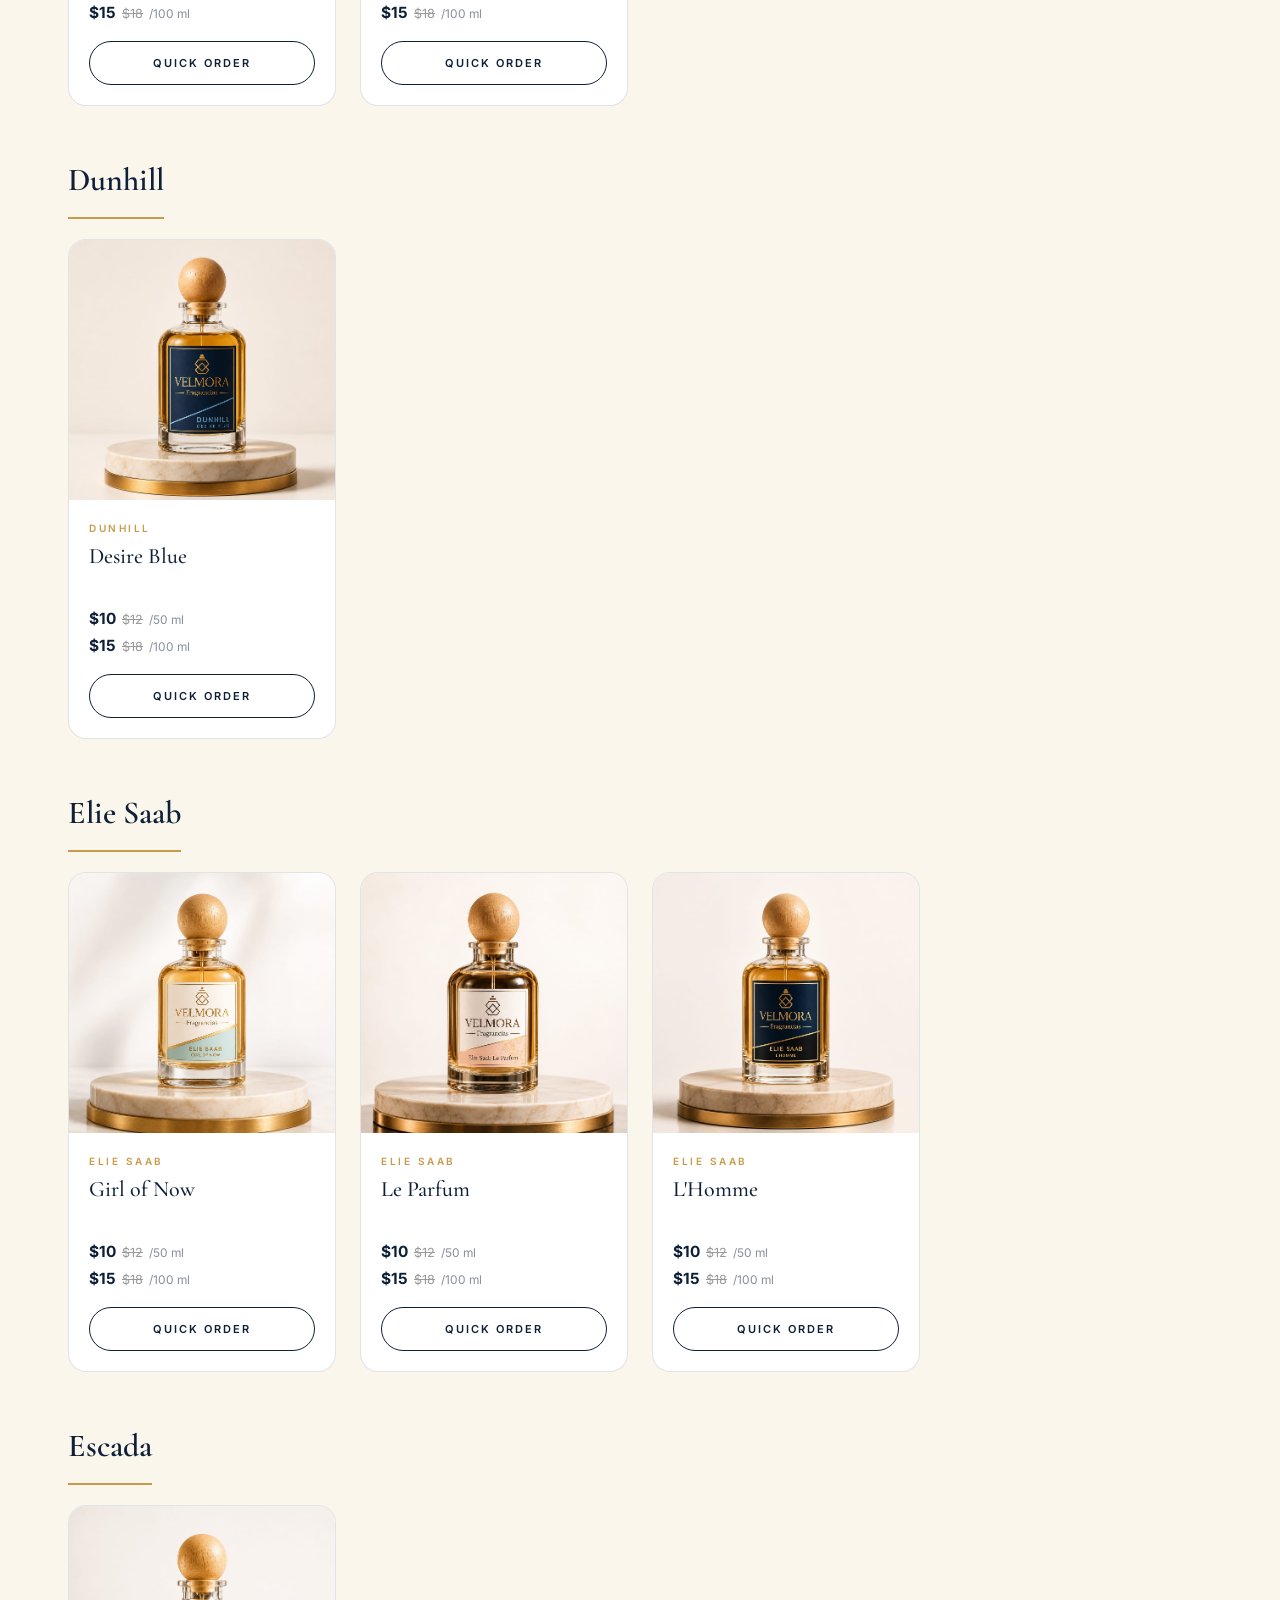
==== commit 94df8de8: "Fix Azzaro image case, rename mobile hero file, absolute og:image Co-Authored-By: Claude Sonnet 5.5 " ====
--- a/velmora-frangnansiasi/collection.html
+++ b/velmora-frangnansiasi/collection.html
@@ -243,7 +243,7 @@
             const products = [// Azzaro
                 { brand: 'Azzaro', name: 'Chrome', file: 'azzaro-chrome-men.jpeg' },
 { brand: 'Azzaro', name: 'The Most Wanted', file: 'azzaro-the-most-wanted-men.jpeg' },
-{ brand: 'Azzaro', name: 'Wanted by Night', file: 'azzaro-wanted-by-Night-men.jpeg' },
+{ brand: 'Azzaro', name: 'Wanted by Night', file: 'azzaro-wanted-by-night-men.jpeg' },
 { brand: 'Azzaro', name: 'Wanted', file: 'azzaro-wanted-men.jpeg' },
 { brand: 'Azzaro', name: 'Chrome Extreme', file: 'azzaro-chrome-extreme-men.jpg' },
 
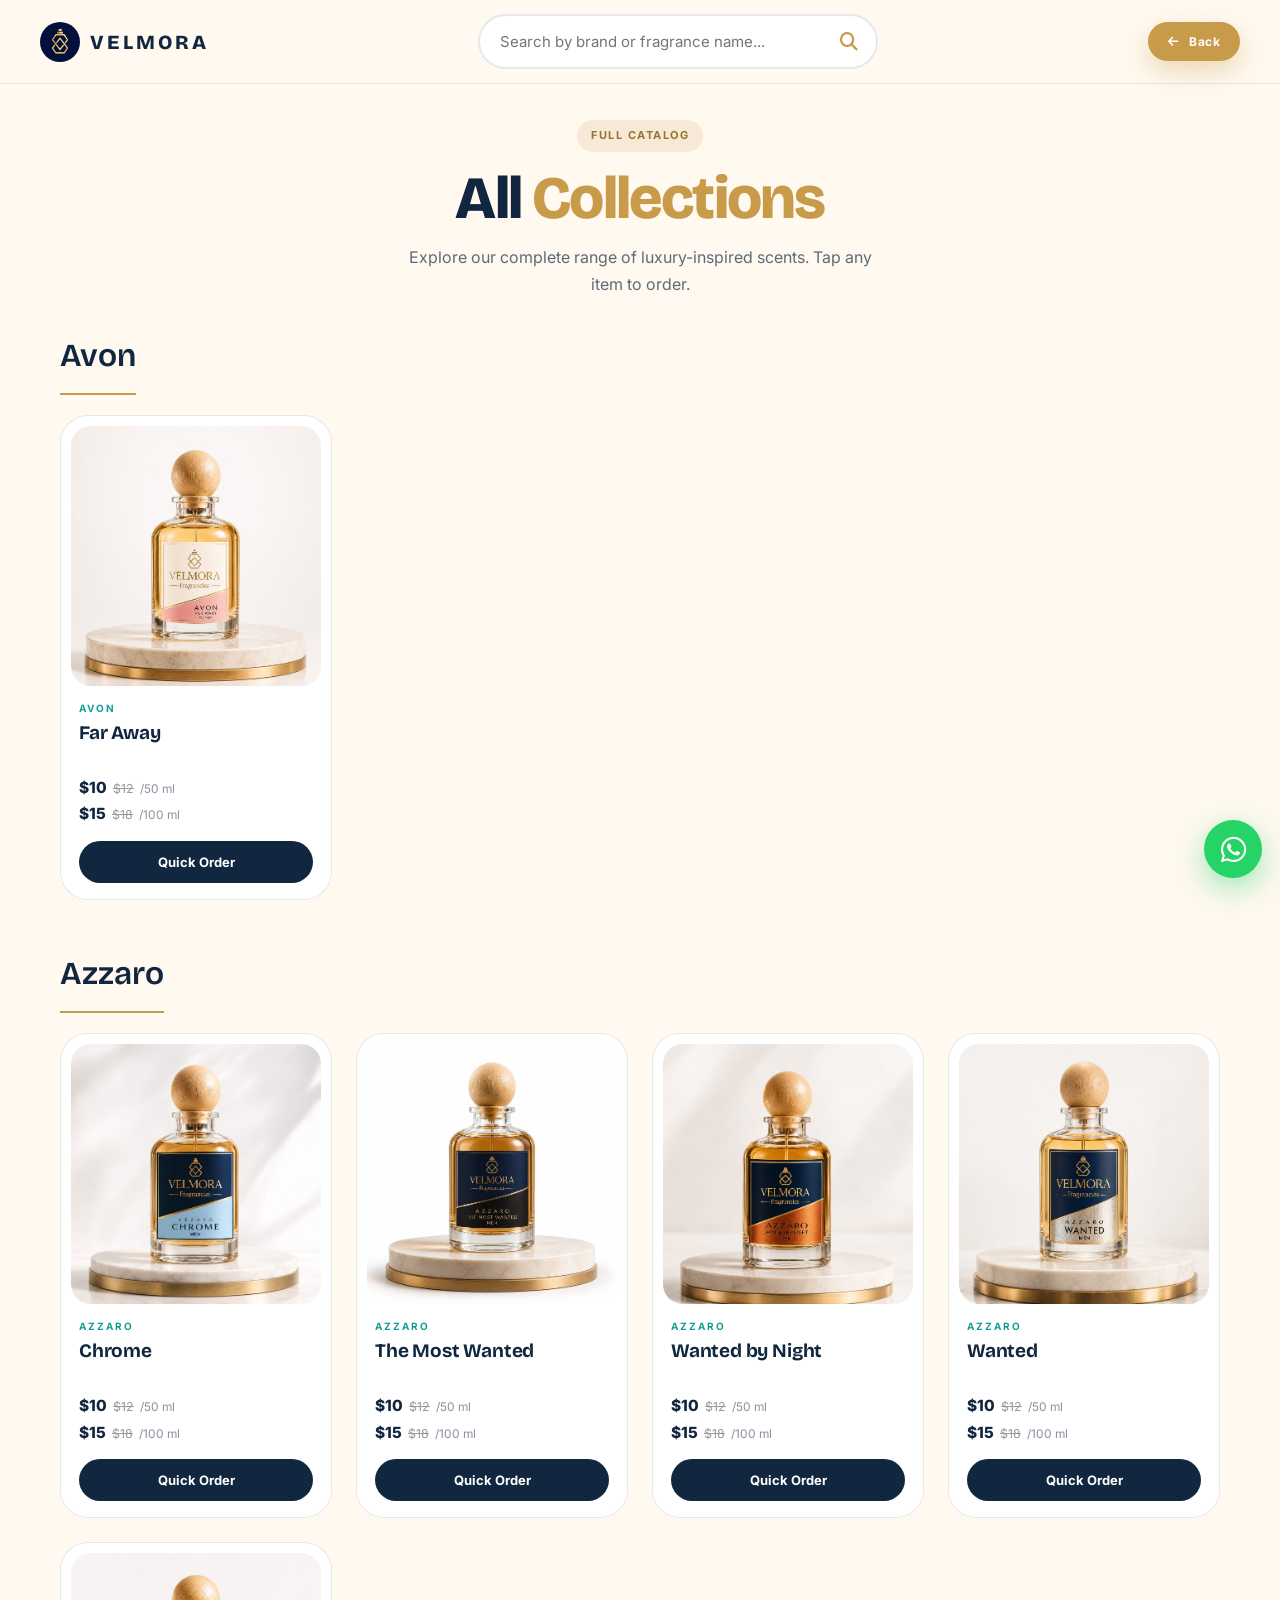
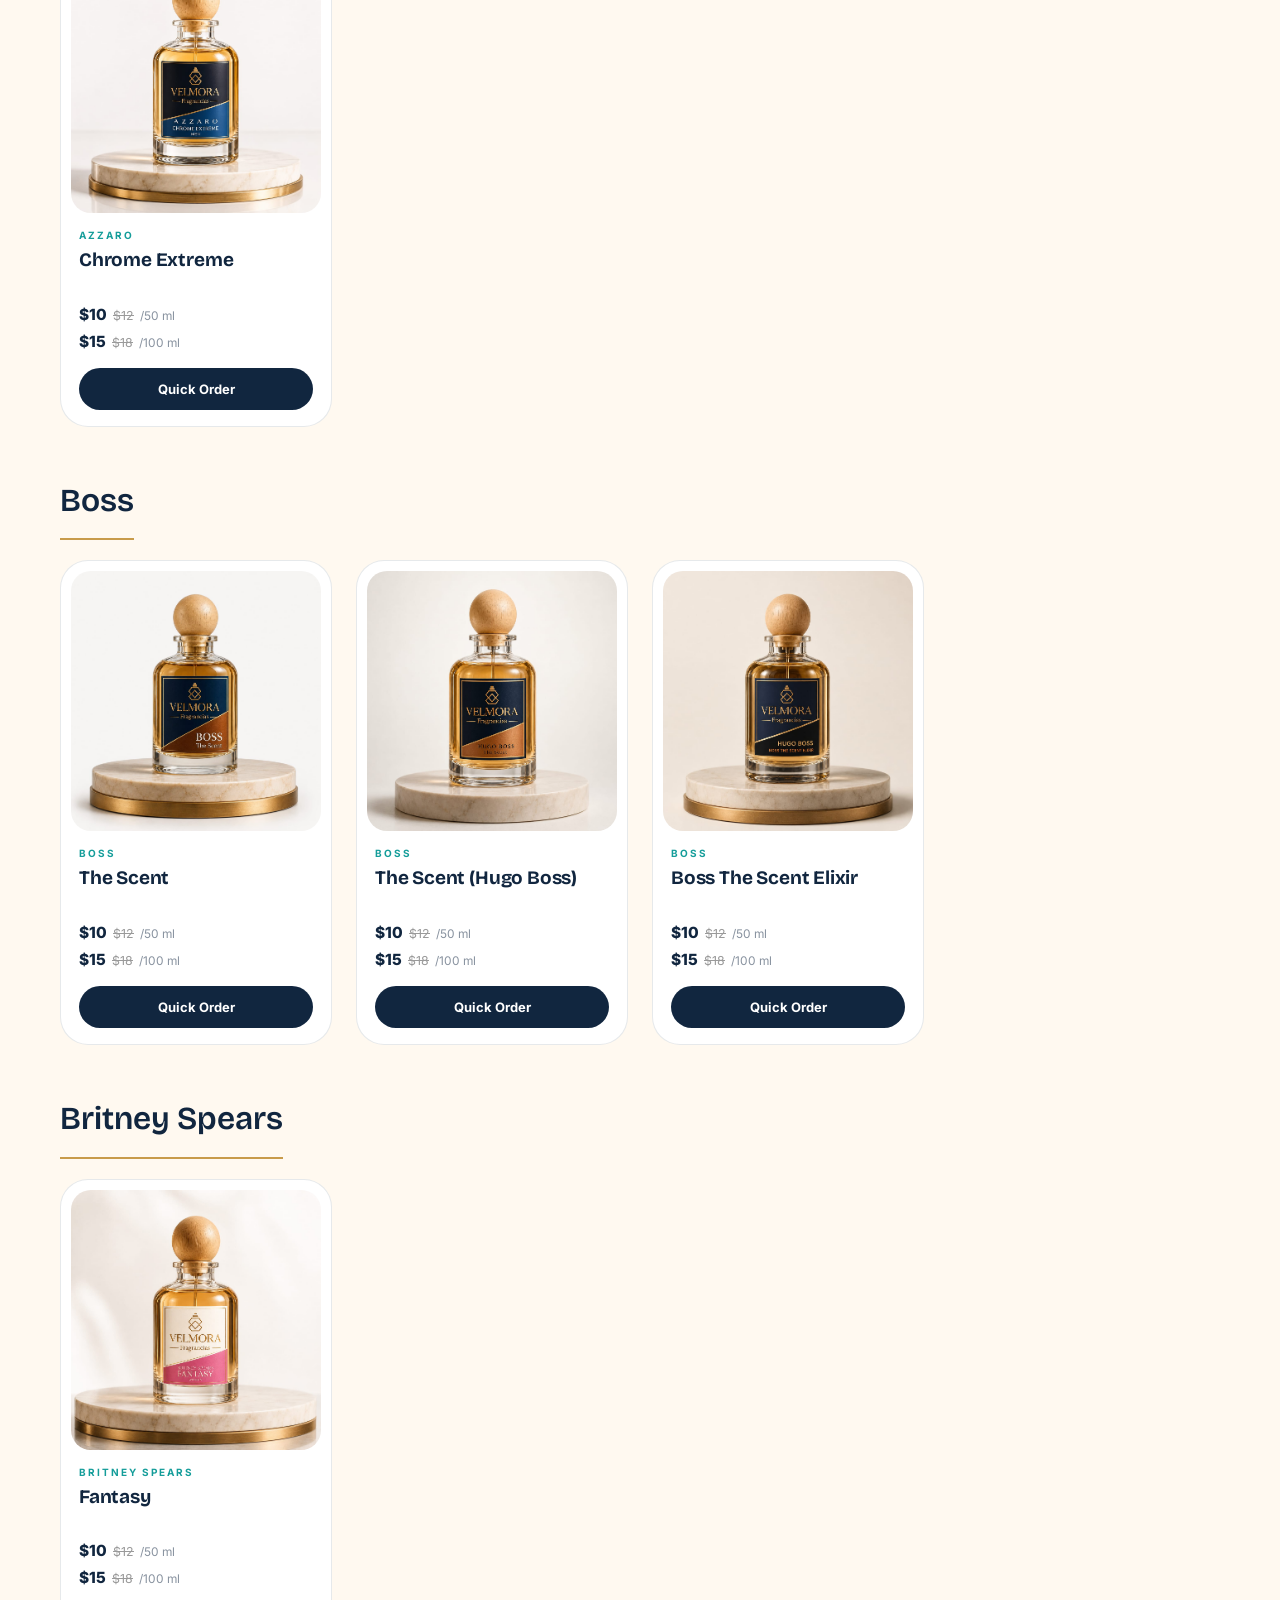
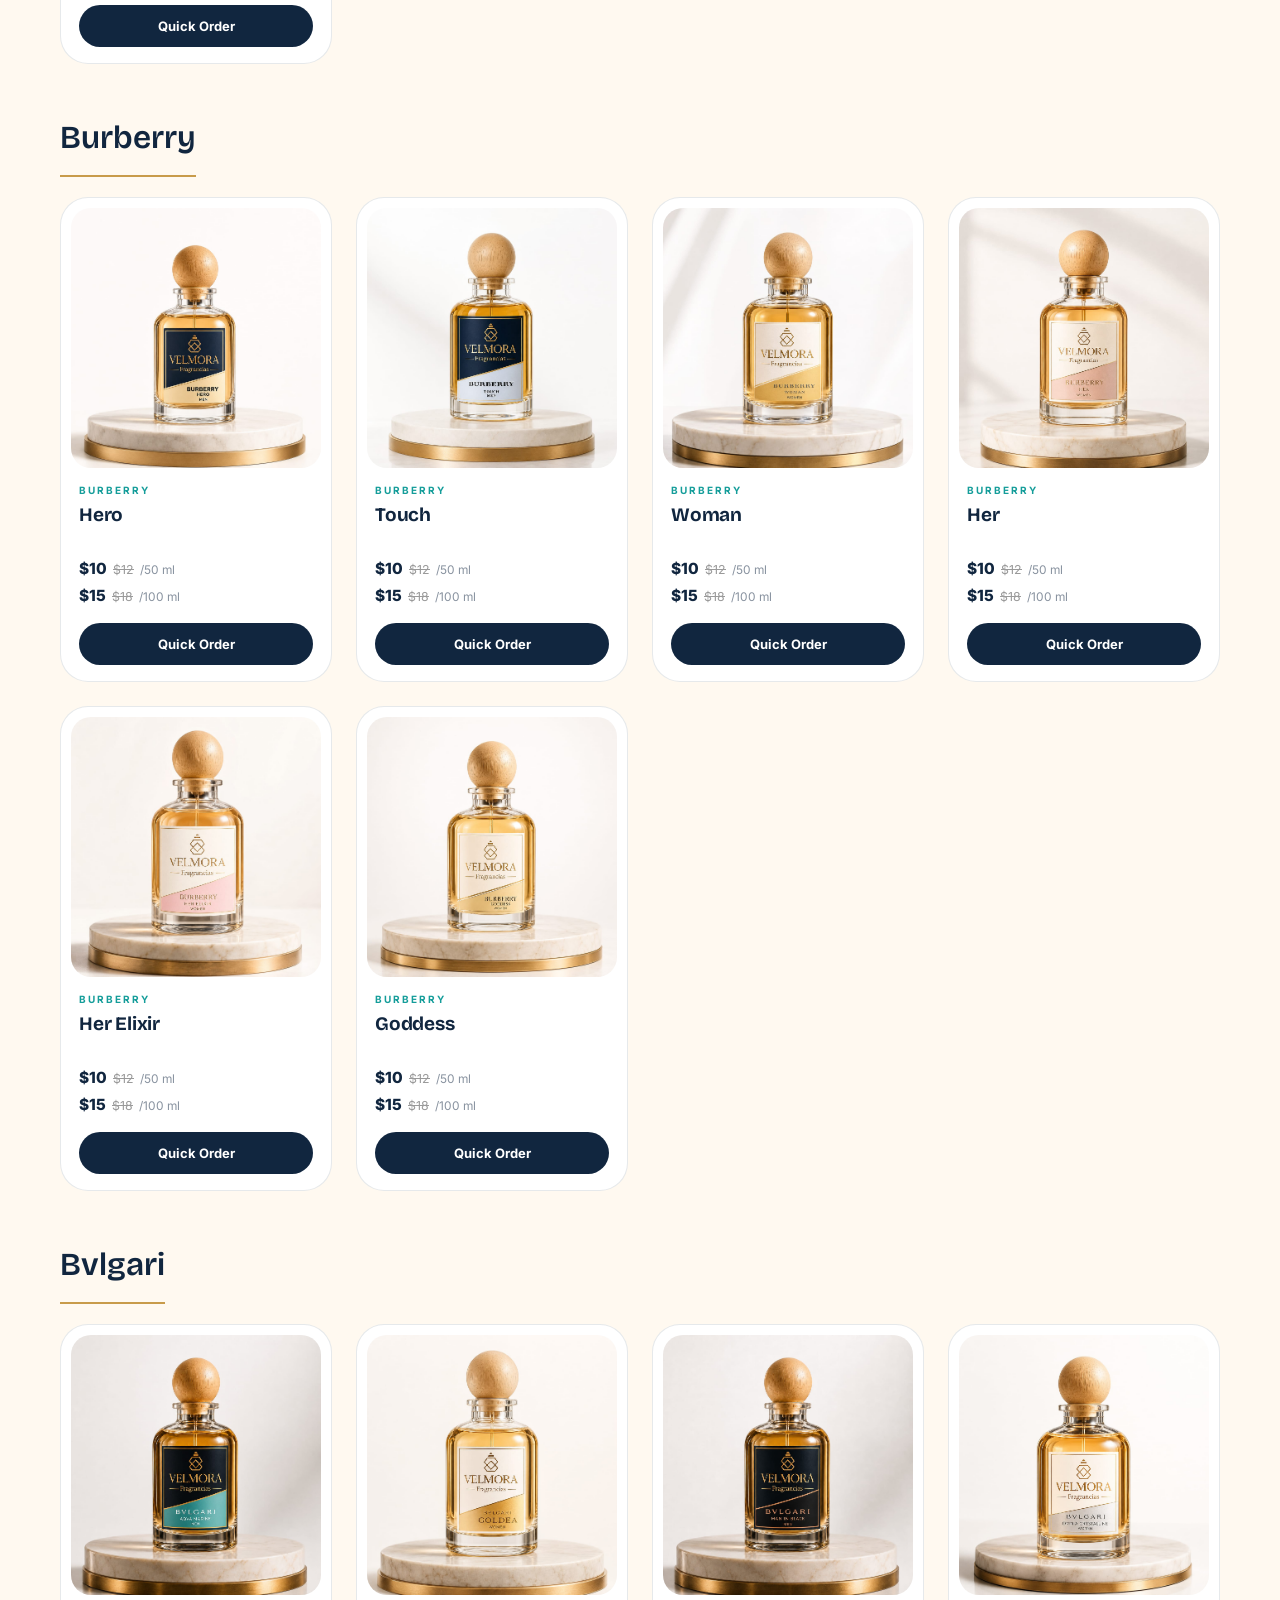
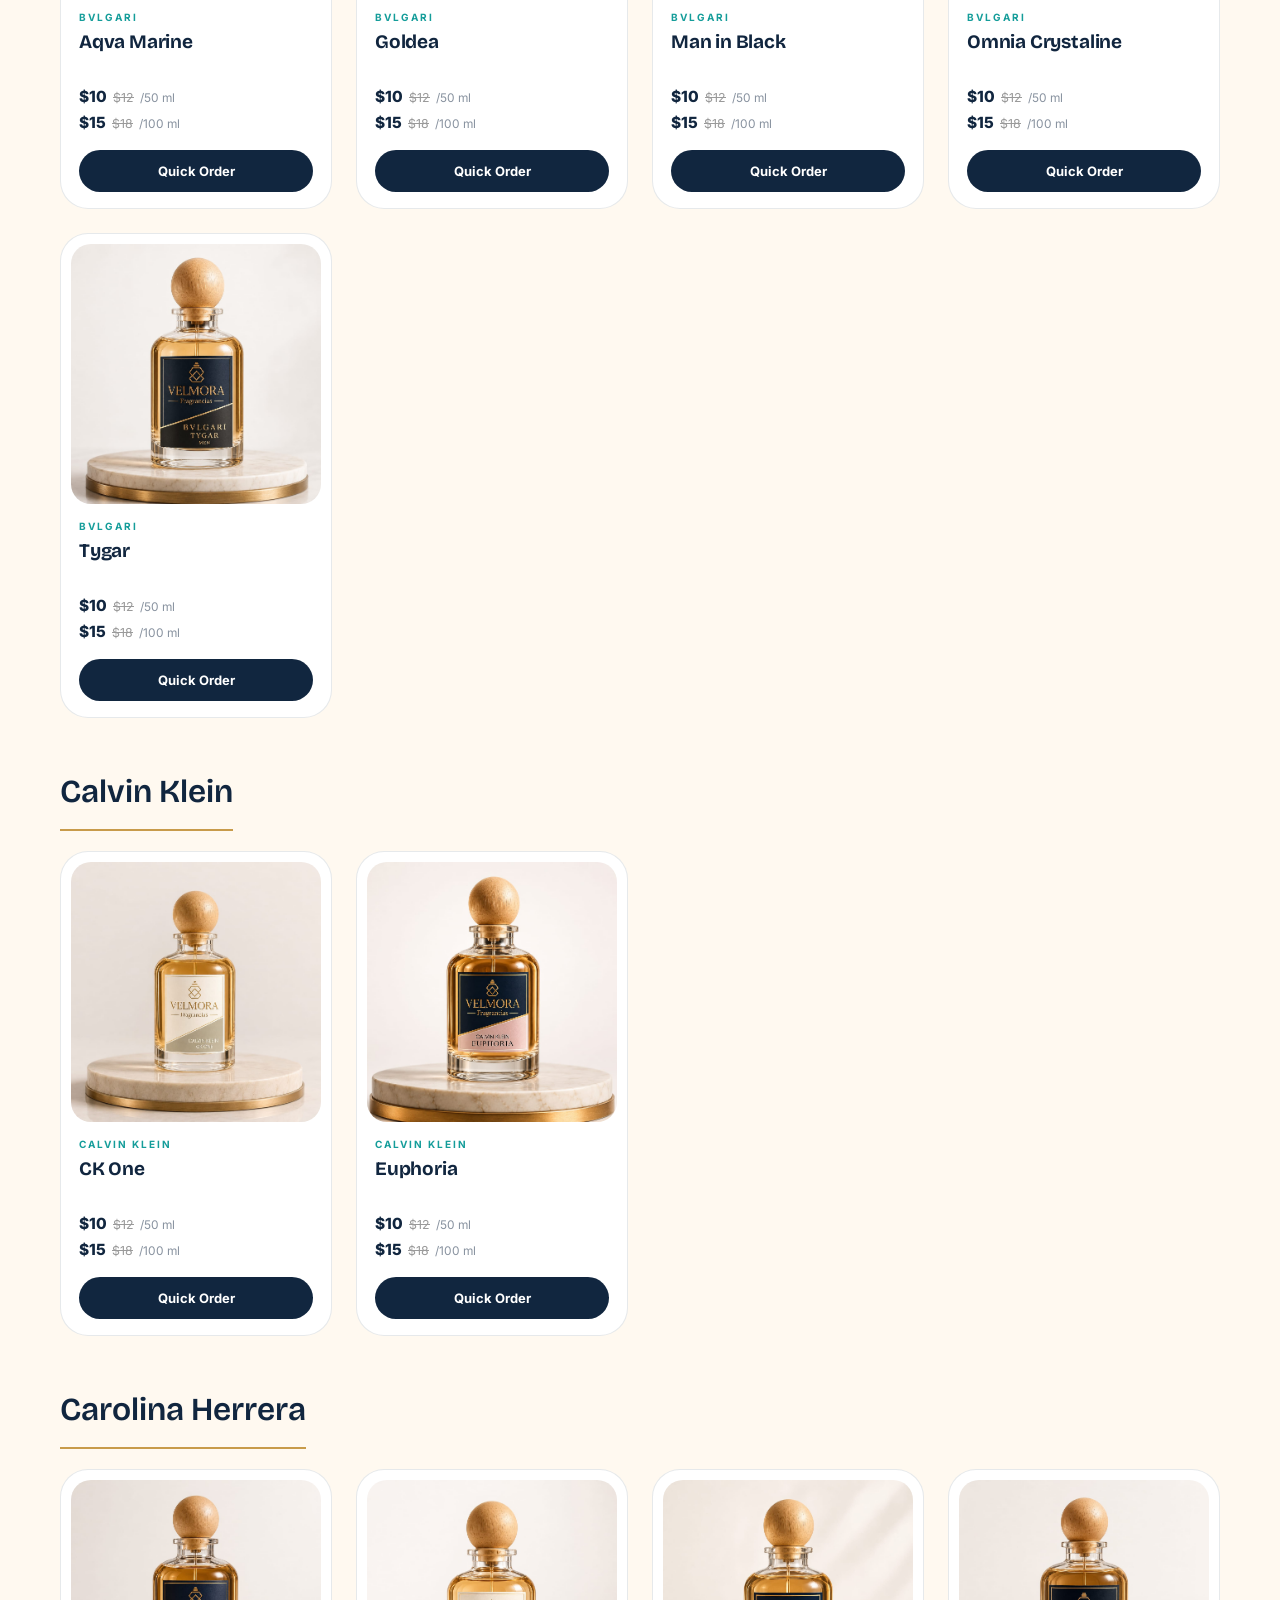
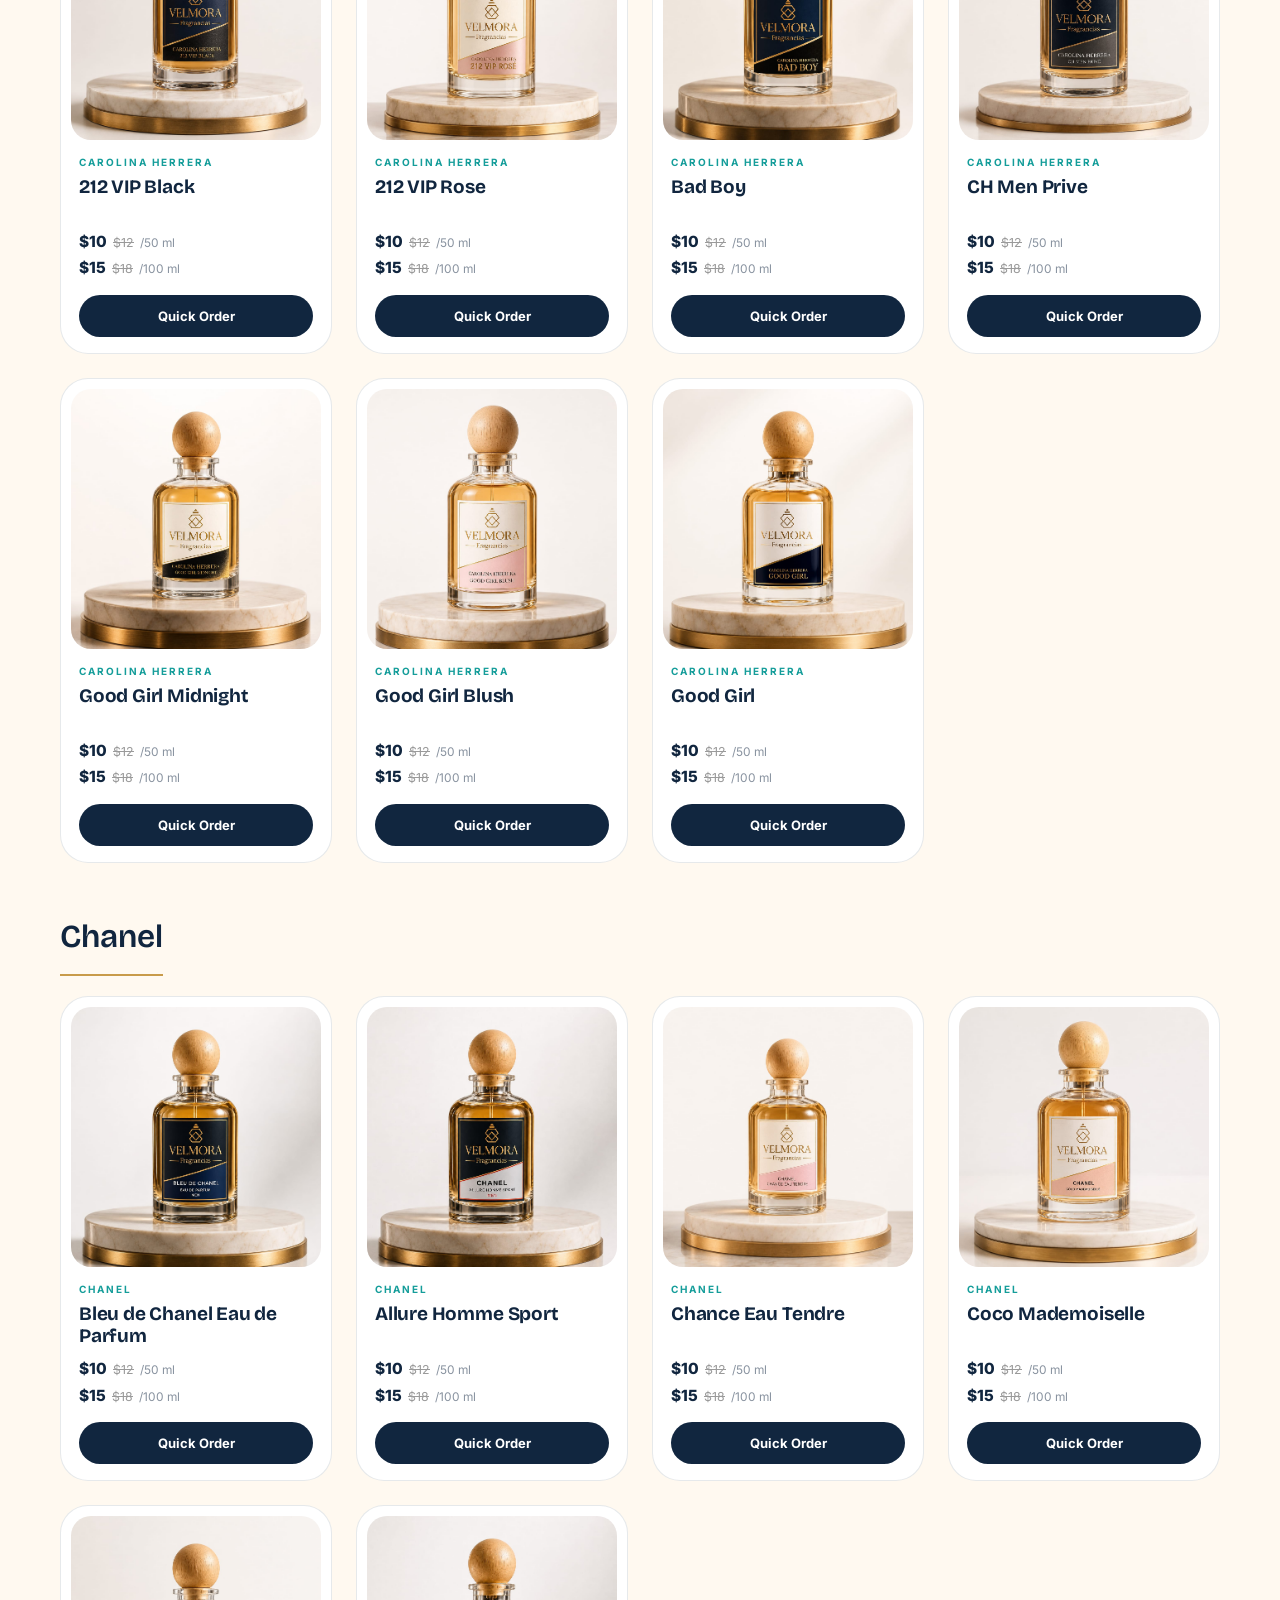
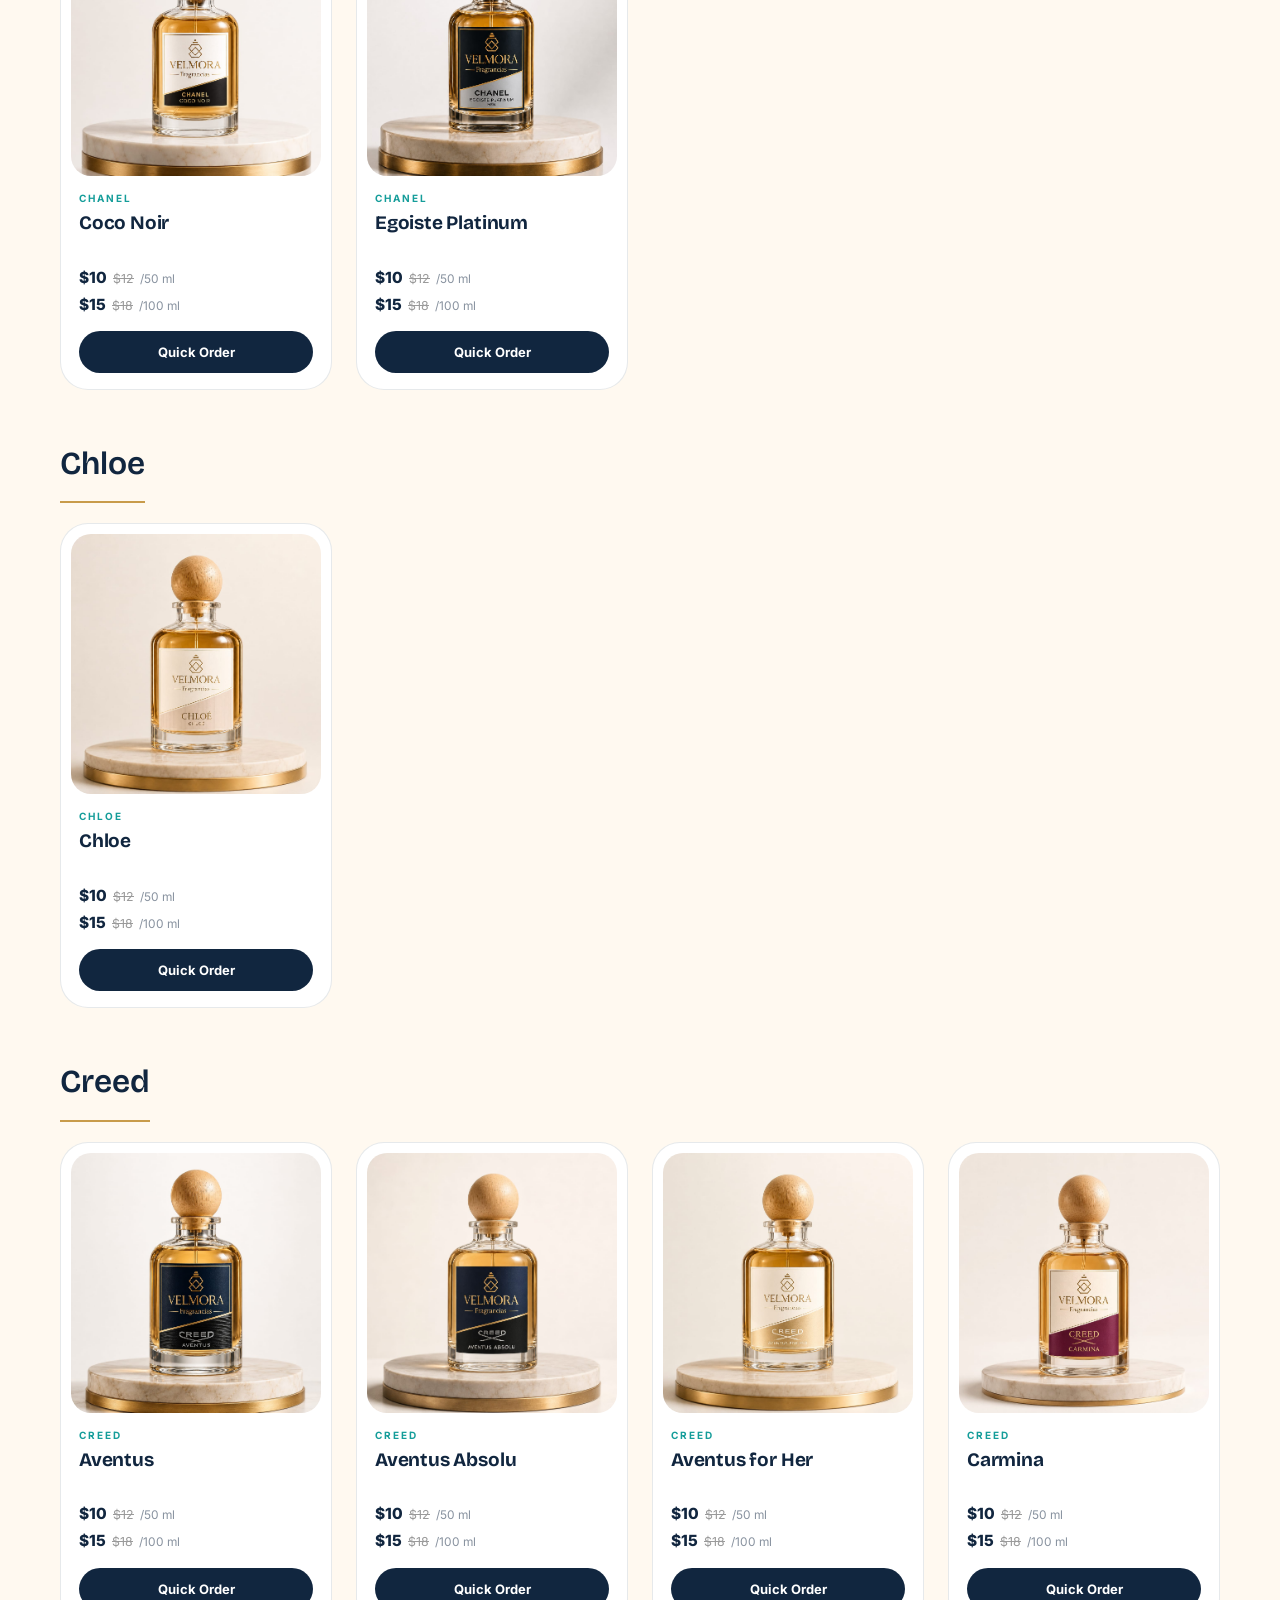
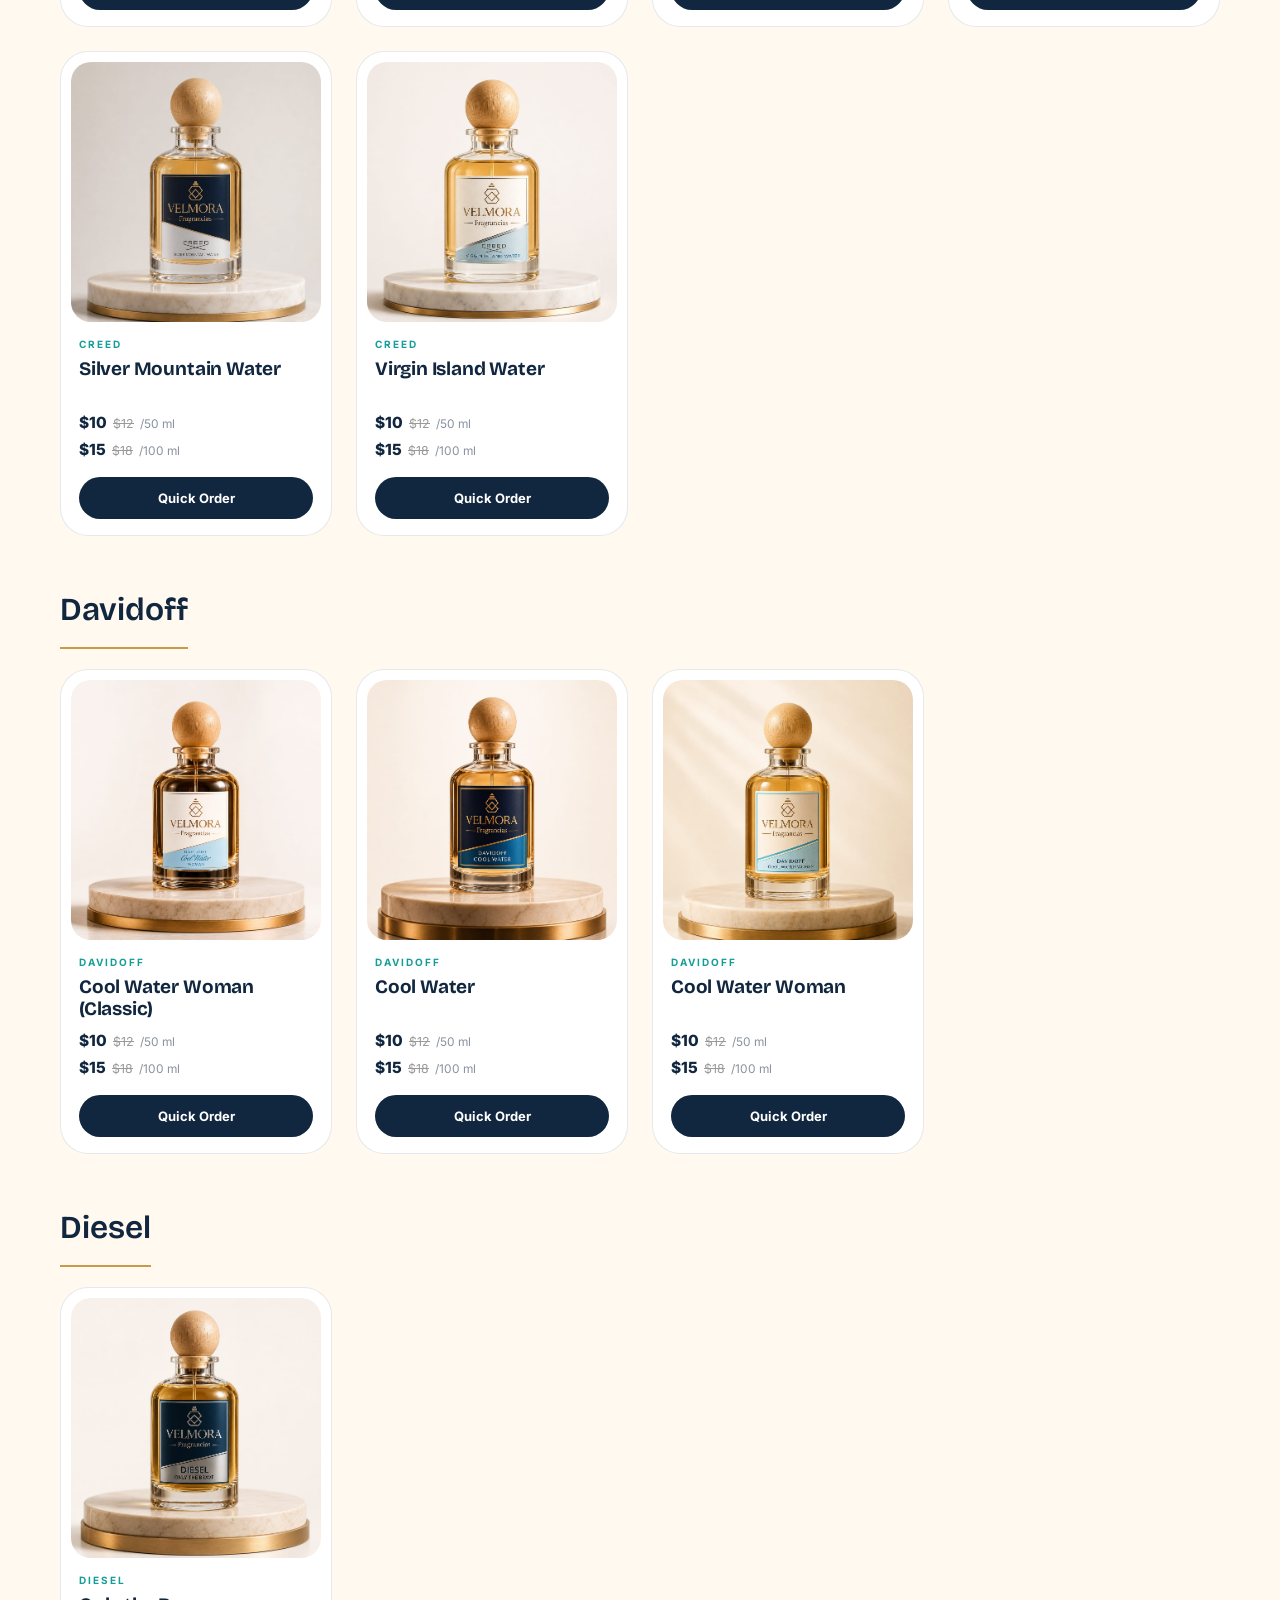
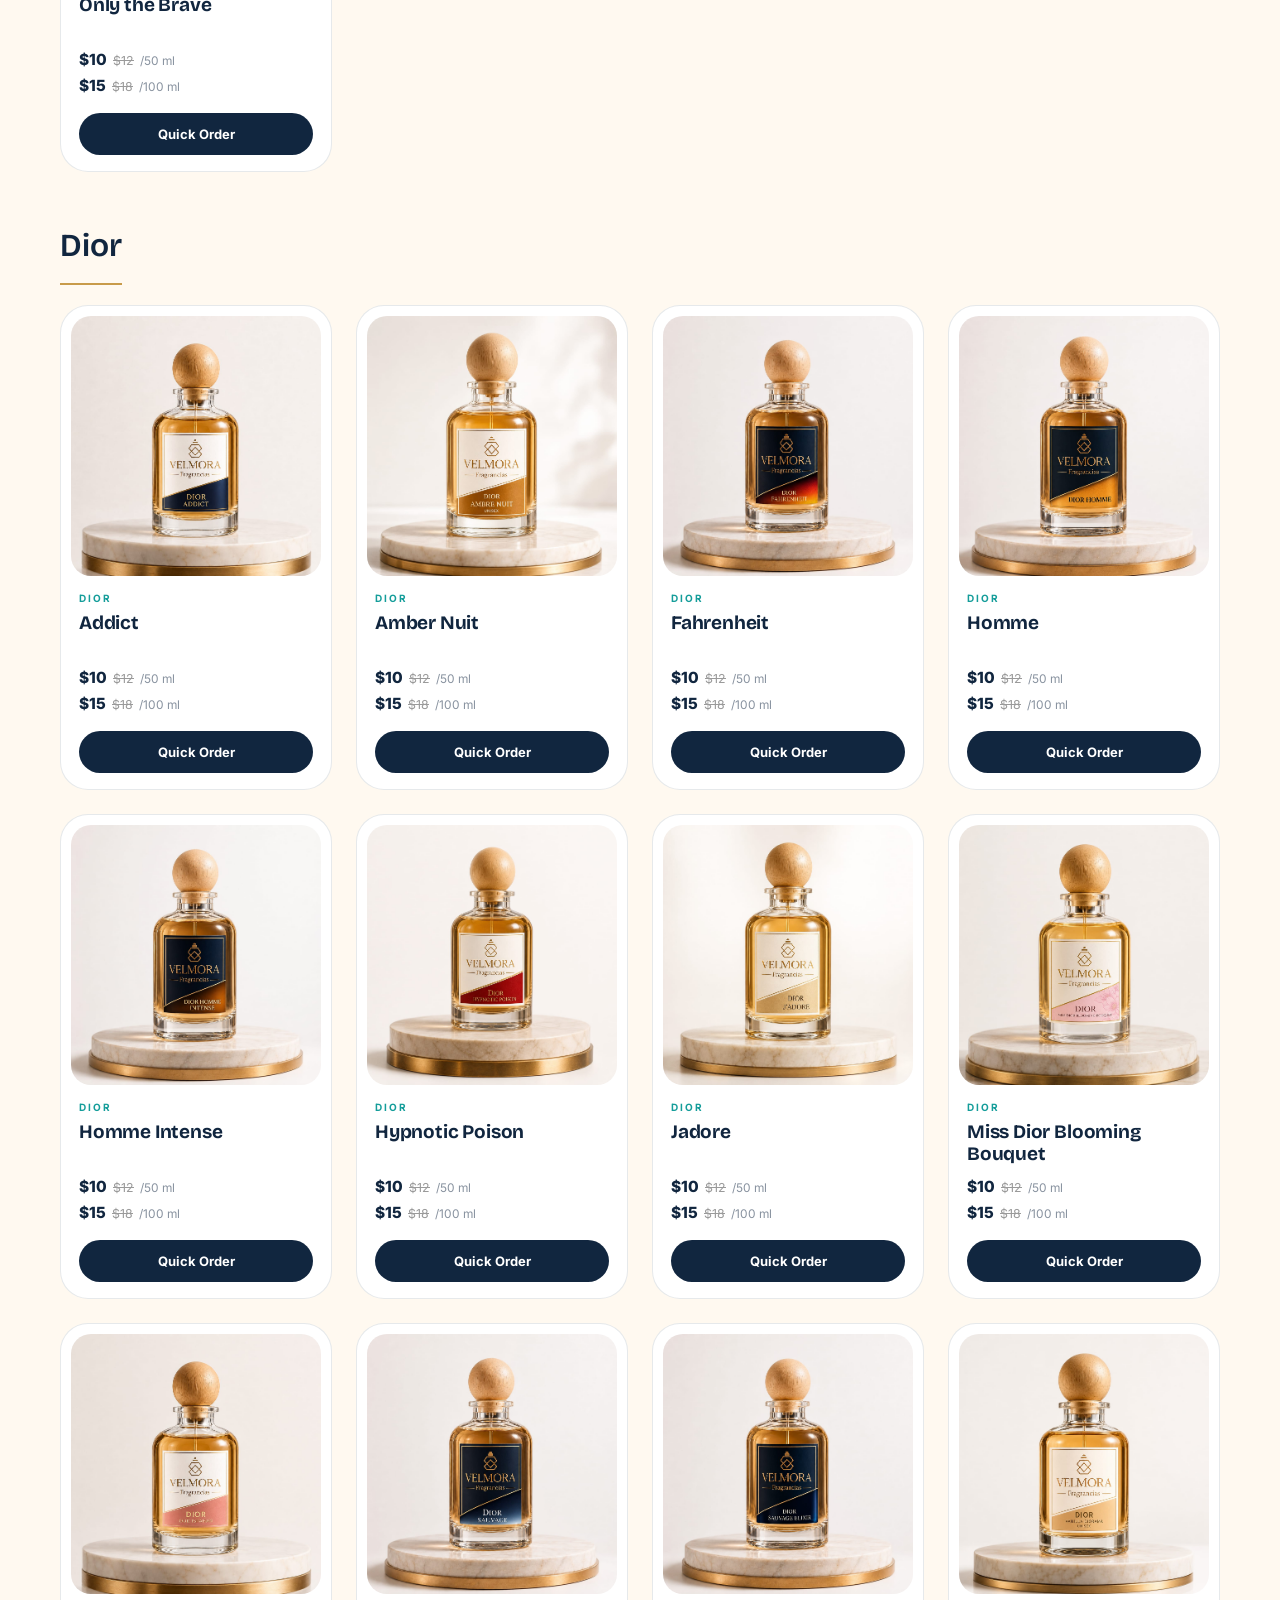
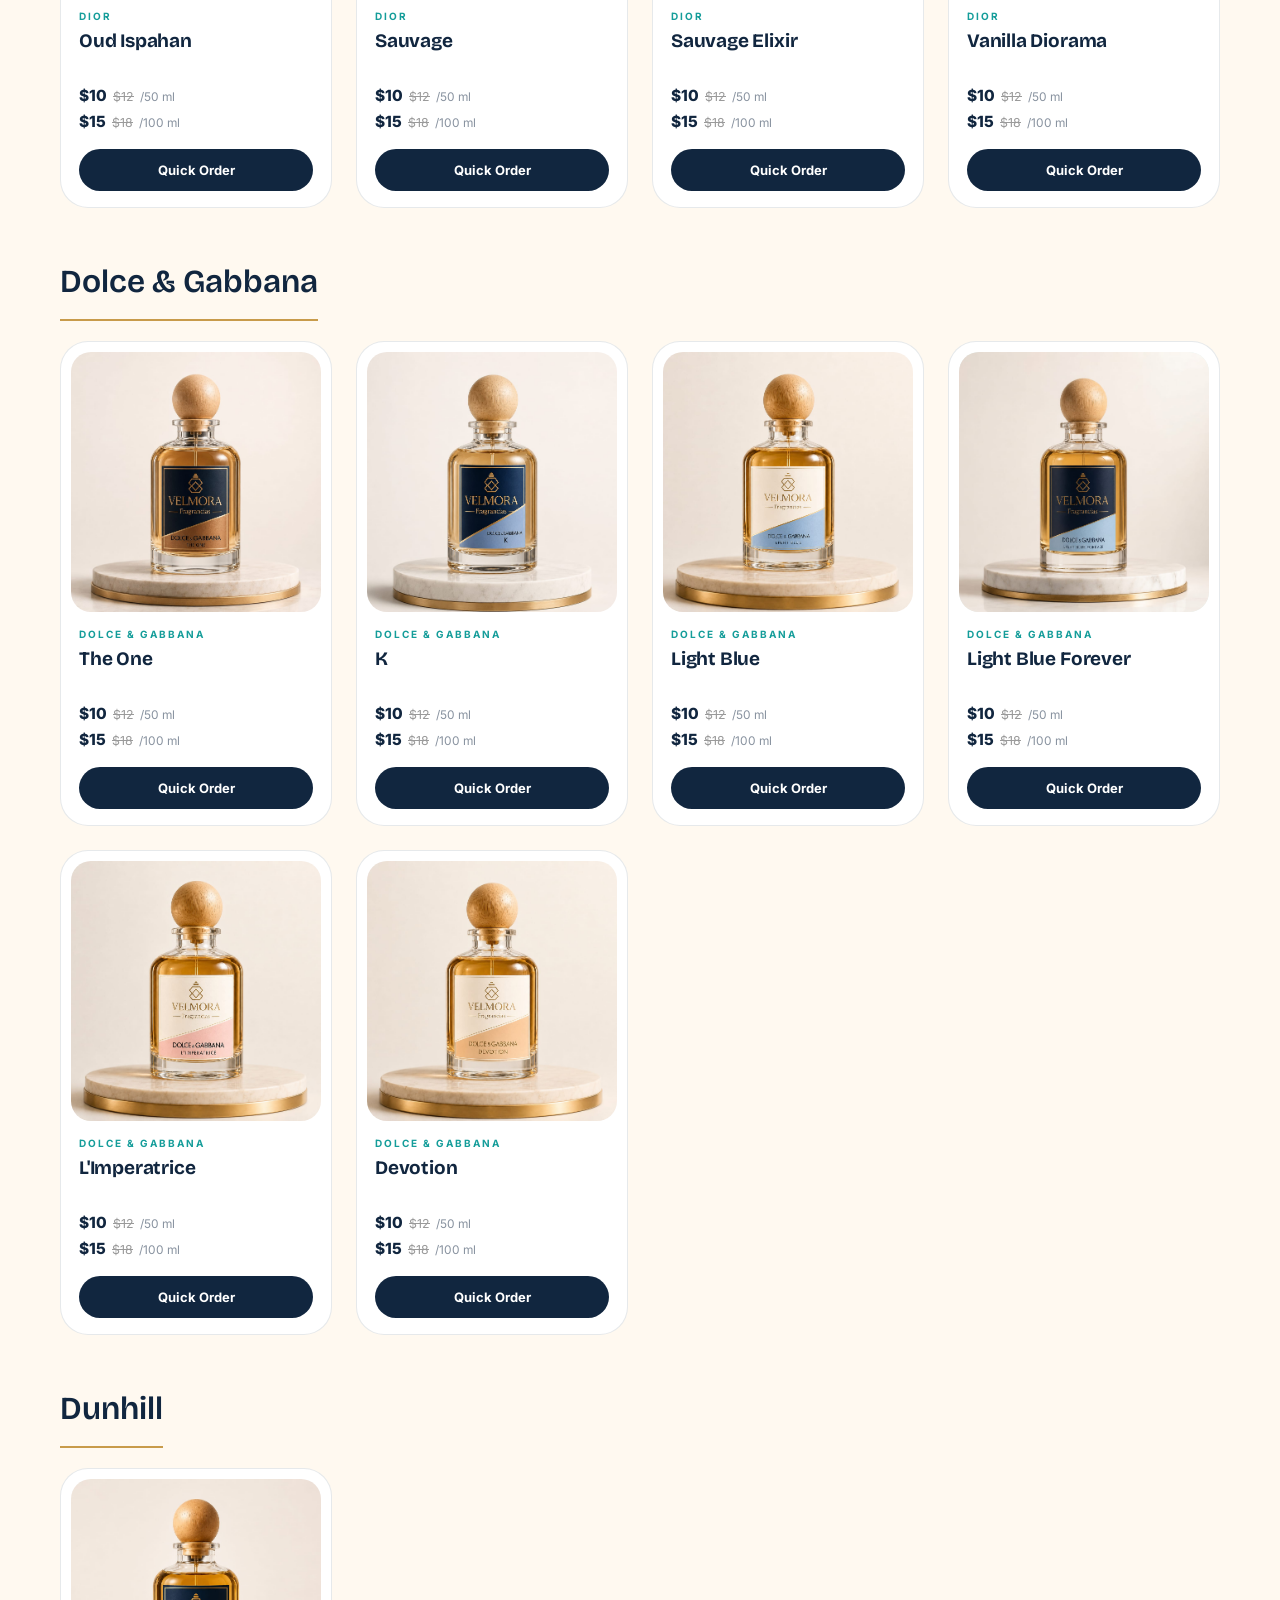
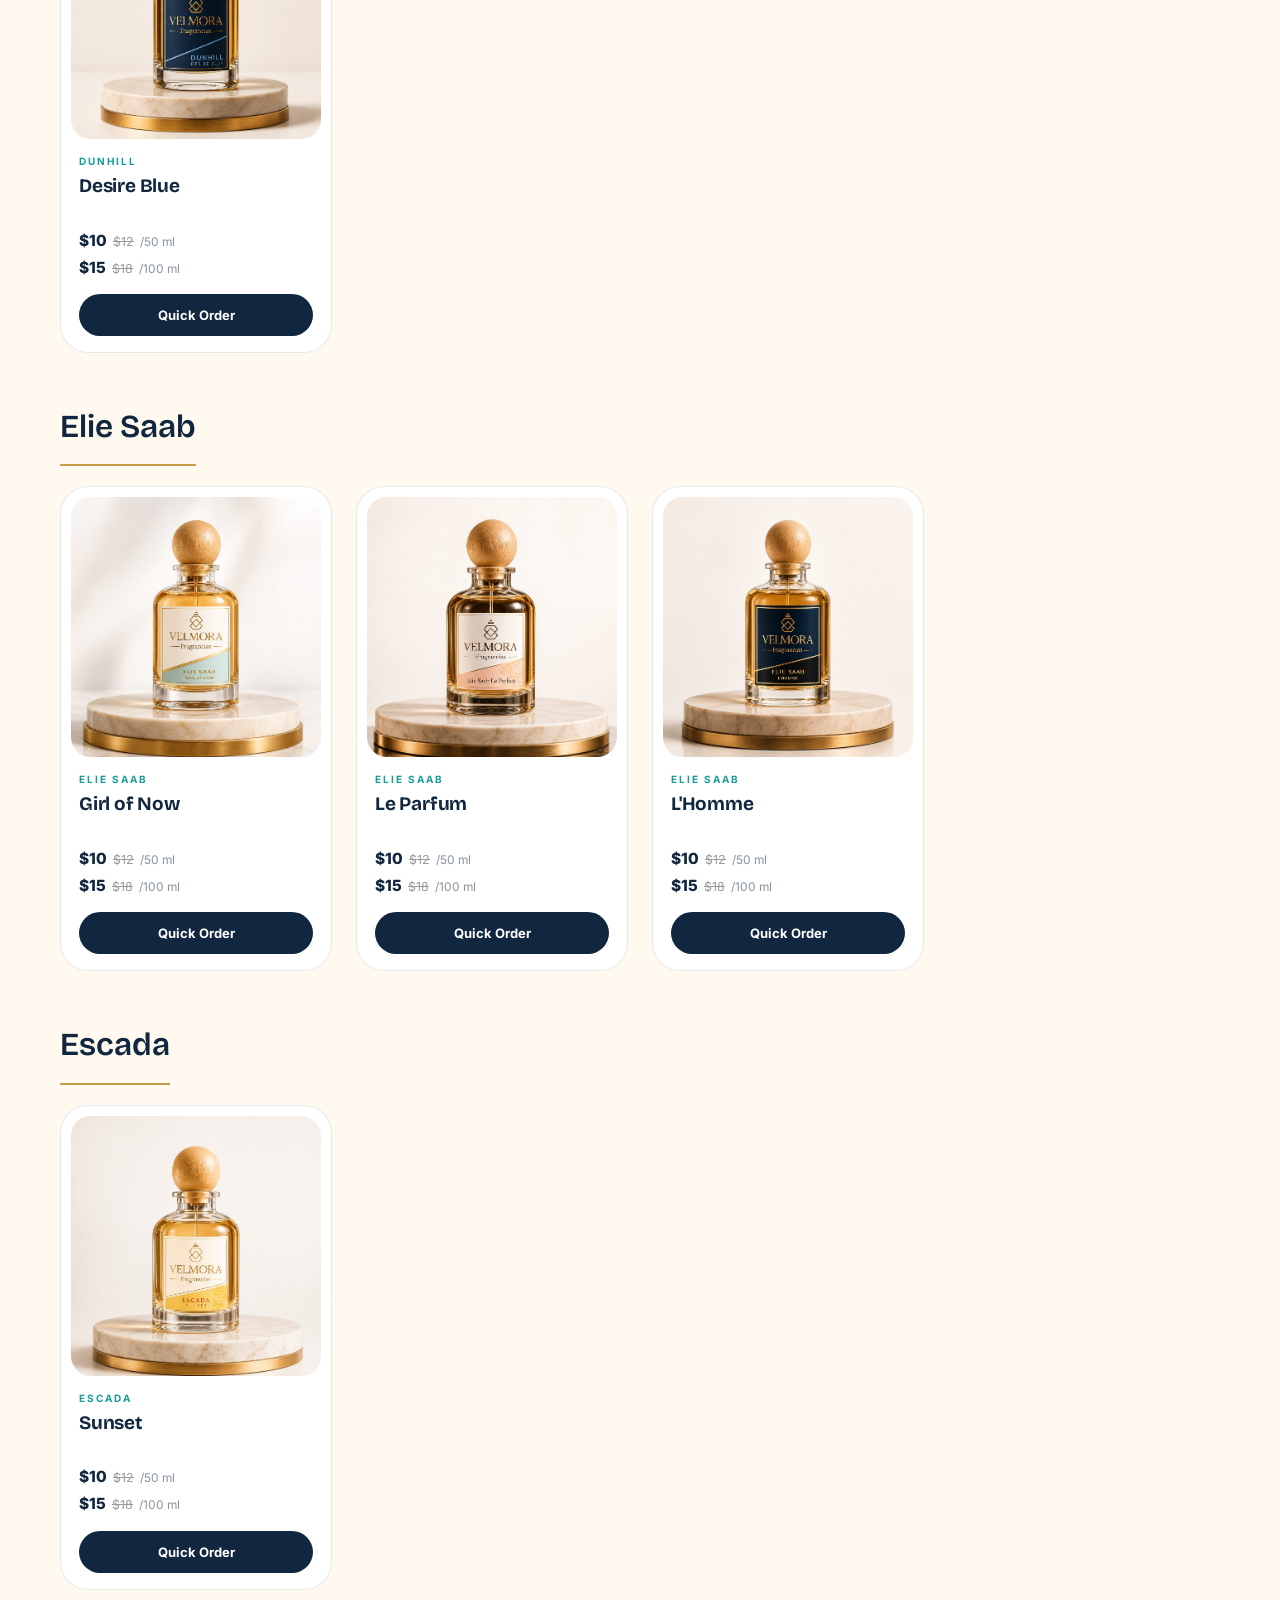
==== commit 1d4124c1: "Complete redesign: bento/boutique layout, Bricolage Grotesque type, light split hero, same brand col" ====
--- a/velmora-frangnansiasi/collection.html
+++ b/velmora-frangnansiasi/collection.html
@@ -7,7 +7,7 @@
     <title>Velmora Fragrancias | Full Collection</title>
     <link rel="preconnect" href="https://fonts.googleapis.com">
     <link rel="preconnect" href="https://fonts.gstatic.com" crossorigin>
-    <link href="https://fonts.googleapis.com/css2?family=Cormorant+Garamond:ital,wght@0,300;0,400;0,500;0,600;0,700;1,400;1,600&family=Inter:wght@300;400;500;600&family=Outfit:wght@300;400;500;600;700&display=swap" rel="stylesheet">
+    <link href="https://fonts.googleapis.com/css2?family=Bricolage+Grotesque:opsz,wght@12..96,500;12..96,600;12..96,700;12..96,800&family=Inter:wght@400;500;600;700&display=swap" rel="stylesheet">
     <link rel="stylesheet" href="https://cdnjs.cloudflare.com/ajax/libs/font-awesome/6.5.0/css/all.min.css">
     <link rel="stylesheet" href="index.css">
     <style>
@@ -28,7 +28,7 @@
 
         @media (min-width: 768px) {
             .search-container {
-                max-width: 320px;
+                max-width: 400px;
                 width: 100%;
                 flex: 1 1 320px;
                 margin: 0;
@@ -70,7 +70,7 @@
             margin-bottom: 48px;
         }
         .brand-header {
-            font-family: 'Cormorant Garamond', serif;
+            font-family: var(--display);
             font-size: 28px;
             font-weight: 600;
             color: var(--velmora-navy);
@@ -135,7 +135,7 @@
 </head>
 <body>
     <!-- HEADER -->
-   <header class="header header--solid" id="mainHeader">
+   <header class="header" id="mainHeader">
     <div class="header-inner">
         <a href="index.html" class="logo-wrap">
             <img src="photo/logo.jpeg" alt="Velmora" class="logo-img">
--- a/velmora-frangnansiasi/index.css
+++ b/velmora-frangnansiasi/index.css
@@ -1,726 +1,398 @@
 /* ═══════════════════════════════════════════════
-   VELMORA FRAGRANCIAS — Editorial Design System
-   Mobile-first · fluid type · motion-aware
+   VELMORA FRAGRANCIAS — Bento / Boutique Design
+   Same brand colours · new type, layout & motion
    ═══════════════════════════════════════════════ */
 
-/* ── Design Tokens ── */
 :root {
-  --warm-ivory: #FBF6EC;
-  --aqua-mist: #EAF5F2;
+  --warm-ivory: #FFF9F0;
+  --aqua-mist: #E8F7F5;
   --pure-white: #FFFFFF;
   --turquoise: #159D9A;
   --champagne-gold: #C89B4A;
-  --gold-deep: #A77A2B;
-  --velmora-navy: #0E2038;
-  --ink: #0A1626;
-  --line: rgba(14,32,56,0.12);
-  --max-w: 1280px;
-  --r-sm: 10px;
-  --r-md: 18px;
+  --velmora-navy: #11263F;
+  --ink: #0B1B2E;
+  --line: rgba(17,38,63,0.1);
+  --max-w: 1240px;
+  --r-sm: 12px;
+  --r-md: 20px;
   --r-lg: 28px;
+  --r-xl: 40px;
   --ease: cubic-bezier(0.22, 1, 0.36, 1);
-  --serif: 'Cormorant Garamond', 'Times New Roman', serif;
-  --sans: 'Inter', 'Outfit', system-ui, sans-serif;
-}
-
-/* ── Reset & Base ── */
+  --display: 'Bricolage Grotesque', 'Inter', system-ui, sans-serif;
+  --sans: 'Inter', system-ui, sans-serif;
+}
+
 *, *::before, *::after { box-sizing: border-box; margin: 0; padding: 0; }
 html { scroll-behavior: smooth; -webkit-tap-highlight-color: transparent; }
 body {
-  font-family: var(--sans);
-  background: var(--warm-ivory);
-  color: var(--velmora-navy);
-  line-height: 1.6;
-  overflow-x: hidden;
-  -webkit-font-smoothing: antialiased;
-  text-rendering: optimizeLegibility;
+  font-family: var(--sans); background: var(--warm-ivory); color: var(--velmora-navy);
+  line-height: 1.6; overflow-x: hidden; -webkit-font-smoothing: antialiased;
 }
 a { color: inherit; text-decoration: none; }
 button { font-family: inherit; cursor: pointer; border: none; background: none; color: inherit; }
 img { display: block; max-width: 100%; height: auto; }
-em { font-style: italic; color: var(--champagne-gold); font-weight: 500; }
-:focus-visible { outline: 2px solid var(--champagne-gold); outline-offset: 3px; border-radius: 4px; }
+em { font-style: normal; color: var(--champagne-gold); }
+:focus-visible { outline: 2px solid var(--turquoise); outline-offset: 3px; border-radius: 6px; }
 ::selection { background: var(--champagne-gold); color: #fff; }
 
-/* ── Utility ── */
 .container { max-width: var(--max-w); margin: 0 auto; padding: 0 20px; }
 
-/* ── Scroll reveal (only when JS is running) ── */
-.js .reveal {
-  opacity: 0; transform: translateY(32px);
-  transition: opacity 0.9s var(--ease), transform 0.9s var(--ease);
-  transition-delay: var(--d, 0s);
-}
+/* scroll reveal */
+.js .reveal { opacity: 0; transform: translateY(28px); transition: opacity .8s var(--ease), transform .8s var(--ease); transition-delay: var(--d, 0s); }
 .js .reveal.in { opacity: 1; transform: none; }
 
-/* ══════════════════════════════
-   HEADER — transparent over hero, solid on scroll
-   ══════════════════════════════ */
+/* ══════════ HEADER ══════════ */
 .header {
   position: fixed; top: 0; left: 0; right: 0; z-index: 1000;
-  transition: background 0.4s var(--ease), box-shadow 0.4s, backdrop-filter 0.4s;
-  background: transparent;
-}
-.header.scrolled, .header.header--solid {
-  background: rgba(251,246,236,0.88);
-  backdrop-filter: blur(22px) saturate(1.4); -webkit-backdrop-filter: blur(22px) saturate(1.4);
-  box-shadow: 0 1px 0 var(--line);
-}
+  transition: box-shadow .3s;
+}
+.header-wrap-bg { display: none; }
+.header.scrolled { box-shadow: 0 10px 30px rgba(17,38,63,0.08); }
 .ticker-ribbon {
-  background: var(--ink);
-  color: rgba(255,255,255,0.85);
-  font-size: 11px; font-weight: 500;
-  letter-spacing: 2px; text-transform: uppercase;
-  padding: 8px 0; text-align: center;
-  white-space: nowrap; overflow: hidden;
+  background: var(--turquoise); color: #fff;
+  font-size: 11px; font-weight: 600; letter-spacing: 1.5px; text-transform: uppercase;
+  padding: 7px 0; white-space: nowrap; overflow: hidden;
 }
 .ticker-track { display: inline-flex; animation: ticker-scroll 40s linear infinite; }
 .ticker-track span { padding-right: 60px; }
-@keyframes ticker-scroll { 0% { transform: translateX(0); } 100% { transform: translateX(-50%); } }
+@keyframes ticker-scroll { to { transform: translateX(-50%); } }
 .header-inner {
-  display: flex; align-items: center; justify-content: space-between;
-  padding: 14px 20px; max-width: 1600px; margin: 0 auto;
-}
+  display: flex; align-items: center; justify-content: space-between; gap: 16px;
+  padding: 12px 20px;
+  background: rgba(255,249,240,0.92);
+  border-bottom: 1px solid var(--line);
+}
+.header-inner > * { position: relative; }
 .logo-wrap { display: flex; align-items: center; gap: 10px; }
-.logo-img { height: 38px; width: 38px; border-radius: 50%; object-fit: cover; border: 1px solid rgba(200,155,74,0.6); }
-.logo-text {
-  font-family: var(--serif);
-  font-size: 24px; font-weight: 600;
-  letter-spacing: 6px; color: var(--velmora-navy);
-  transition: color 0.4s;
-}
+.logo-img { height: 40px; width: 40px; border-radius: 50%; object-fit: cover; }
+.logo-text { font-family: var(--display); font-size: 20px; font-weight: 800; letter-spacing: 3px; color: var(--velmora-navy); }
 .nav { display: none; }
-.header-right { display: flex; align-items: center; gap: 8px; }
+.header-right { display: flex; align-items: center; gap: 10px; }
+.header .header-cta { padding: 11px 22px; font-size: 12px; display: none; }
 .icon-btn {
-  width: 42px; height: 42px; border-radius: 50%;
+  width: 44px; height: 44px; border-radius: 50%;
   display: flex; align-items: center; justify-content: center;
-  color: var(--velmora-navy); font-size: 17px;
-  border: 1px solid var(--line);
-  transition: background 0.25s, color 0.4s, border-color 0.4s;
-}
-.icon-btn:active { background: rgba(14,32,56,0.1); }
-/* light header state over the dark hero */
-.header:not(.scrolled):not(.header--solid) .logo-text,
-.header:not(.scrolled):not(.header--solid) .icon-btn { color: #fff; }
-.header:not(.scrolled):not(.header--solid) .icon-btn { border-color: rgba(255,255,255,0.35); }
-
-/* ── Mobile Drawer ── */
-.mobile-drawer-overlay {
-  position: fixed; inset: 0; background: rgba(10,22,38,0.55);
-  backdrop-filter: blur(4px);
-  z-index: 1500; opacity: 0; pointer-events: none;
-  transition: opacity 0.35s;
-}
+  background: var(--velmora-navy); color: #fff; font-size: 16px;
+}
+
+/* ── Drawer ── */
+.mobile-drawer-overlay { position: fixed; inset: 0; background: rgba(11,27,46,0.5); backdrop-filter: blur(4px); z-index: 1500; opacity: 0; pointer-events: none; transition: opacity .3s; }
 .mobile-drawer-overlay.show { opacity: 1; pointer-events: auto; }
 .mobile-drawer {
-  position: fixed; top: 0; right: -100%; width: 88%; max-width: 380px;
-  height: 100vh; height: 100dvh; background: var(--ink); z-index: 2000;
-  display: flex; flex-direction: column;
-  transition: right 0.5s var(--ease);
-  overflow-y: auto;
-}
-.mobile-drawer.open { right: 0; }
-.drawer-header {
-  display: flex; align-items: center; justify-content: space-between;
-  padding: 22px 28px; border-bottom: 1px solid rgba(255,255,255,0.08);
-}
-.drawer-logo { font-family: var(--serif); font-size: 24px; font-weight: 600; color: var(--champagne-gold); letter-spacing: 6px; }
-.drawer-close {
-  width: 38px; height: 38px; border-radius: 50%;
-  border: 1px solid rgba(255,255,255,0.2); color: white;
-  display: flex; align-items: center; justify-content: center; font-size: 16px;
-}
-.drawer-nav { padding: 12px 0; flex: 1; }
+  position: fixed; top: 12px; right: -110%; bottom: 12px; width: calc(100% - 24px); max-width: 360px;
+  background: var(--velmora-navy); border-radius: var(--r-lg); z-index: 2000;
+  display: flex; flex-direction: column; transition: right .5s var(--ease); overflow-y: auto;
+}
+.mobile-drawer.open { right: 12px; }
+.drawer-header { display: flex; align-items: center; justify-content: space-between; padding: 22px 24px; }
+.drawer-logo { font-family: var(--display); font-size: 20px; font-weight: 800; letter-spacing: 3px; color: var(--champagne-gold); }
+.drawer-close { width: 40px; height: 40px; border-radius: 50%; background: rgba(255,255,255,.1); color: #fff; display: flex; align-items: center; justify-content: center; }
+.drawer-nav { padding: 6px 14px; flex: 1; }
 .drawer-nav-link {
-  display: flex; align-items: center; gap: 18px;
-  padding: 18px 28px; color: rgba(255,255,255,0.88);
-  font-family: var(--serif); font-size: 26px; font-weight: 500;
-  border-bottom: 1px solid rgba(255,255,255,0.05);
-  transition: background 0.2s, padding-left 0.3s var(--ease), color 0.2s;
-}
-.drawer-nav-link:hover, .drawer-nav-link:active { background: rgba(255,255,255,0.04); padding-left: 36px; color: var(--champagne-gold); }
+  display: flex; align-items: center; gap: 16px; padding: 16px 16px; border-radius: var(--r-md);
+  color: rgba(255,255,255,.9); font-family: var(--display); font-size: 22px; font-weight: 600;
+  transition: background .2s, color .2s;
+}
+.drawer-nav-link:hover, .drawer-nav-link:active { background: rgba(255,255,255,.07); color: var(--champagne-gold); }
 .drawer-nav-link i { width: 20px; text-align: center; color: var(--champagne-gold); font-size: 15px; }
-.drawer-footer { padding: 24px 28px; border-top: 1px solid rgba(255,255,255,0.08); }
+.drawer-footer { padding: 20px 24px 24px; }
 .drawer-social { display: flex; gap: 22px; justify-content: center; }
-.drawer-social a { color: rgba(255,255,255,0.6); font-size: 20px; transition: color 0.2s; }
-.drawer-social a:hover { color: var(--champagne-gold); }
-
-/* ══════════════════════════════
-   BUTTONS
-   ══════════════════════════════ */
+.drawer-social a { color: rgba(255,255,255,.6); font-size: 20px; }
+
+/* ══════════ BUTTONS ══════════ */
 .btn-primary {
   display: inline-flex; align-items: center; justify-content: center; gap: 10px;
-  padding: 17px 32px; border-radius: 50px;
-  font-size: 12px; font-weight: 600;
-  text-transform: uppercase; letter-spacing: 2px;
-  transition: transform 0.3s var(--ease), box-shadow 0.3s, background 0.3s, color 0.3s;
-}
-.btn-primary:hover { transform: translateY(-2px); }
-.btn-primary:active { transform: scale(0.97); }
-.btn-primary--gold {
-  background: var(--champagne-gold); color: #fff;
-  box-shadow: 0 10px 30px rgba(200,155,74,0.35);
-}
-.btn-primary--gold:hover { background: var(--gold-deep); }
-.btn-primary--navy {
-  background: var(--velmora-navy); color: #fff;
-  border: 1px solid var(--velmora-navy);
-}
-.btn-primary--navy:hover, .btn-primary--navy:active {
-  background: var(--champagne-gold); border-color: var(--champagne-gold);
-  box-shadow: 0 10px 30px rgba(200,155,74,0.4);
-}
+  padding: 16px 30px; border-radius: 999px; font-size: 13px; font-weight: 700; letter-spacing: .5px;
+  transition: transform .3s var(--ease), box-shadow .3s, background .3s, color .3s;
+}
+.btn-primary:hover { transform: translateY(-3px); }
+.btn-primary:active { transform: scale(.97); }
+.btn-primary--gold { background: var(--champagne-gold); color: #fff; box-shadow: 0 10px 24px rgba(200,155,74,.35); }
+.btn-primary--navy { background: var(--velmora-navy); color: #fff; }
+.btn-primary--navy:hover { background: var(--turquoise); }
+.btn-primary--turq { background: var(--turquoise); color: #fff; }
+.btn-primary--ghost { background: transparent; color: var(--velmora-navy); border: 1.5px solid var(--velmora-navy); }
+.btn-primary--ghost:hover { background: var(--velmora-navy); color: #fff; }
 .btn-primary--outline { background: transparent; border: 1.5px solid #fff; color: #fff; }
 
-/* ══════════════════════════════
-   HERO — cinematic, left-aligned
-   ══════════════════════════════ */
-.hero {
-  position: relative;
-  min-height: 100vh; min-height: 100svh;
-  display: flex; align-items: flex-end;
-  overflow: hidden; color: #fff;
-}
-.hero-bg { position: absolute; inset: 0; z-index: 0; }
-.hero-bg img {
-  width: 100%; height: 100%; object-fit: cover;
-  animation: hero-zoom 18s ease-out forwards;
-}
-.hero-bg-desktop { display: none; }
-@keyframes hero-zoom { from { transform: scale(1.12); } to { transform: scale(1); } }
-.hero-overlay {
-  position: absolute; inset: 0; z-index: 1;
-  background:
-    linear-gradient(to top, rgba(10,22,38,0.92) 0%, rgba(10,22,38,0.35) 55%, rgba(10,22,38,0.55) 100%);
-}
-.hero-content {
-  position: relative; z-index: 2;
-  width: 100%; max-width: var(--max-w); margin: 0 auto;
-  padding: 140px 24px 120px;
-}
-.hero-eyebrow {
-  display: inline-flex; align-items: center; gap: 14px;
-  font-size: 11px; letter-spacing: 3px; text-transform: uppercase;
-  color: var(--champagne-gold); font-weight: 600;
-  margin-bottom: 24px;
-}
-.hero-eyebrow::before { content: ''; width: 40px; height: 1px; background: var(--champagne-gold); }
+/* ══════════ HERO (split) ══════════ */
+.hero { padding: 150px 20px 40px; background: radial-gradient(900px 500px at 85% 10%, rgba(21,157,154,.12), transparent 60%), var(--warm-ivory); }
+.hero-grid { max-width: var(--max-w); margin: 0 auto; display: grid; gap: 36px; align-items: center; }
+.pill {
+  display: inline-flex; align-items: center; gap: 8px; padding: 8px 16px; border-radius: 999px;
+  background: var(--aqua-mist); color: var(--turquoise); font-size: 12px; font-weight: 700; letter-spacing: .5px; margin-bottom: 22px;
+}
 .hero-title {
-  font-family: var(--serif);
-  font-size: clamp(46px, 12vw, 128px);
-  line-height: 0.98; letter-spacing: -0.02em;
-  font-weight: 500; color: #fff;
-  margin-bottom: 28px;
-}
-.hero-title em { display: block; font-weight: 400; }
-.hero-sub {
-  font-size: 16px; line-height: 1.75; max-width: 480px;
-  color: rgba(255,255,255,0.8); margin-bottom: 36px;
-}
-.hero-cta-group { display: flex; flex-direction: column; gap: 14px; align-items: stretch; }
-.hero-meta {
-  position: absolute; z-index: 2; left: 0; right: 0; bottom: 0;
-  border-top: 1px solid rgba(255,255,255,0.18);
-  background: rgba(10,22,38,0.35); backdrop-filter: blur(10px); -webkit-backdrop-filter: blur(10px);
-  display: grid; grid-template-columns: repeat(2, 1fr);
-}
-.hero-meta div {
-  padding: 16px 24px; font-size: 11px; letter-spacing: 2px; text-transform: uppercase;
-  color: rgba(255,255,255,0.75);
-  border-right: 1px solid rgba(255,255,255,0.12);
-}
-.hero-meta div:nth-child(n+3) { display: none; }
-.hero-meta strong { display: block; font-family: var(--serif); font-size: 22px; letter-spacing: 0; text-transform: none; color: #fff; font-weight: 500; }
-.scroll-hint { display: none; }
-
-/* ══════════════════════════════
-   BRAND MARQUEE
-   ══════════════════════════════ */
-.brand-strip {
-  overflow: hidden; padding: 22px 0;
-  background: var(--ink);
-}
+  font-family: var(--display); font-weight: 800; letter-spacing: -.035em;
+  font-size: clamp(42px, 10.5vw, 78px); line-height: 1; color: var(--velmora-navy); margin-bottom: 22px;
+}
+.hero-title .hl { color: var(--turquoise); background: linear-gradient(transparent 70%, rgba(200,155,74,.45) 70%, rgba(200,155,74,.45) 92%, transparent 92%); -webkit-box-decoration-break: clone; box-decoration-break: clone; padding: 0 .06em; }
+.hero-sub { font-size: 17px; line-height: 1.7; color: rgba(17,38,63,.7); max-width: 470px; margin-bottom: 30px; }
+.hero-cta-group { display: flex; flex-direction: column; gap: 12px; }
+.hero-trust { display: flex; flex-wrap: wrap; gap: 8px 22px; margin-top: 30px; font-size: 13px; font-weight: 600; color: rgba(17,38,63,.7); }
+.hero-trust span { display: inline-flex; align-items: center; gap: 8px; }
+.hero-trust i { color: var(--turquoise); }
+.hero-visual { position: relative; }
+.hero-frame { border-radius: var(--r-xl); overflow: hidden; aspect-ratio: 4/5; background: var(--aqua-mist); box-shadow: 0 40px 80px rgba(17,38,63,.18); }
+.hero-frame img { width: 100%; height: 100%; object-fit: cover; animation: hero-zoom 14s ease-out forwards; }
+@keyframes hero-zoom { from { transform: scale(1.1); } to { transform: scale(1); } }
+.float-card {
+  position: absolute; display: flex; align-items: center; gap: 12px; padding: 12px 18px 12px 12px;
+  background: rgba(255,255,255,.92); backdrop-filter: blur(12px); border-radius: var(--r-md);
+  box-shadow: 0 16px 40px rgba(17,38,63,.16); font-size: 12px; color: rgba(17,38,63,.6); line-height: 1.3;
+  animation: floaty 6s ease-in-out infinite;
+}
+.float-card strong { display: block; font-family: var(--display); font-size: 18px; color: var(--velmora-navy); }
+.float-card i { width: 42px; height: 42px; border-radius: 14px; display: flex; align-items: center; justify-content: center; background: var(--velmora-navy); color: var(--champagne-gold); }
+.fc-1 { left: 10px; bottom: 16px; }
+.fc-2 { display: none; right: -8px; top: 28px; animation-delay: -3s; }
+.fc-2 i { background: var(--turquoise); color: #fff; }
+@keyframes floaty { 50% { transform: translateY(-10px); } }
+
+/* ══════════ BRAND MARQUEE ══════════ */
+.brand-strip { margin: 40px 20px 0; border-radius: 999px; background: var(--velmora-navy); overflow: hidden; padding: 18px 0; }
 .brand-strip-inner { display: inline-flex; animation: marquee-scroll 30s linear infinite; }
-.brand-item {
-  font-family: var(--serif); font-style: italic;
-  font-size: 22px; font-weight: 500;
-  color: rgba(255,255,255,0.7); letter-spacing: 1px;
-  white-space: nowrap; margin: 0 28px;
-}
-.brand-item::after { content: '✦'; color: var(--champagne-gold); font-size: 12px; margin-left: 56px; font-style: normal; }
-@keyframes marquee-scroll { 0% { transform: translateX(0); } 100% { transform: translateX(-50%); } }
-
-/* ══════════════════════════════
-   STATS STRIP
-   ══════════════════════════════ */
-.stats-strip { background: var(--warm-ivory); border-bottom: 1px solid var(--line); }
-.stats-grid {
-  max-width: var(--max-w); margin: 0 auto;
-  display: grid; grid-template-columns: repeat(2, 1fr);
-}
-.stat { padding: 36px 20px; text-align: center; border-right: 1px solid var(--line); border-bottom: 1px solid var(--line); }
-.stat:nth-child(2n) { border-right: none; }
-.stat:nth-last-child(-n+2) { border-bottom: none; }
-.stat-num { font-family: var(--serif); font-size: clamp(40px, 8vw, 64px); line-height: 1; font-weight: 500; color: var(--velmora-navy); }
-.stat-num em { font-size: 0.6em; }
-.stat-label { margin-top: 10px; font-size: 11px; letter-spacing: 2.5px; text-transform: uppercase; color: rgba(14,32,56,0.55); }
-
-/* ══════════════════════════════
-   SECTIONS — Global
-   ══════════════════════════════ */
-.section-padding { padding: 88px 20px; }
+.brand-item { font-family: var(--display); font-size: 18px; font-weight: 600; color: rgba(255,255,255,.8); white-space: nowrap; margin: 0 22px; }
+.brand-item::after { content: '●'; color: var(--champagne-gold); font-size: 8px; margin-left: 44px; vertical-align: middle; }
+@keyframes marquee-scroll { to { transform: translateX(-50%); } }
+
+/* ══════════ SECTIONS ══════════ */
+.section-padding { padding: 80px 20px; }
 .section-badge {
-  display: inline-flex; align-items: center; gap: 12px;
-  font-size: 11px; letter-spacing: 3px; text-transform: uppercase;
-  color: var(--champagne-gold); font-weight: 600;
-  margin-bottom: 14px;
-}
-.section-badge::before { content: ''; width: 28px; height: 1px; background: currentColor; }
-.section-title {
-  font-family: var(--serif);
-  font-size: clamp(38px, 8vw, 72px); font-weight: 500; line-height: 1.02;
-  letter-spacing: -0.015em;
-  color: var(--velmora-navy); margin-bottom: 20px;
-}
-.section-sub { font-size: 15px; line-height: 1.8; color: rgba(14,32,56,0.65); max-width: 480px; }
-
-/* ══════════════════════════════
-   ABOUT US
-   ══════════════════════════════ */
-.about-section {
-  position: relative; overflow: hidden;
-  min-height: 520px;
-  display: flex; align-items: flex-end;
-}
-.about-bg { position: absolute; inset: 0; width: 100%; height: 100%; }
-.about-bg img { width: 100%; height: 100%; object-fit: cover; display: block; }
-.about-overlay {
-  position: absolute; inset: 0;
-  background: linear-gradient(to top, rgba(10,22,38,0.94) 0%, rgba(10,22,38,0.55) 100%);
-}
-.about-content { position: relative; z-index: 1; padding: 72px 24px 64px; }
-.about-content .section-title { color: white; }
-.about-content p { color: rgba(255,255,255,0.8); font-size: 15px; line-height: 1.9; }
-
-.tip-item {
-  display: flex; gap: 18px; align-items: flex-start;
-  padding: 20px 0; border-bottom: 1px solid rgba(255,255,255,0.1);
-}
-.tip-item:last-child { border-bottom: none; }
-.tip-icon {
-  width: 46px; height: 46px; flex-shrink: 0;
-  border-radius: 50%;
-  border: 1px solid rgba(200,155,74,0.5);
-  display: flex; align-items: center; justify-content: center;
-  color: var(--champagne-gold); font-size: 17px;
-}
-.tip-item h4 { font-family: var(--serif); font-size: 22px; font-weight: 500; color: white; margin-bottom: 4px; }
-.tip-item p { font-size: 14px; line-height: 1.75; color: rgba(255,255,255,0.68); }
-
-/* ══════════════════════════════
-   BEST SELLERS — Horizontal Scroll
-   ══════════════════════════════ */
-.products-scroll-wrapper {
-  overflow-x: auto; overflow-y: hidden;
-  -webkit-overflow-scrolling: touch;
-  scroll-snap-type: x mandatory;
-  scrollbar-width: none;
-  padding-bottom: 12px;
-}
+  display: inline-block; padding: 7px 14px; border-radius: 999px; margin-bottom: 16px;
+  background: rgba(200,155,74,.16); color: #9a7330; font-size: 11px; font-weight: 700; letter-spacing: 1.5px; text-transform: uppercase;
+}
+.section-title { font-family: var(--display); font-weight: 800; letter-spacing: -.03em; font-size: clamp(34px, 7vw, 60px); line-height: 1; color: var(--velmora-navy); margin-bottom: 16px; }
+.section-sub { font-size: 16px; line-height: 1.7; color: rgba(17,38,63,.68); max-width: 480px; }
+.section-head { display: flex; flex-direction: column; gap: 18px; margin-bottom: 36px; }
+
+/* ══════════ BENTO ══════════ */
+.bento { display: grid; grid-template-columns: repeat(2, 1fr); gap: 12px; }
+.tile--wide { grid-column: span 2; }
+.tile--wide-m { grid-column: span 2; }
+.tile { border-radius: var(--r-lg); overflow: hidden; position: relative; padding: 22px; min-height: 170px; display: flex; flex-direction: column; justify-content: flex-end; transition: transform .5s var(--ease); }
+.tile:hover { transform: translateY(-4px); }
+.tile--photo { padding: 0; min-height: 220px; }
+.tile--photo img { position: absolute; inset: 0; width: 100%; height: 100%; object-fit: cover; transition: transform .8s var(--ease); }
+.tile--photo:hover img { transform: scale(1.06); }
+.tile--photo .tile-cap { position: relative; padding: 18px; background: linear-gradient(to top, rgba(11,27,46,.8), transparent); color: #fff; font-weight: 600; font-size: 14px; margin-top: auto; padding-top: 60px; }
+.tile--navy { background: var(--velmora-navy); color: #fff; }
+.tile--gold { background: var(--champagne-gold); color: #fff; }
+.tile--turq { background: var(--turquoise); color: #fff; }
+.tile--mist { background: var(--aqua-mist); }
+.tile-num { font-family: var(--display); font-weight: 800; letter-spacing: -.04em; font-size: clamp(44px, 9vw, 76px); line-height: .9; }
+.tile-num small { font-size: .5em; letter-spacing: 0; }
+.tile-label { margin-top: 10px; font-size: 13px; font-weight: 500; opacity: .85; }
+.tile-title { font-family: var(--display); font-weight: 700; font-size: 22px; line-height: 1.15; margin-bottom: 8px; }
+.tile p { font-size: 14px; line-height: 1.6; opacity: .8; }
+/* quiz banner */
+.quiz-banner {
+  position: relative; overflow: hidden; border-radius: var(--r-xl); padding: 40px 26px;
+  background: var(--velmora-navy); color: #fff; display: grid; gap: 22px; align-items: center;
+}
+.quiz-banner::before { content: ''; position: absolute; width: 380px; height: 380px; right: -100px; top: -140px; border-radius: 50%; background: radial-gradient(circle, rgba(200,155,74,.45), transparent 70%); }
+.quiz-banner > * { position: relative; }
+.quiz-banner h2 { font-family: var(--display); font-weight: 800; letter-spacing: -.03em; font-size: clamp(30px, 6vw, 48px); line-height: 1.02; }
+.quiz-banner p { color: rgba(255,255,255,.7); max-width: 460px; margin-top: 10px; }
+
+/* ══════════ PRODUCTS ══════════ */
+.products-scroll-wrapper { overflow-x: auto; overflow-y: hidden; scroll-snap-type: x mandatory; scrollbar-width: none; padding: 6px 0 14px; }
 .products-scroll-wrapper::-webkit-scrollbar { display: none; }
 .scroll-arrow {
-  position: absolute; top: 40%; transform: translateY(-50%);
-  width: 52px; height: 52px; border-radius: 50%;
-  background: var(--pure-white);
-  border: 1px solid var(--line);
-  color: var(--velmora-navy);
-  display: none; align-items: center; justify-content: center;
-  font-size: 15px; z-index: 10;
-  box-shadow: 0 10px 30px rgba(10,22,38,0.12);
-  transition: all 0.3s var(--ease);
-}
-.scroll-arrow:hover { background: var(--velmora-navy); color: white; transform: translateY(-50%) scale(1.06); }
+  position: absolute; top: 38%; transform: translateY(-50%); width: 52px; height: 52px; border-radius: 50%;
+  background: #fff; border: 1px solid var(--line); color: var(--velmora-navy); display: none; align-items: center; justify-content: center;
+  z-index: 10; box-shadow: 0 10px 30px rgba(17,38,63,.15); transition: all .3s var(--ease);
+}
+.scroll-arrow:hover { background: var(--velmora-navy); color: #fff; }
 .scroll-arrow--left { left: 20px; }
 .scroll-arrow--right { right: 20px; }
-
-.products-scroll-track { display: flex; gap: 20px; padding: 0 20px; }
+.products-scroll-track { display: flex; gap: 16px; padding: 0 20px; }
 .product-card {
-  flex: 0 0 76%; max-width: 320px;
-  scroll-snap-align: start;
-  background: var(--pure-white);
-  border-radius: var(--r-md);
-  overflow: hidden;
-  border: 1px solid var(--line);
-  display: flex; flex-direction: column;
-  cursor: pointer;
-  transition: transform 0.5s var(--ease), box-shadow 0.5s var(--ease);
-}
-.product-card:active { transform: scale(0.985); }
-.product-card-img {
-  width: 100%; aspect-ratio: 4/5; height: auto;
-  object-fit: cover; background: rgba(14,32,56,0.04);
-  transition: transform 0.8s var(--ease);
-}
-.product-info { padding: 20px; display: flex; flex-direction: column; flex: 1; }
-.product-brand {
-  font-size: 10px; text-transform: uppercase; letter-spacing: 2.5px;
-  color: var(--champagne-gold); font-weight: 600; margin-bottom: 8px;
-}
-.product-title {
-  font-family: var(--serif);
-  font-size: 22px; font-weight: 500;
-  color: var(--velmora-navy);
-  margin-bottom: 12px; line-height: 1.15;
-  min-height: 2.3em;
-  display: -webkit-box; -webkit-line-clamp: 2; -webkit-box-orient: vertical;
-  overflow: hidden;
-}
-.product-price { display: flex; flex-direction: column; gap: 2px; margin-bottom: 16px; font-size: 14px; }
+  flex: 0 0 74%; max-width: 300px; scroll-snap-align: start; cursor: pointer;
+  background: #fff; border-radius: var(--r-lg); padding: 10px; display: flex; flex-direction: column;
+  border: 1px solid var(--line); overflow: hidden; transition: transform .5s var(--ease), box-shadow .5s var(--ease);
+}
+.product-card:active { transform: scale(.985); }
+.product-card-img { width: 100%; aspect-ratio: 1/1.1; height: auto; object-fit: cover; border-radius: 20px; background: var(--aqua-mist); transition: transform .8s var(--ease); }
+.product-info { padding: 14px 8px 6px; display: flex; flex-direction: column; flex: 1; }
+.product-brand { font-size: 10px; text-transform: uppercase; letter-spacing: 2px; color: var(--turquoise); font-weight: 700; margin-bottom: 6px; }
+.product-title { font-family: var(--display); font-size: 19px; font-weight: 700; letter-spacing: -.01em; line-height: 1.15; min-height: 2.3em; margin-bottom: 10px; display: -webkit-box; -webkit-line-clamp: 2; -webkit-box-orient: vertical; overflow: hidden; }
+.product-price { display: flex; flex-direction: column; gap: 2px; margin-bottom: 14px; font-size: 14px; }
 .price-line { display: flex; align-items: baseline; gap: 6px; }
-.new-price { color: var(--velmora-navy); font-weight: 700; font-size: 1.1em; }
-.old-price { color: #9a9a9a; text-decoration: line-through; font-size: 0.9em; }
-.size-label { color: rgba(14,32,56,0.5); font-size: 0.85em; }
+.new-price { color: var(--velmora-navy); font-weight: 800; font-size: 1.1em; }
+.old-price { color: #9a9a9a; text-decoration: line-through; font-size: .88em; }
+.size-label { color: rgba(17,38,63,.5); font-size: .85em; }
 .product-btn {
-  margin-top: auto; width: 100%; padding: 14px;
-  background: transparent; color: var(--velmora-navy);
-  border: 1px solid var(--velmora-navy); border-radius: 50px;
-  font-size: 11px; font-weight: 600; text-transform: uppercase; letter-spacing: 2px;
-  transition: background 0.3s, color 0.3s;
-}
-.product-card:hover .product-btn, .product-btn:active { background: var(--velmora-navy); color: #fff; }
-.scroll-indicator { display: flex; justify-content: center; gap: 6px; padding-top: 20px; }
-.scroll-dot { width: 6px; height: 6px; border-radius: 50%; background: rgba(14,32,56,0.15); transition: all 0.4s var(--ease); }
-.scroll-dot.active { width: 26px; border-radius: 3px; background: var(--champagne-gold); }
-
-/* ══════════════════════════════
-   PACKAGING — bento features
-   ══════════════════════════════ */
-.packaging-section { background: var(--aqua-mist); }
-.packaging-img {
-  width: 100%; aspect-ratio: 4/3;
-  object-fit: cover; border-radius: var(--r-lg);
-  margin-bottom: 32px;
-}
-.pkg-feature {
-  display: flex; gap: 18px; align-items: flex-start;
-  padding: 22px; margin-bottom: 14px;
-  background: rgba(255,255,255,0.7);
-  border: 1px solid rgba(255,255,255,0.9);
-  border-radius: var(--r-md);
-  transition: transform 0.4s var(--ease), box-shadow 0.4s;
-}
-.pkg-feature:hover { transform: translateY(-3px); box-shadow: 0 16px 40px rgba(14,32,56,0.08); }
-.pkg-feature:last-child { margin-bottom: 0; }
-.pkg-icon {
-  width: 48px; height: 48px; flex-shrink: 0;
-  border-radius: 50%;
-  background: var(--velmora-navy);
-  display: flex; align-items: center; justify-content: center;
-  color: var(--champagne-gold); font-size: 17px;
-}
-.pkg-feature h4 { font-family: var(--serif); font-size: 22px; font-weight: 500; margin-bottom: 4px; }
-.pkg-feature p { font-size: 14px; line-height: 1.75; color: rgba(14,32,56,0.65); }
-.unboxing-experience { text-align: center; margin-bottom: 44px; }
-.unboxing-experience .section-badge { justify-content: center; }
-
-/* ══════════════════════════════
-   REVIEWS — Infinite Marquee
-   ══════════════════════════════ */
+  margin-top: auto; width: 100%; padding: 13px; border-radius: 999px; background: var(--velmora-navy); color: #fff;
+  font-size: 13px; font-weight: 700; transition: background .3s;
+}
+.product-card:hover .product-btn, .product-btn:active { background: var(--turquoise); }
+.scroll-indicator { display: flex; justify-content: center; gap: 6px; padding-top: 14px; }
+.scroll-dot { width: 7px; height: 7px; border-radius: 50%; background: rgba(17,38,63,.16); transition: all .4s var(--ease); }
+.scroll-dot.active { width: 26px; border-radius: 4px; background: var(--turquoise); }
+
+/* ══════════ STORY ══════════ */
+.story { background: var(--aqua-mist); }
+.story-grid { display: grid; gap: 36px; align-items: center; }
+.story-media { border-radius: var(--r-xl); overflow: hidden; aspect-ratio: 4/5; box-shadow: 0 30px 60px rgba(17,38,63,.15); }
+.story-media img { width: 100%; height: 100%; object-fit: cover; }
+.story-body p { font-size: 16px; line-height: 1.85; color: rgba(17,38,63,.75); }
+.tips-grid { display: grid; gap: 12px; margin-top: 30px; }
+.tip-item { display: flex; gap: 16px; align-items: flex-start; padding: 18px; background: #fff; border-radius: var(--r-md); border: 1px solid var(--line); }
+.tip-icon { width: 44px; height: 44px; flex-shrink: 0; border-radius: 14px; background: var(--velmora-navy); color: var(--champagne-gold); display: flex; align-items: center; justify-content: center; font-size: 16px; }
+.tip-item h4 { font-family: var(--display); font-size: 17px; font-weight: 700; margin-bottom: 2px; }
+.tip-item p { font-size: 13px !important; line-height: 1.6 !important; color: rgba(17,38,63,.65) !important; }
+
+/* ══════════ PACKAGING / GIFT ══════════ */
+.pack-grid { display: grid; gap: 30px; align-items: center; }
+.pack-media { border-radius: var(--r-xl); overflow: hidden; box-shadow: 0 30px 60px rgba(17,38,63,.14); }
+.pack-media img { width: 100%; height: 100%; object-fit: cover; aspect-ratio: 4/3.4; }
+.pkg-list { counter-reset: pkg; display: grid; gap: 4px; }
+.pkg-feature { counter-increment: pkg; display: flex; gap: 18px; align-items: flex-start; padding: 20px 0; border-bottom: 1px solid var(--line); }
+.pkg-feature:last-child { border-bottom: none; }
+.pkg-icon { position: relative; width: 54px; height: 54px; flex-shrink: 0; border-radius: 18px; background: var(--velmora-navy); color: var(--champagne-gold); display: flex; align-items: center; justify-content: center; font-size: 18px; }
+.pkg-icon::after { content: counter(pkg, decimal-leading-zero); position: absolute; top: -8px; right: -8px; min-width: 24px; height: 24px; padding: 0 4px; border-radius: 12px; background: var(--champagne-gold); color: #fff; font-size: 10px; font-weight: 800; display: flex; align-items: center; justify-content: center; }
+.pkg-feature h4 { font-family: var(--display); font-size: 20px; font-weight: 700; margin-bottom: 4px; }
+.pkg-feature p { font-size: 14px; line-height: 1.65; color: rgba(17,38,63,.66); }
+.gift-section { background: var(--velmora-navy); color: #fff; border-radius: var(--r-xl); margin: 0 12px; }
+.gift-section .section-title { color: #fff; }
+.gift-section .pkg-feature { border-color: rgba(255,255,255,.12); }
+.gift-section .pkg-feature p { color: rgba(255,255,255,.7); }
+.gift-section .pkg-icon { background: var(--champagne-gold); color: #fff; }
+.gift-section .pkg-icon::after { background: #fff; color: var(--velmora-navy); }
+
+/* ══════════ REVIEWS ══════════ */
 .reviews-section { overflow: hidden; }
-.marquee-row { overflow: hidden; width: 100vw; margin-left: calc(-50vw + 50%); margin-bottom: 18px; }
-.marquee-track {
-  display: flex; gap: 18px;
-  width: max-content;
-  animation: marquee-reviews 50s linear infinite;
-  padding: 4px 0;
-}
-.marquee-row:nth-child(2) .marquee-track { animation-direction: reverse; animation-duration: 55s; }
+.marquee-row { overflow: hidden; width: 100vw; margin-left: calc(-50vw + 50%); margin-bottom: 14px; }
+.marquee-track { display: flex; gap: 14px; width: max-content; animation: marquee-reviews 55s linear infinite; padding: 4px 0; }
+.marquee-row:nth-child(2) .marquee-track { animation-direction: reverse; }
 .marquee-row:hover .marquee-track { animation-play-state: paused; }
-.review-card {
-  width: 300px; flex-shrink: 0;
-  background: var(--pure-white);
-  border: 1px solid var(--line);
-  border-radius: var(--r-md);
-  padding: 26px;
-}
-.review-stars { color: var(--champagne-gold); font-size: 13px; margin-bottom: 14px; letter-spacing: 2px; }
-.review-text { font-family: var(--serif); font-size: 18px; line-height: 1.5; color: var(--velmora-navy); margin-bottom: 20px; }
+.review-card { width: 290px; flex-shrink: 0; background: #fff; border: 1px solid var(--line); border-radius: var(--r-lg); padding: 24px; }
+.review-stars { color: var(--champagne-gold); font-size: 13px; margin-bottom: 12px; letter-spacing: 2px; }
+.review-text { font-size: 14px; line-height: 1.65; color: rgba(17,38,63,.82); margin-bottom: 18px; }
 .review-author { display: flex; align-items: center; gap: 12px; }
-.review-avatar {
-  width: 38px; height: 38px; border-radius: 50%;
-  background: var(--velmora-navy); color: var(--champagne-gold);
-  display: flex; align-items: center; justify-content: center;
-  font-weight: 600; font-size: 12px; letter-spacing: 1px;
-}
-.review-name { font-weight: 600; font-size: 13px; }
-.review-label { font-size: 11px; color: var(--champagne-gold); letter-spacing: 1px; text-transform: uppercase; }
-@keyframes marquee-reviews { 0% { transform: translateX(0); } 100% { transform: translateX(-50%); } }
-
-/* ══════════════════════════════
-   CTA BANNER
-   ══════════════════════════════ */
-.cta-banner {
-  position: relative; overflow: hidden;
-  background: var(--ink);
-  text-align: center;
-  padding: 100px 24px;
-}
-.cta-banner::before {
-  content: ''; position: absolute; width: 520px; height: 520px; border-radius: 50%;
-  top: -260px; left: 50%; transform: translateX(-50%);
-  background: radial-gradient(circle, rgba(200,155,74,0.28), transparent 70%);
-}
-.cta-banner > * { position: relative; }
-.cta-banner .section-title { color: white; }
-.cta-banner p { color: rgba(255,255,255,0.65); font-size: 16px; margin: 0 auto 36px; max-width: 460px; }
-
-/* ══════════════════════════════
-   FOOTER
-   ══════════════════════════════ */
-.footer {
-  position: relative; overflow: hidden;
-  background: var(--ink);
-  color: rgba(255,255,255,0.8);
-  padding: 56px 20px 20px;
-  border-top: 1px solid rgba(255,255,255,0.08);
-}
+.review-avatar { width: 40px; height: 40px; border-radius: 50%; background: var(--aqua-mist); color: var(--turquoise); display: flex; align-items: center; justify-content: center; font-weight: 800; font-size: 12px; }
+.review-name { font-weight: 700; font-size: 13px; }
+.review-label { font-size: 11px; color: var(--turquoise); font-weight: 600; }
+@keyframes marquee-reviews { to { transform: translateX(-50%); } }
+
+/* ══════════ CTA ══════════ */
+.cta-banner { background: none; padding: 0 12px 60px; }
+.cta-card {
+  position: relative; overflow: hidden; max-width: var(--max-w); margin: 0 auto; text-align: center;
+  border-radius: var(--r-xl); padding: 70px 24px; color: #fff;
+  background: linear-gradient(135deg, var(--turquoise), #0f7d7a);
+}
+.cta-card::before, .cta-card::after { content: ''; position: absolute; border-radius: 50%; background: rgba(255,255,255,.1); }
+.cta-card::before { width: 320px; height: 320px; left: -100px; bottom: -160px; }
+.cta-card::after { width: 220px; height: 220px; right: -60px; top: -90px; background: rgba(200,155,74,.35); }
+.cta-card > * { position: relative; }
+.cta-card .section-title { color: #fff; }
+.cta-card p { max-width: 440px; margin: 0 auto 30px; color: rgba(255,255,255,.85); }
+
+/* ══════════ FOOTER ══════════ */
+.footer { background: var(--ink); color: rgba(255,255,255,.8); padding: 56px 20px 20px; border-radius: var(--r-xl) var(--r-xl) 0 0; overflow: hidden; }
 .footer-top { margin-bottom: 36px; }
 .footer .logo-wrap { margin-bottom: 18px; }
 .footer .logo-text { color: var(--champagne-gold); }
-.footer-desc { font-size: 14px; line-height: 1.8; color: rgba(255,255,255,0.55); margin-bottom: 22px; max-width: 340px; }
-.social-links { display: flex; gap: 12px; }
-.social-link {
-  width: 44px; height: 44px; border-radius: 50%;
-  border: 1px solid rgba(255,255,255,0.15);
-  display: flex; align-items: center; justify-content: center;
-  color: rgba(255,255,255,0.75); font-size: 16px;
-  transition: background 0.3s, color 0.3s, border-color 0.3s;
-}
-.social-link:hover { background: var(--champagne-gold); border-color: var(--champagne-gold); color: #fff; }
+.footer-desc { font-size: 14px; line-height: 1.8; color: rgba(255,255,255,.55); margin-bottom: 22px; max-width: 340px; }
+.social-links { display: flex; gap: 10px; }
+.social-link { width: 44px; height: 44px; border-radius: 50%; background: rgba(255,255,255,.08); display: flex; align-items: center; justify-content: center; color: #fff; transition: background .3s; }
+.social-link:hover { background: var(--turquoise); }
 .footer-grid-links { display: grid; grid-template-columns: 1fr 1fr; gap: 24px; margin-bottom: 36px; }
-.footer-col-title { font-family: var(--serif); font-size: 20px; font-weight: 500; color: var(--champagne-gold); margin-bottom: 16px; }
-.footer-links a { display: block; font-size: 14px; color: rgba(255,255,255,0.6); margin-bottom: 10px; transition: color 0.2s, padding-left 0.3s var(--ease); }
-.footer-links a:hover { color: var(--champagne-gold); padding-left: 6px; }
+.footer-col-title { font-family: var(--display); font-size: 16px; font-weight: 700; color: var(--champagne-gold); margin-bottom: 14px; }
+.footer-links a { display: block; font-size: 14px; color: rgba(255,255,255,.6); margin-bottom: 10px; transition: color .2s; }
+.footer-links a:hover { color: #fff; }
 .footer-newsletter { margin-bottom: 36px; }
-.footer-newsletter p { font-size: 14px; color: rgba(255,255,255,0.5); margin-bottom: 14px; }
-.newsletter-form { display: flex; border-radius: 50px; overflow: hidden; border: 1px solid rgba(255,255,255,0.18); }
-.newsletter-input {
-  flex: 1; min-width: 0; padding: 15px 20px;
-  border: none; outline: none; font-size: 14px; font-family: inherit;
-  background: transparent; color: white;
-}
-.newsletter-input::placeholder { color: rgba(255,255,255,0.35); }
-.newsletter-btn { padding: 15px 26px; background: var(--champagne-gold); color: white; font-weight: 600; font-size: 12px; letter-spacing: 1.5px; text-transform: uppercase; }
-.footer-wordmark {
-  font-family: var(--serif); font-weight: 500; text-align: center;
-  font-size: clamp(64px, 21vw, 300px); line-height: 0.85; letter-spacing: 0.04em;
-  color: transparent; -webkit-text-stroke: 1px rgba(200,155,74,0.35);
-  margin: 12px 0 28px; user-select: none; overflow: hidden;
-}
-.footer-bottom {
-  border-top: 1px solid rgba(255,255,255,0.08);
-  padding-top: 20px; text-align: center;
-  font-size: 12px; color: rgba(255,255,255,0.35);
-}
+.footer-newsletter p { font-size: 14px; color: rgba(255,255,255,.55); margin-bottom: 14px; }
+.newsletter-form { display: flex; border-radius: 999px; background: rgba(255,255,255,.08); padding: 5px; }
+.newsletter-input { flex: 1; min-width: 0; padding: 12px 16px; border: none; outline: none; background: transparent; color: #fff; font: inherit; font-size: 14px; }
+.newsletter-input::placeholder { color: rgba(255,255,255,.4); }
+.newsletter-btn { padding: 12px 22px; border-radius: 999px; background: var(--champagne-gold); color: #fff; font-weight: 700; font-size: 13px; }
+.footer-wordmark { font-family: var(--display); font-weight: 800; text-align: center; font-size: clamp(60px, 20vw, 280px); line-height: .8; letter-spacing: -.04em; color: rgba(255,255,255,.06); margin: 10px 0 24px; user-select: none; }
+.footer-bottom { border-top: 1px solid rgba(255,255,255,.08); padding-top: 20px; text-align: center; font-size: 12px; color: rgba(255,255,255,.4); }
 .footer-bottom a { color: var(--champagne-gold); }
 
-/* ══════════════════════════════
-   MODALS
-   ══════════════════════════════ */
-.modal-overlay {
-  position: fixed; inset: 0;
-  background: rgba(10,22,38,0.6);
-  backdrop-filter: blur(8px); -webkit-backdrop-filter: blur(8px);
-  z-index: 3000;
-  display: flex; align-items: flex-end; justify-content: center;
-  opacity: 0; visibility: hidden; transition: opacity 0.3s, visibility 0.3s;
-}
+/* ══════════ MODALS ══════════ */
+.modal-overlay { position: fixed; inset: 0; background: rgba(11,27,46,.6); backdrop-filter: blur(8px); z-index: 3000; display: flex; align-items: flex-end; justify-content: center; opacity: 0; visibility: hidden; transition: opacity .3s, visibility .3s; }
 .modal-overlay.show { opacity: 1; visibility: visible; }
-.modal-box {
-  background: var(--warm-ivory);
-  border-radius: 28px 28px 0 0;
-  width: 100%; max-width: 500px;
-  max-height: 92vh; overflow-y: auto;
-  padding: 32px 26px 40px;
-  transform: translateY(100%);
-  transition: transform 0.5s var(--ease);
-}
-.modal-overlay.show .modal-box { transform: translateY(0); }
-.modal-close {
-  position: absolute; top: 18px; right: 18px;
-  width: 38px; height: 38px; border-radius: 50%;
-  border: 1px solid var(--line);
-  display: flex; align-items: center; justify-content: center;
-  font-size: 15px; color: var(--velmora-navy);
-}
-.modal-title { font-family: var(--serif); font-size: 32px; font-weight: 500; margin-bottom: 22px; }
-.modal-form-group { margin-bottom: 16px; text-align: left; }
-.modal-form-group label {
-  display: block; font-size: 11px; font-weight: 600;
-  color: rgba(14,32,56,0.65); margin-bottom: 7px;
-  text-transform: uppercase; letter-spacing: 1.5px;
-}
-.modal-form-group input,
-.modal-form-group select {
-  width: 100%; padding: 15px 16px;
-  border: 1px solid var(--line);
-  border-radius: var(--r-sm);
-  font-family: inherit; font-size: 15px;
-  background: #fff; color: var(--velmora-navy);
-  transition: border-color 0.2s, box-shadow 0.2s;
-}
-.modal-form-group input:focus, .modal-form-group select:focus {
-  outline: none; border-color: var(--champagne-gold); box-shadow: 0 0 0 4px rgba(200,155,74,0.15);
-}
-.modal-product-preview {
-  display: flex; align-items: center; gap: 14px;
-  padding: 14px; background: #fff;
-  border-radius: var(--r-md); margin-bottom: 22px;
-  border: 1px solid var(--line);
-}
-.modal-thumb {
-  width: 50px; height: 50px; border-radius: 50%;
-  background: var(--velmora-navy);
-  display: flex; align-items: center; justify-content: center;
-  color: var(--champagne-gold); font-size: 18px;
-}
-.modal-product-brand { font-size: 10px; text-transform: uppercase; letter-spacing: 2px; color: var(--champagne-gold); font-weight: 600; }
-.modal-product-name { font-family: var(--serif); font-size: 20px; font-weight: 500; }
-.btn-submit {
-  width: 100%; padding: 17px;
-  border-radius: 50px;
-  font-size: 12px; font-weight: 600;
-  display: flex; align-items: center; justify-content: center; gap: 10px;
-  text-transform: uppercase; letter-spacing: 2px;
-  transition: transform 0.3s var(--ease), filter 0.3s;
-}
+.modal-box { background: var(--warm-ivory); border-radius: var(--r-xl) var(--r-xl) 0 0; width: 100%; max-width: 500px; max-height: 92vh; overflow-y: auto; padding: 32px 24px 38px; transform: translateY(100%); transition: transform .5s var(--ease); }
+.modal-overlay.show .modal-box { transform: none; }
+.modal-close { position: absolute; top: 18px; right: 18px; width: 40px; height: 40px; border-radius: 50%; background: var(--velmora-navy); color: #fff; display: flex; align-items: center; justify-content: center; }
+.modal-title { font-family: var(--display); font-size: 30px; font-weight: 800; letter-spacing: -.02em; margin-bottom: 20px; }
+.modal-form-group { margin-bottom: 14px; text-align: left; }
+.modal-form-group label { display: block; font-size: 12px; font-weight: 700; color: rgba(17,38,63,.7); margin-bottom: 6px; }
+.modal-form-group input, .modal-form-group select { width: 100%; padding: 15px 16px; border: 1.5px solid var(--line); border-radius: var(--r-sm); font: inherit; font-size: 15px; background: #fff; color: var(--velmora-navy); transition: border-color .2s, box-shadow .2s; }
+.modal-form-group input:focus, .modal-form-group select:focus { outline: none; border-color: var(--turquoise); box-shadow: 0 0 0 4px rgba(21,157,154,.15); }
+.modal-product-preview { display: flex; align-items: center; gap: 14px; padding: 14px; background: var(--aqua-mist); border-radius: var(--r-md); margin-bottom: 20px; }
+.modal-thumb { width: 50px; height: 50px; border-radius: 16px; background: var(--velmora-navy); color: var(--champagne-gold); display: flex; align-items: center; justify-content: center; font-size: 18px; }
+.modal-product-brand { font-size: 10px; text-transform: uppercase; letter-spacing: 2px; color: var(--turquoise); font-weight: 700; }
+.modal-product-name { font-family: var(--display); font-size: 20px; font-weight: 700; }
+.btn-submit { width: 100%; padding: 17px; border-radius: 999px; font-size: 14px; font-weight: 700; display: flex; align-items: center; justify-content: center; gap: 10px; transition: transform .3s var(--ease), filter .3s; }
 .btn-submit:hover { transform: translateY(-2px); filter: brightness(1.08); }
 
-/* Floating WhatsApp */
-.float-wa {
-  position: fixed; bottom: 24px; right: 20px;
-  width: 58px; height: 58px; border-radius: 50%;
-  background: #25D366; color: white;
-  display: flex; align-items: center; justify-content: center;
-  font-size: 29px; z-index: 900;
-  box-shadow: 0 10px 30px rgba(37,211,102,0.45);
-  transition: transform 0.3s var(--ease);
-}
+.float-wa { position: fixed; bottom: 22px; right: 18px; width: 58px; height: 58px; border-radius: 50%; background: #25D366; color: #fff; display: flex; align-items: center; justify-content: center; font-size: 29px; z-index: 900; box-shadow: 0 10px 30px rgba(37,211,102,.45); transition: transform .3s var(--ease); }
 .float-wa:hover { transform: scale(1.08); }
-.float-wa:active { transform: scale(0.92); }
-
-/* ══════════════════════════════
-   MOBILE-ONLY: packaging image as background
-   ══════════════════════════════ */
-@media (max-width: 767px) {
-  .packaging-section { background: linear-gradient(rgba(10,22,38,0.55), rgba(10,22,38,0.55)), url('photo/the-package.jpeg') center/cover; position: relative; }
-  .packaging-section .section-badge { color: var(--champagne-gold); }
-  .packaging-section .section-title { color: #FFFFFF; }
-  .packaging-section .pkg-feature { background: rgba(10,22,38,0.55); border-color: rgba(255,255,255,0.15); backdrop-filter: blur(8px); -webkit-backdrop-filter: blur(8px); }
-  .packaging-section .pkg-feature h4 { color: #FFFFFF; }
-  .packaging-section .pkg-feature p { color: rgba(255,255,255,0.85); }
-  .packaging-section .pkg-icon { background: var(--champagne-gold); color: #fff; }
-  .packaging-section .container { position: relative; z-index: 1; }
-  .packaging-img { display: none; }
-}
-
-/* ══════════════════════════════
-   DESKTOP (≥768px)
-   ══════════════════════════════ */
+
+/* accents (kept for compatibility) */
+.accent-mist, .accent-line-divider { display: none; }
+
+/* ══════════ DESKTOP ══════════ */
 @media (min-width: 768px) {
-  .header-inner { padding: 18px 48px; }
-  .logo-img { height: 44px; width: 44px; }
-  .logo-text { font-size: 28px; }
-  .nav { display: flex; gap: 36px; }
-  .nav-link {
-    font-size: 12px; font-weight: 500; letter-spacing: 2px; text-transform: uppercase;
-    color: var(--velmora-navy); transition: color 0.3s; position: relative; padding: 6px 0;
-  }
-  .header:not(.scrolled):not(.header--solid) .nav-link { color: rgba(255,255,255,0.85); }
-  .nav-link::after {
-    content: ''; position: absolute; bottom: 0; left: 0; right: 0;
-    height: 1px; background: var(--champagne-gold);
-    transform: scaleX(0); transform-origin: left; transition: transform 0.4s var(--ease);
-  }
-  .nav-link:hover::after, .nav-link.active::after { transform: scaleX(1); }
+  .header-inner { padding: 14px 40px; }
+  .nav { display: flex; gap: 6px; padding: 5px; background: rgba(17,38,63,.05); border-radius: 999px; }
+  .nav-link { font-size: 13px; font-weight: 600; padding: 9px 18px; border-radius: 999px; color: rgba(17,38,63,.7); transition: background .3s, color .3s; }
+  .nav-link:hover { color: var(--velmora-navy); }
+  .nav-link.active { background: var(--velmora-navy); color: #fff; }
   .hamburger, #hamburgerBtn { display: none; }
+  .header .header-cta { display: inline-flex; }
   .scroll-arrow { display: flex; }
 
-  .hero-content { padding: 160px 64px 150px; }
-  .hero-bg-desktop { display: block; }
-  .hero-bg-mobile { display: none; }
-  .hero-sub { font-size: 18px; max-width: 520px; }
-  .hero-cta-group { flex-direction: row; align-items: center; }
-  .hero-meta { grid-template-columns: repeat(4, 1fr); }
-  .hero-meta div { padding: 22px 64px 22px 28px; }
-  .hero-meta div:first-child { padding-left: 64px; }
-  .hero-meta div:nth-child(n+3) { display: block; }
-  .hero-meta div:last-child { border-right: none; }
-
-  .brand-item { font-size: 26px; margin: 0 36px; }
-
-  .stats-grid { grid-template-columns: repeat(4, 1fr); }
-  .stat { border-bottom: none; padding: 56px 20px; }
-  .stat:nth-child(2n) { border-right: 1px solid var(--line); }
-  .stat:last-child { border-right: none; }
-
-  .section-padding { padding: 130px 48px; }
-  .section-sub { font-size: 16px; }
-
-  .about-section { min-height: 700px; }
-  .about-content { padding: 100px 64px; max-width: 820px; }
-  .about-content p { font-size: 17px; }
-
-  .products-scroll-track { padding: 0 48px; gap: 28px; }
-  .product-card { flex: 0 0 300px; }
-  .product-card:hover { transform: translateY(-8px); box-shadow: 0 30px 60px rgba(10,22,38,0.14); }
-  .product-card:hover .product-card-img { transform: scale(1.05); }
-
-  .packaging-inner { display: grid; grid-template-columns: 1fr 1fr; gap: 72px; align-items: center; }
-  .packaging-img { margin-bottom: 0; aspect-ratio: 4/5; }
-
-  .review-card { width: 380px; padding: 30px; }
-  .review-text { font-size: 20px; }
-
-  .cta-banner { padding: 140px 40px; }
-
-  .footer { padding: 88px 48px 28px; }
+  .hero { padding: 170px 40px 50px; }
+  .hero-grid { grid-template-columns: 1.1fr .9fr; gap: 60px; }
+  .hero-cta-group { flex-direction: row; }
+  .hero-frame { aspect-ratio: 4/4.6; }
+  .fc-2 { display: flex; }
+  .fc-1 { left: -8px; bottom: 28px; }
+
+  .brand-strip { margin: 60px 40px 0; }
+  .section-padding { padding: 120px 40px; }
+  .section-head { flex-direction: row; justify-content: space-between; align-items: flex-end; }
+
+  .bento { grid-template-columns: repeat(4, 1fr); grid-auto-rows: 210px; gap: 16px; }
+  .tile--tall { grid-row: span 2; }
+  .tile--wide-m { grid-column: span 1; }
+  .tile { padding: 28px; }
+
+  .quiz-banner { grid-template-columns: 1fr auto; padding: 56px 60px; }
+
+  .products-scroll-track { padding: 0 40px; gap: 22px; }
+  .product-card { flex: 0 0 290px; }
+  .product-card:hover { transform: translateY(-8px); box-shadow: 0 30px 50px rgba(17,38,63,.13); }
+  .product-card:hover .product-card-img { transform: scale(1.04); }
+
+  .story-grid { grid-template-columns: .9fr 1.1fr; gap: 80px; }
+  .tips-grid { grid-template-columns: 1fr 1fr; }
+  .pack-grid { grid-template-columns: 1fr 1fr; gap: 80px; }
+  .pack-grid--reverse .pack-media { order: 2; }
+  .gift-section { margin: 0 40px; }
+
+  .review-card { width: 340px; }
+  .cta-banner { padding: 0 40px 100px; }
+  .cta-card { padding: 100px 40px; }
+
+  .footer { padding: 80px 40px 28px; }
   .footer-inner { display: grid; grid-template-columns: 2fr 1fr 1fr 1.6fr; gap: 48px; margin-bottom: 40px; }
   .footer-grid-links { display: contents; }
   .footer-newsletter { margin-bottom: 0; }
 
   .modal-overlay { align-items: center; }
-  .modal-box { border-radius: 28px; max-height: 88vh; transform: translateY(30px) scale(0.98); }
+  .modal-box { border-radius: var(--r-xl); transform: translateY(30px) scale(.98); }
   .modal-overlay.show .modal-box { transform: none; }
 }
-
-@media (min-width: 1100px) {
-  .product-card { flex: 0 0 340px; }
-}
-
-/* ══════════════════════════════
-   ACCENTS
-   ══════════════════════════════ */
-.accent-mist {
-  position: absolute; border-radius: 50%; pointer-events: none; z-index: 0;
-  filter: blur(70px); -webkit-filter: blur(70px); opacity: 0.55;
-  animation: mistFloat 22s ease-in-out infinite alternate;
-}
-.accent-mist--turquoise { background: radial-gradient(circle, rgba(21,157,154,0.35) 0%, rgba(21,157,154,0) 70%); }
-.accent-mist--gold { background: radial-gradient(circle, rgba(200,155,74,0.35) 0%, rgba(200,155,74,0) 70%); }
-@keyframes mistFloat {
-  0% { transform: translate(0,0) scale(1); }
-  50% { transform: translate(30px,-25px) scale(1.12); }
-  100% { transform: translate(-20px,20px) scale(0.92); }
-}
-.accent-line-divider {
-  position: relative; width: 100%; height: 1px;
-  background: linear-gradient(90deg, transparent 0%, rgba(200,155,74,0.3) 20%, rgba(21,157,154,0.4) 50%, rgba(200,155,74,0.3) 80%, transparent 100%);
-  margin: 0 auto; pointer-events: none;
-}
-
-/* ── Respect reduced motion ── */
+@media (min-width: 1100px) { .product-card { flex: 0 0 310px; } }
+
 @media (prefers-reduced-motion: reduce) {
-  *, *::before, *::after { animation-duration: 0.01ms !important; animation-iteration-count: 1 !important; transition-duration: 0.01ms !important; scroll-behavior: auto !important; }
+  *, *::before, *::after { animation-duration: .01ms !important; animation-iteration-count: 1 !important; transition-duration: .01ms !important; scroll-behavior: auto !important; }
   .js .reveal { opacity: 1; transform: none; }
 }
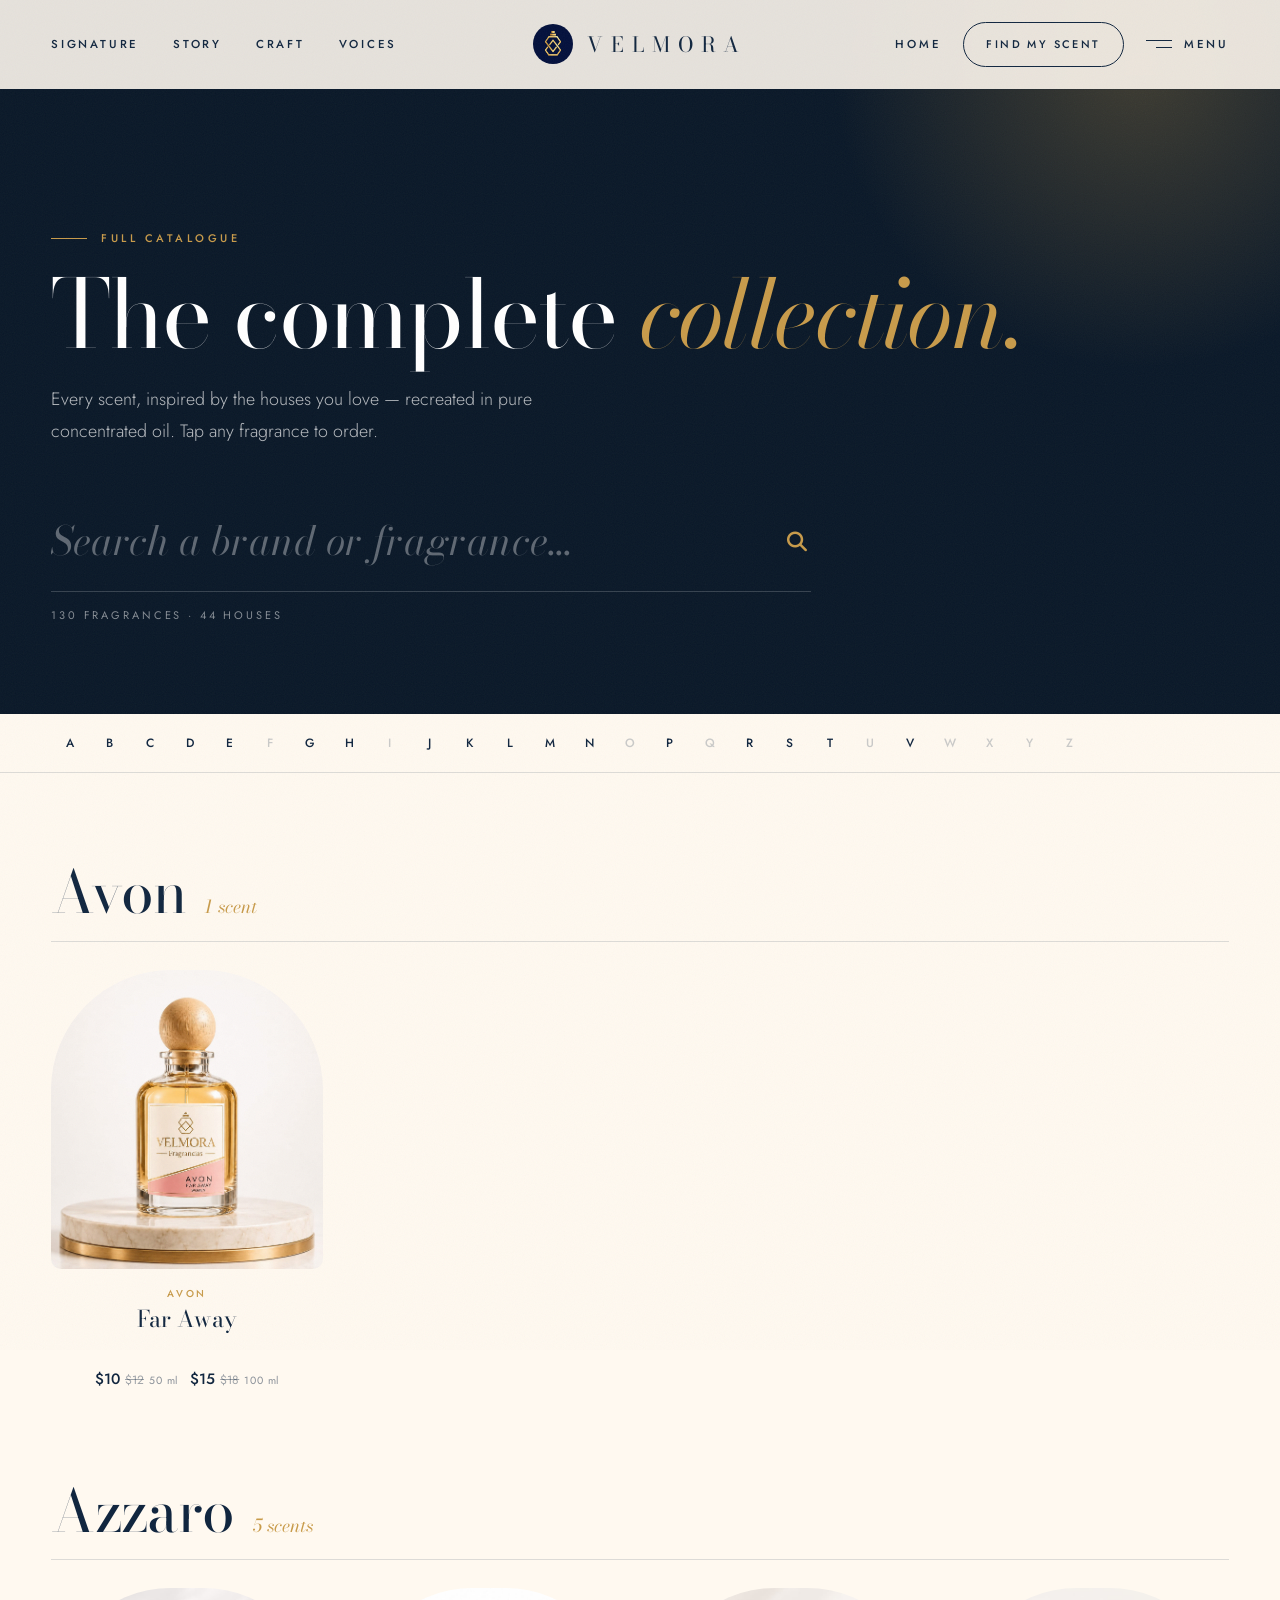
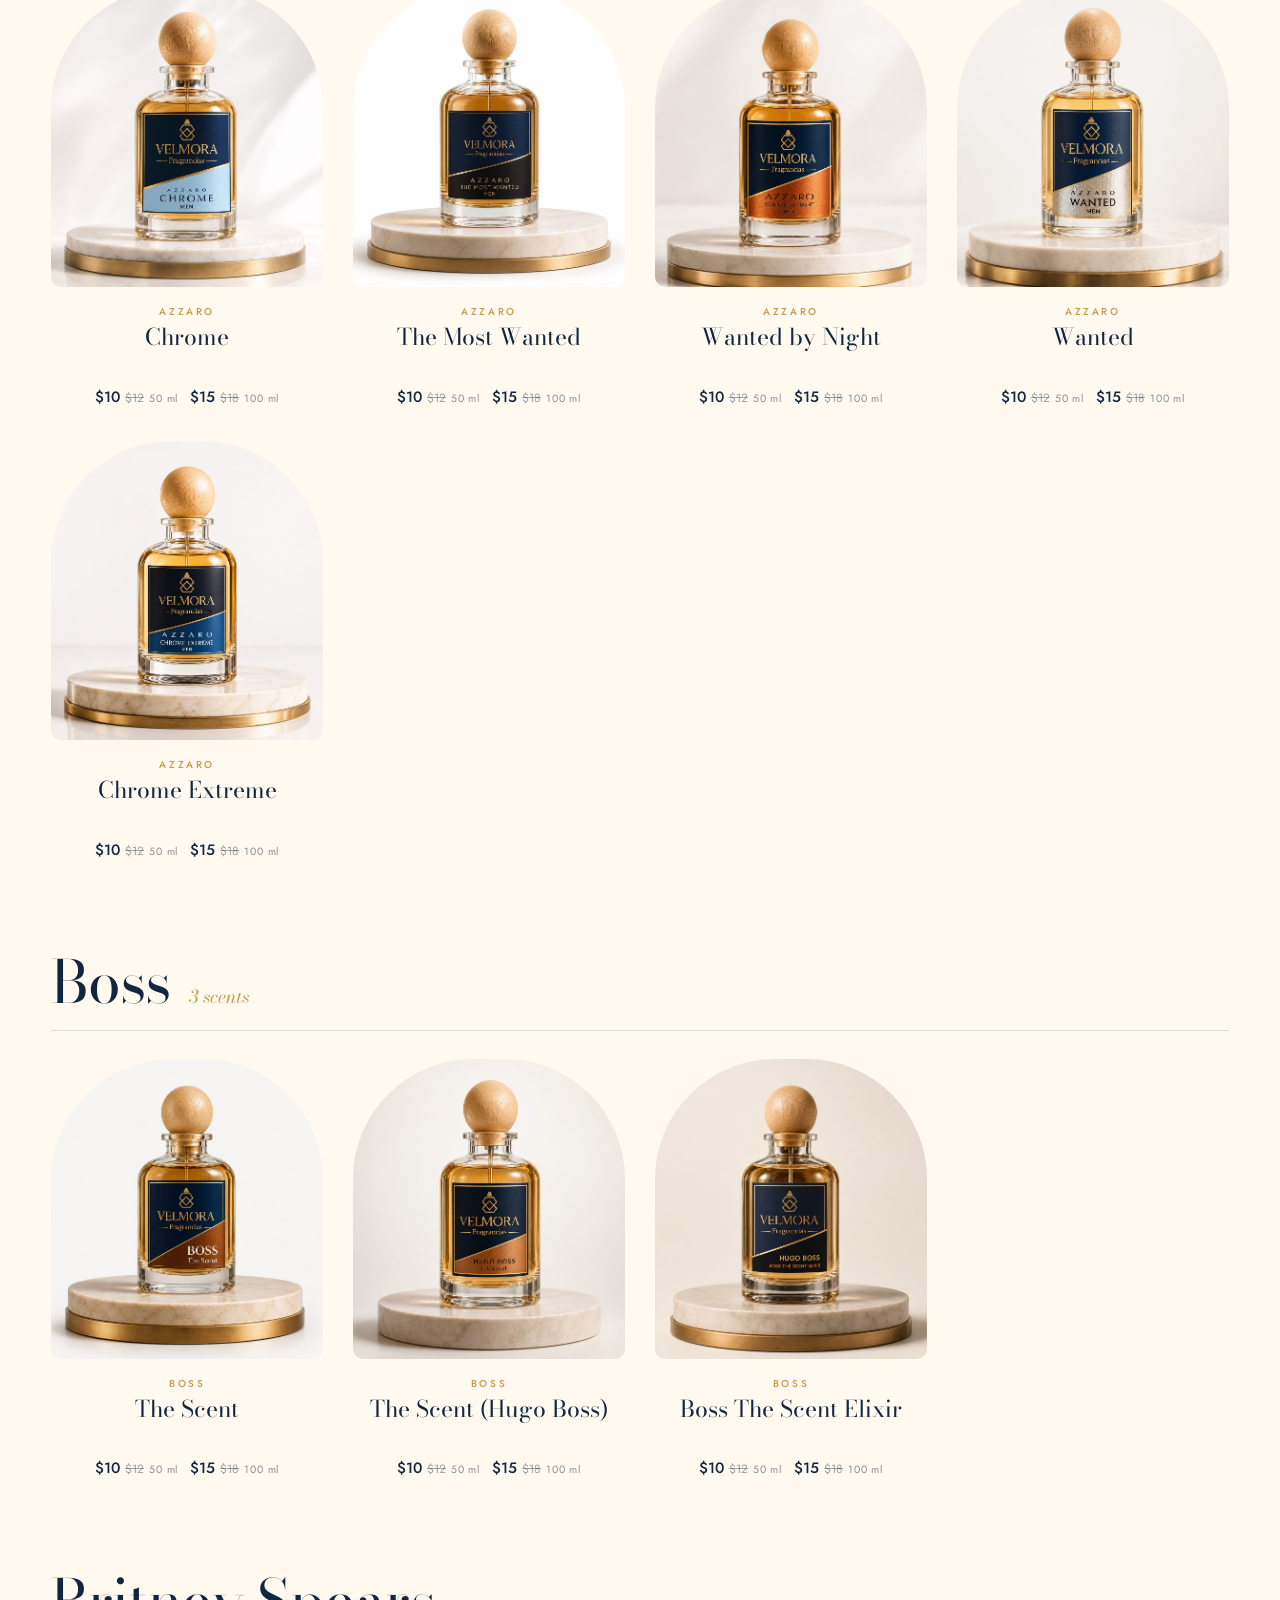
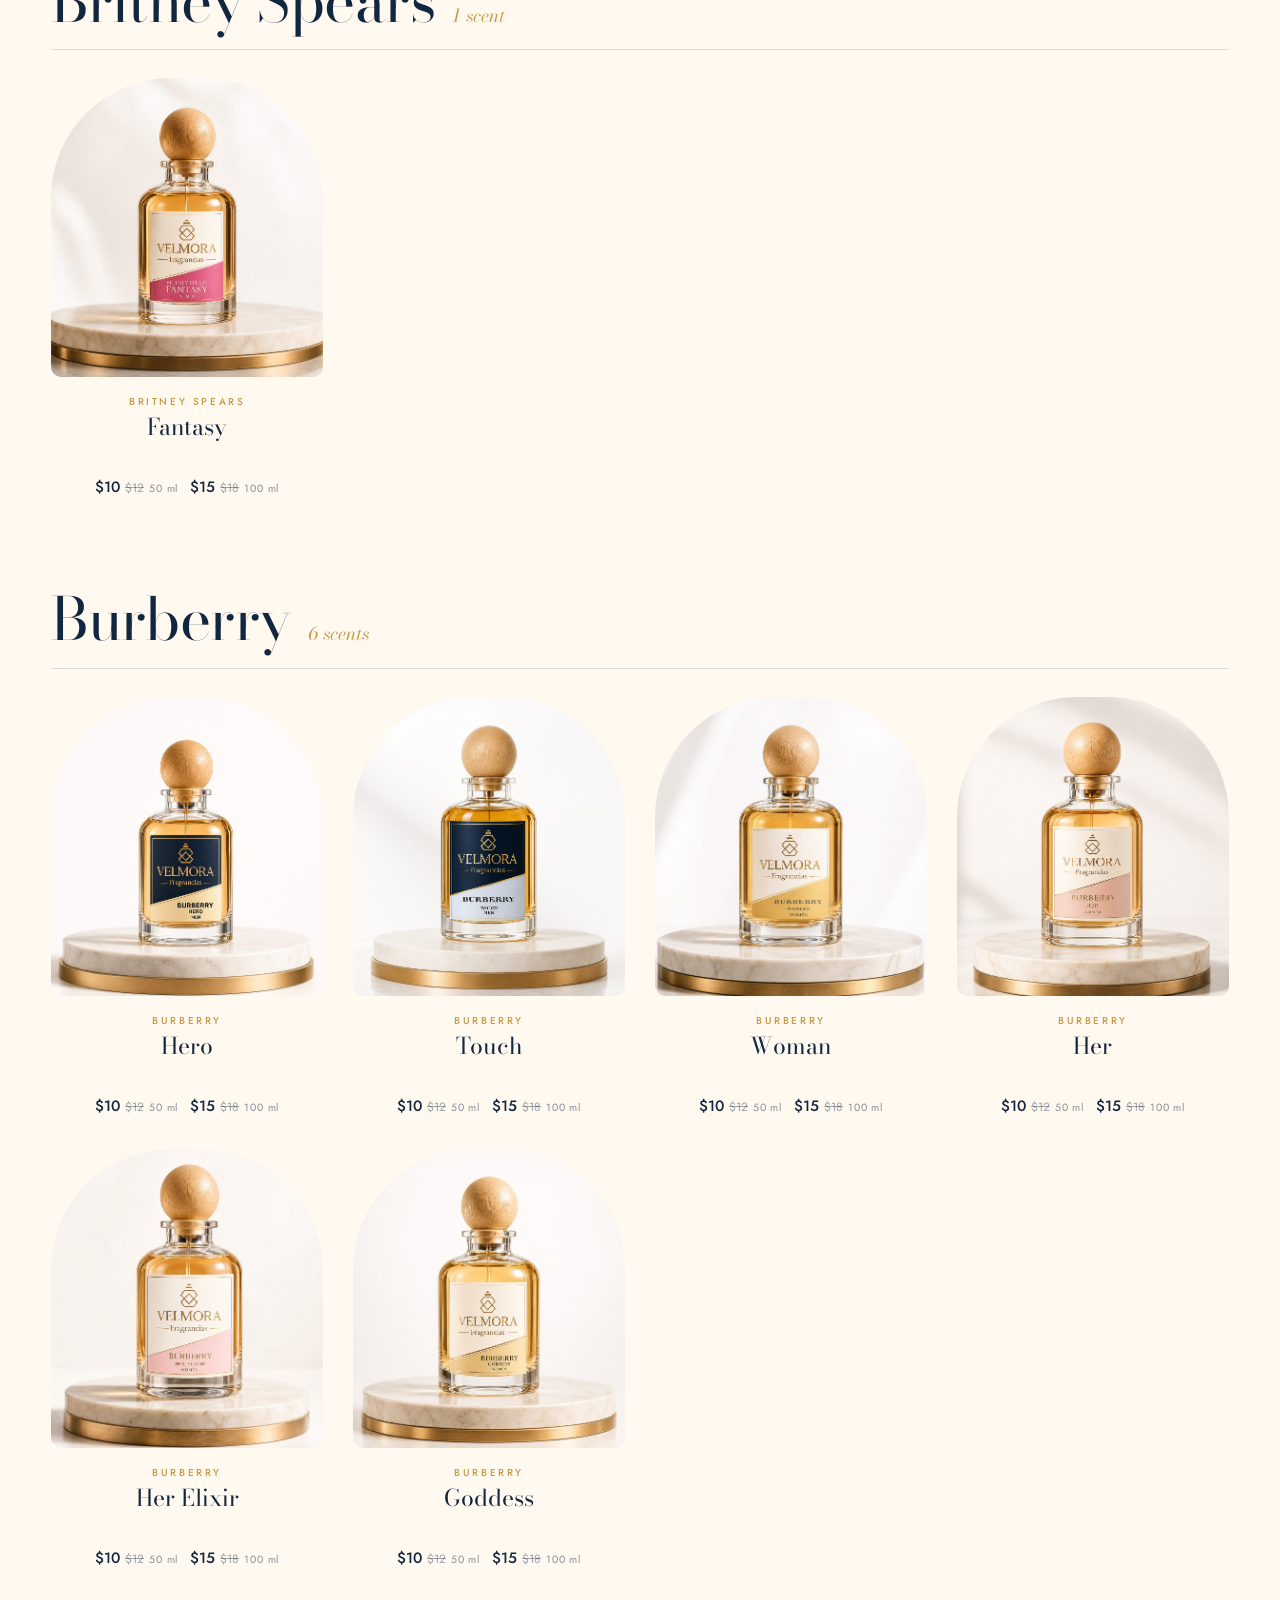
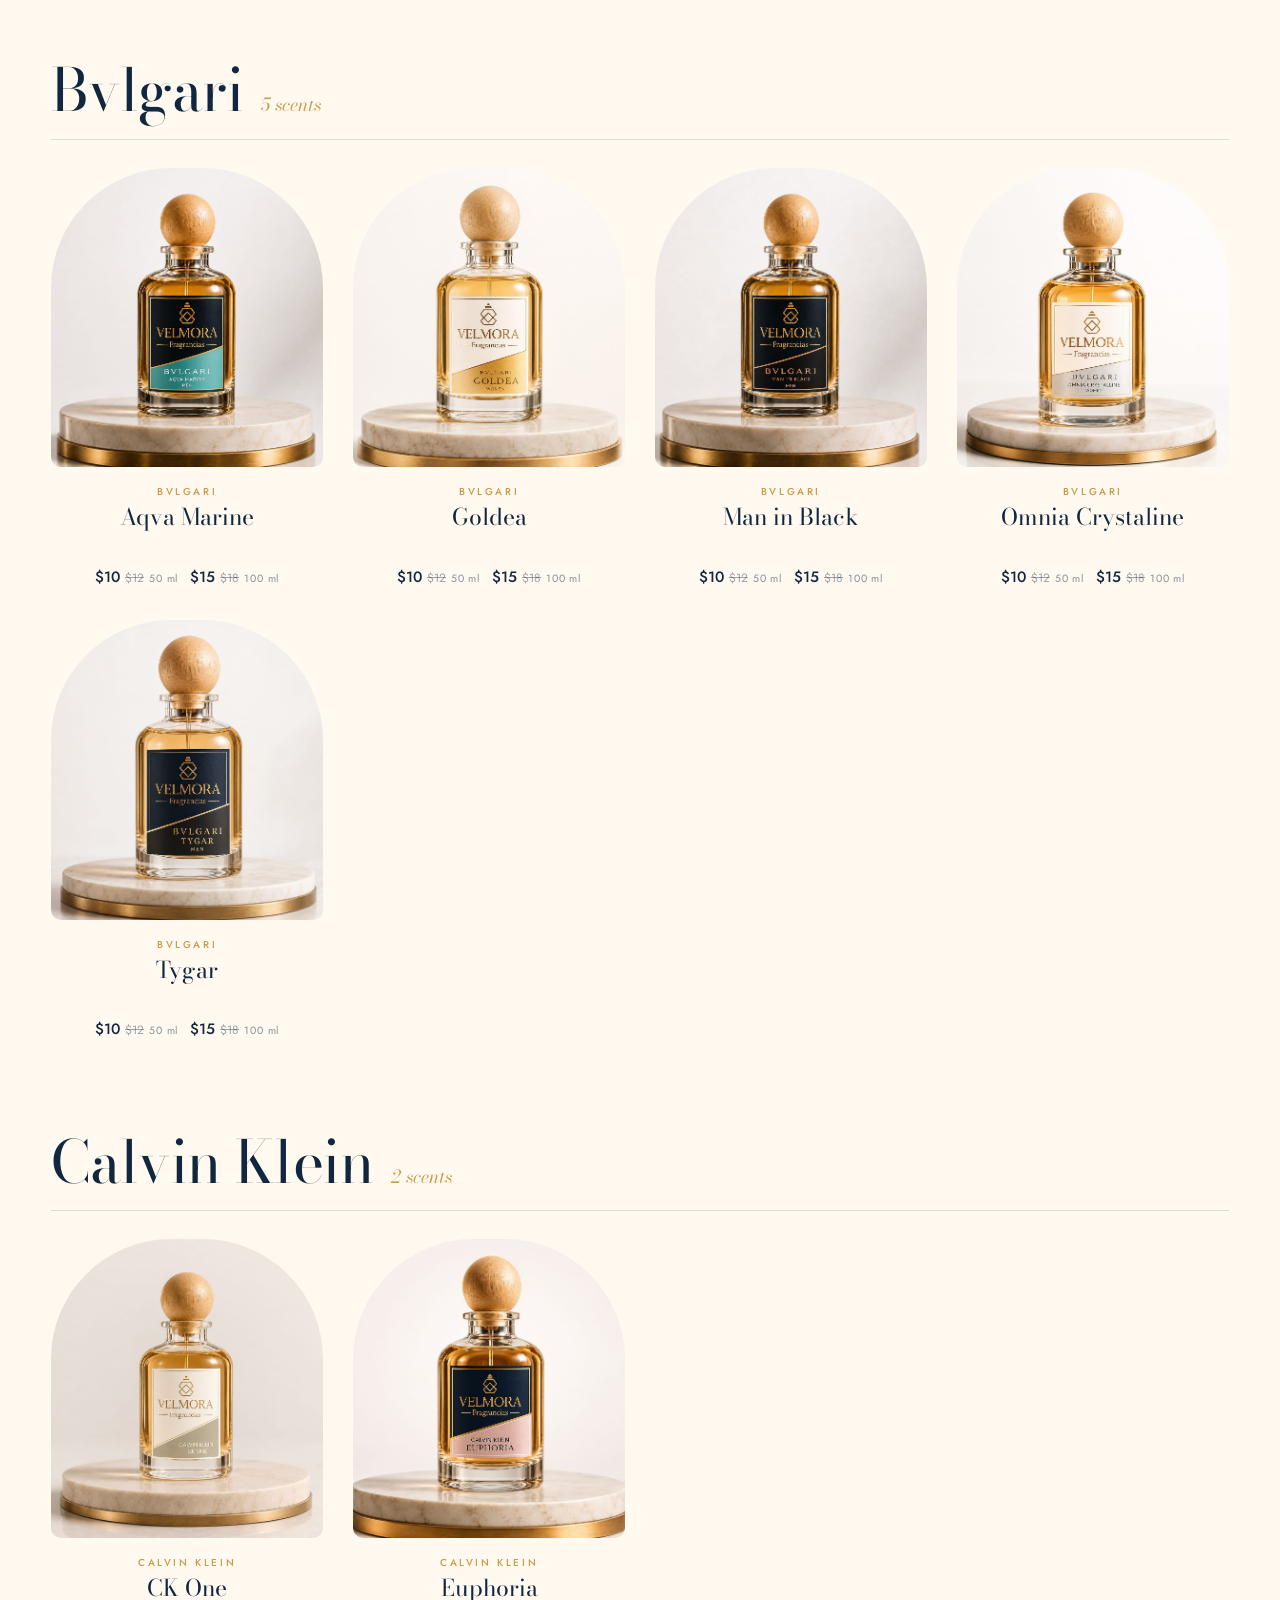
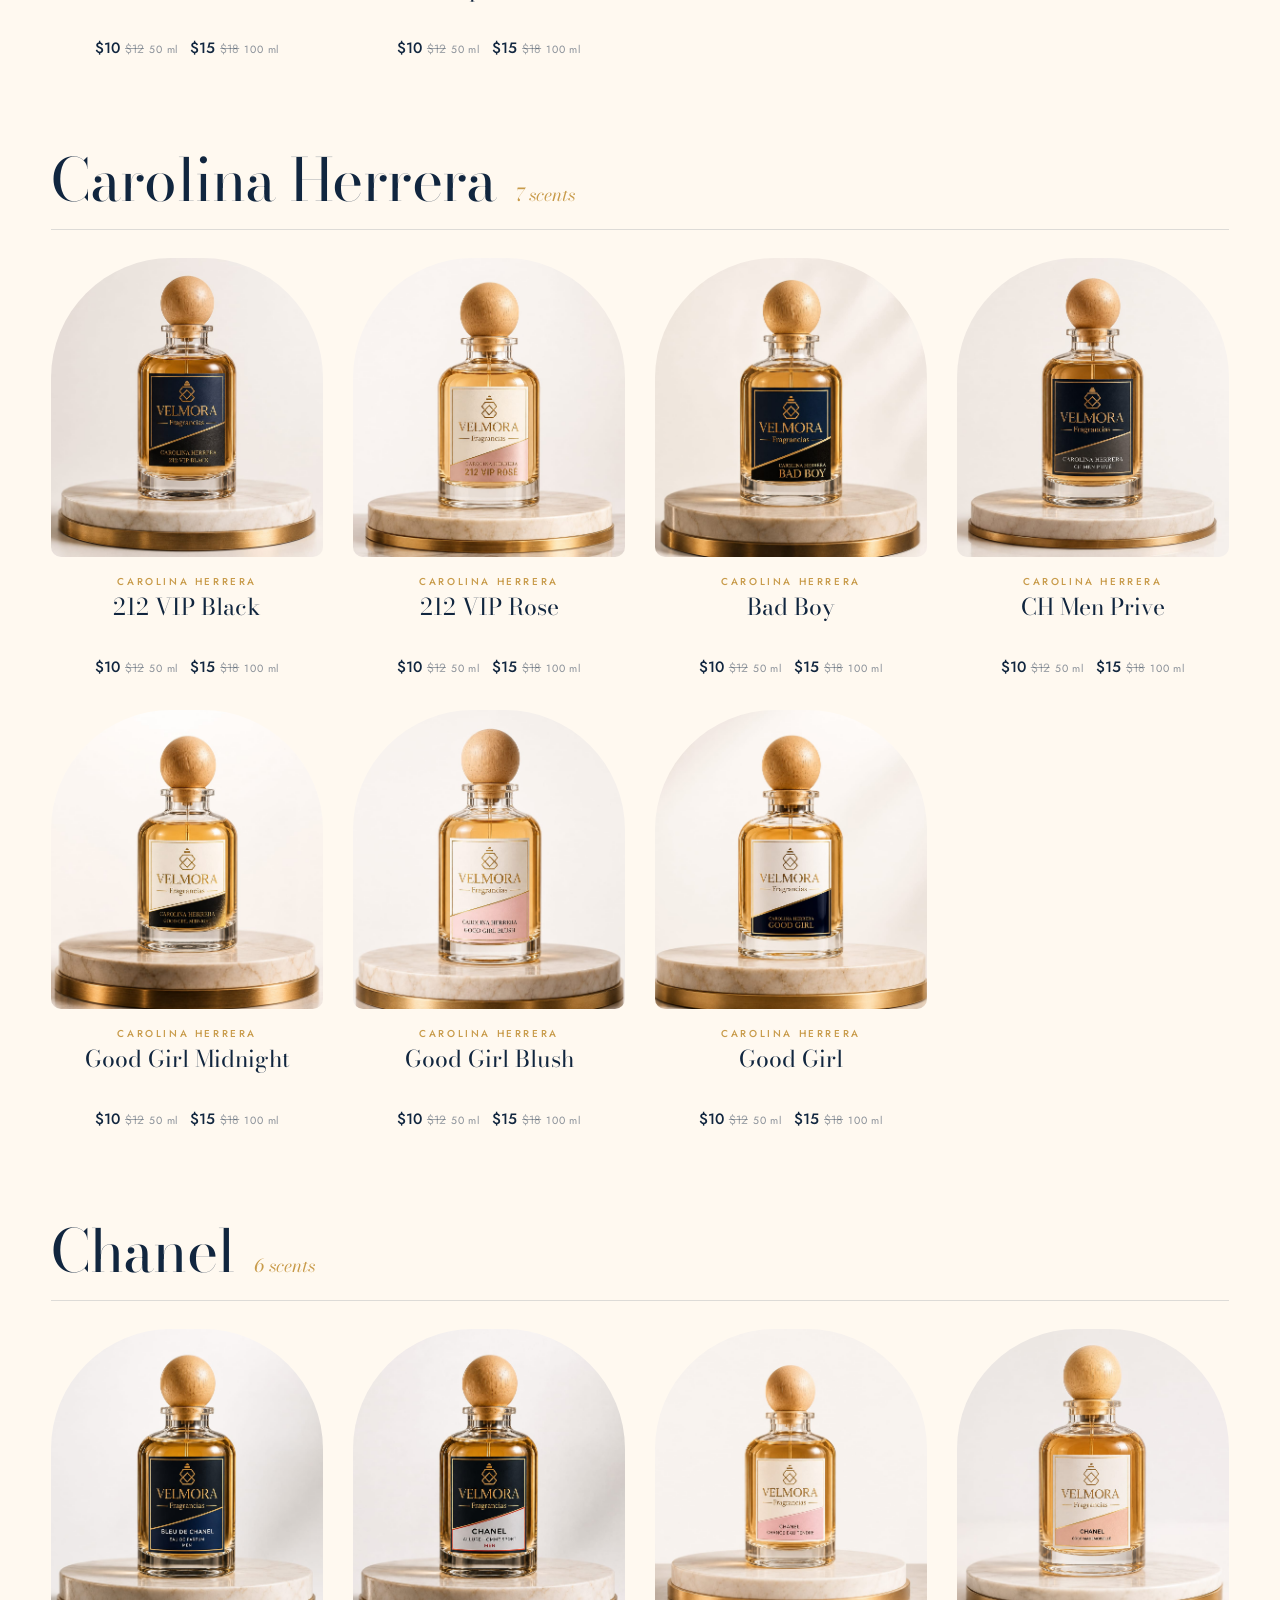
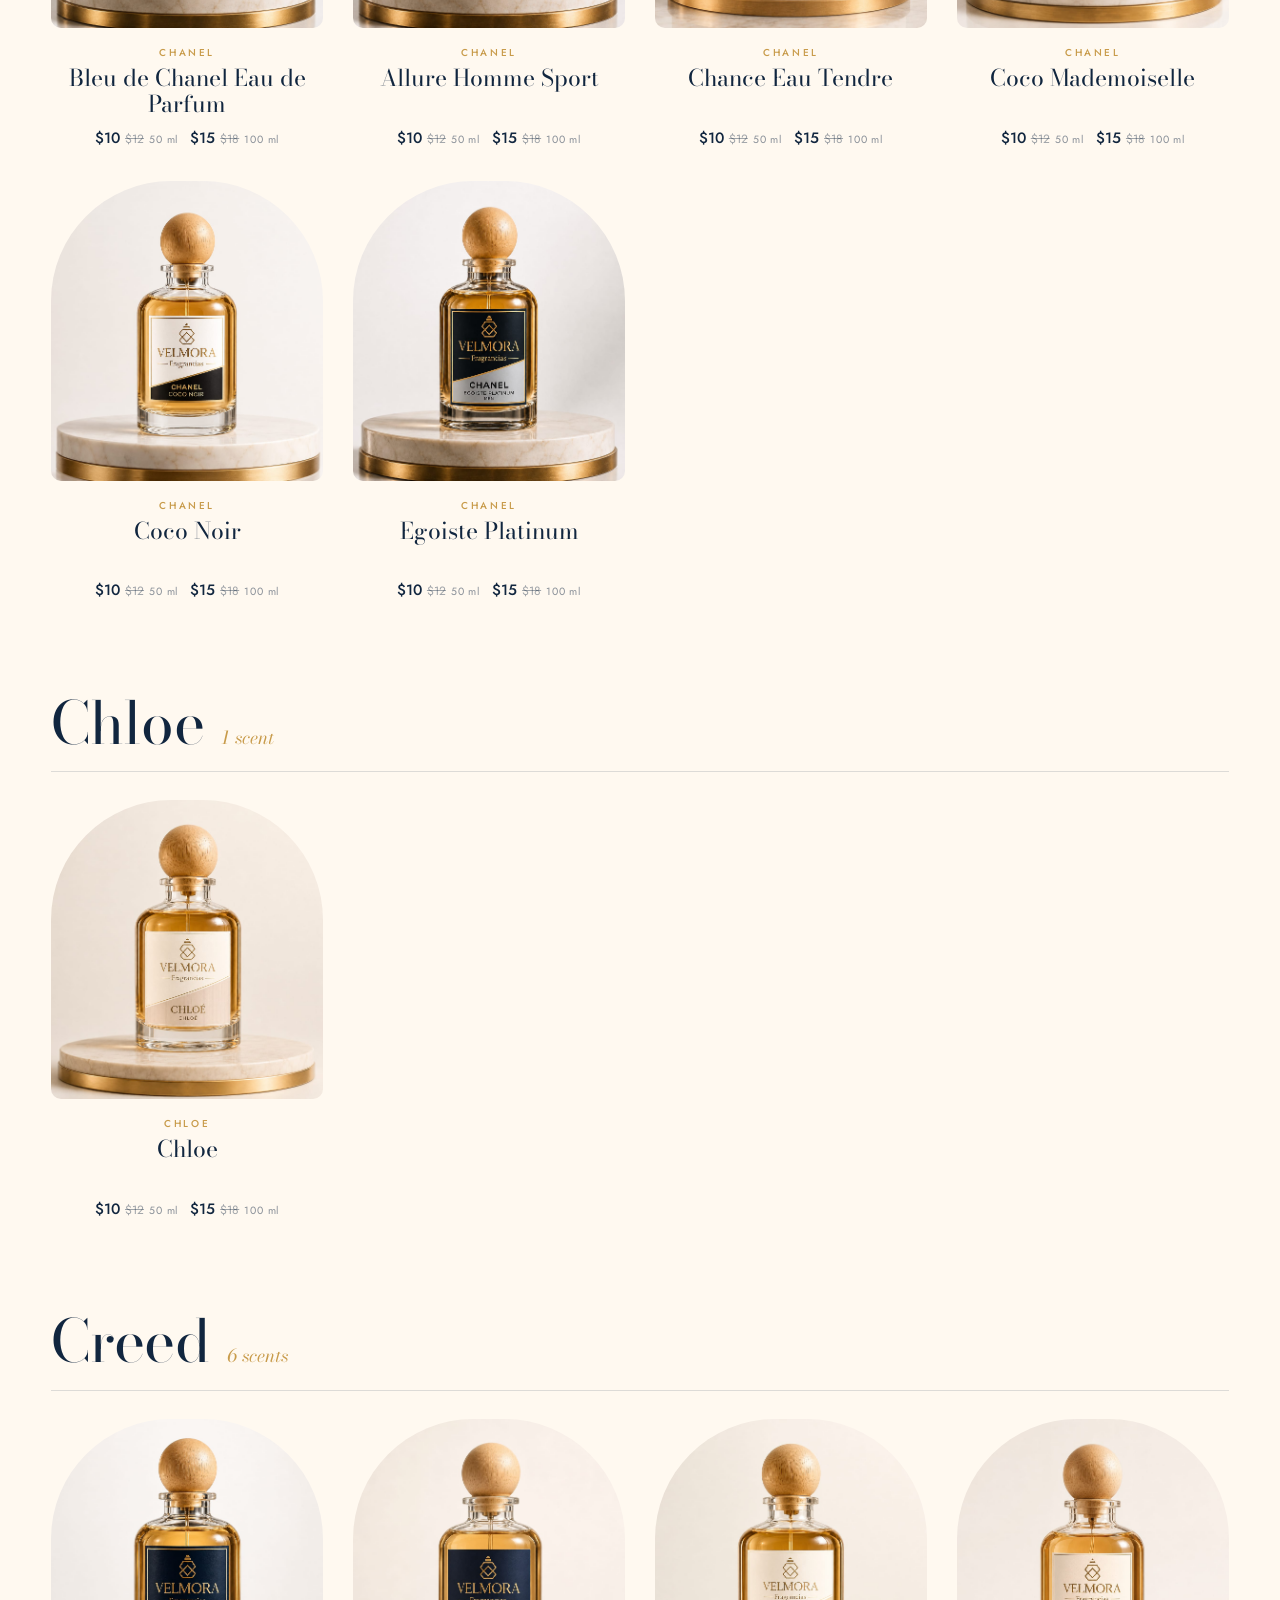
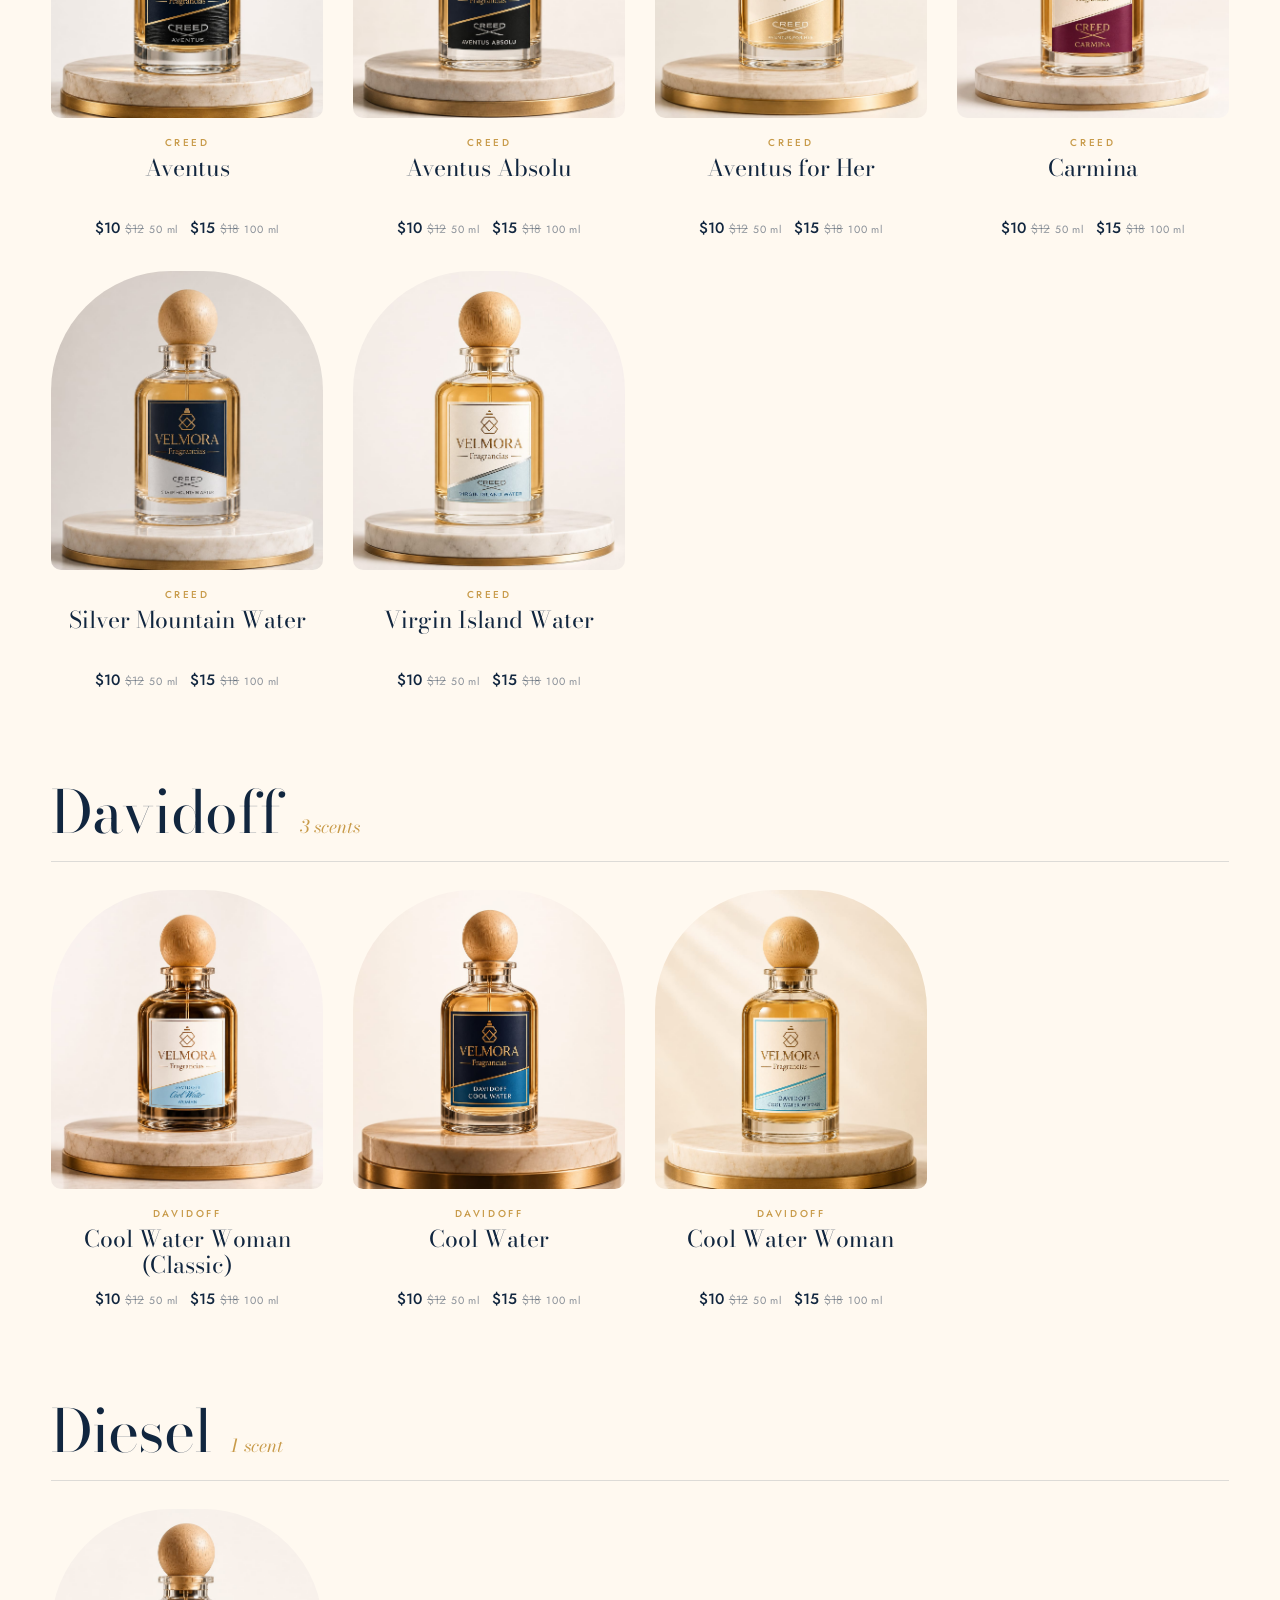
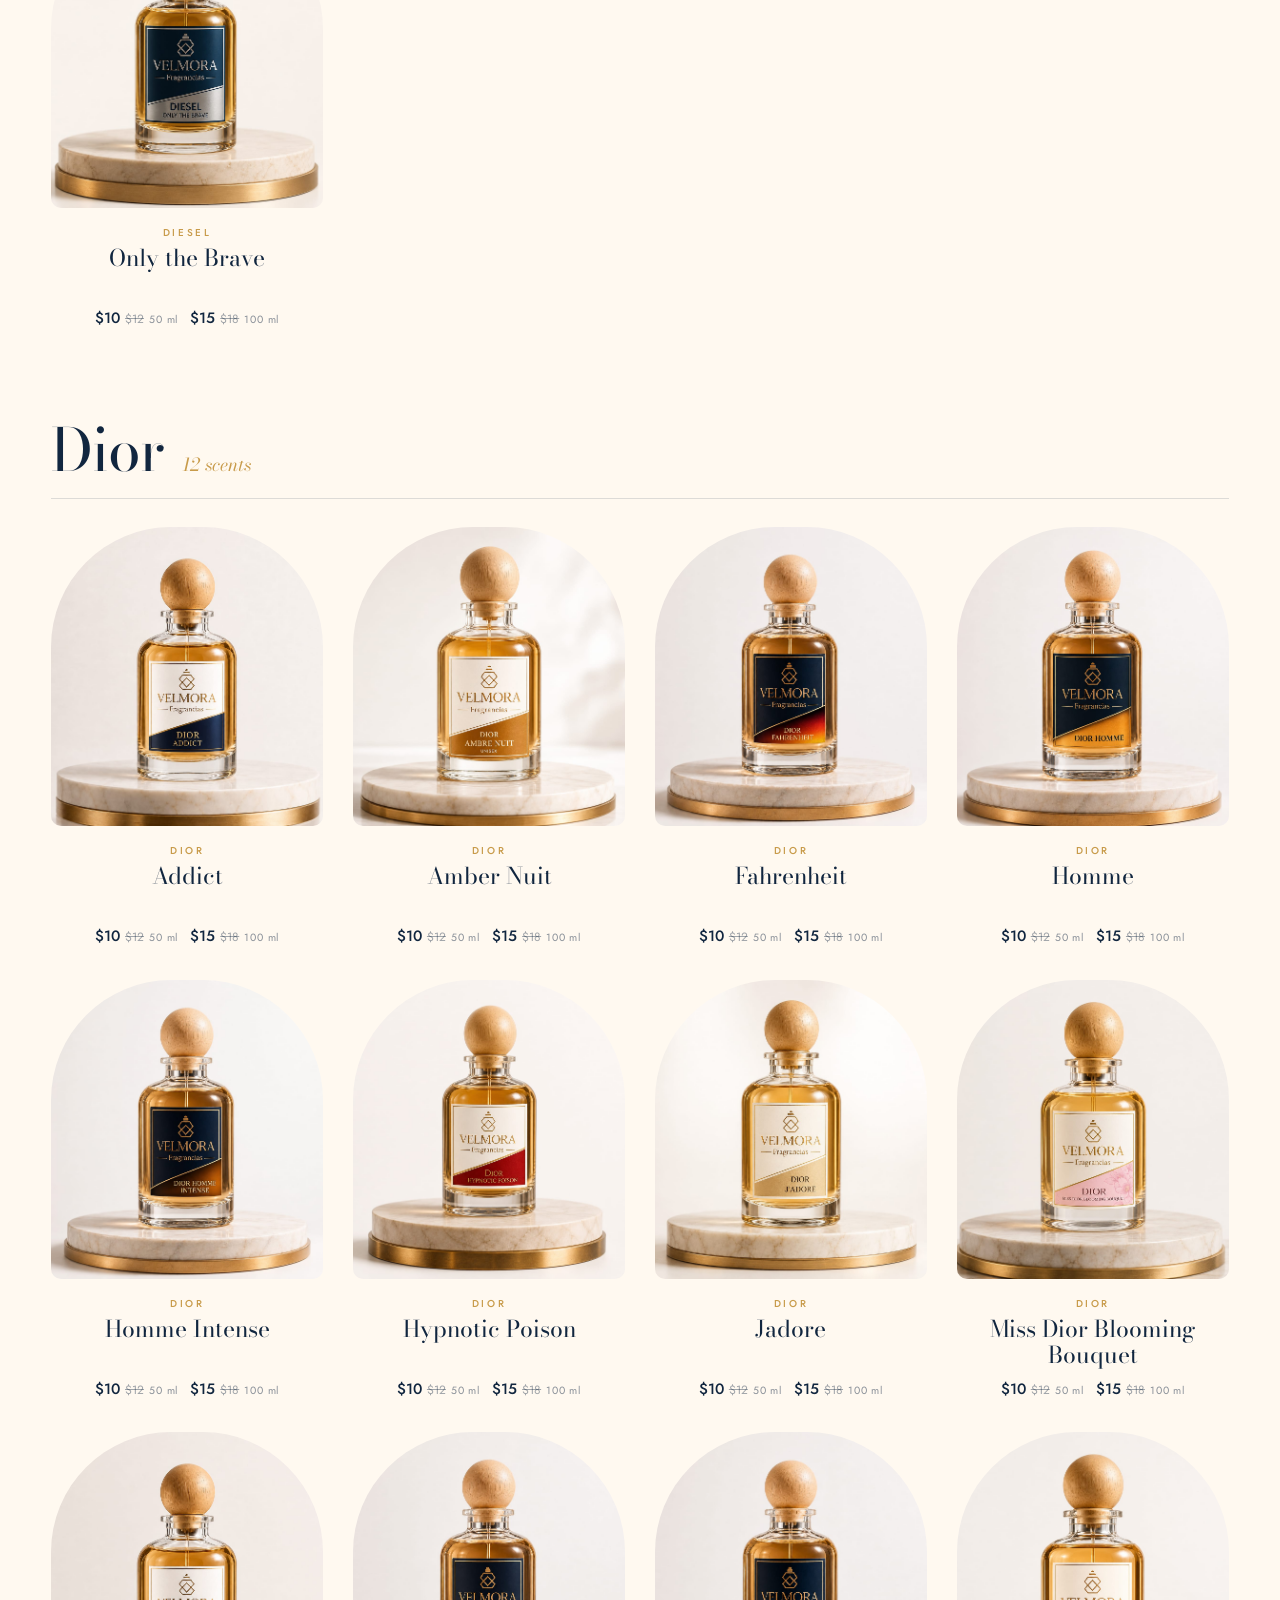
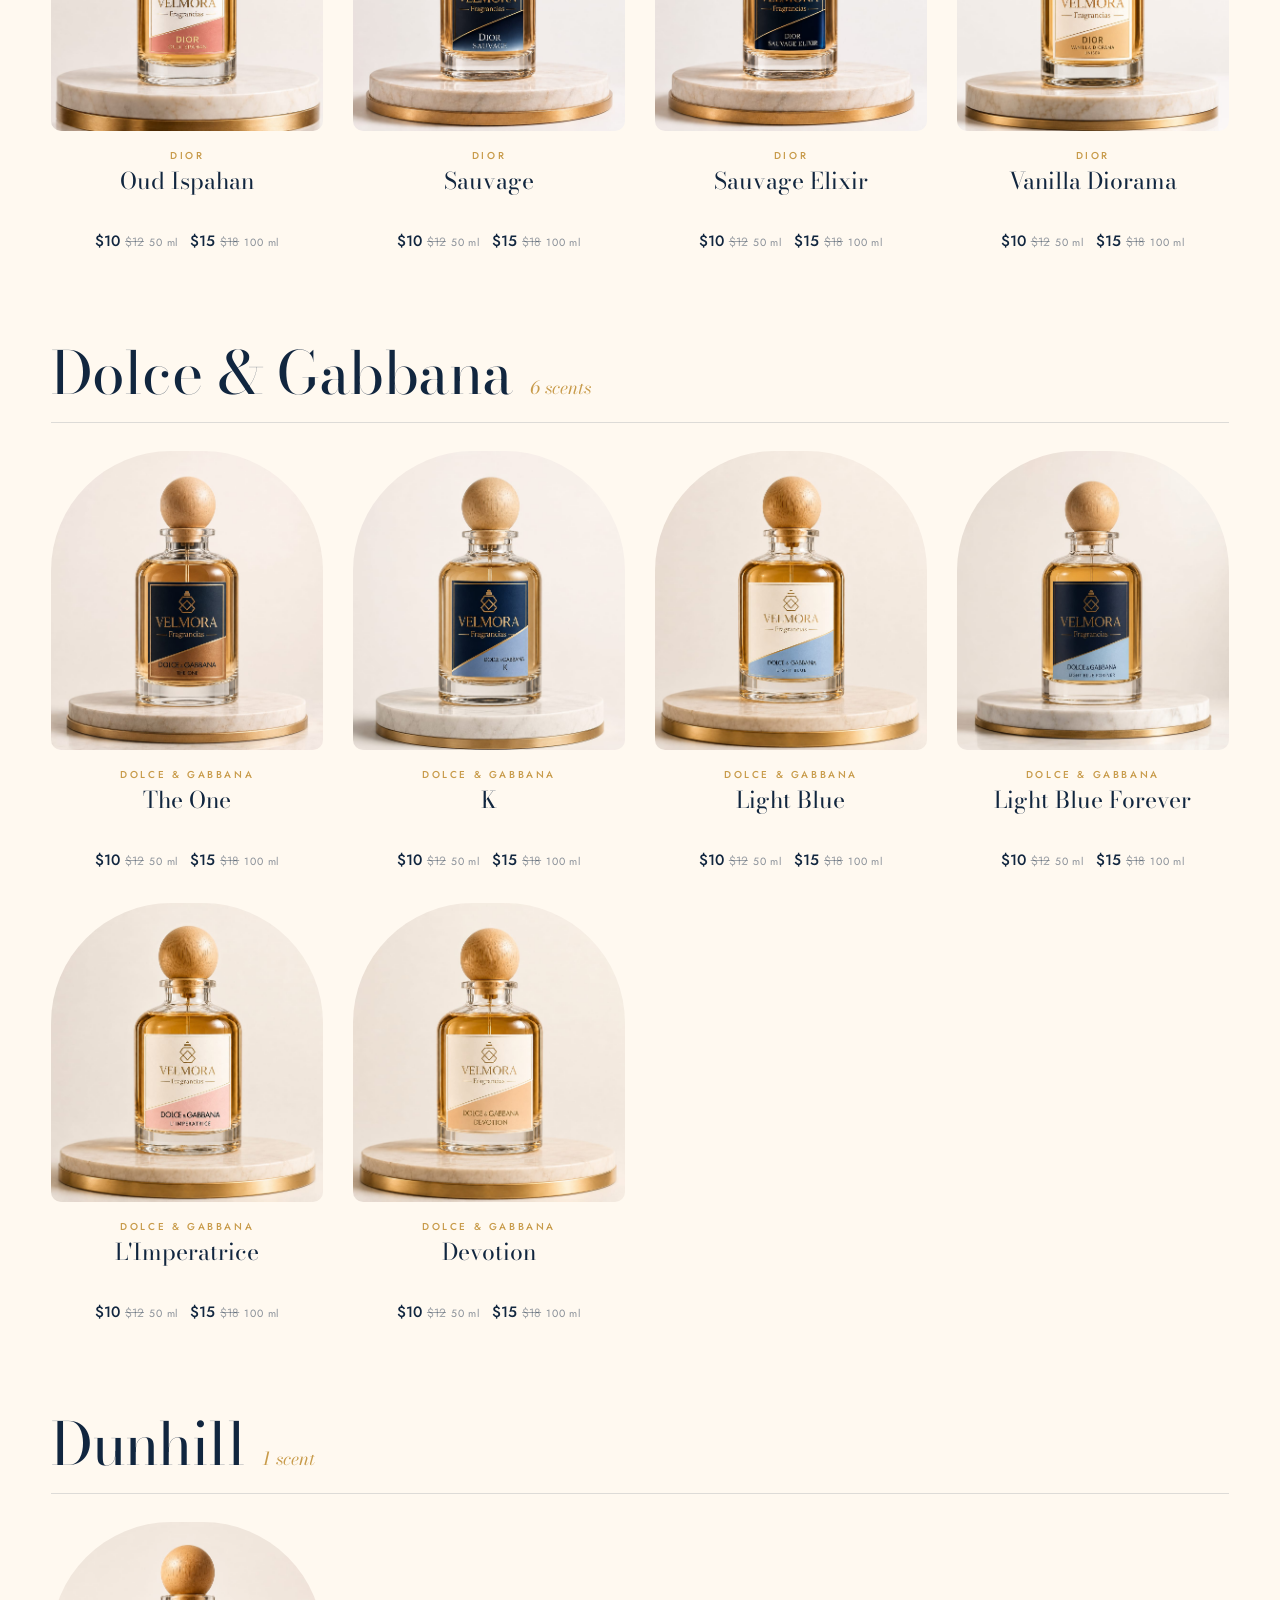
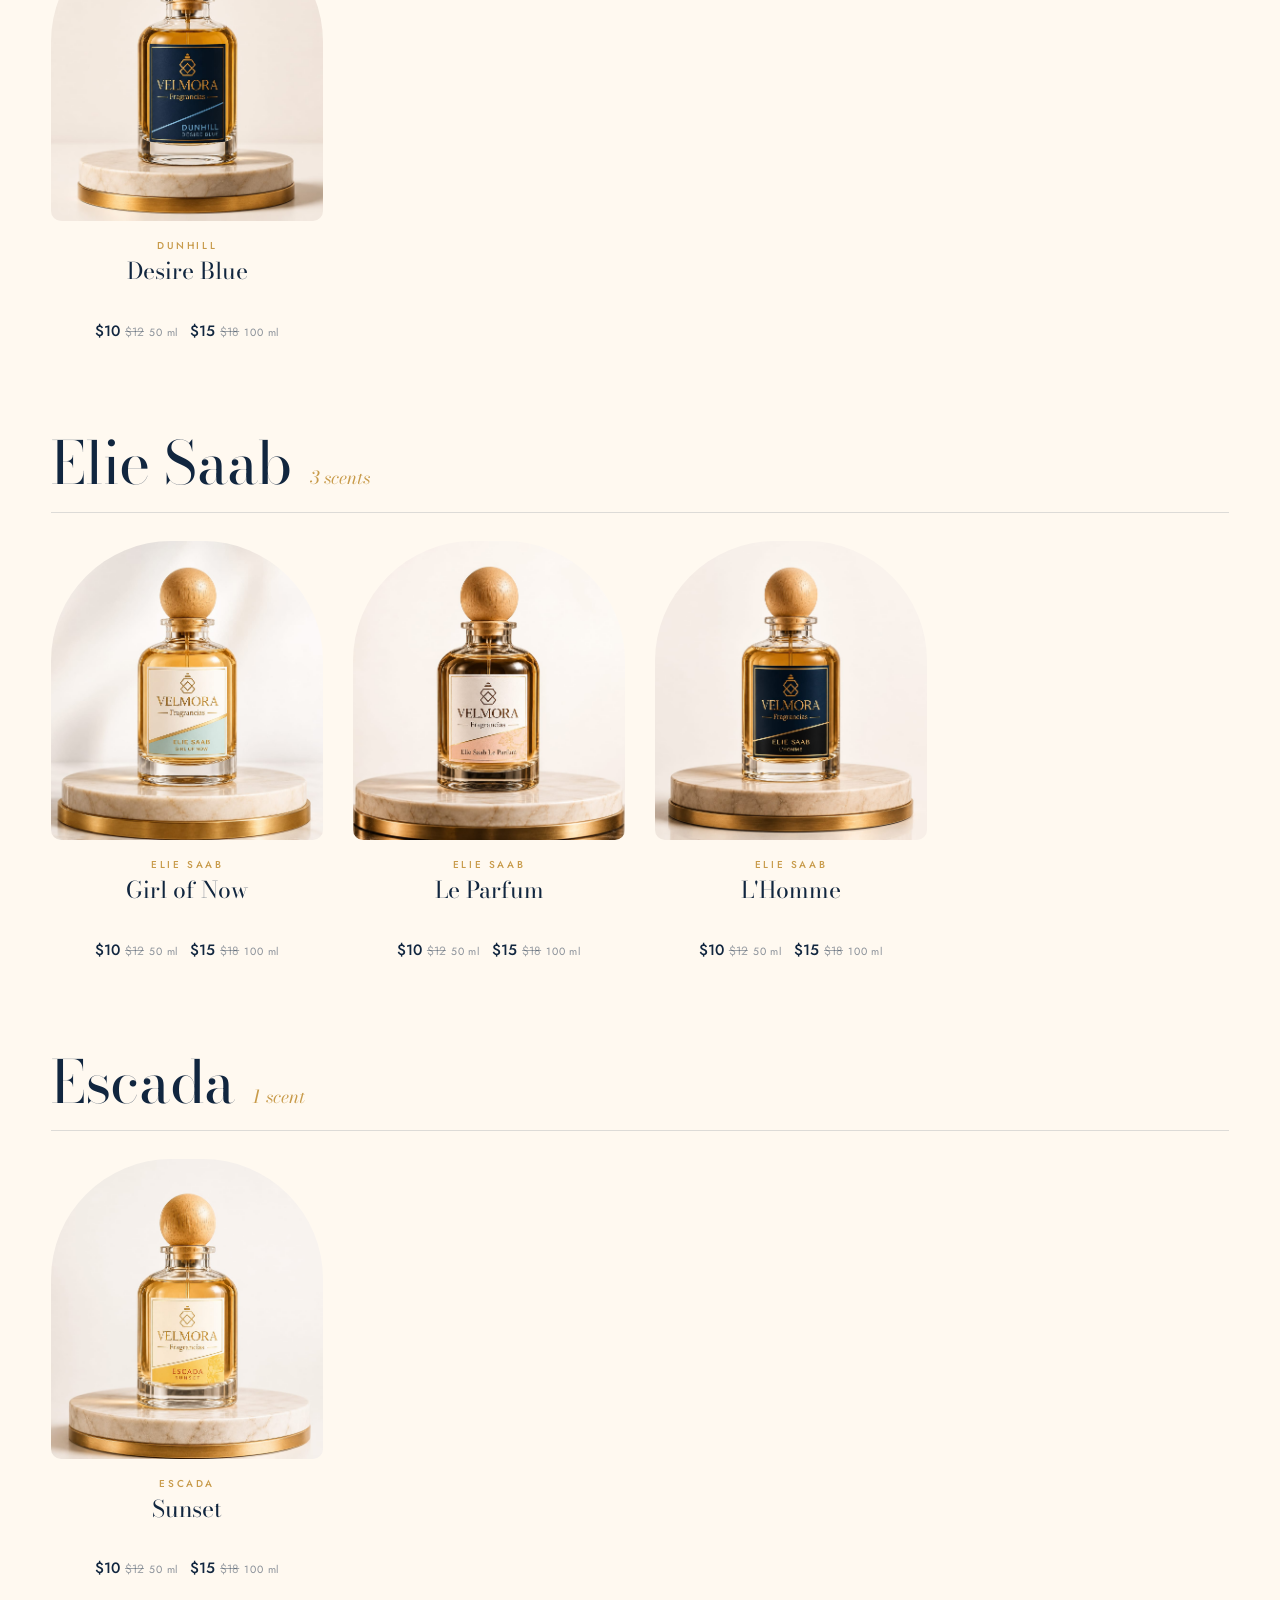
==== commit f96a699c: "Agency rebuild: new architecture (css/, js/, assets/), luxury editorial design, shared catalogue dat" ====
--- a/velmora-frangnansiasi/collection.html
+++ b/velmora-frangnansiasi/collection.html
@@ -1,576 +1,121 @@
 <!DOCTYPE html>
 <html lang="en">
 <head>
-    <meta charset="UTF-8">
-    <meta name="viewport" content="width=device-width, initial-scale=1.0">
-    <meta name="description" content="Browse the full Velmora Fragrancias catalog of luxury-inspired perfume oils by brand.">
-    <title>Velmora Fragrancias | Full Collection</title>
-    <link rel="preconnect" href="https://fonts.googleapis.com">
-    <link rel="preconnect" href="https://fonts.gstatic.com" crossorigin>
-    <link href="https://fonts.googleapis.com/css2?family=Bricolage+Grotesque:opsz,wght@12..96,500;12..96,600;12..96,700;12..96,800&family=Inter:wght@400;500;600;700&display=swap" rel="stylesheet">
-    <link rel="stylesheet" href="https://cdnjs.cloudflare.com/ajax/libs/font-awesome/6.5.0/css/all.min.css">
-    <link rel="stylesheet" href="index.css">
-    <style>
-
-        .search-box {
-            position: relative;
-            width: 100%;
-        }
-        .search-container {
-            max-width: 600px;
-            margin: 0 auto 40px;
-            padding: 12px 20px;
-            position: sticky;
-            top: 60px;
-            z-index: 999;
-            background: transparent;
-        }
-
-        @media (min-width: 768px) {
-            .search-container {
-                max-width: 400px;
-                width: 100%;
-                flex: 1 1 320px;
-                margin: 0;
-                padding: 0;
-                position: static; /* header itself will be sticky */
-            }
-        }
-        .search-input {
-            width: 100%;
-            padding: 16px 50px 16px 20px;
-            border: 2px solid rgba(17,38,63,0.1);
-            border-radius: 50px;
-            font-family: inherit;
-            font-size: 15px;
-            background: white;
-            color: var(--velmora-navy);
-            transition: all 0.2s;
-        }
-        .search-input:focus {
-            outline: none;
-            border-color: var(--champagne-gold);
-            box-shadow: 0 4px 16px rgba(200,155,74,0.15);
-        }
-        .search-icon {
-            position: absolute;
-            right: 20px;
-            top: 50%;
-            transform: translateY(-50%);
-            color: var(--champagne-gold);
-            font-size: 18px;
-            pointer-events: none;
-        }
-        .collection-container {
-            max-width: var(--max-w);
-            margin: 0 auto;
-            padding: 0 20px;
-        }
-        .brand-section {
-            margin-bottom: 48px;
-        }
-        .brand-header {
-            font-family: var(--display);
-            font-size: 28px;
-            font-weight: 600;
-            color: var(--velmora-navy);
-            margin-bottom: 20px;
-            padding-bottom: 12px;
-            border-bottom: 2px solid var(--champagne-gold);
-            display: inline-block;
-        }
-        .collection-grid {
-            display: grid;
-            grid-template-columns: repeat(2, 1fr);
-            gap: 16px;
-        }
-        .collection-grid .product-card {
-            flex: none;
-            max-width: none;
-        }
-        .collection-grid .product-card-img {
-            height: 180px;
-        }
-        @media (min-width: 768px) {
-            .collection-grid {
-                grid-template-columns: repeat(3, 1fr);
-                gap: 24px;
-            }
-            .collection-grid .product-card-img {
-                height: 260px;
-            }
-            .brand-header {
-                font-size: 32px;
-            }
-        }
-        @media (min-width: 1024px) {
-            .collection-grid {
-                grid-template-columns: repeat(4, 1fr);
-            }
-        }
-        .no-results {
-            text-align: center;
-            padding: 60px 20px;
-            color: rgba(17,38,63,0.5);
-            font-size: 16px;
-        }
-        .no-results i {
-            font-size: 48px;
-            color: var(--champagne-gold);
-            margin-bottom: 16px;
-            display: block;
-        }
-        @media (max-width: 767px) {
-    .header-inner {
-        flex-wrap: wrap;
-    }
-    .search-container {
-        order: 3;
-        width: 100%;
-        position: static;
-        padding: 12px 0;
-    }
-}
-    </style>
+<meta charset="UTF-8">
+<meta name="viewport" content="width=device-width, initial-scale=1.0">
+<title>Velmora Fragrancias | The Complete Collection</title>
+<meta name="description" content="Browse the complete Velmora Fragrancias collection — 130 luxury-inspired perfume oils, by brand.">
+<meta name="theme-color" content="#0A1828">
+<meta property="og:title" content="Velmora Fragrancias | Luxury Inspired Scents">
+<meta property="og:description" content="Choose the big-brand perfume that speaks to you. We recreate it with our own exclusive packaging and high-concentration oils.">
+<meta property="og:image" content="https://velmora-fragrancias.netlify.app/assets/img/main.hrro.jpeg">
+<meta property="og:type" content="website">
+<link rel="icon" href="assets/img/logo.jpeg">
+<link rel="preconnect" href="https://fonts.googleapis.com">
+<link rel="preconnect" href="https://fonts.gstatic.com" crossorigin>
+<link href="https://fonts.googleapis.com/css2?family=Bodoni+Moda:ital,opsz,wght@0,6..96,400;0,6..96,500;1,6..96,400;1,6..96,500&family=Jost:wght@300;400;500&display=swap" rel="stylesheet">
+<link rel="stylesheet" href="https://cdnjs.cloudflare.com/ajax/libs/font-awesome/6.5.0/css/all.min.css">
+<link rel="stylesheet" href="css/base.css">
+<link rel="stylesheet" href="css/collection.css">
+<script>document.documentElement.classList.add('js','no-preloader');</script>
 </head>
 <body>
-    <!-- HEADER -->
-   <header class="header" id="mainHeader">
-    <div class="header-inner">
-        <a href="index.html" class="logo-wrap">
-            <img src="photo/logo.jpeg" alt="Velmora" class="logo-img">
-            <span class="logo-text">VELMORA</span>
-        </a>
-        <div class="search-container" id="searchContainer">
-            <div class="search-box">
-                <input type="text" class="search-input" id="searchInput" placeholder="Search by brand or fragrance name..." autocomplete="off">
-                <i class="fa-solid fa-magnifying-glass search-icon"></i>
-            </div>
-        </div>
-        <div class="header-right">
-            <a href="index.html" class="btn-primary btn-primary--gold" style="padding: 10px 20px; font-size: 12px;">
-                <i class="fa-solid fa-arrow-left"></i> Back
-            </a>
-        </div>
+<div class="cursor-dot" id="cursorDot"></div>
+<div class="cursor-ring" id="cursorRing"></div>
+<div class="grain" aria-hidden="true"></div>
+
+<!-- ═════════ HEADER ═════════ -->
+<header class="site-header" id="siteHeader" data-solid>
+  <div class="bar">
+    <nav class="bar-nav" aria-label="Primary">
+      <a href="index.html#edition">Signature</a>
+      <a href="index.html#story">Story</a>
+      <a href="index.html#craft">Craft</a>
+      <a href="index.html#voices">Voices</a>
+    </nav>
+    <a href="index.html" class="brand" aria-label="Velmora home">
+      <img class="brand-mark" src="assets/img/logo.jpeg" alt="">
+      <span class="brand-word">VELMORA</span>
+    </a>
+    <div class="bar-right">
+      <a href="index.html" class="nav-text">Home</a>
+      <a href="index.html#finder" class="btn btn--sm">Find my scent</a>
+      <button class="menu-btn" id="menuBtn" aria-label="Open menu" aria-expanded="false"><span class="burger"><i></i><i></i></span><span>Menu</span></button>
     </div>
+  </div>
 </header>
 
-<section class="section-padding" style="padding-top: 120px;">
-    <div class="container" style="margin-bottom: 32px; text-align: center;">
-        <div class="section-badge">Full Catalog</div>
-        <h1 class="section-title">All <em>Collections</em></h1>
-        <p class="section-sub" style="margin: 0 auto;">Explore our complete range of luxury-inspired scents. Tap any item to order.</p>
+<!-- ═════════ FULL-SCREEN MENU ═════════ -->
+<div class="drawer" id="drawer" role="dialog" aria-modal="true" aria-label="Menu">
+  <div class="drawer-top">
+    <span class="brand"><img class="brand-mark" src="assets/img/logo.jpeg" alt=""><span class="brand-word">VELMORA</span></span>
+    <button class="drawer-close" id="drawerClose"><span>Close</span><i class="fa-solid fa-xmark"></i></button>
+  </div>
+  <nav class="drawer-nav">
+    <a href="index.html"><small>01</small><span>Home</span></a>
+    <a href="index.html#edition"><small>02</small><span>Signature Edit</span></a>
+    <a href="index.html#story"><small>03</small><span>Our Story</span></a>
+    <a href="index.html#craft"><small>04</small><span>Craft &amp; Packaging</span></a>
+    <a href="index.html#voices"><small>05</small><span>Reviews</span></a>
+    <a href="collection.html"><small>06</small><span>Full Collection</span></a>
+  </nav>
+  <div class="drawer-foot">
+    <div class="social">
+      <a href="https://www.instagram.com/velmorafragrancias/?hl=en" target="_blank" rel="noopener" aria-label="Instagram"><i class="fa-brands fa-instagram"></i></a>
+      <a href="https://www.facebook.com/profile.php?id=61591699116306" target="_blank" rel="noopener" aria-label="Facebook"><i class="fa-brands fa-facebook-f"></i></a>
+      <a href="mailto:velmorafragrances6@gmail.com" aria-label="Email"><i class="fa-solid fa-envelope"></i></a>
+      <a href="https://wa.me/96181772615" target="_blank" rel="noopener" aria-label="WhatsApp"><i class="fa-brands fa-whatsapp"></i></a>
     </div>
+    <span>velmorafragrances6@gmail.com</span>
+  </div>
+</div>
 
-    <div class="collection-container" id="collectionContainer"></div>
+<main>
+<section class="c-hero">
+  <div class="wrap">
+    <p class="eyebrow">Full catalogue</p>
+    <h1 class="h-display">The complete <em>collection.</em></h1>
+    <p class="lead">Every scent, inspired by the houses you love — recreated in pure concentrated oil. Tap any fragrance to order.</p>
+    <div class="search">
+      <input type="search" id="search" placeholder="Search a brand or fragrance…" autocomplete="off" aria-label="Search fragrances">
+      <i class="fa-solid fa-magnifying-glass"></i>
+    </div>
+    <p class="count" id="count"></p>
+  </div>
 </section>
+<nav class="az" aria-label="Jump to letter"><div class="az-in" id="az"></div></nav>
+<section class="c-main"><div class="wrap" id="results"></div></section>
+</main>
 
-    <footer class="footer">
-        <div class="container">
-            <div class="footer-bottom" style="border: none; padding-top: 0;">
-                <p>&copy; 2026 Velmora Fragrancias. All rights reserved.</p>
-            </div>
-        </div>
-    </footer>
+<!-- ═════════ FOOTER ═════════ -->
+<footer class="footer">
+  <div class="footer-top">
+    <div>
+      <a href="index.html" class="brand"><img class="brand-mark" src="assets/img/logo.jpeg" alt=""><span class="brand-word">VELMORA</span></a>
+      <p>Velmora Fragrancias crafts luxury-inspired concentrated oil perfumes — your favourite designer scents, reimagined in our signature packaging.</p>
+      <div class="social" style="margin-top:24px">
+        <a href="https://www.instagram.com/velmorafragrancias/?hl=en" target="_blank" rel="noopener" aria-label="Instagram"><i class="fa-brands fa-instagram"></i></a>
+        <a href="https://www.facebook.com/profile.php?id=61591699116306" target="_blank" rel="noopener" aria-label="Facebook"><i class="fa-brands fa-facebook-f"></i></a>
+        <a href="mailto:velmorafragrances6@gmail.com" aria-label="Email"><i class="fa-solid fa-envelope"></i></a>
+        <a href="https://wa.me/96181772615" target="_blank" rel="noopener" aria-label="WhatsApp"><i class="fa-brands fa-whatsapp"></i></a>
+      </div>
+    </div>
+    <div class="footer-cols">
+      <div><h4>Explore</h4><ul><li><a href="index.html#edition">Signature edit</a></li><li><a href="collection.html">Full collection</a></li><li><a href="index.html#craft">Packaging</a></li><li><a href="index.html#story">Our story</a></li><li><a href="index.html#voices">Reviews</a></li></ul></div>
+      <div><h4>Contact</h4><ul><li><a href="https://wa.me/96181772615" target="_blank" rel="noopener">WhatsApp</a></li><li><a href="mailto:velmorafragrances6@gmail.com">Email</a></li><li><a href="https://www.instagram.com/velmorafragrancias/?hl=en" target="_blank" rel="noopener">Instagram</a></li></ul></div>
+    </div>
+    <div>
+      <h4>The private list</h4>
+      <p>New scent drops and exclusive offers, straight to your inbox.</p>
+      <form class="newsletter" id="newsletter"><input type="email" placeholder="Your email address" aria-label="Email address" required><button type="submit">Join</button></form>
+    </div>
+  </div>
+  <div class="footer-word" aria-hidden="true">VELMORA</div>
+  <div class="footer-bottom"><span>&copy; 2026 Velmora Fragrancias. All rights reserved.</span><span>Crafted in Lebanon</span></div>
+</footer>
 
-    <a href="https://wa.me/96181772615" class="float-wa" aria-label="Chat on WhatsApp">
-        <i class="fa-brands fa-whatsapp"></i>
-    </a>
-
-    <!-- ORDER MODAL -->
-    <div class="modal-overlay" id="orderModal" role="dialog" aria-modal="true" aria-labelledby="orderModalTitle">
-        <div class="modal-box" style="position: relative;">
-            <button class="modal-close" id="modalCloseBtn" aria-label="Close"><i class="fa-solid fa-xmark"></i></button>
-            <h2 class="modal-title" id="orderModalTitle">Place Your Order</h2>
-            <div class="modal-product-preview">
-                <div class="modal-thumb"><i class="fa-solid fa-bottle-droplet"></i></div>
-                <div>
-                    <div class="modal-product-brand" id="modalBrand">Brand</div>
-                    <div class="modal-product-name" id="modalName">Perfume Name</div>
-                </div>
-            </div>
-            <div class="modal-form-group">
-                <label for="modalSize">Size</label>
-                <select id="modalSize">
-                    <option value="50ml">50 ml — $10.00</option>
-                    <option value="100ml" selected>100 ml — $15.00</option>
-                </select>
-            </div>
-            <div class="modal-form-group">
-                <label for="modalClientName">Your Name</label>
-                <input type="text" id="modalClientName" placeholder="Full name">
-            </div>
-            <div class="modal-form-group">
-                <label for="modalClientPhone">Your Phone / WhatsApp</label>
-                <input type="tel" id="modalClientPhone" placeholder="+961 81772615">
-            </div>
-            <div class="modal-form-group">
-                <label for="modalClientAddress">Delivery Address</label>
-                <div style="position: relative; display: flex; flex-direction: column; gap: 8px;">
-                    <input type="text" id="modalClientAddress" placeholder="City, area, building…">
-                    <button type="button" id="getLocationBtn" style="
-                        width: 100%; display: flex; align-items: center; justify-content: center; gap: 8px;
-                        padding: 12px; border: 1.5px solid var(--turquoise); border-radius: var(--r-sm);
-                        color: var(--turquoise); font-size: 13px; font-weight: 600; background: transparent;
-                        transition: all 0.2s;
-                    ">
-                        <i class="fa-solid fa-location-crosshairs"></i> Pinpoint My Location (Google Maps)
-                    </button>
-                </div>
-            </div>
-            <button class="btn-submit" id="modalSendBtn" style="background: var(--turquoise); color: white; border-radius: 50px; width: 100%;">
-                Order
-            </button>
-        </div>
-    </div>
-
-    <!-- TOAST -->
-    <div id="toastEl" style="
-        position:fixed; bottom:90px; left:50%; transform:translateX(-50%) translateY(20px);
-        background:rgba(255,249,240,.95); backdrop-filter:blur(16px);
-        border:1px solid rgba(17,38,63,.12); border-radius:50px;
-        padding:12px 24px; color:var(--velmora-navy); font-size:14px; font-weight:500;
-        box-shadow:0 8px 32px rgba(0,0,0,.12);
-        opacity:0; pointer-events:none; transition:all .35s;
-        z-index:2000; white-space:nowrap;
-    "></div>
-
-    <script src="app.js"></script>
-
-    <script>
-        document.addEventListener('DOMContentLoaded', () => {
-            // Product data organized by brand
-            const products = [// Azzaro
-                { brand: 'Azzaro', name: 'Chrome', file: 'azzaro-chrome-men.jpeg' },
-{ brand: 'Azzaro', name: 'The Most Wanted', file: 'azzaro-the-most-wanted-men.jpeg' },
-{ brand: 'Azzaro', name: 'Wanted by Night', file: 'azzaro-wanted-by-night-men.jpeg' },
-{ brand: 'Azzaro', name: 'Wanted', file: 'azzaro-wanted-men.jpeg' },
-{ brand: 'Azzaro', name: 'Chrome Extreme', file: 'azzaro-chrome-extreme-men.jpg' },
-
-// Paco Rabanne
-{ brand: 'Rabanne', name: '1 Million Gold', file: 'paco-rabanne-1-million-gold.jpg' },
-
-// Bleu de Chanel
-{ brand: 'Chanel', name: 'Bleu de Chanel Eau de Parfum', file: 'bleu-de-chanel-eau-de-parfum-men.jpg' },
-
-// Boss
-{ brand: 'Boss', name: 'The Scent', file: 'boss-the-scent.jpg' },
-
-// Britney Spears
-{ brand: 'Britney Spears', name: 'Fantasy', file: 'britney-spears-fantasy-woman.jpg' },
-
-// Burberry
-{ brand: 'Burberry', name: 'Hero', file: 'burberry-hero-men.jpeg' },
-{ brand: 'Burberry', name: 'Touch', file: 'burberry-touch-men.jpeg' },
-{ brand: 'Burberry', name: 'Woman', file: 'burberry-woman-woman.jpeg' },
-{ brand: 'Burberry', name: 'Her', file: 'burberry-her-woman.jpg' },
-{ brand: 'Burberry', name: 'Her Elixir', file: 'burberry-her-elixir-woman.jpg' },
-{ brand: 'Burberry', name: 'Goddess', file: 'burberry-goddes-woman.jpg' },
-
-// Bvlgari
-{ brand: 'Bvlgari', name: 'Aqva Marine', file: 'bvlgari-aqva-marine-men.jpg' },
-{ brand: 'Bvlgari', name: 'Goldea', file: 'bvlgari-goldea-woman.jpg' },
-{ brand: 'Bvlgari', name: 'Man in Black', file: 'bvlgari-man-in-black-men.jpg' },
-{ brand: 'Bvlgari', name: 'Omnia Crystaline', file: 'bvlgari-omnia-crystaline-woman.jpg' },
-{ brand: 'Bvlgari', name: 'Tygar', file: 'bvlgari-tygar-men.jpg' },
-
-// Calvin Klein
-{ brand: 'Calvin Klein', name: 'CK One', file: 'calvin-klein-ck-one.jpg' },
-{ brand: 'Calvin Klein', name: 'Euphoria', file: 'calvin-klein-euphoria.jpg' },
-
-// Carolina Herrera
-{ brand: 'Carolina Herrera', name: '212 VIP Black', file: 'carolina-herrera-212-vip-black.jpg' },
-{ brand: 'Carolina Herrera', name: '212 VIP Rose', file: 'carolina-herrera-212-vip-rose.jpg' },
-{ brand: 'Carolina Herrera', name: 'Bad Boy', file: 'carolina-herrera-bad-boy.jpg' },
-{ brand: 'Carolina Herrera', name: 'CH Men Prive', file: 'carolina-herrera-ch-men-prive.jpg' },
-{ brand: 'Carolina Herrera', name: 'Good Girl Midnight', file: 'carolina-herrera-good-girl-midnight.jpg' },
-{ brand: 'Carolina Herrera', name: 'Good Girl Blush', file: 'carolina-herrera-good=girl-blush.jpg' },
-{ brand: 'Carolina Herrera', name: 'Good Girl', file: 'carolina-herrera-good-girl60805.jpg' },
-
-// Chanel
-{ brand: 'Chanel', name: 'Allure Homme Sport', file: 'chanel-allure-homme-sport-men.jpg' },
-{ brand: 'Chanel', name: 'Chance Eau Tendre', file: 'chanel-chance-eau0tendre.jpg' },
-{ brand: 'Chanel', name: 'Coco Mademoiselle', file: 'chanel-coco-mademoiselle.jpg' },
-{ brand: 'Chanel', name: 'Coco Noir', file: 'chanel-coco-noir.jpg' },
-{ brand: 'Chanel', name: 'Egoiste Platinum', file: 'chanel-egoiste-platinum-men.jpg' },
-
-// Chloe
-{ brand: 'Chloe', name: 'Chloe', file: 'chloe-chloe.jpg' },
-
-// Cool Water
-{ brand: 'Davidoff', name: 'Cool Water Woman (Classic)', file: 'cool-water-woman.jpg' },
-
-// Creed
-{ brand: 'Creed', name: 'Aventus', file: 'creed-aventus.jpg' },
-{ brand: 'Creed', name: 'Aventus Absolu', file: 'creed-aventus-absolu.jpg' },
-{ brand: 'Creed', name: 'Aventus for Her', file: 'creed-aventus-for-her.jpg' },
-{ brand: 'Creed', name: 'Carmina', file: 'creed-carmina.jpg' },
-{ brand: 'Creed', name: 'Silver Mountain Water', file: 'creed-silver-mountain-water.jpg' },
-{ brand: 'Creed', name: 'Virgin Island Water', file: 'creed-virgin-island-water.jpg' },
-
-// Davidoff
-{ brand: 'Davidoff', name: 'Cool Water', file: 'davidoff-cool-water.jpg' },
-{ brand: 'Davidoff', name: 'Cool Water Woman', file: 'davidoff-cool-water-woman.jpg' },
-
-// Diesel
-{ brand: 'Diesel', name: 'Only the Brave', file: 'diesel-only-the-brave.jpg' },
-
-// Dior
-{ brand: 'Dior', name: 'Addict', file: 'dior-addict.jpg' },
-{ brand: 'Dior', name: 'Amber Nuit', file: 'dior-amber-nuit-unisex.jpg' },
-{ brand: 'Dior', name: 'Fahrenheit', file: 'dior-fahrenheit.jpg' },
-{ brand: 'Dior', name: 'Homme', file: 'dior-homme.jpg' },
-{ brand: 'Dior', name: 'Homme Intense', file: 'dior-homme-intense.jpg' },
-{ brand: 'Dior', name: 'Hypnotic Poison', file: 'dior-hypnotic-poison.jpg' },
-{ brand: 'Dior', name: 'Jadore', file: 'dior-jadore.jpg' },
-{ brand: 'Dior', name: 'Miss Dior Blooming Bouquet', file: 'dior-miss-dior-blooming-bouquet.jpg' },
-{ brand: 'Dior', name: 'Oud Ispahan', file: 'dior-oud-ispahan.jpg' },
-{ brand: 'Dior', name: 'Sauvage', file: 'dior-sauvage.jpg' },
-{ brand: 'Dior', name: 'Sauvage Elixir', file: 'dior-sauvage-elixir.jpg' },
-{ brand: 'Dior', name: 'Vanilla Diorama', file: 'dior-vanilla-diorama-unisex.jpg' },
-
-// Dolce & Gabbana
-{ brand: 'Dolce & Gabbana', name: 'The One', file: 'dolce-&-gabbana-the-one.jpg' },
-{ brand: 'Dolce & Gabbana', name: 'K', file: 'dolce-&-gabbana-k.jpg' },
-{ brand: 'Dolce & Gabbana', name: 'Light Blue', file: 'dolce-&-gabbana-light-blue.jpg' },
-{ brand: 'Dolce & Gabbana', name: 'Light Blue Forever', file: 'dolce-&-gabbana-light-blue-forever.jpg' },
-{ brand: 'Dolce & Gabbana', name: "L'Imperatrice", file: 'dolce-&-gabbana-limperatrice.jpg' },
-{ brand: 'Dolce & Gabbana', name: 'Devotion', file: 'dolce-&-gabbana-dovotion.jpg' },
-
-// Dunhill
-{ brand: 'Dunhill', name: 'Desire Blue', file: 'dunhill-desire-blue.jpg' },
-
-// Elie Saab
-{ brand: 'Elie Saab', name: 'Girl of Now', file: 'elie-saab-girl-of-now.jpg' },
-{ brand: 'Elie Saab', name: 'Le Parfum', file: 'elie-saab-le-parfum.jpg' },
-{ brand: 'Elie Saab', name: "L'Homme", file: 'elie-saab-lhomme.jpg' },
-
-// Escada
-{ brand: 'Escada', name: 'Sunset', file: 'escada-sunset.jpg' },
-
-// Giorgio Armani
-{ brand: 'Giorgio Armani', name: 'Acqua di Gio Profondo', file: 'acqua-di-gio-profondo-giorgio-armani.jpg' },
-{ brand: 'Giorgio Armani', name: 'Acqua di Gio Profumo', file: 'acqua-di-gio-profumo-giorgio-armani.jpg' },
-{ brand: 'Giorgio Armani', name: 'My Way', file: 'my-way-giorgio-armani.jpg' },
-{ brand: 'Giorgio Armani', name: 'Si', file: 'si-giorgio-armani.jpg' },
-
-// Givenchy
-{ brand: 'Givenchy', name: 'Gentleman Boise', file: 'gentelman-boisee-givenchy.jpg' },
-{ brand: 'Givenchy', name: 'Gentleman Reserve Privee', file: 'gentelman-reserve-privee.jpg' },
-{ brand: 'Givenchy', name: 'Irresistible Rose Velvet', file: 'irresistible-rose-velvet-givenchy.jpg' },
-
-// Grand Soir
-{ brand: 'Grand Soir', name: 'Grand Soir', file: 'grand-soir.jpg' },
-
-// Gucci
-{ brand: 'Gucci', name: 'Bloom', file: 'gucci-bloom.jpg' },
-{ brand: 'Gucci', name: 'Flora', file: 'gucci-flora.jpg' },
-{ brand: 'Gucci', name: 'Guilty', file: 'guilty-gucci.jpg' },
-
-// Guerlain
-{ brand: 'Guerlain', name: 'Insolence', file: 'guerlain-insolence.jpg' },
-{ brand: 'Guerlain', name: "L'Homme Ideal", file: 'lhomme-ideal-guerlain.jpg' },
-
-// Hermes
-{ brand: 'Hermes', name: "Terre d'Hermes", file: 'hermes-terre-dhermes.jpg' },
-{ brand: 'Hermes', name: "Voyage d'Hermes", file: 'hermes-voyage-dhermes.jpg' },
-
-// Hugo Boss
-{ brand: 'Boss', name: 'The Scent (Hugo Boss)', file: 'hugo-boss-the-scent.jpg' },
-{ brand: 'Boss', name: 'Boss The Scent Elixir', file: 'hugo-boss-boss-the-scent-elixir.jpg' },
-
-// Jean Paul Gaultier
-{ brand: 'Jean Paul Gaultier', name: 'Le Male', file: 'jean-paul-gaultier-le-male.jpg' },
-{ brand: 'Jean Paul Gaultier', name: 'Le Beau Le Parfum', file: 'jean-paul-gaultier-le-beau-le-parfum.jpg' },
-{ brand: 'Jean Paul Gaultier', name: 'Scandal', file: 'jean-paul-gaultier-scandal.jpg' },
-
-// Kayali
-{ brand: 'Kayali', name: 'Eden Juice Apple', file: 'kayali-eden-juice-apple.jpg' },
-{ brand: 'Kayali', name: 'Vanilla 28', file: 'kayali-vanilla-28.jpg' },
-{ brand: 'Kayali', name: 'Yum Boujee Marshmallow', file: 'kayali-yum-boujee-marshmellow.jpg' },
-
-// Lacoste
-{ brand: 'Lacoste', name: 'L.12.12 Blanc', file: 'lacoste-l.12.12-blanc.jpg' },
-
-// Lancome
-{ brand: 'Lancome', name: 'Idole', file: 'lancome-idole.jpg' },
-{ brand: 'Lancome', name: 'La Vie Est Belle', file: 'lancome-paris-la vie-est-belle.jpg' },
-
-// Louis Vuitton
-{ brand: 'Louis Vuitton', name: 'Afternoon Swim', file: 'louis-vuitton-afternoon-swim.jpg' },
-{ brand: 'Louis Vuitton', name: 'On the Beach', file: 'louis-vuitton-on-the-beach.jpg' },
-
-// Maison Francis Kurkdjian
-{ brand: 'Maison Francis Kurkdjian', name: 'Baccarat Rouge 540', file: 'maison-francis-kurkdjian-baccarat-rouge-540.jpg' },
-{ brand: 'Maison Francis Kurkdjian', name: '724', file: 'maison-francis-kurdjian-724.jpg' },
-{ brand: 'Maison Francis Kurkdjian', name: 'Gentle Fluidity', file: 'maison-francis-kurkdjian-gentle-fluidity.jpg' },
-{ brand: 'Maison Francis Kurkdjian', name: 'Oud Satin Mood', file: 'maison-francis-kurkdjian-oud-satin-mood.jpg' },
-
-// Mancera
-{ brand: 'Mancera', name: 'Instant Crush', file: 'mancera-instant-crush-eau-de-parfum40.jpg' },
-{ brand: 'Mancera', name: 'Paris Cedrat Boise', file: 'mancera-paris-cedrat-boise.jpg' },
-
-// Montblanc
-{ brand: 'Montblanc', name: 'Legend EDP', file: 'montblanc-legend-edp.jpg' },
-{ brand: 'Montblanc', name: 'Legend Night', file: 'montblanc-legend-night.jpg' },
-
-// Mugler
-{ brand: 'Mugler', name: 'Alien', file: 'mugler-alien.jpg' },
-
-// Narciso Rodriguez
-{ brand: 'Narciso Rodriguez', name: 'For Her Intense', file: 'narciso-rodriguez-for-her-intense.jpg' },
-{ brand: 'Narciso Rodriguez', name: 'Pure Musc', file: 'narciso-rodriguez-pure-musc.jpg' },
-
-// Nina Ricci
-{ brand: 'Nina Ricci', name: 'Nina', file: 'nina-ricci-nina.jpg' },
-
-// Parfums de Marly
-{ brand: 'Parfums de Marly', name: 'Delina', file: 'parfums-de-marly-delina.jpg' },
-{ brand: 'Parfums de Marly', name: 'Greenley', file: 'parfums-de-marly-greenley.jpg' },
-{ brand: 'Parfums de Marly', name: 'Kalan', file: 'parfums-de-marly-kalan.jpg' },
-{ brand: 'Parfums de Marly', name: 'Layton', file: 'parfums-de-marly-layton.jpg' },
-
-// Portrait of a Lady
-{ brand: 'Portrait of a Lady', name: 'Portrait of a Lady', file: 'portrait-of-a-lady-frederic-male.jpg' },
-
-// Rabanne
-{ brand: 'Rabanne', name: 'Invictus Parfum', file: 'rabanne-invictus-parfum.jpg' },
-{ brand: 'Rabanne', name: 'Lady Million', file: 'rabanne-lady-million.jpg' },
-{ brand: 'Rabanne', name: 'Olympya', file: 'rabanne-olympea.jpg' },
-
-// Roberto Cavalli
-{ brand: 'Roberto Cavalli', name: 'Paradise', file: 'roberto-cavalli-paradise.jpg' },
-
-// Stronger With You
-{ brand: 'Stronger With You', name: 'Absolutely', file: 'stronger-with-you-absolutley.jpg' },
-{ brand: 'Stronger With You', name: 'Intensely', file: 'stronger-with-you-intensely.jpg' },
-
-// Tom Ford
-{ brand: 'Tom Ford', name: 'Tobacco Vanille', file: 'tom-ford-tobacco-vanille.jpg' },
-
-// Valentino
-{ brand: 'Valentino', name: 'Donna Born in Roma', file: 'valentino-donna-born-in-roma.jpg' },
-{ brand: 'Valentino', name: 'Uomo Born in Roma', file: 'valentino-uomo-born-in-roma.jpg' },
-
-// Versace
-{ brand: 'Versace', name: 'Bright Crystal', file: 'versace-bright-crystal.jpg' },
-{ brand: 'Versace', name: 'Crystal Noir', file: 'versace-crystal-noir.jpg' },
-{ brand: 'Versace', name: 'Eros Flame', file: 'versace-eros-flame.jpg' },
-{ brand: 'Versace', name: 'Eros', file: 'versace-eros.jpg' },
-
-// Victoria's Secret
-{ brand: "Victoria's Secret", name: 'Bombshell', file: 'victorias-secret-bombshell.jpg' },
-{ brand: "Victoria's Secret", name: 'Tease Sugar Fleur', file: 'victorias-secret-tease-sugar-fleur.jpg' },
-{ brand: "Victoria's Secret", name: 'Very Sexy Orchid', file: 'victorias-secret-very-sexy-orchid.jpg' },
-
-// Avon
-{ brand: 'Avon', name: 'Far Away', file: 'avon-far-away-woman.jpg' }
-            ];
-
-            // Group products by brand
-            const groupedByBrand = {};
-            products.forEach(product => {
-                if (!groupedByBrand[product.brand]) {
-                    groupedByBrand[product.brand] = [];
-                }
-                groupedByBrand[product.brand].push(product);
-            });
-
-            // Sort brands alphabetically
-            const sortedBrands = Object.keys(groupedByBrand).sort();
-
-            const container = document.getElementById('collectionContainer');
-            const searchInput = document.getElementById('searchInput');
-
-            // Render all products grouped by brand
-            function renderProducts(filterText = '') {
-                container.innerHTML = '';
-                const filterLower = filterText.toLowerCase().trim();
-                let hasResults = false;
-
-                sortedBrands.forEach(brand => {
-                    const brandProducts = groupedByBrand[brand];
-                    const filteredProducts = filterLower
-                        ? brandProducts.filter(p =>
-                            p.name.toLowerCase().includes(filterLower) ||
-                            brand.toLowerCase().includes(filterLower)
-                        )
-                        : brandProducts;
-
-                    if (filteredProducts.length > 0) {
-                        hasResults = true;
-                        const brandSection = document.createElement('div');
-                        brandSection.className = 'brand-section';
-
-                        const brandHeader = document.createElement('h2');
-                        brandHeader.className = 'brand-header';
-                        brandHeader.textContent = brand;
-                        brandSection.appendChild(brandHeader);
-
-                        const grid = document.createElement('div');
-                        grid.className = 'collection-grid';
-
-                        filteredProducts.forEach(product => {
-                            const card = document.createElement('div');
-                            card.className = 'product-card';
-                            card.onclick = () => openOrderModal(brand, product.name);
-                            makeCardAccessible(card);
-                            card.innerHTML = `
-                                <img src="photo/items/${product.file}" alt="${brand} ${product.name}" class="product-card-img" loading="lazy">
-                                <div class="product-info">
-                                    <div class="product-brand">${brand}</div>
-                                    <div class="product-title">${product.name}</div>
-                                    <div class="product-price">
-                                        <span class="price-line">
-                                            <span class="new-price">$10</span>
-                                            <span class="old-price">$12</span>
-                                            <span class="size-label">/50 ml</span>
-                                        </span>
-                                        <span class="price-line">
-                                            <span class="new-price">$15</span>
-                                            <span class="old-price">$18</span>
-                                            <span class="size-label">/100 ml</span>
-                                        </span>
-                                    </div>
-                                    <button class="product-btn">Quick Order</button>
-                                </div>
-`;
-                            grid.appendChild(card);
-                        });
-
-                        brandSection.appendChild(grid);
-                        container.appendChild(brandSection);
-                    }
-                });
-
-                if (!hasResults) {
-                    container.innerHTML = `
-                        <div class="no-results">
-                            <i class="fa-solid fa-magnifying-glass"></i>
-                            <p></p>
-                        </div>
-                    `;
-                    container.querySelector('p').textContent = `No fragrances found matching "${filterText}"`;
-                }
-            }
-
-            // Search functionality
-            searchInput.addEventListener('input', (e) => {
-                renderProducts(e.target.value);
-            });
-
-            // Initial render
-            renderProducts();
-
-            // Position the search bar correctly now that it's in the DOM
-            placeSearchBar();
-        });
-        function placeSearchBar() {
-            const search = document.getElementById('searchContainer');
-            const headerInner = document.querySelector('.header-inner');
-            const backBtn = document.querySelector('.header-right');
-            headerInner.insertBefore(search, backBtn); // always in header
-        }
-    </script>
+<script src="js/data.js"></script>
+<script src="js/core.js"></script>
+<script src="js/collection.js"></script>
 </body>
-</html>+</html>
--- a/velmora-frangnansiasi/css/base.css
+++ b/velmora-frangnansiasi/css/base.css
@@ -0,0 +1,244 @@
+/* ═══════════════════════════════════════════════════════════
+   VELMORA — BASE
+   Tokens · reset · type · buttons · header · drawer · modal
+   · footer · preloader · cursor · utilities
+   ═══════════════════════════════════════════════════════════ */
+
+:root {
+  /* brand */
+  --ivory: #FFF9F0;
+  --mist: #E8F7F5;
+  --gold: #C89B4A;
+  --gold-soft: #E3C58B;
+  --turq: #159D9A;
+  --navy: #11263F;
+  --ink: #0A1828;
+  --white: #fff;
+
+  --line: rgba(17, 38, 63, .14);
+  --line-light: rgba(255, 255, 255, .18);
+
+  --display: 'Bodoni Moda', 'Didot', 'Times New Roman', serif;
+  --sans: 'Jost', 'Inter', system-ui, sans-serif;
+
+  --max: 1320px;
+  --gutter: clamp(20px, 4vw, 56px);
+  --ease: cubic-bezier(.22, 1, .36, 1);
+  --ease-io: cubic-bezier(.76, 0, .24, 1);
+}
+
+*, *::before, *::after { box-sizing: border-box; margin: 0; padding: 0; }
+html { scroll-behavior: smooth; -webkit-tap-highlight-color: transparent; }
+body {
+  font-family: var(--sans); font-weight: 400; font-size: 16px; line-height: 1.7;
+  background: var(--ivory); color: var(--navy);
+  -webkit-font-smoothing: antialiased; text-rendering: optimizeLegibility;
+  overflow-x: hidden;
+}
+body.is-locked { overflow: hidden; }
+a { color: inherit; text-decoration: none; }
+button { font: inherit; color: inherit; background: none; border: 0; cursor: pointer; }
+img { display: block; max-width: 100%; height: auto; }
+ul { list-style: none; }
+::selection { background: var(--gold); color: var(--ink); }
+:focus-visible { outline: 2px solid var(--gold); outline-offset: 4px; }
+
+.wrap { width: 100%; max-width: var(--max); margin: 0 auto; padding: 0 var(--gutter); }
+
+/* ── type ── */
+.eyebrow {
+  display: inline-flex; align-items: center; gap: 14px;
+  font-size: 11px; font-weight: 500; letter-spacing: .32em; text-transform: uppercase; color: var(--gold);
+}
+.eyebrow::before { content: ''; width: 36px; height: 1px; background: currentColor; }
+.h-display {
+  font-family: var(--display); font-weight: 400; letter-spacing: -.02em; line-height: .98;
+  font-size: clamp(40px, 7.4vw, 108px);
+}
+.h-section { font-family: var(--display); font-weight: 400; letter-spacing: -.015em; line-height: 1.02; font-size: clamp(34px, 5.2vw, 76px); }
+.h-display em, .h-section em, .serif-it { font-style: italic; color: var(--gold); }
+.lead { font-size: clamp(16px, 1.4vw, 19px); line-height: 1.8; color: rgba(17, 38, 63, .72); font-weight: 300; }
+.on-dark { color: #fff; }
+.on-dark .lead { color: rgba(255, 255, 255, .72); }
+
+/* ── buttons ── */
+.btn {
+  position: relative; display: inline-flex; align-items: center; justify-content: center; gap: 12px;
+  padding: 18px 34px; border-radius: 999px; overflow: hidden; isolation: isolate;
+  font-size: 12px; font-weight: 500; letter-spacing: .22em; text-transform: uppercase; white-space: nowrap;
+  border: 1px solid currentColor; transition: color .5s var(--ease), border-color .5s;
+}
+.btn::before {
+  content: ''; position: absolute; inset: 0; z-index: -1; background: var(--fill, var(--gold));
+  transform: translateY(101%); border-radius: 50% 50% 0 0 / 100% 100% 0 0; transition: transform .6s var(--ease), border-radius .6s var(--ease);
+}
+.btn:hover::before { transform: translateY(0); border-radius: 0; }
+.btn i { font-size: 11px; transition: transform .4s var(--ease); }
+.btn:hover i { transform: translateX(4px); }
+.btn--gold { background: var(--gold); border-color: var(--gold); color: var(--ink); --fill: var(--ivory); }
+.btn--gold:hover { color: var(--ink); }
+.btn--light { color: #fff; --fill: #fff; }
+.btn--light:hover { color: var(--ink); }
+.btn--dark { color: var(--navy); --fill: var(--navy); }
+.btn--dark:hover { color: #fff; }
+.btn--sm { padding: 12px 22px; font-size: 11px; }
+.link-arrow { display: inline-flex; align-items: center; gap: 12px; font-size: 12px; letter-spacing: .22em; text-transform: uppercase; font-weight: 500; padding-bottom: 6px; background: linear-gradient(currentColor, currentColor) 0 100%/100% 1px no-repeat; transition: background-size .5s var(--ease), gap .4s var(--ease); }
+.link-arrow:hover { gap: 18px; background-size: 40% 1px; }
+
+/* ═════════ PRELOADER ═════════ */
+.preloader {
+  position: fixed; inset: 0; z-index: 9999; background: var(--ink); color: #fff;
+  display: flex; flex-direction: column; align-items: center; justify-content: center; gap: 22px;
+  transition: transform 1s var(--ease-io) .1s;
+}
+.preloader.is-done { transform: translateY(-100%); pointer-events: none; }
+.preloader-logo { width: 74px; height: 74px; border-radius: 50%; object-fit: cover; opacity: 0; animation: pl-in .9s var(--ease) .1s forwards; }
+.preloader-word { font-family: var(--display); font-size: clamp(30px, 6vw, 54px); letter-spacing: .5em; padding-left: .5em; opacity: 0; animation: pl-in .9s var(--ease) .3s forwards; }
+.preloader-bar { width: 140px; height: 1px; background: rgba(255, 255, 255, .15); overflow: hidden; }
+.preloader-bar span { display: block; height: 100%; width: 100%; background: var(--gold); transform: translateX(-100%); animation: pl-bar 1.2s var(--ease-io) .2s forwards; }
+@keyframes pl-in { from { opacity: 0; transform: translateY(14px); } to { opacity: 1; transform: none; } }
+@keyframes pl-bar { to { transform: none; } }
+.no-preloader .preloader { display: none; }
+
+/* ═════════ HEADER ═════════ */
+.site-header {
+  --fg: #fff; position: fixed; top: 0; left: 0; right: 0; z-index: 1000;
+  color: var(--fg); transition: transform .6s var(--ease), background .5s, color .5s, box-shadow .5s;
+}
+.site-header.is-solid { --fg: var(--navy); background: rgba(255, 249, 240, .9); backdrop-filter: blur(20px) saturate(1.4); -webkit-backdrop-filter: blur(20px) saturate(1.4); box-shadow: 0 1px 0 var(--line); }
+.site-header.is-hidden { transform: translateY(-100%); }
+.announce { background: var(--ink); color: rgba(255, 255, 255, .8); font-size: 10.5px; letter-spacing: .26em; text-transform: uppercase; padding: 8px 0; overflow: hidden; white-space: nowrap; }
+.announce-track { display: inline-flex; animation: slide 45s linear infinite; }
+.announce-track span { padding-right: 70px; }
+.announce-track b { color: var(--gold); font-weight: 400; padding: 0 12px; }
+@keyframes slide { to { transform: translateX(-50%); } }
+.bar { display: grid; grid-template-columns: 1fr auto 1fr; align-items: center; padding: 16px var(--gutter); gap: 20px; }
+.bar-nav { display: none; gap: 34px; }
+.bar-nav a, .bar-right .nav-text { font-size: 11.5px; letter-spacing: .24em; text-transform: uppercase; font-weight: 500; position: relative; padding: 6px 0; }
+.bar-nav a::after, .bar-right .nav-text::after { content: ''; position: absolute; left: 0; right: 0; bottom: 0; height: 1px; background: var(--gold); transform: scaleX(0); transform-origin: right; transition: transform .5s var(--ease); }
+.bar-nav a:hover::after, .bar-right .nav-text:hover::after, .bar-nav a.is-active::after { transform: scaleX(1); transform-origin: left; }
+.brand { display: flex; align-items: center; gap: 12px; justify-self: start; }
+.brand-mark { width: 40px; height: 40px; border-radius: 50%; object-fit: cover; }
+.brand-word { font-family: var(--display); font-size: 21px; letter-spacing: .38em; padding-left: .1em; }
+.bar-right { display: flex; align-items: center; justify-content: flex-end; gap: 22px; }
+.bar-right .btn { color: var(--fg); }
+.menu-btn { display: inline-flex; align-items: center; gap: 12px; font-size: 11.5px; letter-spacing: .24em; text-transform: uppercase; font-weight: 500; }
+.menu-btn .burger { width: 26px; display: grid; gap: 6px; }
+.menu-btn .burger i { display: block; height: 1px; background: currentColor; transition: transform .4s var(--ease); }
+.menu-btn .burger i:last-child { width: 62%; justify-self: end; }
+.menu-btn:hover .burger i:last-child { width: 100%; }
+
+/* ═════════ DRAWER (full-screen menu) ═════════ */
+.drawer { position: fixed; inset: 0; z-index: 2000; background: var(--ink); color: #fff; display: flex; flex-direction: column; padding: 22px var(--gutter) 34px; clip-path: inset(0 0 100% 0); visibility: hidden; transition: clip-path .9s var(--ease-io), visibility 0s .9s; }
+.drawer.is-open { clip-path: inset(0 0 0 0); visibility: visible; transition: clip-path .9s var(--ease-io), visibility 0s; }
+.drawer-top { display: flex; justify-content: space-between; align-items: center; }
+.drawer-close { display: inline-flex; align-items: center; gap: 12px; font-size: 11.5px; letter-spacing: .24em; text-transform: uppercase; }
+.drawer-close i { width: 42px; height: 42px; border: 1px solid var(--line-light); border-radius: 50%; display: flex; align-items: center; justify-content: center; }
+.drawer-nav { margin: auto 0; display: grid; gap: 4px; }
+.drawer-nav a { display: flex; align-items: baseline; gap: 18px; overflow: hidden; font-family: var(--display); font-size: clamp(38px, 11vw, 84px); line-height: 1.15; letter-spacing: -.01em; }
+.drawer-nav a small { font-family: var(--sans); font-size: 11px; letter-spacing: .2em; color: var(--gold); }
+.drawer-nav a span { display: inline-block; transform: translateY(110%); transition: transform .9s var(--ease); }
+.drawer.is-open .drawer-nav a span { transform: none; }
+.drawer.is-open .drawer-nav a:nth-child(1) span { transition-delay: .35s; }
+.drawer.is-open .drawer-nav a:nth-child(2) span { transition-delay: .42s; }
+.drawer.is-open .drawer-nav a:nth-child(3) span { transition-delay: .49s; }
+.drawer.is-open .drawer-nav a:nth-child(4) span { transition-delay: .56s; }
+.drawer.is-open .drawer-nav a:nth-child(5) span { transition-delay: .63s; }
+.drawer.is-open .drawer-nav a:nth-child(6) span { transition-delay: .7s; }
+.drawer-nav a:hover { color: var(--gold); }
+.drawer-foot { display: flex; flex-wrap: wrap; gap: 18px 34px; align-items: center; justify-content: space-between; color: rgba(255, 255, 255, .6); font-size: 13px; }
+.social { display: flex; gap: 10px; }
+.social a { width: 44px; height: 44px; border: 1px solid var(--line-light); border-radius: 50%; display: flex; align-items: center; justify-content: center; font-size: 15px; transition: background .4s, color .4s, border-color .4s; }
+.social a:hover { background: var(--gold); border-color: var(--gold); color: var(--ink); }
+
+/* ═════════ REVEALS ═════════ */
+.js .reveal { opacity: 0; transform: translateY(40px); transition: opacity 1.1s var(--ease), transform 1.1s var(--ease); transition-delay: var(--d, 0s); }
+.js .reveal.in { opacity: 1; transform: none; }
+.js .mask { display: block; overflow: hidden; padding-bottom: .22em; margin-bottom: -.22em; }
+.js .mask > span { display: block; transform: translateY(105%); transition: transform 1.2s var(--ease); transition-delay: var(--d, 0s); }
+.js .in .mask > span, .js .mask.in > span { transform: none; }
+.js .img-reveal { clip-path: inset(0 0 100% 0); transition: clip-path 1.4s var(--ease-io); }
+.js .img-reveal.in { clip-path: inset(0); }
+
+/* ═════════ CURSOR ═════════ */
+.cursor-dot, .cursor-ring { display: none; }
+@media (hover: hover) and (pointer: fine) {
+  .has-cursor, .has-cursor a, .has-cursor button { cursor: none; }
+  .cursor-dot, .cursor-ring { display: block; position: fixed; top: 0; left: 0; z-index: 9990; pointer-events: none; border-radius: 50%; }
+  .cursor-dot, .cursor-ring { opacity: 0; transition-property: opacity, width, height, margin, background, border-color; }
+  .cursor-dot { width: 6px; height: 6px; margin: -3px 0 0 -3px; background: var(--gold); }
+  .cursor-ring { width: 40px; height: 40px; margin: -20px 0 0 -20px; border: 1px solid rgba(200, 155, 74, .7); display: flex; align-items: center; justify-content: center; font-size: 10px; letter-spacing: .2em; text-transform: uppercase; color: var(--ink); transition: width .4s var(--ease), height .4s var(--ease), margin .4s var(--ease), background .3s, border-color .3s; mix-blend-mode: normal; }
+  .cursor-ring.is-link { width: 64px; height: 64px; margin: -32px 0 0 -32px; background: rgba(200, 155, 74, .14); }
+  .cursor-ring.is-label { width: 92px; height: 92px; margin: -46px 0 0 -46px; background: var(--gold); border-color: var(--gold); }
+}
+
+/* ═════════ FOOTER ═════════ */
+.footer { position: relative; background: var(--ink); color: rgba(255, 255, 255, .75); overflow: hidden; }
+.footer-top { display: grid; gap: 50px; padding: 90px var(--gutter) 60px; max-width: var(--max); margin: 0 auto; }
+.footer h4 { font-family: var(--display); font-weight: 400; font-size: 22px; color: #fff; margin-bottom: 20px; }
+.footer .brand { margin-bottom: 22px; color: #fff; }
+.footer p { font-size: 14.5px; color: rgba(255, 255, 255, .55); max-width: 340px; font-weight: 300; }
+.footer li { margin-bottom: 11px; }
+.footer li a { font-size: 14px; color: rgba(255, 255, 255, .6); transition: color .3s, padding-left .4s var(--ease); }
+.footer li a:hover { color: var(--gold); padding-left: 6px; }
+.footer-cols { display: grid; grid-template-columns: 1fr 1fr; gap: 30px; }
+.newsletter { display: flex; border-bottom: 1px solid var(--line-light); margin-top: 18px; }
+.newsletter input { flex: 1; min-width: 0; background: none; border: 0; outline: 0; color: #fff; font: inherit; font-size: 15px; padding: 14px 0; }
+.newsletter input::placeholder { color: rgba(255, 255, 255, .35); }
+.newsletter button { color: var(--gold); font-size: 12px; letter-spacing: .22em; text-transform: uppercase; }
+.footer-word { font-family: var(--display); text-align: center; line-height: .78; letter-spacing: -.02em; font-size: clamp(60px, 18.6vw, 300px); color: transparent; -webkit-text-stroke: 1px rgba(200, 155, 74, .45); user-select: none; padding-bottom: .04em; }
+.footer-bottom { display: flex; flex-wrap: wrap; justify-content: space-between; gap: 10px; padding: 24px var(--gutter); border-top: 1px solid var(--line-light); font-size: 12px; letter-spacing: .08em; color: rgba(255, 255, 255, .4); max-width: var(--max); margin: 0 auto; }
+
+/* ═════════ ORDER MODAL ═════════ */
+.modal { position: fixed; inset: 0; z-index: 3000; background: rgba(10, 24, 40, .7); backdrop-filter: blur(10px); -webkit-backdrop-filter: blur(10px); display: flex; align-items: flex-end; justify-content: center; opacity: 0; visibility: hidden; transition: opacity .4s, visibility .4s; }
+.modal.is-open { opacity: 1; visibility: visible; }
+.modal-box { position: relative; width: 100%; max-width: 520px; max-height: 94vh; overflow-y: auto; background: var(--ivory); padding: 40px 28px 34px; border-radius: 28px 28px 0 0; transform: translateY(100%); transition: transform .7s var(--ease); }
+.modal.is-open .modal-box { transform: none; }
+.modal-x { position: absolute; top: 16px; right: 16px; width: 42px; height: 42px; border: 1px solid var(--line); border-radius: 50%; display: flex; align-items: center; justify-content: center; transition: background .3s, color .3s; }
+.modal-x:hover { background: var(--navy); color: #fff; }
+.modal h2 { font-family: var(--display); font-weight: 400; font-size: 34px; line-height: 1.05; margin-bottom: 22px; }
+.m-product { display: flex; align-items: center; gap: 16px; padding: 12px; background: #fff; border: 1px solid var(--line); border-radius: 16px; margin-bottom: 22px; }
+.m-product img { width: 64px; height: 64px; object-fit: cover; border-radius: 10px; background: var(--mist); }
+.m-product small { display: block; font-size: 10px; letter-spacing: .24em; text-transform: uppercase; color: var(--gold); font-weight: 500; }
+.m-product b { display: block; font-family: var(--display); font-weight: 400; font-size: 21px; line-height: 1.15; }
+.field { margin-bottom: 14px; }
+.field label { display: block; font-size: 10.5px; letter-spacing: .22em; text-transform: uppercase; font-weight: 500; color: rgba(17, 38, 63, .6); margin-bottom: 6px; }
+.field input, .field select { width: 100%; padding: 15px 16px; border: 1px solid var(--line); border-radius: 12px; font: inherit; font-size: 15px; background: #fff; color: var(--navy); transition: border-color .3s, box-shadow .3s; }
+.field input:focus, .field select:focus { outline: 0; border-color: var(--gold); box-shadow: 0 0 0 4px rgba(200, 155, 74, .18); }
+.loc-btn { width: 100%; margin-top: 8px; padding: 12px; border: 1px solid var(--turq); color: var(--turq); border-radius: 12px; font-size: 12px; letter-spacing: .1em; font-weight: 500; display: flex; align-items: center; justify-content: center; gap: 10px; transition: background .3s, color .3s; }
+.loc-btn:hover { background: var(--turq); color: #fff; }
+.modal .btn { width: 100%; margin-top: 8px; }
+
+/* toast + whatsapp */
+.toast { position: fixed; left: 50%; bottom: 96px; z-index: 4000; transform: translate(-50%, 20px); opacity: 0; pointer-events: none; padding: 14px 26px; border-radius: 999px; background: var(--ink); color: #fff; font-size: 14px; box-shadow: 0 16px 40px rgba(0, 0, 0, .25); transition: all .5s var(--ease); white-space: nowrap; max-width: 92vw; overflow: hidden; text-overflow: ellipsis; }
+.toast.is-on { opacity: 1; transform: translate(-50%, 0); }
+.wa { position: fixed; right: 20px; bottom: 22px; z-index: 900; width: 58px; height: 58px; border-radius: 50%; background: #25D366; color: #fff; display: flex; align-items: center; justify-content: center; font-size: 28px; box-shadow: 0 12px 32px rgba(37, 211, 102, .45); transition: transform .4s var(--ease); }
+.wa:hover { transform: scale(1.1) rotate(-6deg); }
+.wa::after { content: ''; position: absolute; inset: 0; border-radius: 50%; border: 1px solid #25D366; animation: ping 2.6s ease-out infinite; }
+@keyframes ping { from { transform: scale(1); opacity: .8; } to { transform: scale(1.7); opacity: 0; } }
+
+/* grain */
+.grain { position: fixed; inset: -50%; z-index: 9980; pointer-events: none; opacity: .045; background-image: url("data:image/svg+xml;utf8,<svg xmlns='http://www.w3.org/2000/svg' width='200' height='200'><filter id='n'><feTurbulence type='fractalNoise' baseFrequency='.9' numOctaves='2' stitchTiles='stitch'/></filter><rect width='100%' height='100%' filter='url(%23n)'/></svg>"); }
+
+/* ═════════ DESKTOP ═════════ */
+@media (min-width: 900px) {
+  .bar { padding: 22px var(--gutter); }
+  .bar-nav { display: flex; }
+  .bar .brand { justify-self: center; grid-column: 2; }
+  .bar-nav { grid-column: 1; grid-row: 1; }
+  .bar-right { grid-column: 3; }
+  .footer-top { grid-template-columns: 1.4fr 1.2fr 1.2fr; }
+  .modal { align-items: center; }
+  .modal-box { border-radius: 28px; padding: 46px 40px 38px; transform: translateY(40px) scale(.98); }
+  .modal.is-open .modal-box { transform: none; }
+}
+@media (max-width: 899px) {
+  .bar { grid-template-columns: 1fr auto; }
+  .bar-right .nav-text, .bar-right .btn { display: none; }
+}
+
+@media (prefers-reduced-motion: reduce) {
+  *, *::before, *::after { animation-duration: .01ms !important; animation-iteration-count: 1 !important; transition-duration: .01ms !important; scroll-behavior: auto !important; }
+  .js .reveal, .js .mask > span, .js .img-reveal { opacity: 1; transform: none; clip-path: none; }
+  .preloader { display: none; }
+}
--- a/velmora-frangnansiasi/css/collection.css
+++ b/velmora-frangnansiasi/css/collection.css
@@ -0,0 +1,51 @@
+/* ═══════════════════════════════════════════════════════════
+   VELMORA — COLLECTION PAGE
+   ═══════════════════════════════════════════════════════════ */
+.c-hero { background: var(--ink); color: #fff; padding: clamp(150px, 20vw, 220px) 0 clamp(50px, 7vw, 90px); position: relative; overflow: hidden; }
+.c-hero::before { content: ''; position: absolute; width: 640px; height: 640px; right: -180px; top: -260px; border-radius: 50%; background: radial-gradient(circle, rgba(200,155,74,.28), transparent 68%); }
+.c-hero .wrap { position: relative; }
+.c-hero h1 { margin: 20px 0 22px; }
+.c-hero .lead { color: rgba(255,255,255,.7); max-width: 520px; }
+.search { position: relative; margin-top: 44px; max-width: 760px; }
+.search input { width: 100%; background: none; border: 0; border-bottom: 1px solid var(--line-light); color: #fff; font: inherit; font-family: var(--display); font-size: clamp(22px, 3.4vw, 40px); padding: 16px 56px 16px 0; outline: 0; transition: border-color .4s; }
+.search input::placeholder { color: rgba(255,255,255,.35); font-style: italic; }
+.search input:focus { border-color: var(--gold); }
+.search i { position: absolute; right: 4px; top: 50%; transform: translateY(-50%); color: var(--gold); font-size: 20px; pointer-events: none; }
+.count { margin-top: 14px; font-size: 11px; letter-spacing: .26em; text-transform: uppercase; color: rgba(255,255,255,.5); }
+
+.az { position: sticky; top: 68px; z-index: 50; background: rgba(255,249,240,.92); backdrop-filter: blur(16px); -webkit-backdrop-filter: blur(16px); border-bottom: 1px solid var(--line); }
+.az-in { display: flex; gap: 2px; overflow-x: auto; scrollbar-width: none; padding: 10px var(--gutter); max-width: var(--max); margin: 0 auto; }
+.az-in::-webkit-scrollbar { display: none; }
+.az button { flex: 0 0 auto; min-width: 38px; height: 38px; border-radius: 50%; font-size: 12px; font-weight: 500; letter-spacing: .06em; color: var(--navy); transition: background .3s, color .3s; }
+.az button:hover:not(:disabled) { background: var(--navy); color: #fff; }
+.az button:disabled { opacity: .22; cursor: default; }
+
+.c-main { padding: clamp(50px, 7vw, 100px) 0 clamp(80px, 10vw, 150px); min-height: 60vh; }
+.brand-block { margin-bottom: clamp(50px, 7vw, 96px); scroll-margin-top: 160px; }
+.brand-title { display: flex; align-items: baseline; gap: 18px; padding-bottom: 18px; margin-bottom: 28px; border-bottom: 1px solid var(--line); }
+.brand-title h2 { font-family: var(--display); font-weight: 400; font-size: clamp(30px, 4.6vw, 62px); line-height: 1; letter-spacing: -.01em; }
+.brand-title span { font-family: var(--display); font-style: italic; color: var(--gold); font-size: 18px; }
+.grid { display: grid; grid-template-columns: repeat(2, 1fr); gap: 14px; }
+.pcard { position: relative; cursor: pointer; animation: rise .8s var(--ease) both; animation-delay: calc(var(--i, 0) * 45ms); outline-offset: 6px; }
+@keyframes rise { from { opacity: 0; transform: translateY(26px); } to { opacity: 1; transform: none; } }
+.pcard-img { position: relative; aspect-ratio: 1/1.1; background: var(--mist); overflow: hidden; border-radius: 120px 120px 10px 10px; }
+.pcard-img img { width: 100%; height: 100%; object-fit: cover; transition: transform 1.2s var(--ease); }
+.pcard:hover .pcard-img img { transform: scale(1.1); }
+.pcard-img b { position: absolute; left: 50%; bottom: 12px; transform: translate(-50%, 20px); opacity: 0; padding: 10px 18px; border-radius: 999px; background: var(--navy); color: #fff; font-size: 10px; letter-spacing: .2em; text-transform: uppercase; font-weight: 500; white-space: nowrap; transition: all .55s var(--ease); }
+.pcard:hover .pcard-img b, .pcard:focus-visible .pcard-img b { transform: translate(-50%, 0); opacity: 1; }
+.pcard-meta { text-align: center; padding: 16px 4px 0; }
+.pcard-meta small { display: block; font-size: 10px; letter-spacing: .26em; text-transform: uppercase; color: var(--gold); font-weight: 500; }
+.pcard-meta h3 { font-family: var(--display); font-weight: 400; font-size: clamp(18px, 1.8vw, 23px); line-height: 1.15; margin: 4px 0 8px; min-height: 2.3em; }
+.price { display: flex; flex-wrap: wrap; justify-content: center; gap: 2px 12px; font-size: 13px; }
+.price span { display: inline-flex; align-items: baseline; gap: 5px; }
+.price b { font-weight: 500; font-size: 15px; }
+.price s { color: rgba(17,38,63,.4); font-size: 12px; }
+.price em { font-style: normal; font-size: 10.5px; letter-spacing: .08em; color: rgba(17,38,63,.5); }
+.empty { text-align: center; padding: 90px 20px; }
+.empty i { font-size: 38px; color: var(--gold); margin-bottom: 18px; display: block; }
+.empty h3 { font-family: var(--display); font-weight: 400; font-size: 32px; margin-bottom: 8px; }
+.empty p { color: rgba(17,38,63,.6); margin-bottom: 26px; }
+
+@media (min-width: 700px) { .grid { grid-template-columns: repeat(3, 1fr); gap: 24px; } }
+@media (min-width: 1100px) { .grid { grid-template-columns: repeat(4, 1fr); gap: 30px; } .az { top: 76px; } }
+@media (min-width: 900px) { .az { top: 80px; } }
